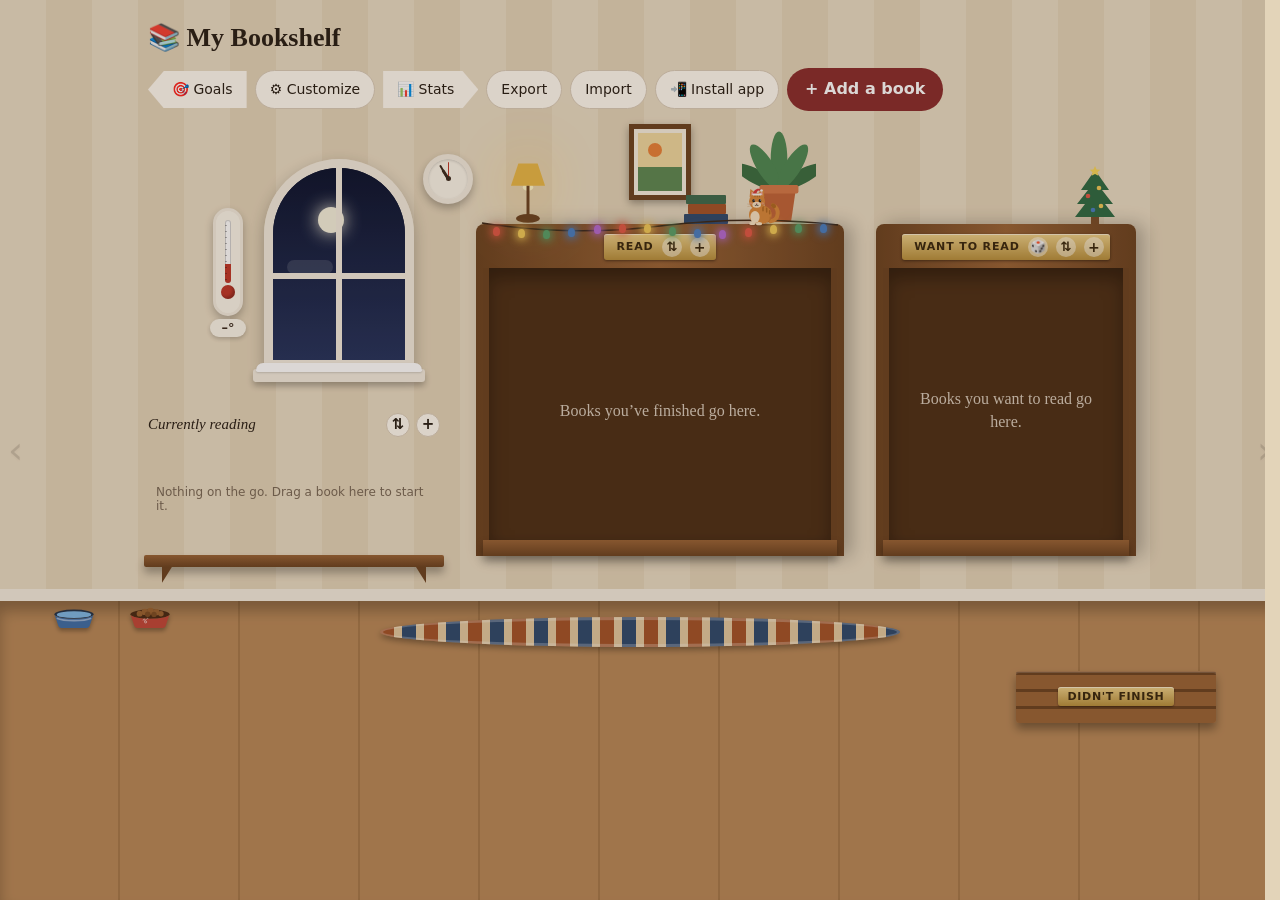
==== index.html @ 7f1359b2 "Pair: recommend a book to your partner, see when you both read the same book, their animal greets yo" ====
<!DOCTYPE html>
<html lang="en"><head><meta charset="utf-8">
<!-- only code from this site and the two pinned library sites can run; books, covers and lookups may still come from anywhere over https -->
<meta http-equiv="Content-Security-Policy" content="default-src 'self'; script-src 'self' https://cdn.jsdelivr.net https://unpkg.com https://accounts.google.com 'unsafe-eval' 'wasm-unsafe-eval'; worker-src 'self' blob: https://cdn.jsdelivr.net; style-src 'self' 'unsafe-inline' https://accounts.google.com; font-src 'self' data: https://cdn.jsdelivr.net; img-src 'self' data: blob: https:; media-src 'self' data: blob: https:; connect-src 'self' data: blob: https:; frame-src 'self' blob: data: https:; object-src 'none'; base-uri 'self'; form-action 'self'; manifest-src 'self'">
<meta name="viewport" content="width=device-width, initial-scale=1, viewport-fit=cover">
<meta name="theme-color" content="#6d4523">
<meta name="apple-mobile-web-app-capable" content="yes"><meta name="mobile-web-app-capable" content="yes">
<meta name="apple-mobile-web-app-title" content="Bookshelf"><meta name="apple-mobile-web-app-status-bar-style" content="default">
<link rel="manifest" href="manifest.webmanifest"><link rel="icon" href="icon-192.png"><link rel="apple-touch-icon" href="icon-180.png">
<title>My Bookshelf</title>
<link rel="stylesheet" href="css/style.css"></head>
<body>
<div id="roomv">
<header><div><h1>📚 <span data-i18n>My Bookshelf</span></h1><div class="sub" id="count"></div></div>
<div class="tools"><button id="goalsbtn" class="arrbtn" data-i18n>🎯 Goals</button><button id="set" data-i18n>⚙ Customize</button><button id="statsbtn" class="arrbtn" data-i18n>📊 Stats</button><button id="exp" data-i18n>Export</button><button id="imp" data-i18n>Import</button><input type="file" id="impf" accept=".json,.csv,.zip,text/csv,application/json,application/zip" hidden><button id="installbtn" hidden data-i18n>📲 Install app</button><button class="add" id="addBtn" data-i18n>+ Add a book</button></div></header>
<div class="banner" id="iosbanner" hidden><span data-i18n>On iPhone, Safari erases saved books after 7 days without a visit. Install the app on your home screen to keep them.</span><button type="button" class="fbtn pri2" id="iosinst" data-i18n>📲 Install</button><button type="button" class="fbtn" id="ioslater" data-i18n>Later</button></div>
<div class="banner" id="bkbanner" hidden><span id="bkmsg"></span><button type="button" class="fbtn pri2" id="bknow" data-i18n>Back up now</button><button type="button" class="fbtn" id="bklater" data-i18n>Later</button></div>
<div class="banner" id="wrbanner" hidden><span id="wrmsg"></span><button type="button" class="fbtn pri2" id="wropen" data-i18n>Open it</button><button type="button" class="fbtn" id="wrlater" data-i18n>Later</button></div>
<div class="finder" id="finder"><input id="q" type="search" placeholder="Search title, author or tag" aria-label="Search your books" data-i18n-ph data-i18n-aria autocomplete="off"><button type="button" class="fbtn tagf" id="tagfbtn">🏷 Tags</button><div class="tagbar" id="tagbar"></div><span id="matchinfo" aria-live="polite"></span></div>
<div class="scene">
 <div class="leftcol">
 <div class="window" id="win"><div class="sky"><i class="stars"></i><i class="orb"></i><i class="cloud"></i><i class="cloud c2"></i><i class="wx"></i></div><i class="sill"></i><div class="wclock" id="wclock" role="img" aria-label="Clock"><i class="hh"></i><i class="mh"></i><i class="sh"></i></div><div class="therm" id="therm" role="button" tabindex="0" aria-label="Temperature"><i class="tube"></i><i class="bulb"></i><b id="thermv">–°</b></div><div class="catw" id="catw" data-spot="sill"><svg class="cat" viewBox="0 0 60 56" role="img" aria-label="Cat (click me)"><path class="tail ct" d="M44 50c14-2 14-20 4-24" fill="none" stroke-width="6" stroke-linecap="round"/><g class="body"><ellipse class="c" cx="28" cy="40" rx="18" ry="15"/><path class="st" d="M22 28v8M29 28v8M36 30v7" fill="none" stroke-width="2.5" stroke-linecap="round"/></g><circle class="c" cx="24" cy="20" r="12"/><path class="c" d="M13 14l2-12 9 7z"/><path class="c ear2" d="M35 14l-2-12-9 7z"/><circle class="eye" cx="20" cy="19" r="1.8"/><circle class="eye" cx="28" cy="19" r="1.8"/><path class="nose" d="M22 24l2 2 2-2" fill="none" stroke-width="1.2"/></svg></div></div>
  <section class="wallshelf" aria-label="Currently reading" data-i18n-aria><div class="wlabel"><span data-i18n>Currently reading</span><span class="wbtns"><button type="button" class="plus arr" data-arr="reading" aria-label="Arrange this shelf" data-i18n-aria>⇅</button><button type="button" class="plus" data-add="reading" aria-label="Add a book you're reading" data-i18n-aria>+</button></span></div><div id="reading"></div></section>
 </div>
 <div class="case">
  <div class="frame"><i></i></div>
  <div class="lights" id="lights" aria-hidden="true" hidden></div>
  <svg class="stack" viewBox="0 0 50 36" aria-hidden="true"><rect x="2" y="24" width="44" height="10" rx="1" fill="#2f4b6e"/><rect x="6" y="14" width="38" height="10" rx="1" fill="#a4552b"/><rect x="4" y="5" width="40" height="9" rx="1" fill="#3f6b4f"/></svg>
  <svg class="lamp" id="lamp" viewBox="0 0 70 90" role="button" tabindex="0" aria-pressed="true" aria-label="Lamp"><ellipse class="bulb" cx="35" cy="38" rx="7" ry="5" fill="#fff6c8"/><path class="shade" d="M22 6h26l10 30H12z" fill="#e9b949"/><rect x="33" y="36" width="4" height="40" fill="#6d4523"/><ellipse cx="35" cy="80" rx="16" ry="6" fill="#6d4523"/></svg>
  <svg class="plant" id="plant" viewBox="0 0 80 110" aria-hidden="true"><g fill="#3b6f43"><ellipse cx="40" cy="42" rx="8" ry="26" transform="rotate(-62 40 70)"/><ellipse cx="40" cy="42" rx="8" ry="26" transform="rotate(62 40 70)"/></g><g fill="#4f8a55"><ellipse cx="40" cy="38" rx="9" ry="30"/><ellipse cx="40" cy="42" rx="9" ry="28" transform="rotate(-32 40 70)"/><ellipse cx="40" cy="42" rx="9" ry="28" transform="rotate(32 40 70)"/></g><path d="M22 72h36l-5 34H27z" fill="#c1663a"/><rect x="19" y="66" width="42" height="9" rx="2" fill="#d47a4a"/></svg>
  <div class="plq" data-i18n="Read (shelf)">Read<button type="button" class="plus arr" data-arr="read" aria-label="Arrange this shelf" data-i18n-aria>⇅</button><button type="button" class="plus" data-add="read" aria-label="Add a book you've read" data-i18n-aria>+</button></div>
  <main id="shelf"></main>
 </div>
 <div class="case small" id="wantcase"><div class="seasonal" id="seasonal" aria-hidden="true"></div>
  <div class="plq" data-i18n="Want to read (shelf)">Want to read<button type="button" class="plus arr" id="pickbtn" aria-label="Pick my next book" data-i18n-aria title="">🎲</button><button type="button" class="plus arr" data-arr="want" aria-label="Arrange this shelf" data-i18n-aria>⇅</button><button type="button" class="plus" data-add="want" aria-label="Add a book you want to read" data-i18n-aria>+</button></div>
  <div id="want"></div>
 </div>
</div>
<div class="floor"><div class="bowls" id="bowls"><button type="button" class="bowl" id="waterbowl" aria-label="Food and water bowls" data-i18n-aria><svg viewBox="0 0 40 20"><ellipse cx="20" cy="8" rx="17" ry="4" fill="#23344a"/><ellipse class="wat" cx="20" cy="8.4" rx="15" ry="3" fill="#7fb8e6"/><path d="M3 8a17 4 0 0 0 34 0l-3.4 10.2a3 3 0 0 1-2.8 1.8H9.2a3 3 0 0 1-2.8-1.8z" fill="#3f6fa8"/><path d="M5 11.5a17 4 0 0 0 30 0" stroke="#fff" stroke-opacity=".45" stroke-width="1.4" fill="none"/></svg></button><button type="button" class="bowl" id="foodbowl" aria-label="Food bowl" data-i18n-aria><svg viewBox="0 0 40 20"><ellipse cx="20" cy="8" rx="17" ry="4" fill="#4a2c16"/><g class="fill" fill="#9a6433"><circle cx="11" cy="7.5" r="2.6"/><circle cx="15.5" cy="6" r="2.8"/><circle cx="20.5" cy="5.4" r="3"/><circle cx="25.5" cy="6.2" r="2.8"/><circle cx="29.5" cy="7.6" r="2.4"/><circle cx="18" cy="8" r="2.4" fill="#7d4f26"/><circle cx="23.5" cy="8.2" r="2.3" fill="#7d4f26"/></g><path d="M3 8a17 4 0 0 0 34 0l-3.4 10.2a3 3 0 0 1-2.8 1.8H9.2a3 3 0 0 1-2.8-1.8z" fill="#c2493a"/><path d="M14 13.5c0-1 .8-1.6 1.4-1.2s.4 1.6-.3 1.8M17 12.7c.2-1 1-1.3 1.5-.8M16.2 15.6c-1.3 0-1.4-1.6 0-1.8 1.3.2 1.3 1.8 0 1.8z" stroke="#fff" stroke-opacity=".6" stroke-width=".8" fill="none"/></svg></button></div><div class="crate" id="dnfcase"><div id="dnfbox"></div><div class="crfront"><span class="crlab" id="crlab"></span></div></div><div class="rug"></div><button type="button" class="gift" id="gift" hidden><svg viewBox="0 0 64 64" aria-hidden="true"><rect x="9" y="28" width="46" height="32" rx="2" fill="#b3322f"/><rect x="28" y="28" width="8" height="32" fill="#f0c95a"/><g class="lid"><rect x="5" y="19" width="54" height="12" rx="2" fill="#8f2522"/><rect x="28" y="19" width="8" height="12" fill="#f0c95a"/><ellipse cx="25" cy="15" rx="8" ry="5" fill="#f0c95a" transform="rotate(-20 25 15)"/><ellipse cx="39" cy="15" rx="8" ry="5" fill="#f0c95a" transform="rotate(20 39 15)"/><circle cx="32" cy="17" r="3.5" fill="#e0b240"/></g><path class="spark" d="M54 6l1.6 3.6L59 11l-3.4 1.4L54 16l-1.6-3.6L49 11l3.4-1.4z" fill="#fff6c8"/><path class="spark" d="M8 10l1.2 2.6L12 14l-2.8 1.2L8 18l-1.2-2.8L4 14l2.8-1.4z" fill="#fff6c8" style="animation-delay:.8s"/></svg></button></div>
<div class="leaves" id="leaves" aria-hidden="true"></div>
</div>
<div class="hexback" aria-hidden="true"></div><div class="hexwall" id="hexw1" aria-hidden="true"><i class="molding"></i></div><div class="hexwall" id="hexw2" aria-hidden="true"><i class="molding"></i></div>
<section id="statsv" class="statsv" hidden tabindex="-1" aria-labelledby="sttitle"><div class="leaves" aria-hidden="true"></div>
 <div class="stwrap">
  <header class="sthead"><button type="button" class="fbtn backbtn" id="backroom">‹ 🏠 <span data-i18n>Back to the room</span></button><h1 id="sttitle" data-i18n>Reading stats</h1><button type="button" class="fbtn pri2" id="yrbtn"></button><select id="styear" aria-label="Year" data-i18n-aria></select></header>
  <div id="stbody" class="stwrap" style="padding:0;width:100%"></div>
 </div>
 <div class="wallfloor" aria-hidden="true"></div>
</section>
<section id="pgoalsv" class="statsv pwall" hidden tabindex="-1" aria-label="Partner goals"></section><section id="proomv" class="statsv pwall" hidden tabindex="-1" aria-label="Partner shelves"></section><section id="pstatsv" class="statsv pwall" hidden tabindex="-1" aria-label="Partner stats"></section>
<section id="goalsv" class="statsv" hidden tabindex="-1" aria-labelledby="gltitle"><div class="leaves" aria-hidden="true"></div>
 <div class="stwrap">
  <header class="sthead"><h1 id="gltitle" data-i18n>Goals &amp; quotes</h1><button type="button" class="fbtn backbtn" id="backroom2"><span data-i18n>Back to the room</span> 🏠 ›</button></header>
  <div id="glbody" class="stwrap" style="padding:0;width:100%"></div>
 </div>
 <div class="wallfloor" aria-hidden="true"><div class="rug"></div></div>
</section>
<button type="button" class="edgetab left" id="edgetabL" aria-label="Goals &amp; quotes" data-i18n-aria><span>‹</span></button>
<button type="button" class="edgetab" id="edgetab" aria-label="Reading stats" data-i18n-aria><span>›</span></button>
<div class="ov" id="ov"><div class="sheet" role="dialog" aria-modal="true" aria-labelledby="fT">
 <div><div class="stage" id="stage"><div class="book" id="book">
  <div class="f front" id="front"><b id="fT"></b><div><i id="fA"></i><small id="fS" class="fs"></small><small id="fG" class="fg"></small><div id="fR"></div></div></div>
  <div class="f back" id="bk"></div><div class="sp" id="sp"></div><div class="pg"></div></div></div>
 <div class="hint" data-i18n>Click the book to flip it</div><div class="genreline" id="genreline"></div></div>
 <div class="bview" id="bview" hidden></div>
 <form id="form" autocomplete="off">
  <button type="button" class="serbtn" id="seradd" data-i18n>📚 Add a whole series at once</button>
  <div class="seg" id="seg" role="radiogroup" aria-label="Status" data-i18n-aria><button type="button" data-s="want" role="radio" data-i18n>Want to read</button><button type="button" data-s="reading" role="radio" data-i18n>Reading</button><button type="button" data-s="read" role="radio" data-i18n>Read</button><button type="button" data-s="dnf" role="radio" data-i18n>Didn't finish</button></div>
  <label for="isbn" data-i18n>ISBN (scan the barcode on the back, or type it)</label>
  <div class="isbnrow"><input id="isbn" inputmode="numeric" maxlength="17" placeholder="e.g. 9780140328721" data-i18n-ph><button type="button" id="isbngo" data-i18n>Look up</button><button type="button" class="scanb" id="scanbtn" data-i18n>📷 Scan</button></div>
  <div class="isbnrow" style="margin:8px 0 10px"><button type="button" class="scanb" id="coverbtn" style="flex:1;padding:11px 12px" data-i18n>📖 Scan the cover instead</button><input type="file" id="coverin" accept="image/*" capture="environment" hidden></div>
  <label data-i18n>Title (start typing to search the internet)<input id="title" required maxlength="100"></label>
  <div id="res"></div><div id="st"></div><div class="rbrow"><button type="button" class="rbgo" id="rbgo" data-i18n>Find on Renaud-Bray ↗</button><button type="button" class="rbgo" id="llgo" data-i18n>Find on Les libraires ↗</button></div><p class="credit" data-i18n>Book details: Open Library, Google Books, BnF, DNB, Wikidata and Internet Archive</p>
  <label data-i18n>Author<input id="author" maxlength="80"></label>
  <div class="three" id="seriesL"><label data-i18n>Series<input id="series" maxlength="60" placeholder="e.g. Harry Potter" data-i18n-ph list="serieslist" autocomplete="off"></label><label data-i18n>Number in series<input id="seriesNo" type="number" min="0" step="0.5" inputmode="decimal"></label><label data-i18n>Books in series<input id="seriesOf" type="number" min="1" inputmode="numeric"></label></div>
  <datalist id="serieslist"></datalist><div class="snote" id="snote"></div>
  <label data-i18n>Website<input id="site" type="url" inputmode="url" maxlength="300" placeholder="https://" autocomplete="off"></label><div class="snote" id="sitego"></div>
  <label data-i18n>Format<select id="format"><option value="" data-i18n>Not specified</option><option value="hardcover" data-i18n>Hardcover</option><option value="paperback" data-i18n>Paperback</option><option value="pocket" data-i18n>Pocket edition</option><option value="ebook" data-i18n>Ebook</option><option value="audio" data-i18n>Audiobook</option><option value="other" data-i18n>Other</option></select></label>
  <div class="lb" id="ratingL"><span data-i18n>Rating <span id="rv"></span></span><div class="stars" id="stars" tabindex="0" role="slider" aria-label="Rating out of 5 stars" data-i18n-aria aria-valuemin="0" aria-valuemax="5"><span class="s0">★★★★★</span><span class="s1" id="starfill">★★★★★</span></div></div>
  <div class="two" id="progL"><label data-i18n>Page I'm on<input id="page" type="number" min="0" inputmode="numeric"></label><label data-i18n>Total pages<input id="pages" type="number" min="1" inputmode="numeric"></label></div>
  <label class="chk" id="pastL"><input type="checkbox" id="pastread"><span data-i18n>I read it a while ago (no dates)</span></label>
  <div class="two" id="datesL"><label id="startL" data-i18n>Date started<input id="started" type="date"></label><label id="finL" data-i18n>Date finished<input id="finished" type="date"></label></div>
  <div class="reread" id="rereadL" hidden><div id="pastreads"></div><div class="rowbtns"><button type="button" class="qbtn" id="rereadbtn"></button></div></div>
  <div class="two" id="wishL" hidden><label data-i18n>Recommended by<input id="recBy" maxlength="40"></label><label data-i18n>Price<input id="price" maxlength="20"></label></div>
  <p id="recline" class="recline" hidden></p>
  <div class="two" id="lendL"><label data-i18n>Lent to<input id="lentTo" maxlength="40" placeholder="Name" data-i18n-ph></label><label data-i18n>Lent on<input id="lentOn" type="date"></label></div>
  <div class="two" id="borL"><label data-i18n>Borrowed from<input id="borFrom" maxlength="40" placeholder="Library or person" data-i18n-ph></label><label data-i18n>Due back<input id="borDue" type="date"></label></div>
  <div class="rowbtns"><button type="button" class="qbtn" id="returnedbtn" hidden></button><button type="button" class="qbtn" id="startread" hidden></button></div>
  <div class="lb" id="ebookL" hidden><span data-i18n>E-book</span><div class="rowbtns" id="ebrow"></div><div id="ebres" aria-live="polite"></div><p class="wxlab" id="ebnote"></p><div class="rowbtns" id="abrow"></div><p class="wxlab" id="abnote"></p><input type="file" id="abin" accept="audio/*,.mp3,.m4a,.m4b,.aac,.ogg,.opus,.wav,.flac" multiple hidden><input type="file" id="ebin" accept=".epub,.pdf,application/epub+zip,application/pdf" hidden></div>
  <div class="lb" id="shL"><span data-i18n>My shelves</span><div class="shchips" id="shchips"></div></div>
  <div class="lb" id="tagsL"><span data-i18n>Tags</span><button type="button" class="tagpick" id="tagbtn"></button><div class="gsugg" id="gsugg"></div></div>
  <label data-i18n>My thoughts<textarea id="note" maxlength="2000"></textarea></label>
  <div class="lb" id="jrL"><span data-i18n>Reading journal</span><div id="jrlist"></div><div class="rowbtns"><button type="button" class="qbtn" id="jradd" data-i18n>＋ Add an entry</button></div></div>
  <div class="rowbtns"><button type="button" class="qbtn" id="qadd" hidden></button><button type="button" class="qbtn" id="sharebk" hidden data-i18n>🖼 Share this book</button></div>
  <label data-i18n>Book blurb (shown on the back if there's no back image)<textarea id="blurb" maxlength="2500"></textarea></label>
  <div class="slots" id="slots"></div>
  <label data-i18n>Spine colour (used if no spine image)<input id="color" type="color" value="#8b2e2e"></label>
  <div class="btns"><button class="pri" type="button" id="savebtn" data-i18n>Save</button><button type="button" id="close" data-i18n>Close</button><button type="button" class="del" id="del" data-i18n>Delete</button></div>
 </form></div></div>
<div class="ov" id="lov"><div class="pnl" role="dialog" aria-modal="true" aria-labelledby="czh"><h2 id="czh" data-i18n>Customize your room</h2><div class="pgrid" id="pgrid"></div>
<p id="safe" style="font-size:12px;color:var(--muted);margin:14px 0 0"></p>
<div class="btns"><button type="button" id="aboutbtn" data-i18n>ℹ About & privacy</button><button type="button" id="shelfpic" data-i18n>🖼 Picture of my shelf</button><button type="button" id="mvcat">🐱 Move the cat</button><button type="button" id="rst" data-i18n>Reset</button><button type="button" class="pri" id="lclose" data-i18n>Done</button></div></div></div>
<div class="ov" id="scan"><div class="scanbox" role="dialog" aria-modal="true" aria-label="Scan a barcode" data-i18n-aria>
 <div class="cam" id="cam"><video id="vid" playsinline muted></video><div class="guide"></div></div>
 <div id="scanmsg" data-i18n>Point the camera at the barcode on the back of the book.</div>
 <label class="multi"><input type="checkbox" id="multiscan"><span data-i18n>Add several books in a row</span></label><select id="multishelf" hidden aria-label="Status" data-i18n-aria></select>
 <div class="scanbtns"><button type="button" id="photobtn" data-i18n>Take a photo instead</button><button type="button" id="scanx" data-i18n>Cancel</button></div>
 <input type="file" id="photoin" accept="image/*" capture="environment" hidden>
</div></div>
<div class="ov" id="serov"><div class="pnl serpnl" role="dialog" aria-modal="true" aria-labelledby="sertitle"><h2 id="sertitle" data-i18n>Add a whole series</h2>
 <div class="seg" id="serseg" role="radiogroup" aria-label="Shelf" data-i18n-aria><button type="button" data-s="want" role="radio" data-i18n>Want to read</button><button type="button" data-s="read" role="radio" data-i18n>Read</button><button type="button" data-s="dnf" role="radio" data-i18n>Didn't finish</button></div>
 <label data-i18n>Series<input id="sername" maxlength="60" placeholder="e.g. Harry Potter" data-i18n-ph list="serieslist" autocomplete="off" enterkeyhint="search"></label>
 <label data-i18n>Author (optional)<input id="serauthor" maxlength="80" autocomplete="off"></label>
 <button type="button" class="fbtn pri2" id="sergo" data-i18n>🔍 Find the books</button>
 <p class="sermsg" id="sermsg"></p>
 <div class="serres" id="serres"></div>
 <label data-i18n>Or type the titles, one per line, in order<textarea id="sertitles" rows="4"></textarea></label>
 <div class="btns"><button type="button" class="pri" id="serok" data-i18n>Add the books</button><button type="button" id="serx" data-i18n>Cancel</button></div>
</div></div>
<div class="ov" id="cropov"><div class="pnl croppnl" role="dialog" aria-modal="true" aria-labelledby="croptitle"><h2 id="croptitle"></h2>
 <p class="crophint" id="crophint"></p>
 <div class="cropwrap"><div class="cropstage" id="cropstage"><canvas id="cropcv"></canvas><div class="cropbox" id="cropbox"><i data-h="n"></i><i data-h="s"></i><i data-h="w"></i><i data-h="e"></i><i data-h="nw"></i><i data-h="ne"></i><i data-h="sw"></i><i data-h="se"></i></div></div></div>
 <div class="croptools"><button type="button" id="croprot" data-i18n>↺ Rotate</button><button type="button" id="cropauto" data-i18n>✨ Find the book</button><button type="button" id="cropfull" data-i18n>Whole photo</button></div>
 <div class="btns"><button type="button" class="pri" id="cropok" data-i18n>Use this</button><button type="button" id="cropx" data-i18n>Cancel</button></div>
</div></div>
<div class="ov" id="tagov"><div class="pnl tagpnl" role="dialog" aria-modal="true" aria-labelledby="tagtitle"><h2 id="tagtitle"></h2>
 <input id="tagq" type="search" autocomplete="off" maxlength="24" enterkeyhint="done">
 <p class="taghint" id="taghint"></p>
 <div class="taglist" id="taglist"></div>
 <div class="btns"><button type="button" id="tpedit"></button><button type="button" class="pri" id="tagdone" data-i18n>Done</button></div>
</div></div>
<div class="ov" id="qov"><div class="pnl" role="dialog" aria-modal="true" aria-labelledby="qtitle"><h2 id="qtitle"></h2>
 <label data-i18n>Book<select id="qbook"></select></label>
 <label data-i18n>Quote<textarea id="qtext" maxlength="1500"></textarea></label>
 <label data-i18n>Page<input id="qpage" type="number" min="1" inputmode="numeric"></label>
 <div class="btns"><button type="button" class="pri" id="qsave" data-i18n>Save</button><button type="button" id="qcancel" data-i18n>Cancel</button><button type="button" class="del" id="qdel" data-i18n>Delete</button></div>
</div></div>
<div class="ov" id="arrov"><div class="pnl" role="dialog" aria-modal="true" aria-labelledby="arrtitle"><h2 id="arrtitle" data-i18n>Arrange this shelf</h2><div class="arrlist" id="arrlist"></div><div class="btns"><button type="button" id="arrx" data-i18n>Cancel</button></div></div></div>
<div class="ov" id="askov"><div class="pnl" role="alertdialog" aria-modal="true" aria-describedby="askmsg"><p id="askmsg"></p><input id="askin" type="number" min="0" inputmode="numeric" hidden><div class="btns"><button type="button" class="pri" id="askok"></button><button type="button" id="askno"></button></div></div></div>
<div id="nightshade" aria-hidden="true"></div>
<div class="ov" id="tourov"><div class="pnl tour" role="dialog" aria-modal="true" aria-labelledby="tourh"><div class="tico" id="tourico" aria-hidden="true"></div><h2 id="tourh"></h2><p id="tourp"></p><div class="tdots" id="tourdots" aria-hidden="true"></div><div class="btns"><button type="button" id="tourskip"></button><button type="button" class="pri" id="tournext"></button></div></div></div>
<div class="ov" id="newsov"><div class="pnl" role="dialog" aria-modal="true" aria-labelledby="newsh"><h2 id="newsh"></h2><ul id="newslist" class="newslist"></ul><div class="btns"><button type="button" id="newsx" data-i18n>Got it</button></div></div></div>
<div class="ov" id="frov"><div class="pnl" role="dialog" aria-modal="true" aria-labelledby="frh"><h2 id="frh"></h2><div id="frlist"></div><div class="btns"><button type="button" id="frx" data-i18n>Close</button></div></div></div>
<div class="ov" id="safeov"><div class="pnl" role="dialog" aria-modal="true" aria-labelledby="safeh"><h2 id="safeh" data-i18n>Daily safety copies</h2><p class="wxlab" data-i18n>The app keeps a copy of your library for each of the last 7 days you opened it. They stay on this phone, so still save a backup file now and then.</p><div id="safelist"></div><div class="btns"><button type="button" id="safex" data-i18n>Close</button></div></div></div>
<div class="ov" id="ebov"><div class="pnl" role="dialog" aria-modal="true" aria-labelledby="ebovh"><h2 id="ebovh" data-i18n>E-book files</h2><p class="wxlab" id="ebovsum"></p><div id="eblist"></div><div class="btns"><button type="button" id="ebbk" data-i18n>💾 Backup with e-books</button><button type="button" id="ebovx" data-i18n>Close</button></div></div></div>
<div class="ov" id="shov"><div class="pnl" role="dialog" aria-modal="true" aria-labelledby="shovh"><h2 id="shovh" data-i18n>My shelves</h2><ul id="shlist"></ul><div class="btns"><button type="button" id="shnew" data-i18n>＋ New shelf</button><button type="button" class="pri" id="shovx" data-i18n>Done</button></div></div></div>
<input type="file" id="kcin" accept=".txt,text/plain" hidden>
<div class="ov" id="aboutov"><div class="pnl" role="dialog" aria-modal="true" aria-labelledby="abouttitle"><h2 id="abouttitle" data-i18n>About My Bookshelf</h2>
<p class="lede" data-i18n>Your books stay on this device. No accounts, no ads, no tracking.</p>
<div class="links"><a href="privacy.html" id="privlink" data-i18n>Privacy policy</a><a href="terms.html" id="termslink" data-i18n>Terms of use</a></div>
<h3 data-i18n>Credits</h3><ul><li data-i18n>Book details: Open Library and Google Books</li><li><a href="https://open-meteo.com/" target="_blank" rel="noopener" data-i18n>Weather data by Open-Meteo.com (CC BY 4.0)</a></li><li data-i18n>Barcode reading: ZXing (Apache 2.0)</li><li data-i18n>Cover text reading: Tesseract.js (Apache 2.0)</li><li data-i18n>Not affiliated with Google, Open Library, Goodreads or The StoryGraph.</li></ul>
<div class="ver" id="aboutver"></div><div class="btns"><button type="button" id="tourbtn" data-i18n>Show the welcome tour</button><button type="button" id="aboutx" data-i18n>Close</button></div></div></div>
<div class="ov" id="fbov"><div class="pnl" role="dialog" aria-modal="true" aria-labelledby="fbtitle"><h2 id="fbtitle" data-i18n>Feedback & support</h2>
<p class="lede" data-i18n>Found a bug or have an idea? Tell me — I read everything.</p>
<div class="fbkind" id="fbkind" role="radiogroup"><button type="button" data-k="Bug" aria-pressed="true" data-i18n>🐞 Bug</button><button type="button" data-k="Idea" aria-pressed="false" data-i18n>💡 Idea</button><button type="button" data-k="Other" aria-pressed="false" data-i18n>💬 Other</button></div>
<textarea id="fbtext" rows="5" maxlength="1500"></textarea>
<p class="fbnote" data-i18n>This opens your email app with the message ready. Nothing is sent until you press send there.</p>
<div class="btns"><button type="button" class="pri" id="fbsend" data-i18n>Send by email</button><button type="button" id="fbcopy" data-i18n>Copy the address</button></div>
<div id="fbsup" hidden><h3 data-i18n>Support the app</h3><p class="fbnote" data-i18n>My Bookshelf is free and has no ads. If you enjoy it, you can support its development.</p><a id="fbpat" class="fbpat" target="_blank" rel="noopener" data-i18n>❤ Support on Patreon</a></div>
<div class="btns"><button type="button" id="fbx" data-i18n>Close</button></div></div></div>
<div class="ov" id="recov"><div class="pnl" role="dialog" aria-modal="true" aria-labelledby="rectitle"><h2 id="rectitle"></h2>
<p id="recbook" class="recbook"></p><p id="recauthor" class="recauthor"></p><p id="recstars" class="recstars"></p><p id="recnote" class="recnote"></p><p id="recquote" class="recquote"></p>
<p id="rechave" class="fbnote" hidden data-i18n>This book is already on your shelves.</p>
<p id="recios" class="fbnote" hidden data-i18n>Have the app on your home screen? Copy this, then open it there in Customize → More.</p>
<div class="btns"><button type="button" class="pri" id="reccopy" hidden data-i18n>📋 Copy for my app</button><button type="button" class="pri" id="recadd"></button><button type="button" id="recx" data-i18n>Close</button></div></div></div>
<div class="ov" id="instov"><div class="pnl" role="dialog" aria-modal="true" aria-labelledby="insttitle"><h2 id="insttitle" data-i18n>Install My Bookshelf</h2>
<p id="instfor" class="fbnote"></p><ol id="inststeps" class="inststeps"></ol><p id="instnote" class="fbnote"></p>
<div class="btns"><button type="button" class="pri" id="instx" data-i18n>Got it</button></div></div></div>
<div class="ov" id="yrov"><div class="yrbox" role="dialog" aria-modal="true" aria-label="Your year in books" data-i18n-aria><img id="yrimg" alt=""><div class="yrbtns"><button type="button" class="pri2" id="yrshare" data-i18n>Share</button><button type="button" id="yrsave" data-i18n>Save image</button><button type="button" id="yrlink" hidden data-i18n>🔗 Share a link</button><button type="button" id="yrclose" data-i18n>Close</button></div></div></div>
<div class="ov" id="genov"><div class="pnl" role="dialog" aria-modal="true" aria-labelledby="gentitle"><h2 id="gentitle" data-i18n>Choose genres</h2><div class="taglist" id="genlist"></div><div class="btns"><button type="button" class="pri" id="gendone" data-i18n>Done</button></div></div></div>
<div class="rpill" id="rpill" hidden role="status"><span id="rptitle"></span><b id="rptime">0:00</b><button type="button" id="rpamb"></button><button type="button" id="rpstop" data-i18n>Stop</button></div>
<div id="toast"></div>
<script src="i18n.js"></script>
<!-- the app, in the order it runs (each file uses what the files before it set up) -->
<script src="js/01-core.js"></script>
<script src="js/02-cover-scan-and-pet-placement.js"></script>
<script src="js/03-animal.js"></script>
<script src="js/04-book-lookup-and-details.js"></script>
<script src="js/05-walls-stats-goals-hexagon.js"></script>
<script src="js/06-backup-sharing-pairing.js"></script>
<script src="js/07-import-and-room.js"></script>
<script src="js/08-reading-timer-and-series.js"></script>
<script src="js/09-small-features.js"></script>
<script src="js/10-ebook-reader.js"></script>
<script src="js/11-shelves-journal-rewards.js"></script>
<script src="js/12-secrets-and-news.js"></script>
<script src="js/13-customize.js"></script>
<script src="js/14-install.js"></script>
<script src="js/15-book-view.js"></script>
<script src="js/16-animal-life.js"></script>
<script src="js/17-calm.js"></script>
<script src="js/18-animal-moves.js"></script>
<script src="js/19-speed-quotes-tricks.js"></script>
<script src="js/20-edition-covers.js"></script>
<script src="js/21-book-extras.js"></script>
<script src="js/22-live-cover-scan.js"></script>
<script src="js/23-safety.js"></script>
<script src="js/24-partner-extras.js"></script>
</body></html>
---- css/style.css ----
:root {
  --wall: #e9dcc4;
  --wall2: #e3d4b9;
  --fl1: #b98a5a;
  --fl2: #a67a4c;
  --base: #f3ecdf;
  --sky1: #8fc7ee;
  --sky2: #e8f5ff;
  --orb: #fff3b0;
  --cloud: rgba(255, 255, 255, 0.8);
  --bg: #f1e8da;
  --ink: #2a2118;
  --muted: #7a6a58;
  --wood: #9a6538;
  --wood2: #6d4523;
  --card: #fffaf1;
  --line: #d9ccb8;
  --acc: #8b2e2e;
}
@media (prefers-color-scheme: dark) {
  :root {
    --wall: #2b231c;
    --wall2: #271f19;
    --fl1: #4a3421;
    --fl2: #3f2c1b;
    --base: #5a4a3a;
    --sky1: #111a33;
    --sky2: #2d3c6b;
    --orb: #f4f1de;
    --cloud: rgba(255, 255, 255, 0.12);
    --bg: #1a1511;
    --ink: #f0e6d6;
    --muted: #a8977f;
    --wood: #7a4f2b;
    --wood2: #4e3019;
    --card: #261f18;
    --line: #3d3226;
    --acc: #d9746b;
  }
}
* {
  box-sizing: border-box;
}
/* phones: no scroll bar sliding up and down the side, and no white strip when you pull past the top or bottom */
html {
  background: var(--wall);
}
@media (pointer: coarse) {
  html {
    scrollbar-gutter: auto !important;
    overscroll-behavior-y: none;
  }
  html,
  body,
  #roomv,
  .statsv,
  .sheet,
  .pnl,
  .taglist {
    scrollbar-width: none;
  }
  html::-webkit-scrollbar,
  body::-webkit-scrollbar,
  #roomv::-webkit-scrollbar,
  .statsv::-webkit-scrollbar,
  .sheet::-webkit-scrollbar,
  .pnl::-webkit-scrollbar,
  .taglist::-webkit-scrollbar {
    display: none;
    width: 0;
    height: 0;
  }
}
body {
  margin: 0;
  background: var(--wallbg, repeating-linear-gradient(90deg, var(--wall) 0 46px, var(--wall2) 46px 92px));
  color: var(--ink);
  font:
    16px/1.4 Georgia,
    serif;
  min-height: 100vh;
  display: flex;
  flex-direction: column;
}
header {
  display: flex;
  align-items: center;
  justify-content: space-between;
  gap: 12px;
  padding: calc(20px + env(safe-area-inset-top, 0px)) 18px 8px;
  max-width: 860px;
  width: 100%;
  max-width: 1020px;
  margin: 0 auto;
  flex-wrap: wrap;
  color: var(--hd, var(--ink));
}
h1 {
  margin: 0;
  font-size: 26px;
}
.sub {
  color: var(--hdm, var(--muted));
  font-size: 14px;
}
button {
  font: inherit;
  cursor: pointer;
}
.tools {
  display: flex;
  gap: 8px;
  align-items: center;
  flex-wrap: wrap;
  font-family: system-ui, sans-serif;
}
.tools button {
  border-radius: 999px;
  padding: 9px 14px;
  border: 1px solid var(--line);
  background: var(--card);
  color: var(--ink);
  font-size: 14px;
}
/* Goals and Stats point to the wall on their side of Customize */
.tools .arrbtn {
  border: 0;
  border-radius: 0;
  background: var(--card);
  padding: 9px 14px 9px 24px;
  clip-path: polygon(0 50%, 16px 0, 100% 0, 100% 100%, 16px 100%);
}
.tools #statsbtn {
  padding: 9px 24px 9px 14px;
  clip-path: polygon(0 0, calc(100% - 16px) 0, 100% 50%, calc(100% - 16px) 100%, 0 100%);
}
.tools .add {
  background: var(--acc);
  color: #fff;
  border: 0;
  font-weight: 600;
  font-size: 16px;
  padding: 10px 18px;
}
#shelf {
  width: 100%;
  display: block;
}
.scene {
  display: flex;
  flex-wrap: wrap;
  align-items: flex-start;
  justify-content: center;
  gap: 32px;
  width: 100%;
  max-width: 1020px;
  margin: 0 auto;
  padding: 0 14px;
}
.window {
  position: relative;
  flex: none;
  width: 150px;
  height: 210px;
  margin-top: 0;
  border: 9px solid var(--base);
  display: var(--wind, block);
  border-radius: var(--wr, 75px 75px 3px 3px);
  background: linear-gradient(var(--sky1), var(--sky2));
  box-shadow: 0 6px 16px rgba(0, 0, 0, 0.25);
}
.window:before {
  content: '';
  position: absolute;
  left: 50%;
  top: 0;
  bottom: 0;
  width: 6px;
  margin-left: -3px;
  background: var(--base);
}
.window:after {
  content: '';
  position: absolute;
  left: 0;
  right: 0;
  top: 55%;
  height: 6px;
  background: var(--base);
}
.window .orb {
  position: absolute;
  right: 22px;
  top: 36px;
  width: 26px;
  height: 26px;
  border-radius: 50%;
  background: var(--orb);
  box-shadow: 0 0 18px var(--orb);
}
.window .cloud {
  position: absolute;
  left: 14px;
  top: 92px;
  width: 46px;
  height: 14px;
  border-radius: 14px;
  background: var(--cloud);
}
.window .sill {
  position: absolute;
  left: -20px;
  right: -20px;
  bottom: -22px;
  height: 13px;
  background: var(--base);
  border-radius: 3px;
  box-shadow: 0 4px 6px rgba(0, 0, 0, 0.25);
  z-index: 1;
}
.case {
  position: relative;
  flex: 1 1 auto;
  min-width: 0;
  max-width: 430px;
  margin-top: 105px;
  padding: 10px 7px 0;
  background: linear-gradient(90deg, var(--wood2), var(--wood) 50%, var(--wood2));
  border-radius: 8px 8px 0 0;
  box-shadow: 8px 0 18px rgba(0, 0, 0, 0.25);
}
.plant {
  position: absolute;
  right: 28px;
  bottom: 100%;
  margin-bottom: -2px;
  width: 74px;
}
.lamp {
  position: absolute;
  left: 26px;
  bottom: 100%;
  margin-bottom: -2px;
  width: 52px;
  filter: drop-shadow(0 0 14px rgba(255, 215, 106, 0.55));
}
.floor {
  flex: 1;
  min-height: 70px;
  padding-bottom: env(safe-area-inset-bottom, 0px);
  border-top: 12px solid var(--base);
  position: relative;
  background: var(--floorbg, repeating-linear-gradient(90deg, var(--fl1) 0 118px, var(--fl2) 118px 120px));
  box-shadow: inset 0 10px 14px rgba(0, 0, 0, 0.25);
}
.frame {
  position: absolute;
  left: 50%;
  transform: translateX(-50%);
  bottom: calc(100% + 24px);
  width: 62px;
  height: 76px;
  border: 5px solid var(--wood2);
  background: linear-gradient(#f0d9a0 58%, #5e8a55 58%);
  box-shadow:
    0 3px 8px rgba(0, 0, 0, 0.35),
    inset 0 0 0 4px #f6efe0;
}
.frame i {
  position: absolute;
  left: 14px;
  top: 14px;
  width: 14px;
  height: 14px;
  border-radius: 50%;
  background: #e8833a;
}
.stack {
  position: absolute;
  right: 112px;
  bottom: 100%;
  margin-bottom: -2px;
  width: 50px;
}
.catw {
  position: absolute;
  width: 52px;
  z-index: 2;
  display: var(--catd, block);
}
.cat {
  display: block;
  width: 100%;
  overflow: visible;
}
.rug {
  width: min(70%, 520px);
  height: 30px;
  margin: 16px auto 0;
  border-radius: 50%;
  position: relative;
  display: var(--rugd, block);
  background: var(
    --rugbg,
    repeating-linear-gradient(90deg, #a4552b 0 14px, #e2c9a0 14px 22px, #2f4b6e 22px 36px, #e2c9a0 36px 44px)
  );
  box-shadow:
    0 3px 6px rgba(0, 0, 0, 0.35),
    inset 0 0 0 3px rgba(255, 255, 255, 0.25);
}
.cat {
  cursor: pointer;
  -webkit-tap-highlight-color: transparent;
}
/* the animal's small movements go through these two values instead of animating the shapes directly: the phone then draws the animal as one piece with the room, so parts of it can't go missing */
@property --pr {
  syntax: '<angle>';
  inherits: false;
  initial-value: 0deg;
}
@property --ps {
  syntax: '<number>';
  inherits: false;
  initial-value: 1;
}
.cat * {
  transform-box: fill-box;
}
.cat .tail,
.cat .btail,
.cat .ear2,
.cat .bob {
  transform: rotate(var(--pr, 0deg));
}
.cat .body,
.cat .eye {
  transform: scaleY(var(--ps, 1));
}
.cat .tail {
  transform-origin: 0 100%;
  animation: tail 2.6s ease-in-out infinite;
}
/* a bird's tail tilts a little instead of wagging */
.cat .btail {
  transform-origin: 37px 42px;
  animation: btail 3.2s ease-in-out infinite;
}
@keyframes btail {
  50% {
    --pr: -7deg;
  }
}
.catw.sleeping .cat .btail {
  animation: none;
}
.cat .body {
  transform-origin: 50% 100%;
  animation: breathe 3.4s ease-in-out infinite;
}
.cat .eye {
  transform-origin: 50% 50%;
  animation: blink 5s infinite;
}
.cat .ear2 {
  transform-origin: 50% 100%;
  animation: twitch 7s infinite;
}
.catw {
  translate: var(--px, 0px) 0;
  scale: var(--dir, 1) 1;
  transition: translate var(--walk, 0s) linear;
}
.catw.walking .cat > .pose {
  animation: walkbob 0.32s ease-in-out infinite;
}
.drw {
  transform-box: view-box;
  transform-origin: 0 0;
}
body.paired .hexwall {
  display: none;
}
.pwall {
  padding: calc(env(safe-area-inset-top, 0px) + 18px) 0 40px;
}
.ptitle {
  font:
    700 26px Georgia,
    serif;
  margin: 6px 18px 2px;
  color: var(--ink);
}
.psub {
  margin: 0 18px 10px;
  color: var(--muted);
  font:
    14px system-ui,
    sans-serif;
}
.pshh {
  margin: 16px 18px 6px;
  font:
    600 14px system-ui,
    sans-serif;
  color: var(--muted);
}
.pshelf {
  display: flex;
  flex-wrap: wrap;
  align-items: flex-end;
  gap: 3px;
  margin: 0 12px;
  padding: 8px 10px 0;
  border-bottom: 12px solid var(--wood, #9a6538);
  border-radius: 2px;
  box-shadow: 0 8px 10px -6px rgba(0, 0, 0, 0.35);
  min-height: 40px;
}
.pshelf {
  zoom: 0.62;
}
.pshelf .spine {
  cursor: pointer;
}
.pinner {
  position: relative;
  padding-bottom: 16px;
}
.pwallarea {
  position: relative;
  height: 210px;
  margin-top: 24px;
}
.pwin {
  position: absolute;
  right: 30px;
  bottom: 22px;
  width: 118px;
  height: 150px;
  border: 7px solid #f3ecdf;
  border-radius: var(--pwr);
  background: linear-gradient(var(--sky1, #8fc7ee), var(--sky2, #e8f5ff));
  box-shadow:
    inset 0 0 0 1px rgba(0, 0, 0, 0.08),
    0 2px 6px rgba(0, 0, 0, 0.15);
  overflow: hidden;
}
.pwin::before {
  content: '';
  position: absolute;
  left: 50%;
  top: 0;
  bottom: 0;
  width: 6px;
  margin-left: -3px;
  background: #f3ecdf;
}
.pwin::after {
  content: '';
  position: absolute;
  top: 55%;
  left: 0;
  right: 0;
  height: 6px;
  background: #f3ecdf;
}
.psill {
  position: absolute;
  right: 16px;
  bottom: 12px;
  width: 146px;
  height: 11px;
  border-radius: 3px;
  background: var(--wood, #9a6538);
  box-shadow: 0 5px 7px -3px rgba(0, 0, 0, 0.35);
}
.pplant {
  position: absolute;
  left: 22px;
  bottom: -4px;
  width: 74px;
}
.pplant svg {
  display: block;
  width: 100%;
  height: auto;
}
.pfloor {
  position: relative;
}
.prug {
  position: absolute;
  left: 50%;
  top: 36px;
  width: 62%;
  height: 36px;
  translate: -50% 0;
  border-radius: 50%;
  background: var(
    --rugbg,
    repeating-linear-gradient(90deg, #a4552b 0 7px, #e2c9a0 7px 11px, #2f4b6e 11px 18px, #e2c9a0 18px 22px)
  );
  opacity: 0.95;
}
.updbar {
  position: fixed;
  left: 12px;
  right: 12px;
  bottom: calc(14px + env(safe-area-inset-bottom, 0px));
  z-index: 90;
  display: flex;
  align-items: center;
  gap: 10px;
  padding: 10px 10px 10px 14px;
  border-radius: 14px;
  background: var(--card, #f6efe2);
  color: var(--ink);
  border: 1px solid var(--line, rgba(0, 0, 0, 0.12));
  box-shadow: 0 8px 24px rgba(0, 0, 0, 0.25);
  font:
    14px system-ui,
    sans-serif;
}
.updbar span {
  flex: 1;
}
.updbar button {
  border: 0;
  border-radius: 10px;
  padding: 8px 12px;
  font:
    600 14px system-ui,
    sans-serif;
  background: var(--accent, #8a2c2c);
  color: #fff;
  cursor: pointer;
}
.updbar .updx {
  background: none;
  color: var(--muted);
  padding: 8px;
}
.newslist {
  margin: 6px 0 4px;
  padding: 0;
  list-style: none;
  display: flex;
  flex-direction: column;
  gap: 12px;
}
.newslist li {
  font:
    15px/1.45 system-ui,
    sans-serif;
  color: var(--ink);
}
.ptherm {
  position: absolute;
  left: 22px;
  top: 6px;
  display: flex;
  flex-direction: column;
  align-items: center;
  padding: 6px 10px;
  border-radius: 12px;
  background: var(--card, #f6efe2);
  border: 1px solid var(--line, rgba(0, 0, 0, 0.12));
  box-shadow: 0 2px 6px rgba(0, 0, 0, 0.12);
  color: var(--ink);
}
.ptherm b {
  font:
    700 18px system-ui,
    sans-serif;
}
.ptherm small {
  font:
    12px system-ui,
    sans-serif;
  color: var(--muted);
}
.pbowls {
  position: absolute;
  left: 18px;
  top: 12px;
  display: flex;
  gap: 16px;
  z-index: 2;
}
.pbowl {
  width: 46px;
  height: 23px;
  cursor: pointer;
  filter: drop-shadow(0 3px 2px rgba(0, 0, 0, 0.3));
}
.pbowl svg {
  display: block;
  width: 100%;
  height: 100%;
  overflow: visible;
}
.pfloor {
  height: 90px;
  margin: 28px 0 12px;
  background: var(
    --floorbg,
    repeating-linear-gradient(90deg, var(--fl1, #b98a5a) 0 18px, var(--fl2, #a67a4c) 18px 20px)
  );
  box-shadow: inset 0 10px 14px -8px rgba(0, 0, 0, 0.35);
}
.ppetw {
  display: block !important;
  position: absolute;
  left: 0;
  top: 0;
  width: 52px;
  z-index: 3;
  translate: none;
  scale: var(--dir, 1) 1;
  cursor: pointer;
}
.ppetw .cat {
  width: 100%;
}
.ppet {
  position: relative;
  width: 72px;
}
.ppet .nm {
  position: absolute;
  left: 50%;
  bottom: calc(100% + 4px);
  translate: -50% 0;
  white-space: nowrap;
  padding: 2px 8px;
  border-radius: 9px;
  background: var(--card);
  color: var(--ink);
  border: 1px solid var(--line);
  font:
    600 12px system-ui,
    sans-serif;
}
.pinner > .fbtn {
  display: block;
  margin: 10px auto;
}
.spirit .cat {
  filter: grayscale(1) brightness(1.45) sepia(0.35) hue-rotate(165deg) saturate(1.8)
    drop-shadow(0 0 3px rgba(190, 235, 255, 0.95)) drop-shadow(0 0 9px rgba(120, 200, 255, 0.7));
  opacity: 0.88;
}
.spirit .cat .acc {
  opacity: 0.9;
}
.catw.spirit::after {
  content: '';
  position: absolute;
  left: -8px;
  right: -8px;
  top: -14px;
  bottom: 0;
  pointer-events: none;
  background:
    radial-gradient(circle, #eaf8ff 0 1.1px, transparent 1.7px) 0 0/19px 23px,
    radial-gradient(circle, #bfe6ff 0 0.9px, transparent 1.4px) 9px 11px/27px 31px;
  -webkit-mask-image: radial-gradient(closest-side, #000 35%, transparent);
  mask-image: radial-gradient(closest-side, #000 35%, transparent);
  animation: sparkle 3s linear infinite;
}
@keyframes sparkle {
  to {
    background-position:
      0 -34px,
      6px -34px;
  }
}
@media (prefers-reduced-motion: reduce) {
  .catw.spirit::after {
    animation: none;
  }
}
/* the wings beat all the time with a strength of 0 at rest: starting or stopping a transform animation on part of
   the drawing (walk start, take-off, landing) is what made phones drop the dragon for a frame */
@property --fl {
  syntax: '<number>';
  inherits: false;
  initial-value: 0;
}
.drw {
  --fw: 0;
  transform: rotate(calc(var(--fl) * var(--fw) * -26deg)) scaleY(calc(1 - var(--fl) * var(--fw) * 0.25));
  animation: drflap 0.3s ease-in-out infinite alternate;
}
.catw.walking .drw,
.catw.travel .drw {
  --fw: 1;
}
.catw.flying .drw {
  animation-duration: 0.18s;
}
@keyframes drflap {
  to {
    --fl: 1;
  }
}
.catw.walking .cat .tail {
  animation-duration: 0.8s;
}

.catw.sleeping .cat {
  --csx: 1.08;
  --csy: 0.74;
  transform-origin: 50% 100%;
}
.catw .cat > .pose {
  transition:
    --csx 0.8s ease,
    --csy 0.8s ease;
}
.catw.sleeping .cat .eye {
  animation: none;
  transform: scaleY(0.12);
}
.catw.sleeping .cat .tail,
.catw.sleeping .cat .bob,
.catw.sleeping .cat .ear2 {
  animation: none;
}
.catw.sleeping .cat .body {
  animation-duration: 5.5s;
}
.zz {
  position: absolute;
  right: -4px;
  bottom: 70%;
  font:
    italic 700 13px Georgia,
    serif;
  color: var(--hd, var(--ink));
  pointer-events: none;
  opacity: 0;
  transform: scaleX(var(--dir, 1));
}
.catw.sleeping .zz {
  animation: zz 2.8s ease-out infinite;
}
.catw.sleeping .zz + .zz {
  animation-delay: 1.4s;
}

@media (prefers-reduced-motion: reduce) {
  .catw {
    transition: none;
  }
  .zz {
    display: none;
  }
}
.cat.hop > .pose {
  animation: hop 0.5s ease-out;
}
.dz,
.pz {
  position: relative;
}
.catw {
  touch-action: none;
  -webkit-touch-callout: none;
  user-select: none;
  -webkit-user-select: none;
  cursor: grab;
}
.catw[data-spot='row'] {
  bottom: 0;
  z-index: 3;
}
.catw.ghost {
  position: fixed;
  z-index: 60;
  pointer-events: none;
  translate: none;
  scale: 1 1;
  transition: none;
  cursor: grabbing;
  filter: drop-shadow(0 8px 6px rgba(0, 0, 0, 0.3));
}
.catw.ghost .cat {
  animation: none;
  transform-origin: 50% 6%;
  transition: none;
}
.catw.ghost .cat .eye {
  animation: none;
  transform: scale(1.45);
}
.catw.ghost .cat .tail {
  animation: tail 0.45s ease-in-out infinite;
}
.catw.ghost .cat .body {
  animation: kick 0.28s ease-in-out infinite alternate;
}
.catw.ghost .cat .ear2,
.catw.ghost .cat .bob {
  animation-duration: 0.6s;
}

.alert {
  position: absolute;
  left: 50%;
  top: -20px;
  margin-left: -5px;
  font:
    900 17px Georgia,
    serif;
  color: var(--acc);
  pointer-events: none;
  animation: alertpop 0.5s cubic-bezier(0.3, 1.8, 0.5, 1) both;
}
@keyframes alertpop {
  0% {
    transform: scale(0) translateY(6px);
    opacity: 0;
  }
  60% {
    opacity: 1;
  }
  100% {
    transform: scale(1);
  }
}
.cat.landed > .pose {
  animation: landed 0.42s cubic-bezier(0.3, 0.7, 0.3, 1);
  transform-origin: 50% 100%;
}

.catw.ghost .zz,
.catw.ghost .heart {
  display: none;
}
@keyframes dangle {
  from {
    transform: rotate(-9deg);
  }
  to {
    transform: rotate(9deg);
  }
}
.land {
  position: fixed;
  z-index: 59;
  width: 46px;
  height: 9px;
  margin-left: -23px;
  margin-top: -5px;
  border-radius: 50%;
  background: rgba(0, 0, 0, 0.28);
  pointer-events: none;
  display: none;
}
.heart {
  position: absolute;
  left: 50%;
  bottom: 100%;
  margin-left: -8px;
  color: #e0566b;
  font-size: 18px;
  z-index: 3;
  pointer-events: none;
  animation: up 1.1s ease-out forwards;
}
@keyframes tail {
  0%,
  100% {
    --pr: -8deg;
  }
  50% {
    --pr: 14deg;
  }
}
@keyframes breathe {
  50% {
    --ps: 1.04;
  }
}
@keyframes blink {
  0%,
  94%,
  100% {
    --ps: 1;
  }
  97% {
    --ps: 0.1;
  }
}
@keyframes twitch {
  0%,
  90%,
  100% {
    --pr: 0deg;
  }
  93% {
    --pr: 14deg;
  }
  96% {
    --pr: -4deg;
  }
}

@media (prefers-reduced-motion: reduce) {
  .cat,
  .cat * {
    animation: none !important;
  }
}
.lamp {
  display: var(--lampd, block);
}
.stack {
  display: var(--stackd, block);
}
.plant {
  display: var(--plantd, block);
}
.frame {
  display: var(--framed, block);
}
.plant .pot {
  fill: var(--pot, #c1663a);
}
.plant .pot2 {
  fill: var(--pot2, #d47a4a);
}
.cat .c {
  fill: var(--cat, var(--a));
}
.cat .ct {
  stroke: var(--cat, var(--a));
}
.cat .st {
  stroke: var(--cat-st, var(--a2));
}
.cat .c2 {
  fill: var(--a3);
}
.cat .d {
  fill: var(--cat-st, var(--a2));
}
.cat .eye {
  fill: var(--cat-eye, #222);
}
.cat .nose {
  stroke: var(--cat-nose, #222);
}
.cat .bob {
  transform-origin: 50% 100%;
  animation: bob 2.4s ease-in-out infinite;
}
@keyframes bob {
  0%,
  100% {
    --pr: 0deg;
  }
  50% {
    --pr: -5deg;
  }
}
.catw[data-spot='sill'] {
  left: 16px;
  bottom: -9px;
}
.catw[data-spot='top'] {
  left: 108px;
  bottom: 100%;
  margin-bottom: -2px;
}
.catw[data-spot='floor'] {
  left: max(10px, calc(50% - 400px));
  top: -24px;
}
.catw.travel:not(.inplace) {
  position: absolute !important;
  bottom: auto !important;
  right: auto !important;
  margin: 0 !important;
}
.catw.travel {
  z-index: 4 !important;
  translate: none !important;
  transition: none !important;
  pointer-events: none;
}
.catw.flying .cat > .pose {
  animation: flap 0.22s ease-in-out infinite alternate;
}

/* the animal stands in front of its bowls */
.catw[data-spot='floor'] {
  z-index: 4;
}
.catw[data-spot='rug'] {
  left: 44%;
  bottom: 6px;
}
.cat.arrive > .pose {
  animation: arrive 0.6s ease-out;
}

.pnl {
  background: var(--card);
  border-radius: 14px;
  max-width: 480px;
  width: 100%;
  max-height: 100%;
  overflow: auto;
  padding: 18px;
  font-family: system-ui, sans-serif;
}
.pnl h2 {
  margin: 0 0 6px;
  font:
    600 20px Georgia,
    serif;
}
.pgrid {
  display: grid;
  grid-template-columns: 1fr 1fr;
  gap: 10px;
}
.pgrid h3 {
  grid-column: 1/-1;
  margin: 10px 0 0;
  font:
    600 12px system-ui,
    sans-serif;
  text-transform: uppercase;
  letter-spacing: 0.06em;
  color: var(--muted);
}
@media (max-width: 420px) {
  .pgrid {
    grid-template-columns: 1fr;
  }
}
.pnl select {
  font:
    15px system-ui,
    sans-serif;
  background: var(--bg);
  color: var(--ink);
  border: 1px solid var(--line);
  border-radius: 8px;
  padding: 8px;
  width: 100%;
}
.pnl .btns {
  margin-top: 16px;
}
.spine.dragging {
  z-index: 50;
  transition: none;
  pointer-events: none;
  box-shadow: 0 10px 18px rgba(0, 0, 0, 0.55);
  opacity: 0.95;
}
body.dragmode {
  user-select: none;
  -webkit-user-select: none;
  cursor: grabbing;
}
.ins {
  position: fixed;
  width: 4px;
  background: var(--acc);
  border-radius: 2px;
  z-index: 40;
  display: none;
  box-shadow: 0 0 8px var(--acc);
  pointer-events: none;
}
.fly {
  position: fixed;
  z-index: 30;
  pointer-events: none;
  transform-origin: center;
}
.fly .fl {
  position: absolute !important;
  inset: 0;
  width: 100% !important;
  height: 100% !important;
  min-width: 0 !important;
  min-height: 0 !important;
  margin: 0 !important;
  transform: none !important;
}
.fcv {
  background-size: cover;
  background-position: center;
  border-radius: 2px 6px 6px 2px;
  color: #fff;
  display: flex;
  flex-direction: column;
  justify-content: center;
  gap: 10px;
  padding: 14px;
  text-align: center;
  box-shadow:
    inset 0 0 0 5px rgba(255, 255, 255, 0.12),
    0 8px 20px rgba(0, 0, 0, 0.4);
}
.fcv b {
  font-size: 19px;
  line-height: 1.15;
  word-break: break-word;
}
.fcv i {
  font-size: 12px;
  opacity: 0.85;
}
[hidden] {
  display: none !important;
}
.leftcol {
  flex: none;
  width: 210px;
  display: flex;
  flex-direction: column;
  align-items: center;
  gap: 44px;
  margin-top: 40px;
}
.wallshelf {
  width: 100%;
}
.wlabel {
  display: flex;
  align-items: center;
  justify-content: space-between;
  gap: 8px;
  font:
    italic 15px Georgia,
    serif;
  color: var(--hd, var(--ink));
  margin: 0 4px 6px;
}
.plus {
  width: 24px;
  height: 24px;
  border-radius: 50%;
  border: 1px solid var(--line);
  background: var(--card);
  color: var(--ink);
  font:
    600 15px/1 system-ui,
    sans-serif;
  padding: 0;
  cursor: pointer;
  flex: none;
}
.rrow {
  display: flex;
  align-items: flex-end;
  gap: 12px;
  padding: 0 12px;
  min-height: 112px;
}
.rempty {
  align-self: center;
  font:
    12px system-ui,
    sans-serif;
  color: var(--hdm, var(--muted));
  padding: 8px 0;
}
.wboard {
  position: relative;
  height: 12px;
  border-radius: 2px;
  background: linear-gradient(var(--wood), var(--wood2));
  box-shadow: 0 6px 8px rgba(0, 0, 0, 0.3);
  margin-bottom: 22px;
}
.wboard:before,
.wboard:after {
  content: '';
  position: absolute;
  top: 12px;
  width: 10px;
  height: 16px;
  background: var(--wood2);
  clip-path: polygon(0 0, 100% 0, 0 100%);
}
.wboard:before {
  left: 18px;
}
.wboard:after {
  right: 18px;
  transform: scaleX(-1);
}
.cov {
  position: relative;
  flex: none;
  width: 70px;
  height: 104px;
  border: 0;
  border-radius: 2px 4px 4px 2px;
  padding: 8px 5px;
  background-size: cover;
  background-position: center;
  color: #fff;
  display: flex;
  align-items: center;
  justify-content: center;
  text-align: center;
  font:
    700 10px/1.2 Georgia,
    serif;
  box-shadow:
    inset 3px 0 0 rgba(0, 0, 0, 0.25),
    0 4px 8px rgba(0, 0, 0, 0.35);
  cursor: grab;
  transition: transform 0.18s;
  -webkit-touch-callout: none;
  user-select: none;
  -webkit-user-select: none;
  overflow: visible;
  word-break: break-word;
}
.cov.img > b {
  display: none;
}
.cov:hover,
.cov:focus-visible {
  transform: translateY(-6px);
  outline: none;
}
.cov .rb {
  position: absolute;
  top: -3px;
  right: 9px;
  width: 9px;
  height: 26px;
  background: #c0392b;
  clip-path: polygon(0 0, 100% 0, 100% 100%, 50% 78%, 0 100%);
}
.cov .pb {
  position: absolute;
  left: 5px;
  right: 5px;
  bottom: 5px;
  height: 4px;
  border-radius: 2px;
  background: rgba(0, 0, 0, 0.35);
  overflow: hidden;
}
.cov .pb i {
  display: block;
  height: 100%;
  background: #7fd48a;
}
.cov.dragging {
  z-index: 50;
  transition: none;
  pointer-events: none;
  opacity: 0.95;
}
.plq {
  display: flex;
  align-items: center;
  justify-content: center;
  gap: 8px;
  width: fit-content;
  margin: 0 auto 8px;
  padding: 3px 6px 3px 12px;
  border-radius: 3px;
  background: linear-gradient(#ecd08a, #b8913f);
  color: #3a2a10;
  font:
    700 11px system-ui,
    sans-serif;
  letter-spacing: 0.08em;
  text-transform: uppercase;
  box-shadow:
    inset 0 1px rgba(255, 255, 255, 0.55),
    0 1px 3px rgba(0, 0, 0, 0.45);
}
.plq .plus {
  width: 20px;
  height: 20px;
  font-size: 14px;
  border: 0;
  background: rgba(255, 255, 255, 0.45);
  color: #3a2a10;
}
.case.small {
  flex: 0 1 260px;
  max-width: 260px;
}
.catw[data-spot='want'] {
  left: 18px;
  bottom: 100%;
  margin-bottom: -2px;
}
.seg {
  display: flex;
  border: 1px solid var(--line);
  border-radius: 10px;
  overflow: hidden;
}
.seg button {
  flex: 1;
  padding: 9px 4px;
  border: 0;
  background: var(--bg);
  color: var(--ink);
  font:
    600 13px system-ui,
    sans-serif;
  cursor: pointer;
}
.seg button + button {
  border-left: 1px solid var(--line);
}
.seg button.on {
  background: var(--acc);
  color: #fff;
}
.two {
  display: grid;
  grid-template-columns: 1fr 1fr;
  gap: 8px;
}
@media (max-width: 720px), (max-height: 520px) and (orientation: landscape) {
  .leftcol {
    width: 100%;
    margin-top: 6px;
    gap: 34px;
  }
  .wallshelf {
    max-width: 380px;
  }
  .case.small {
    order: 1;
    flex: none;
    width: 100%;
    max-width: none;
    margin-top: 0;
  }
  .case:not(.small) {
    order: 2;
  }
}
@media (max-width: 720px), (max-height: 520px) and (orientation: landscape) {
  .frame {
    display: none;
  }
  .catw[data-spot='sill'] {
    width: 34px;
    left: 8px;
  }
}
@media (max-width: 720px), (max-height: 520px) and (orientation: landscape) {
  .scene {
    flex-direction: column;
    align-items: center;
    gap: 30px;
  }
  .window {
    width: 100px;
    height: 140px;
    margin-top: 6px;
    border-radius: var(--wrm, 50px 50px 3px 3px);
  }
  .window .orb {
    width: 18px;
    height: 18px;
    right: 14px;
    top: 24px;
  }
  .window .cloud {
    top: 60px;
    width: 30px;
    left: 8px;
  }
  .case {
    flex: none;
    width: 100%;
    margin-top: 100px;
  }
}
.unit {
  background: var(--wood2);
  padding: 0 6px;
}
.row {
  display: flex;
  align-items: flex-end;
  gap: 2px;
  padding: 14px 10px 0;
  min-height: 272px;
  background: rgba(0, 0, 0, 0.28);
  box-shadow: inset 0 10px 18px rgba(0, 0, 0, 0.35);
}
.board {
  height: 16px;
  background: linear-gradient(var(--wood), var(--wood2));
  box-shadow: 0 5px 8px rgba(0, 0, 0, 0.35);
  margin: 0 -6px;
}
.spine {
  position: relative;
  display: flex;
  flex-direction: column;
  align-items: center;
  justify-content: space-between;
  padding: 10px 2px 8px;
  cursor: grab;
  -webkit-touch-callout: none;
  user-select: none;
  -webkit-user-select: none;
  border: 0;
  border-radius: 2px 2px 0 0;
  background-size: 100% 100%;
  background-image: linear-gradient(
    90deg,
    rgba(0, 0, 0, 0.35),
    rgba(255, 255, 255, 0.08) 25%,
    rgba(0, 0, 0, 0) 60%,
    rgba(0, 0, 0, 0.3)
  );
  transition: transform 0.18s;
  flex: none;
  overflow: hidden;
}
.spine.img {
  background-image: none;
}
.spine.img .sn,
.spine.img .r {
  background: rgba(0, 0, 0, 0.55);
  color: #fff;
  border-radius: 7px;
  padding: 3px 3px 2px;
  box-shadow: 0 0 0 1px rgba(255, 255, 255, 0.25);
}
.spine.img .sn {
  padding: 2px 4px;
  margin: 0 0 3px;
}
.spine .ib {
  display: flex;
  flex-direction: column;
  align-items: center;
  flex: none;
}
.spine:hover,
.spine:focus-visible {
  transform: translateY(-10px);
  outline: none;
}
.spine .t {
  writing-mode: vertical-rl;
  font-weight: 700;
  font-size: 13px;
  line-height: 1.2;
  flex: none;
  text-align: left;
  overflow-wrap: anywhere;
  padding: 0 5px;
  overflow: hidden;
}
.spine .r {
  display: flex;
  flex-direction: column;
  align-items: center;
  font:
    700 11px/1 system-ui,
    sans-serif;
  margin-top: 6px;
  background: rgba(255, 255, 255, 0.25);
  border-radius: 7px;
  padding: 3px 3px 2px;
  color: inherit;
}
.spine .r i {
  font-style: normal;
  font-size: 9px;
  color: #ffd257;
  margin-bottom: 1px;
  text-shadow: 0 0 2px rgba(0, 0, 0, 0.5);
}
.spine .tg,
.cov .tg {
  display: flex;
  gap: 2px;
  pointer-events: none;
}
.spine .tg {
  flex-direction: column;
  margin-top: 4px;
}
.cov .tg {
  position: absolute;
  left: 5px;
  top: 5px;
}
.tg i {
  display: block;
  width: 7px;
  height: 7px;
  border-radius: 50%;
  background: hsl(var(--h) 70% 55%);
  box-shadow: 0 0 0 1.5px rgba(255, 255, 255, 0.85);
}
.stars {
  position: relative;
  display: inline-block;
  width: max-content;
  font-size: 32px;
  line-height: 1;
  letter-spacing: 3px;
  color: var(--line);
  cursor: pointer;
  user-select: none;
  -webkit-user-select: none;
  touch-action: none;
  outline-offset: 3px;
}
.stars .s1 {
  position: absolute;
  left: 0;
  top: 0;
  overflow: hidden;
  white-space: nowrap;
  color: #e0a526;
  width: 0;
}
#rv {
  font-size: 13px;
  color: var(--ink);
  font-weight: 600;
}
#fR {
  white-space: pre-line;
}
.chip {
  display: inline-flex;
  align-items: center;
  gap: 5px;
  border-radius: 999px;
  padding: 4px 10px;
  font:
    600 13px system-ui,
    sans-serif;
  color: var(--hd, var(--ink));
  background: hsl(var(--h) 65% 55% / 0.2);
  border: 1px solid hsl(var(--h) 55% 45% / 0.5);
  cursor: pointer;
  white-space: nowrap;
}
.chip small {
  font-weight: 500;
  opacity: 0.7;
}
.chip.on {
  background: hsl(var(--h) 55% 42%);
  color: #fff;
  border-color: transparent;
}
.chip .x {
  border: 0;
  background: none;
  color: inherit;
  font:
    700 14px/1 system-ui,
    sans-serif;
  padding: 0 0 0 2px;
  cursor: pointer;
  opacity: 0.75;
}
.chip.ask {
  background: var(--acc);
  color: #fff;
  border-color: transparent;
}
.chip input {
  width: 110px;
  border: 0;
  padding: 0;
  background: transparent;
  font:
    600 13px system-ui,
    sans-serif;
  color: inherit;
}
.chip.new {
  background: transparent;
  border-style: dashed;
  --h: 30;
}
.finder {
  display: flex;
  flex-wrap: wrap;
  align-items: center;
  gap: 8px;
  max-width: 1020px;
  width: 100%;
  margin: 0 auto;
  padding: 0 18px 8px;
  font-family: system-ui, sans-serif;
}
#q {
  width: 260px;
  max-width: 100%;
  padding: 8px 14px;
  border-radius: 999px;
  font-size: 15px;
  background: var(--card);
}
.tagbar {
  display: flex;
  flex-wrap: wrap;
  gap: 6px;
  align-items: center;
}
.fbtn {
  border: 1px solid var(--line);
  background: var(--card);
  color: var(--ink);
  border-radius: 999px;
  padding: 4px 10px;
  font:
    13px system-ui,
    sans-serif;
  cursor: pointer;
}
#matchinfo {
  font-size: 13px;
  color: var(--hd, var(--ink));
  font-weight: 600;
}
.bk {
  transition:
    transform 0.18s,
    opacity 0.25s,
    filter 0.25s,
    box-shadow 0.25s;
}
.bk.dim {
  opacity: 0.2;
  filter: grayscale(0.85);
}
.bk.hit {
  box-shadow:
    0 0 0 2px #ffd257,
    0 0 16px rgba(255, 210, 87, 0.75);
}
.tagpick {
  display: flex;
  flex-wrap: wrap;
  gap: 6px;
  align-items: center;
  width: 100%;
  min-height: 42px;
  padding: 6px 8px;
  border: 1px dashed var(--line);
  border-radius: 8px;
  background: var(--bg);
  color: var(--ink);
  font:
    14px system-ui,
    sans-serif;
  cursor: pointer;
  text-align: left;
}
.tagpick.empty {
  color: var(--muted);
}
.tagpick .chip {
  font-size: 12px;
  padding: 3px 9px;
}
.tagplus {
  margin-left: auto;
  width: 26px;
  height: 26px;
  border-radius: 50%;
  background: var(--acc);
  color: #fff;
  display: inline-flex;
  align-items: center;
  justify-content: center;
  font:
    700 16px/1 system-ui,
    sans-serif;
  flex: none;
}
#tagov {
  z-index: 12;
}
.tagpnl {
  max-width: 440px;
  display: flex;
  flex-direction: column;
  gap: 10px;
}
.tagpnl h2 {
  margin: 0;
}
#tagq {
  width: 100%;
}
.taglist {
  display: flex;
  flex-wrap: wrap;
  gap: 8px;
  max-height: 46vh;
  overflow: auto;
  padding: 2px;
}
.taghint {
  margin: 0;
  font-size: 13px;
  color: var(--muted);
}
.taghint:empty {
  display: none;
}
.fbtn.on {
  background: var(--acc);
  color: #fff;
  border-color: transparent;
}
.tagedit {
  display: flex;
  flex-wrap: wrap;
  gap: 6px;
  align-items: center;
  padding: 6px;
  border: 1px solid var(--line);
  border-radius: 8px;
  background: var(--bg);
}
.tagedit > input {
  flex: 1;
  min-width: 120px;
  border: 0;
  padding: 4px;
  background: transparent;
}
.tagsugg {
  display: flex;
  flex-wrap: wrap;
  gap: 6px;
}
.tagsugg:empty {
  display: none;
}
.empty {
  color: #f1e8da;
  align-self: center;
  margin: auto;
  padding: 0 20px;
  text-align: center;
  opacity: 0.85;
}
.ov {
  position: fixed;
  inset: 0;
  background: rgba(0, 0, 0, 0.6);
  display: flex;
  align-items: center;
  justify-content: center;
  padding: 14px;
  z-index: 5;
  opacity: 0;
  visibility: hidden;
  transition:
    opacity 0.4s,
    visibility 0s 0.4s;
}
.ov.on {
  opacity: 1;
  visibility: visible;
  transition: opacity 0.4s;
}
.sheet {
  background: var(--card);
  border-radius: 14px;
  max-width: 800px;
  width: 100%;
  max-height: 100%;
  overflow: auto;
  display: grid;
  grid-template-columns: 230px 1fr;
  gap: 6px 18px;
  padding: 18px;
}
@media (max-width: 640px) {
  .sheet {
    grid-template-columns: 1fr;
  }
}
.stage {
  perspective: 900px;
  height: 270px;
  display: flex;
  align-items: center;
  justify-content: center;
  cursor: pointer;
}
.book {
  width: var(--bw, 150px);
  height: 220px;
  position: relative;
  transform-style: preserve-3d;
  transform: rotateY(-28deg);
  transition: transform 0.7s cubic-bezier(0.3, 0.7, 0.2, 1);
}
.book.flip {
  transform: rotateY(152deg);
}
.f {
  position: absolute;
  inset: 0;
  backface-visibility: hidden;
  border-radius: 2px 6px 6px 2px;
  background-size: cover;
  background-position: center;
}
.front {
  transform: translateZ(14px);
  background-color: var(--c);
  color: #fff;
  padding: 22px 14px;
  display: flex;
  flex-direction: column;
  justify-content: space-between;
  text-align: center;
  box-shadow: inset 0 0 0 5px rgba(255, 255, 255, 0.12);
}
.front {
  overflow: hidden;
}
.front.img {
  box-shadow: none;
}
.front.img * {
  display: none;
}
.front b {
  font-size: 19px;
  line-height: 1.15;
  word-break: break-word;
}
.front i {
  font-size: 12px;
  opacity: 0.85;
}
.back {
  transform: rotateY(180deg) translateZ(14px);
  background-color: #f6eedd;
  color: #2a2118;
  padding: 14px;
  font-size: 11.5px;
  overflow: auto;
  white-space: pre-wrap;
  box-shadow: inset 0 0 0 4px var(--c);
}
.back.img {
  padding: 0;
  box-shadow: none;
}
.sp {
  position: absolute;
  width: 28px;
  height: 100%;
  left: calc(var(--bw, 150px) / 2 - 14px);
  transform: rotateY(-90deg) translateZ(calc(var(--bw, 150px) / 2));
  background-color: var(--c);
  background-size: 100% 100%;
  filter: brightness(0.8);
}
.pg {
  position: absolute;
  width: 28px;
  height: 96%;
  top: 2%;
  left: calc(var(--bw, 150px) / 2 - 14px);
  transform: rotateY(90deg) translateZ(calc(var(--bw, 150px) / 2));
  background: repeating-linear-gradient(0deg, #f4ecdc, #f4ecdc 2px, #d8ccb2 3px);
}
.hint {
  text-align: center;
  font:
    12px system-ui,
    sans-serif;
  color: var(--muted);
}
form {
  display: flex;
  flex-direction: column;
  gap: 10px;
  font-family: system-ui, sans-serif;
  grid-row: 1/3;
  grid-column: 2;
}
@media (max-width: 640px) {
  form {
    grid-row: auto;
    grid-column: 1;
  }
}
label,
.lb {
  font-size: 12px;
  color: var(--muted);
  display: flex;
  flex-direction: column;
  gap: 4px;
}
input,
textarea {
  font:
    16px system-ui,
    sans-serif;
  background: var(--bg);
  color: var(--ink);
  border: 1px solid var(--line);
  border-radius: 8px;
  padding: 9px;
  width: 100%;
}
textarea {
  min-height: 90px;
  resize: vertical;
}
input[type='range'] {
  padding: 0;
  accent-color: var(--acc);
}
label.chk {
  flex-direction: row;
  align-items: center;
  gap: 8px;
  font:
    14px system-ui,
    sans-serif;
  color: var(--ink);
  cursor: pointer;
  margin: 2px 0;
}
label.chk input {
  width: 20px;
  height: 20px;
  flex: none;
  accent-color: var(--acc);
  padding: 0;
}
label.chk[hidden],
#datesL[hidden] {
  display: none;
}
#format {
  font:
    16px system-ui,
    sans-serif;
  background: var(--bg);
  color: var(--ink);
  border: 1px solid var(--line);
  border-radius: 8px;
  padding: 9px;
  width: 100%;
}
input[type='color'] {
  padding: 2px;
  height: 36px;
  width: 70px;
}
#res {
  display: flex;
  flex-direction: column;
  border: 1px solid var(--line);
  border-radius: 8px;
  overflow: hidden;
}
#res:empty {
  display: none;
}
#res button {
  display: flex;
  gap: 10px;
  align-items: center;
  text-align: left;
  padding: 6px 8px;
  border: 0;
  border-bottom: 1px solid var(--line);
  background: var(--bg);
  color: var(--ink);
  font-size: 14px;
}
#res img {
  width: 28px;
  height: 42px;
  object-fit: cover;
  background: var(--line);
  flex: none;
}
#res small {
  color: var(--muted);
}
#st {
  font-size: 12px;
  color: var(--muted);
  min-height: 16px;
}
.isbnrow {
  display: flex;
  gap: 6px;
  align-items: stretch;
}
.isbnrow input {
  flex: 1;
  min-width: 0;
}
.isbnrow button {
  border-radius: 8px;
  padding: 0 12px;
  border: 1px solid var(--line);
  background: var(--bg);
  color: var(--ink);
  font:
    14px system-ui,
    sans-serif;
  white-space: nowrap;
}
.isbnrow .scanb {
  background: var(--acc);
  color: #fff;
  border: 0;
  font-weight: 600;
}
#scan {
  z-index: 20;
  background: rgba(0, 0, 0, 0.85);
}
#cropov {
  z-index: 21;
}
#serov {
  z-index: 8;
}
.serpnl {
  max-width: 520px;
  display: flex;
  flex-direction: column;
  gap: 10px;
}
.serpnl .seg {
  margin: 0;
}
.serpnl > * {
  flex-shrink: 0;
}
.sermsg {
  margin: 0;
  font-size: 13px;
  color: var(--muted);
}
.sermsg:empty {
  display: none;
}
.serres {
  display: flex;
  flex-direction: column;
  gap: 4px;
  max-height: 42vh;
  overflow: auto;
}
.serres:empty {
  display: none;
}
.serrow {
  display: flex !important;
  flex-direction: row !important;
  text-align: left;
  align-items: center;
  gap: 8px;
  padding: 5px 6px;
  border: 1px solid var(--line);
  border-radius: 8px;
  background: var(--bg);
  font:
    14px system-ui,
    sans-serif;
  color: var(--ink);
  cursor: pointer;
}
.serrow input {
  width: 20px;
  height: 20px;
  flex: none;
  accent-color: var(--acc);
}
.serrow .no {
  width: 26px;
  flex: none;
  font:
    700 12px system-ui,
    sans-serif;
  color: var(--acc);
}
.serrow img {
  width: 26px;
  height: 38px;
  object-fit: cover;
  flex: none;
  border-radius: 2px;
  background: var(--line);
}
.serrow .st {
  display: flex;
  flex-direction: column;
  min-width: 0;
}
.serrow small {
  color: var(--muted);
  font-size: 12px;
}
.serbtn {
  width: 100%;
  margin: 0 0 10px;
  padding: 9px;
  border-radius: 10px;
  border: 1px dashed var(--line);
  background: var(--bg);
  color: var(--ink);
  font:
    15px system-ui,
    sans-serif;
  cursor: pointer;
}
.snote {
  font:
    13px system-ui,
    sans-serif;
  color: var(--acc);
  margin: -4px 0 6px;
}
.snote:empty {
  display: none;
}
.croppnl {
  max-width: 600px;
  display: flex;
  flex-direction: column;
  gap: 10px;
}
.crophint {
  margin: 0;
  font-size: 13px;
  color: var(--muted);
}
.cropwrap {
  display: flex;
  justify-content: center;
}
.cropstage {
  position: relative;
  overflow: hidden;
  border-radius: 6px;
  touch-action: none;
  background: #000;
}
.cropstage canvas {
  display: block;
}
.cropbox {
  position: absolute;
  border: 2px solid #fff;
  box-shadow: 0 0 0 9999px rgba(0, 0, 0, 0.55);
  cursor: move;
  touch-action: none;
}

.croptools {
  display: flex;
  flex-wrap: wrap;
  gap: 6px;
  justify-content: center;
}
.croptools button {
  font:
    13px system-ui,
    sans-serif;
  padding: 6px 10px;
  border-radius: 8px;
  border: 1px solid var(--line);
  background: var(--bg);
  color: var(--ink);
}
.slot .cam {
  font-size: 12px;
}
.scanbox {
  width: 100%;
  max-width: 440px;
  display: flex;
  flex-direction: column;
  gap: 12px;
  font-family: system-ui, sans-serif;
  color: #fff;
  text-align: center;
}
.cam {
  position: relative;
  width: 100%;
  aspect-ratio: 3/4;
  max-height: 62vh;
  background: #111;
  border-radius: 14px;
  overflow: hidden;
}
.cam video {
  width: 100%;
  height: 100%;
  object-fit: cover;
  display: block;
}
.cam .guide {
  position: absolute;
  left: 10%;
  right: 10%;
  top: 38%;
  height: 24%;
  border: 3px solid rgba(255, 255, 255, 0.9);
  border-radius: 10px;
  box-shadow: 0 0 0 9999px rgba(0, 0, 0, 0.35);
}
.cam .guide:after {
  content: '';
  position: absolute;
  left: 4%;
  right: 4%;
  top: 50%;
  height: 2px;
  background: #ff5a5a;
  box-shadow: 0 0 8px #ff5a5a;
  animation: scanline 1.6s ease-in-out infinite;
}
@keyframes scanline {
  0%,
  100% {
    transform: translateY(-26px);
  }
  50% {
    transform: translateY(26px);
  }
}
.cam.found .guide {
  border-color: #5ad17a;
}
#scanmsg {
  font-size: 14px;
  min-height: 20px;
}
.scanbtns {
  display: flex;
  gap: 8px;
  justify-content: center;
  flex-wrap: wrap;
}
.scanbtns button {
  border-radius: 999px;
  padding: 10px 16px;
  border: 1px solid rgba(255, 255, 255, 0.4);
  background: rgba(255, 255, 255, 0.1);
  color: #fff;
  font:
    15px system-ui,
    sans-serif;
}

.slots {
  display: grid;
  grid-template-columns: repeat(3, 1fr);
  gap: 8px;
}
.slot {
  border: 1px dashed var(--line);
  border-radius: 8px;
  padding: 6px;
  text-align: center;
  font-size: 12px;
  color: var(--muted);
}
.slot .th {
  height: 54px;
  background: var(--bg) center/contain no-repeat;
  border-radius: 4px;
  margin-bottom: 4px;
}
.slot button {
  font-size: 12px;
  padding: 3px 6px;
  border-radius: 6px;
  border: 1px solid var(--line);
  background: var(--card);
  color: var(--ink);
  margin: 1px;
}
.btns {
  display: flex;
  gap: 8px;
  flex-wrap: wrap;
}
.btns button {
  border-radius: 8px;
  padding: 10px 16px;
  border: 1px solid var(--line);
  background: var(--bg);
  color: var(--ink);
}
.btns .pri {
  background: var(--acc);
  color: #fff;
  border: 0;
  font-weight: 600;
}
.btns .del {
  color: var(--acc);
  margin-left: auto;
}
#toast {
  position: fixed;
  left: 50%;
  bottom: 20px;
  transform: translateX(-50%);
  background: #000c;
  color: #fff;
  padding: 8px 14px;
  border-radius: 8px;
  font:
    14px system-ui,
    sans-serif;
  display: none;
  z-index: 9;
}

#roomv {
  display: flex;
  flex-direction: column;
  flex: 1;
  touch-action: pan-y;
  background: var(--wallbg, repeating-linear-gradient(90deg, var(--wall) 0 46px, var(--wall2) 46px 92px));
  background-color: var(--wall);
}
html {
  scrollbar-gutter: stable;
}
#roomv.frozen {
  position: fixed;
  top: 0;
  left: 0;
  width: 100%;
  height: 100%;
  overflow: hidden;
  z-index: 1;
}
#roomv.frozen > * {
  flex-shrink: 0;
}
#roomv.turning {
  will-change: transform;
  backface-visibility: hidden;
}
#roomv.away {
  pointer-events: none;
}
/* the room always scrolls inside itself, like the other walls: switching scroll modes when turning made phones blink */
html,
body {
  height: 100%;
  overflow: hidden;
}
#roomv {
  position: fixed;
  inset: 0;
  overflow-y: auto;
  overflow-x: hidden;
  overscroll-behavior: contain;
  z-index: 1;
}
#roomv > * {
  flex-shrink: 0;
}
/* tell the phone these layers are about to move, so it draws them once and keeps that drawing instead of redrawing every frame */
/* the walls stay on their own layers all the time: adding and removing that at the start and end of a turn made the phone redraw them, which showed as a one-frame blink */
#roomv,
.statsv,
.wallext,
.hexwall {
  will-change: transform;
}
.wallext:after {
  content: '';
  position: absolute;
  inset: 0;
  background: #000;
  opacity: var(--shade, 0);
  pointer-events: none;
}

.hexwall {
  position: fixed;
  inset: 0;
  z-index: 3;
  display: none;
  pointer-events: none;
  backface-visibility: hidden;
  background: var(--wallbg, repeating-linear-gradient(90deg, var(--wall) 0 46px, var(--wall2) 46px 92px));
  background-color: var(--wall);
}
.hexwall:after {
  content: '';
  position: absolute;
  left: 0;
  right: 0;
  bottom: 0;
  height: var(--flh, 22%);
  box-sizing: border-box;
  border-top: 12px solid var(--base);
  background: var(--floorbg, repeating-linear-gradient(90deg, var(--fl1) 0 118px, var(--fl2) 118px 120px));
}
.hexwall .molding {
  position: absolute;
  left: 0;
  right: 0;
  top: 0;
  height: 10px;
  background: var(--base);
  opacity: 0.8;
}
body.turningview .hexwall {
  display: block;
}
.hexback {
  position: fixed;
  inset: 0;
  z-index: -1;
  display: none;
  pointer-events: none;
  background: #0c0907;
}
body.turningview .hexback {
  display: block;
}
/* one continuous room while turning: behind every wall sits a taller copy of it (same stripes above, floor below), turned exactly like the wall */
.wallext {
  position: fixed;
  left: 0;
  right: 0;
  top: -100vh;
  height: 300vh;
  z-index: 0;
  display: none;
  pointer-events: none;
  transform-origin: 50% 50%;
  backface-visibility: hidden;
}
/* walls turn alone again: dark above and below while turning */
body.turningview .wallext {
  display: none;
}
/* behind the turning walls: the wall colour, so the hairline where two walls meet (and anything a phone fails to cover) reads as wall, not as a dark crack */

.wallext .wt {
  position: absolute;
  left: 0;
  right: 0;
  top: 0;
  height: 66.67%;
  background: var(--wallbg, repeating-linear-gradient(90deg, var(--wall) 0 46px, var(--wall2) 46px 92px));
  background-color: var(--wall);
}
.wallext .wf {
  position: absolute;
  left: 0;
  right: 0;
  bottom: 0;
  height: 33.33%;
  border-top: 12px solid var(--base);
  background: var(--floorbg, repeating-linear-gradient(90deg, var(--fl1) 0 118px, var(--fl2) 118px 120px));
}
.hexback {
  background: linear-gradient(to bottom, var(--wall) 0 50%, var(--fl2) 50% 100%) !important;
}
.statsv {
  position: fixed;
  inset: 0;
  z-index: 4;
  overflow-y: auto;
  overscroll-behavior: contain;
  touch-action: pan-y;
  background: var(--wallbg, repeating-linear-gradient(90deg, var(--wall) 0 46px, var(--wall2) 46px 92px));
  background-color: var(--wall);
  color: var(--ink);
  backface-visibility: hidden;
  padding: env(safe-area-inset-top, 0px) 0 env(safe-area-inset-bottom, 0px);
  outline: none;
}
.stwrap {
  max-width: 1020px;
  margin: 0 auto;
  padding: 20px 16px 48px;
  display: flex;
  flex-direction: column;
  gap: 18px;
}
.sthead {
  display: flex;
  align-items: center;
  gap: 12px;
  flex-wrap: wrap;
  color: var(--hd, var(--ink));
}
.sthead h1 {
  margin: 0;
  font-size: 26px;
  flex: 1;
  min-width: 180px;
}
#styear {
  font:
    15px system-ui,
    sans-serif;
  padding: 7px 12px;
  border-radius: 999px;
  border: 1px solid var(--line);
  background: var(--card);
  color: var(--ink);
}
.backbtn {
  font-size: 14px !important;
  padding: 7px 14px !important;
}
.sttiles {
  display: grid;
  grid-template-columns: repeat(4, minmax(0, 1fr));
  gap: 14px;
}
@media (max-width: 720px), (max-height: 520px) and (orientation: landscape) {
  .sttiles {
    grid-template-columns: repeat(2, minmax(0, 1fr));
  }
}
.card {
  background: var(--card);
  border: 7px solid var(--wood);
  border-radius: 4px;
  box-shadow:
    inset 0 0 0 1px rgba(0, 0, 0, 0.08),
    0 8px 16px rgba(0, 0, 0, 0.25);
  padding: 14px 16px;
  min-width: 0;
  font-family: system-ui, sans-serif;
}
.tile .v {
  font:
    700 30px/1.1 Georgia,
    serif;
  font-variant-numeric: tabular-nums;
  color: var(--ink);
}
.tile .k {
  font-size: 12px;
  letter-spacing: 0.06em;
  text-transform: uppercase;
  color: var(--muted);
  margin-top: 4px;
}
.stsub {
  font:
    14px system-ui,
    sans-serif;
  color: var(--hdm, var(--muted));
  margin-top: -6px;
}
.stgrid {
  display: grid;
  grid-template-columns: repeat(2, minmax(0, 1fr));
  gap: 18px;
}
@media (max-width: 720px), (max-height: 520px) and (orientation: landscape) {
  .stgrid {
    grid-template-columns: 1fr;
  }
}
.card h2 {
  margin: 0 0 12px;
  font:
    600 17px Georgia,
    serif;
  color: var(--ink);
  text-wrap: balance;
}
.card.wide {
  grid-column: 1/-1;
}
.cols {
  display: flex;
  align-items: flex-end;
  gap: 4px;
  height: 150px;
  border-bottom: 1px solid var(--line);
}
.col {
  flex: 1;
  display: flex;
  flex-direction: column;
  align-items: center;
  justify-content: flex-end;
  height: 100%;
  min-width: 0;
  cursor: default;
}
.col i {
  display: block;
  width: 70%;
  max-width: 34px;
  background: var(--acc);
  border-radius: 4px 4px 0 0;
}
.col b {
  font:
    600 11px system-ui,
    sans-serif;
  color: var(--ink);
  margin-bottom: 3px;
  font-variant-numeric: tabular-nums;
}
.col:hover i {
  filter: brightness(1.15);
}
.collab {
  display: flex;
  gap: 4px;
}
.collab span {
  flex: 1;
  text-align: center;
  font-size: 11px;
  color: var(--muted);
  padding-top: 4px;
  min-width: 0;
  overflow: hidden;
  white-space: nowrap;
}
.hb {
  display: grid;
  grid-template-columns: minmax(0, 40%) minmax(0, 1fr);
  align-items: center;
  gap: 8px 10px;
}
.hb .n {
  font-size: 14px;
  color: var(--ink);
  overflow: hidden;
  text-overflow: ellipsis;
  white-space: nowrap;
}
.hb .bar {
  display: flex;
  align-items: center;
  gap: 8px;
  min-width: 0;
}
.hb .bar i {
  display: block;
  height: 14px;
  background: var(--acc);
  border-radius: 0 4px 4px 0;
  flex: none;
}
.hb .bar span {
  font-size: 12px;
  color: var(--muted);
  white-space: nowrap;
  font-variant-numeric: tabular-nums;
}
.insights {
  margin: 0;
  padding: 0;
  list-style: none;
  display: flex;
  flex-direction: column;
  gap: 10px;
}
.insights li {
  font:
    16px/1.45 Georgia,
    serif;
  color: var(--ink);
  padding-left: 28px;
  position: relative;
}
.insights li:before {
  content: attr(data-i);
  position: absolute;
  left: 0;
  top: 0;
}
.stempty {
  margin: 0;
  font-size: 14px;
  color: var(--muted);
}
.prog {
  display: flex;
  flex-direction: column;
  gap: 12px;
}
.prog .row2 {
  display: grid;
  grid-template-columns: minmax(0, 1fr) auto;
  gap: 4px 10px;
  font-size: 14px;
  color: var(--ink);
}
.prog .track {
  grid-column: 1/-1;
  height: 6px;
  border-radius: 3px;
  background: var(--line);
  overflow: hidden;
}
.prog .track i {
  display: block;
  height: 100%;
  background: #5aa06a;
  border-radius: 3px;
}
.edgetab {
  position: fixed;
  right: 0;
  top: 50%;
  transform: translateY(-50%);
  z-index: 3;
  border: 0;
  background: none;
  box-shadow: none;
  color: var(--hd, var(--ink));
  padding: 18px 8px;
  font:
    300 38px/1 system-ui,
    sans-serif;
  cursor: pointer;
  display: flex;
  align-items: center;
  -webkit-tap-highlight-color: transparent;
  text-shadow: 0 1px 3px rgba(0, 0, 0, 0.25);
  animation: edgeR 3.4s ease-in-out infinite;
}
.edgetab span {
  font-size: 38px;
  line-height: 1;
  color: inherit;
}

@media (prefers-reduced-motion: reduce) {
  .edgetab {
    animation: none;
    opacity: 0.35;
  }
}
body.onstats .edgetab,
body.turningview .edgetab {
  clip-path: inset(50%);
  pointer-events: none;
}
.gsugg {
  display: flex;
  flex-wrap: wrap;
  gap: 6px;
  align-items: center;
  font-size: 12px;
  color: var(--muted);
}
.gsugg:empty {
  display: none;
}
.chip.sug {
  background: transparent;
  border-style: dashed;
}
.tplabel {
  width: 100%;
  font:
    600 11px system-ui,
    sans-serif;
  color: var(--muted);
  text-transform: uppercase;
  letter-spacing: 0.06em;
}

.edgetab.left {
  left: 0;
  right: auto;
  animation-name: edgeL;
}
.banner {
  display: flex;
  flex-wrap: wrap;
  align-items: center;
  gap: 8px;
  max-width: 1020px;
  width: calc(100% - 36px);
  margin: 0 auto 8px;
  padding: 8px 12px;
  border-radius: 12px;
  background: var(--card);
  border: 1px solid var(--line);
  color: var(--ink);
  font:
    14px system-ui,
    sans-serif;
  box-shadow: 0 2px 8px rgba(0, 0, 0, 0.08);
}
.banner span {
  flex: 1;
  min-width: 180px;
}
.pri2 {
  background: var(--acc) !important;
  color: #fff !important;
  border-color: transparent !important;
  font-weight: 600;
}
.goalcard .grow {
  display: flex;
  align-items: center;
  gap: 22px;
  flex-wrap: wrap;
}
.ring {
  width: 130px;
  height: 130px;
  flex: none;
}
.ring .rt {
  fill: none;
  stroke: var(--line);
  stroke-width: 12;
}
.ring .rf {
  fill: none;
  stroke: var(--acc);
  stroke-width: 12;
  stroke-linecap: round;
  transition: stroke-dashoffset 0.8s ease;
}
.ring .rn {
  font:
    700 34px Georgia,
    serif;
  fill: var(--ink);
  text-anchor: middle;
}
.ring .rg {
  font:
    14px system-ui,
    sans-serif;
  fill: var(--muted);
  text-anchor: middle;
}
.ginfo {
  display: flex;
  flex-direction: column;
  align-items: flex-start;
  gap: 6px;
  min-width: 0;
}
.gbig {
  font:
    600 20px Georgia,
    serif;
  color: var(--ink);
}
.gstat {
  font:
    600 15px system-ui,
    sans-serif;
  padding: 3px 10px;
  border-radius: 999px;
}
.gstat.ok {
  background: rgba(90, 160, 106, 0.18);
  color: var(--ink);
}
.gstat.late {
  background: rgba(192, 57, 43, 0.14);
  color: var(--ink);
}
.gsub {
  font-size: 14px;
  color: var(--muted);
}
.gset {
  display: flex;
  flex-wrap: wrap;
  align-items: center;
  gap: 10px;
}
.gset p {
  margin: 0;
  width: 100%;
  font:
    16px Georgia,
    serif;
  color: var(--ink);
}
.gset input {
  width: 110px;
}
.qbar {
  display: flex;
  flex-wrap: wrap;
  gap: 10px;
  align-items: center;
  margin-bottom: 16px;
}
.qbar select {
  font:
    14px system-ui,
    sans-serif;
  padding: 7px 10px;
  border-radius: 999px;
  border: 1px solid var(--line);
  background: var(--bg);
  color: var(--ink);
  max-width: 100%;
}
.qboard {
  display: grid;
  grid-template-columns: repeat(auto-fill, minmax(220px, 1fr));
  gap: 22px 18px;
  padding: 8px 4px;
}
.qnote {
  position: relative;
  border: 0;
  text-align: left;
  cursor: pointer;
  padding: 22px 16px 14px;
  border-radius: 2px;
  color: #2a2118;
  transform: rotate(var(--r, 0deg));
  box-shadow: 0 6px 14px rgba(0, 0, 0, 0.18);
  transition: transform 0.2s;
}
.qnote:hover,
.qnote:focus-visible {
  transform: rotate(0) scale(1.02);
  outline: none;
}
.qnote:before {
  content: '';
  position: absolute;
  top: -7px;
  left: 50%;
  margin-left: -7px;
  width: 14px;
  height: 14px;
  border-radius: 50%;
  background: radial-gradient(circle at 35% 35%, #ff8a80, #b53a2d);
  box-shadow: 0 2px 3px rgba(0, 0, 0, 0.3);
}
.qnote .qt {
  display: block;
  font:
    italic 16px/1.45 Georgia,
    serif;
  overflow-wrap: anywhere;
}
.qnote small {
  display: block;
  margin-top: 10px;
  font:
    600 12px system-ui,
    sans-serif;
  color: #6b5a45;
}
.qbtn {
  align-self: flex-start;
  border: 1px dashed var(--line);
  background: var(--bg);
  color: var(--ink);
  border-radius: 8px;
  padding: 8px 12px;
  font:
    14px system-ui,
    sans-serif;
  cursor: pointer;
}
#qov,
#arrov,
#askov,
#yrov {
  z-index: 14;
}
#qov .pnl,
#arrov .pnl,
#askov .pnl {
  max-width: 460px;
  display: flex;
  flex-direction: column;
  gap: 10px;
}
#qov h2,
#arrov h2 {
  margin: 0;
}
#qtext {
  min-height: 120px;
}
#askmsg {
  margin: 0;
  font:
    16px/1.45 Georgia,
    serif;
  color: var(--ink);
}
.arrlist {
  display: grid;
  grid-template-columns: 1fr 1fr;
  gap: 8px;
}
.arrb {
  padding: 10px !important;
  font-size: 15px !important;
  border-radius: 10px !important;
}
.plq .arr {
  font-size: 13px;
}
.wbtns {
  display: flex;
  gap: 6px;
}
.yrbox {
  display: flex;
  flex-direction: column;
  align-items: center;
  gap: 12px;
  max-width: min(92vw, 460px);
  max-height: 100%;
}
#yrimg {
  width: 100%;
  height: auto;
  max-height: calc(100vh - 110px);
  object-fit: contain;
  border-radius: 10px;
  box-shadow: 0 10px 30px rgba(0, 0, 0, 0.4);
}
.yrbtns {
  display: flex;
  gap: 8px;
  flex-wrap: wrap;
  justify-content: center;
}
.yrbtns button {
  border-radius: 999px;
  padding: 10px 16px;
  border: 1px solid rgba(255, 255, 255, 0.4);
  background: rgba(255, 255, 255, 0.12);
  color: #fff;
  font:
    15px system-ui,
    sans-serif;
}
.yrbtns .pri2 {
  border: 0;
}

.statsv:not([hidden]) {
  display: flex;
  flex-direction: column;
}
.statsv {
  padding-bottom: 0;
}
.statsv > .stwrap {
  flex: 1 0 auto;
  width: 100%;
}
.wallfloor {
  flex: none;
  height: 120px;
  margin-top: 10px;
  position: relative;
  border-top: 12px solid var(--base);
  background: var(--floorbg, repeating-linear-gradient(90deg, var(--fl1) 0 118px, var(--fl2) 118px 120px));
  box-shadow: inset 0 10px 14px rgba(0, 0, 0, 0.25);
  padding-bottom: env(safe-area-inset-bottom, 0px);
}
.wallfloor .rug {
  position: absolute;
  left: 50%;
  top: 26px;
  transform: translateX(-50%);
  margin: 0;
}
.statsv .card {
  position: relative;
}
.statsv .card:before,
.statsv .card:after {
  content: '';
  position: absolute;
  top: -5px;
  width: 9px;
  height: 9px;
  border-radius: 50%;
  background: radial-gradient(circle at 35% 35%, #e6dccb, #6b5a45 70%);
  box-shadow: 0 2px 2px rgba(0, 0, 0, 0.35);
  z-index: 1;
}
.statsv .card:before {
  left: 16px;
}
.statsv .card:after {
  right: 16px;
}

.catw[data-spot='card'] {
  bottom: 100%;
  margin-bottom: -6px;
}
.catw[data-spot='wfloor'] {
  top: -24px;
}
.catw[data-spot='wrug'] {
  bottom: 6px;
}
.window {
  cursor: default;
}
.window .sky {
  position: absolute;
  inset: 0;
  border-radius: inherit;
  overflow: hidden;
  background: linear-gradient(var(--sky1), var(--sky2));
}
.window:before,
.window:after {
  z-index: 1;
}
.window .stars {
  position: absolute;
  inset: 0;
  opacity: 0;
  transition: opacity 2s;
  background: radial-gradient(1.3px 1.3px at 20% 22%, #fff 60%, transparent),
    radial-gradient(1px 1px at 72% 16%, #fff 60%, transparent),
    radial-gradient(1.5px 1.5px at 44% 48%, #fff 60%, transparent),
    radial-gradient(1px 1px at 82% 58%, #fff 60%, transparent),
    radial-gradient(1.1px 1.1px at 28% 70%, #fff 60%, transparent),
    radial-gradient(1.3px 1.3px at 62% 36%, #fff 60%, transparent),
    radial-gradient(1px 1px at 12% 44%, #fff 60%, transparent);
  animation: twinkle 4s ease-in-out infinite alternate;
}

.window .orb {
  transition:
    left 3s,
    top 3s,
    background 3s,
    box-shadow 3s,
    opacity 2s;
}
.window .cloud.c2 {
  left: auto;
  right: 12px;
  top: 34%;
  width: 40px;
  opacity: 0;
  transition: opacity 2s;
}
.window .wx {
  position: absolute;
  inset: 0;
  opacity: 0;
  pointer-events: none;
  transition: opacity 2s;
}
.window[data-wx='rain'] .wx,
.window[data-wx='storm'] .wx {
  opacity: 1;
  background: repeating-linear-gradient(
    105deg,
    rgba(255, 255, 255, 0) 0 7px,
    rgba(215, 230, 255, 0.6) 7px 8px
  );
  background-size: 30px 30px;
  animation: rain 0.45s linear infinite;
}
@keyframes rain {
  to {
    background-position: -8px 30px;
  }
}
.window[data-wx='snow'] .wx {
  opacity: 1;
  background-image: radial-gradient(circle at 10px 10px, #fff 0 1.8px, transparent 2.4px),
    radial-gradient(circle at 30px 24px, #fff 0 1.4px, transparent 2px),
    radial-gradient(circle at 20px 38px, #fff 0 2px, transparent 2.6px);
  background-size: 40px 44px;
  animation: snow 3.6s linear infinite;
}
@keyframes snow {
  to {
    background-position:
      8px 44px,
      -6px 44px,
      4px 44px;
  }
}
.window[data-wx='fog'] .wx {
  opacity: 1;
  background: linear-gradient(rgba(236, 239, 243, 0.5), rgba(236, 239, 243, 0.88));
}
.window[data-wx='storm'] .sky {
  animation: flash 7s infinite;
}

.window:is([data-wx='clouds'], [data-wx='overcast'], [data-wx='rain'], [data-wx='storm'], [data-wx='snow'])
  .cloud.c2 {
  opacity: 1;
}
.window:is([data-wx='overcast'], [data-wx='rain'], [data-wx='storm'], [data-wx='snow'], [data-wx='fog'])
  .orb {
  opacity: 0.2;
}
body.night-live .lamp {
  filter: drop-shadow(0 0 30px rgba(255, 208, 96, 1));
}
/* tap the lamp to switch it on or off */
.lamp {
  cursor: pointer;
  pointer-events: auto;
  -webkit-tap-highlight-color: transparent;
  transition: filter 0.25s;
}
.lamp:focus {
  outline: none;
}
.lamp:focus-visible {
  outline: 2px solid var(--acc);
  outline-offset: 3px;
  border-radius: 6px;
}
.lamp .shade,
.lamp .bulb {
  transition:
    fill 0.25s,
    opacity 0.25s;
}
.lamp.off,
body.night-live .lamp.off {
  filter: none;
}
.lamp.off .shade {
  fill: #a88b52;
}
.lamp.off .bulb {
  opacity: 0;
}
.wxrow {
  display: flex;
  flex-wrap: wrap;
  gap: 8px;
  align-items: center;
  padding: 10px;
  border: 1px dashed var(--line);
  border-radius: 10px;
}
.wxrow .wxlab {
  width: 100%;
  font-size: 12px;
  color: var(--muted);
}
.wxrow input {
  flex: 1;
  min-width: 140px;
  font:
    15px system-ui,
    sans-serif;
  padding: 7px 10px;
}
@media (prefers-reduced-motion: reduce) {
  .window .wx,
  .window .stars,
  .window[data-wx='storm'] .sky {
    animation: none;
  }
}
.front .fg {
  display: block;
  font:
    italic 10px/1.3 Georgia,
    serif;
  opacity: 0.85;
  margin: 4px 0 2px;
}
.front .fg:empty {
  display: none;
}
.genreline {
  display: flex;
  flex-wrap: wrap;
  gap: 6px;
  justify-content: center;
  align-items: center;
  margin-top: 12px;
  font:
    12px system-ui,
    sans-serif;
}
.genreline .lbl {
  width: 100%;
  text-align: center;
  color: var(--muted);
  font-size: 12px;
  letter-spacing: 0.06em;
  text-transform: uppercase;
}
.genreline .gedit {
  width: 30px;
  height: 30px;
  padding: 0 !important;
  border-radius: 50% !important;
  font-size: 14px !important;
}
#genov {
  z-index: 14;
}
#genov .pnl {
  max-width: 480px;
  display: flex;
  flex-direction: column;
  gap: 12px;
}
#genov h2 {
  margin: 0;
}
.gift {
  position: absolute;
  right: 14%;
  top: -52px;
  width: 62px;
  height: 62px;
  border: 0;
  background: none;
  padding: 0;
  cursor: pointer;
  z-index: 2;
  animation: giftbob 2.4s ease-in-out infinite;
  filter: drop-shadow(0 6px 5px rgba(0, 0, 0, 0.3));
}
@keyframes giftbob {
  50% {
    transform: translateY(-4px) rotate(-3deg);
  }
}
.gift .lid {
  transition:
    transform 0.5s cubic-bezier(0.3, 1.6, 0.5, 1),
    opacity 0.5s;
  transform-box: fill-box;
  transform-origin: 50% 100%;
}
.gift.open .lid {
  transform: translate(10px, -26px) rotate(26deg);
  opacity: 0;
}
.gift .spark {
  animation: spark 1.6s ease-in-out infinite;
  transform-box: fill-box;
  transform-origin: center;
}
@keyframes spark {
  50% {
    transform: scale(0.4);
    opacity: 0.3;
  }
}
@media (max-width: 720px), (max-height: 520px) and (orientation: landscape) {
  .gift {
    right: 6%;
  }
}
.confetti {
  position: fixed;
  width: 8px;
  height: 12px;
  z-index: 60;
  pointer-events: none;
  border-radius: 2px;
}
@media (prefers-reduced-motion: reduce) {
  .gift,
  .gift .spark {
    animation: none;
  }
}

/* did-not-finish crate */
.crate {
  position: absolute;
  right: 5%;
  top: 26px;
  width: 200px;
  height: 96px;
  z-index: 1;
}
.crate #dnfbox {
  position: absolute;
  left: 10px;
  right: 10px;
  bottom: 22px;
  height: 92px;
}
.crate .dnfrow {
  display: flex;
  align-items: flex-end;
  gap: 2px;
  height: 100%;
  padding: 0 6px;
  overflow: hidden;
  min-height: 0;
  background: none;
  box-shadow: none;
}
.crate .crfront {
  position: absolute;
  left: 0;
  right: 0;
  bottom: 0;
  height: 52px;
  border-radius: 3px;
  background: repeating-linear-gradient(0deg, var(--wood) 0 14px, var(--wood2) 14px 17px);
  box-shadow:
    0 6px 10px rgba(0, 0, 0, 0.35),
    inset 0 2px 0 rgba(255, 255, 255, 0.15);
  display: flex;
  align-items: center;
  justify-content: center;
  pointer-events: none;
}
.crate .crlab {
  font:
    700 11px system-ui,
    sans-serif;
  letter-spacing: 0.06em;
  text-transform: uppercase;
  color: #3a2a10;
  background: linear-gradient(#ecd08a, #b8913f);
  padding: 3px 10px;
  border-radius: 3px;
  box-shadow:
    inset 0 1px rgba(255, 255, 255, 0.55),
    0 1px 2px rgba(0, 0, 0, 0.4);
}
.spine.mini {
  min-width: 0 !important;
  min-height: 0 !important;
  padding: 0;
  justify-content: flex-start;
}
.spine.mini > * {
  display: none !important;
}
.dnfrow .dnfhint {
  display: none;
  align-self: center;
  font:
    11px system-ui,
    sans-serif;
  color: var(--hdm, var(--muted));
  text-align: center;
  width: 100%;
  padding-bottom: 40px;
}
@media (max-width: 720px), (max-height: 520px) and (orientation: landscape) {
  .crate {
    right: 3%;
    width: 150px;
    top: 40px;
  }
}
.floor:has(.crate) {
  min-height: 150px;
}
@media (max-width: 720px), (max-height: 520px) and (orientation: landscape) {
  .floor:has(.crate) .rug {
    width: 40%;
  }
}
/* series number and lending on spines */
.spine .sn {
  font:
    700 10px system-ui,
    sans-serif;
  opacity: 0.9;
  margin-bottom: 4px;
  flex: none;
}
.bk.lent {
  rotate: -6deg;
  transform-origin: 100% 100%;
  margin-left: 20px;
  z-index: 3;
  overflow: visible;
}
/* lent books: a cord loops out of the top of the book, and its name tag hangs on the book itself */
.bk .lnote {
  position: absolute;
  left: 0;
  right: 0;
  top: -12px;
  height: 22px;
  display: block;
  z-index: 3;
  pointer-events: none;
  overflow: visible;
}
.bk .lnote svg {
  position: absolute;
  left: 50%;
  top: 0;
  width: 26px;
  height: 22px;
  margin-left: -13px;
  overflow: visible;
}
.bk .lnote path {
  fill: none;
  stroke: #b8433a;
  stroke-width: 1.6;
  stroke-linecap: round;
  filter: drop-shadow(0 1px 1px rgba(0, 0, 0, 0.35));
}
.bk .lnote .ltag {
  position: absolute;
  left: 50%;
  top: 21px;
  transform-origin: 50% 0;
  translate: -50% 0;
  rotate: 3deg;
  display: block;
  background: #f4e4bd;
  color: #3a2a10;
  font:
    600 9px/1.15 system-ui,
    sans-serif;
  border: 1px solid #c9a86a;
  box-shadow: 0 2px 3px rgba(0, 0, 0, 0.35);
  white-space: nowrap;
  overflow: hidden;
  text-overflow: ellipsis;
  animation: lsway 4s ease-in-out infinite;
}
/* on a spine the tag is narrow and reads downwards, like the title */
.spine .lnote .ltag {
  writing-mode: vertical-rl;
  padding: 9px 2px 5px;
  border-radius: 6px 6px 2px 2px;
  max-height: 58px;
  max-width: none;
}
.spine .lnote .ltag:before {
  content: '';
  position: absolute;
  left: 50%;
  top: 3px;
  width: 4px;
  height: 4px;
  margin-left: -2px;
  border-radius: 50%;
  background: #b8433a;
}
/* on a cover there is room for it to read across */
.cov .lnote .ltag {
  padding: 7px 4px 3px;
  border-radius: 6px 6px 2px 2px;
  max-width: 66px;
  max-height: none;
  font-size: 8px;
}
.cov .lnote .ltag:before {
  content: '';
  position: absolute;
  left: 50%;
  top: 2px;
  width: 4px;
  height: 4px;
  margin-left: -2px;
  border-radius: 50%;
  background: #b8433a;
}
@keyframes lsway {
  50% {
    rotate: -2deg;
  }
}
@media (prefers-reduced-motion: reduce) {
  .bk .lnote .ltag {
    animation: none;
  }
}
@media (prefers-reduced-motion: reduce) {
  .bk .lnote .ltag {
    animation: none;
  }
}
.three {
  display: grid;
  grid-template-columns: 2fr 1fr 1fr;
  gap: 8px;
}
@media (max-width: 520px) {
  .three {
    grid-template-columns: 1fr 1fr;
  }
  .three > label:first-child {
    grid-column: 1/-1;
  }
}
.front .fs {
  display: block;
  font:
    italic 10px Georgia,
    serif;
  opacity: 0.85;
  margin-top: 3px;
}
.front .fs:empty {
  display: none;
}
.reread {
  display: flex;
  flex-direction: column;
  gap: 6px;
  font:
    13px system-ui,
    sans-serif;
  color: var(--muted);
}
.reread ul {
  margin: 0;
  padding-left: 18px;
}
.rowbtns {
  display: flex;
  flex-wrap: wrap;
  gap: 8px;
}
/* pick my next book */
@keyframes wobble {
  0%,
  100% {
    rotate: 0deg;
  }
  25% {
    rotate: -4deg;
  }
  75% {
    rotate: 4deg;
  }
}
.bk.wobble {
  animation: wobble 0.28s ease-in-out infinite;
  transform-origin: 50% 100%;
}
/* reading timer */
.rpill {
  position: fixed;
  left: 50%;
  bottom: calc(16px + env(safe-area-inset-bottom, 0px));
  transform: translateX(-50%);
  z-index: 8;
  display: flex;
  align-items: center;
  gap: 10px;
  padding: 8px 8px 8px 14px;
  border-radius: 999px;
  background: var(--card);
  color: var(--ink);
  border: 1px solid var(--line);
  box-shadow: 0 6px 18px rgba(0, 0, 0, 0.25);
  font:
    14px system-ui,
    sans-serif;
  max-width: calc(100% - 32px);
}
.rpill span {
  overflow: hidden;
  text-overflow: ellipsis;
  white-space: nowrap;
  min-width: 0;
}
.rpill b {
  font-variant-numeric: tabular-nums;
}
.rpill button {
  border: 0;
  border-radius: 999px;
  padding: 7px 12px;
  background: var(--acc);
  color: #fff;
  font:
    600 13px system-ui,
    sans-serif;
  cursor: pointer;
}
.streak {
  display: flex;
  flex-wrap: wrap;
  align-items: center;
  gap: 18px;
}
.streak .fl {
  font:
    700 26px Georgia,
    serif;
  color: var(--ink);
}
.streak .sub {
  font-size: 14px;
  color: var(--muted);
  display: flex;
  flex-direction: column;
  gap: 3px;
}
.week {
  display: flex;
  align-items: flex-end;
  gap: 6px;
  height: 64px;
  margin-top: 10px;
}
.week div {
  flex: 1;
  display: flex;
  flex-direction: column;
  align-items: center;
  justify-content: flex-end;
  height: 100%;
  gap: 3px;
  font-size: 10px;
  color: var(--muted);
}
.week i {
  display: block;
  width: 70%;
  max-width: 22px;
  min-height: 2px;
  background: var(--acc);
  border-radius: 3px 3px 0 0;
}
.week .today i {
  background: #e08a2e;
}
.nextlist {
  margin: 0;
  padding: 0;
  list-style: none;
  display: flex;
  flex-direction: column;
  gap: 8px;
}
.nextlist li {
  display: flex;
  flex-wrap: wrap;
  align-items: center;
  gap: 8px;
  font:
    15px Georgia,
    serif;
  color: var(--ink);
}
.nextlist small {
  font:
    12px system-ui,
    sans-serif;
  color: var(--muted);
}
#askin {
  font:
    16px system-ui,
    sans-serif;
  width: 140px;
}
/* seasons */
.seasonal {
  position: absolute;
  right: 14px;
  bottom: 100%;
  margin-bottom: -2px;
  width: 54px;
  height: 60px;
  pointer-events: none;
}
.seasonal svg {
  width: 100%;
  height: 100%;
  display: block;
}
.lights {
  position: absolute;
  left: 6px;
  right: 6px;
  top: -7px;
  height: 22px;
  pointer-events: none;
  z-index: 2;
}
.lights svg {
  width: 100%;
  height: 100%;
  display: block;
  overflow: visible;
}
.lights .bulb {
  position: absolute;
  width: 7px;
  height: 9px;
  margin-left: -3.5px;
  border-radius: 50% 50% 45% 45%;
  box-shadow: 0 0 8px 2px currentColor;
  animation: twk 1.8s ease-in-out infinite;
}
.lights svg {
  position: absolute;
  inset: 0;
}
@keyframes twk {
  50% {
    opacity: 0.35;
  }
}
.leaves {
  position: absolute;
  inset: 0;
  pointer-events: none;
  overflow: hidden;
  z-index: 1;
}
.leaf {
  position: absolute;
  top: -40px;
  width: 16px;
  height: 16px;
  animation: fall linear infinite;
}
.leaf i {
  display: block;
  width: 100%;
  height: 100%;
  border-radius: 0 80% 0 80%;
  animation: sway ease-in-out infinite alternate;
}

/* the season falls on every wall: on stats and goals it stays in view while you scroll */
.statsv > .leaves {
  position: sticky;
  top: 0;
  left: auto;
  right: auto;
  bottom: auto;
  width: 100%;
  height: 100vh;
  margin-bottom: -100vh;
  flex: none;
  z-index: 2;
}
.leaf.snow {
  width: 9px;
  height: 9px;
}
.leaf.snow i {
  border-radius: 50%;
  background: #fff !important;
  box-shadow:
    0 0 2px rgba(80, 90, 110, 0.45),
    0 0 4px rgba(255, 255, 255, 0.9);
  animation-name: drift;
}
.leaf.petal {
  width: 12px;
  height: 12px;
}
.leaf.petal i {
  border-radius: 60% 0 60% 0;
}
@keyframes drift {
  from {
    transform: translateX(-14px);
  }
  to {
    transform: translateX(14px);
  }
}
@keyframes sway {
  from {
    transform: translateX(-26px) rotate(-40deg);
  }
  to {
    transform: translateX(26px) rotate(60deg);
  }
}
body.season-winter .window .sill:before {
  content: '';
  position: absolute;
  left: 3px;
  right: 3px;
  top: -6px;
  height: 9px;
  border-radius: 8px 8px 2px 2px;
  background: #fff;
  box-shadow: 0 1px 2px rgba(0, 0, 0, 0.15);
}
@media (prefers-reduced-motion: reduce) {
  .leaves,
  .bk.wobble {
    display: none;
  }
  .lights .bulb {
    animation: none;
  }
}
.bowls {
  position: absolute;
  left: max(14px, 4%);
  top: 4px;
  display: var(--bowld, var(--catd, flex));
  gap: 30px;
  z-index: 3;
  align-items: flex-end;
}
.bowl {
  width: 46px;
  height: 23px;
  padding: 0;
  border: 0;
  background: none;
  cursor: pointer;
  filter: drop-shadow(0 3px 2px rgba(0, 0, 0, 0.3));
  -webkit-tap-highlight-color: transparent;
}
.bowl svg {
  display: block;
  width: 100%;
  height: 100%;
  overflow: visible;
}
.bowl .fill {
  transform-box: fill-box;
  transform-origin: 50% 100%;
  transform: scaleY(var(--lv, 1));
  transition: transform 0.6s;
}
.bowl .wat {
  opacity: var(--lv, 1);
  transition: opacity 0.6s;
}
.bowl.nom .fill {
  animation: jig 0.3s ease-in-out infinite alternate;
}
.bowl.nom .wat {
  animation: rip 0.5s ease-in-out infinite alternate;
}

@keyframes rip {
  to {
    fill: #a9d3f2;
  }
}

.catw.eating .cat > .pose {
  animation: nom 0.45s ease-in-out infinite;
  transform-origin: 78% 100%;
}
@media (max-width: 720px), (max-height: 520px) and (orientation: landscape) {
  .bowls {
    gap: 18px;
  }
  .bowl {
    width: 38px;
    height: 19px;
  }
}
.credit {
  font:
    12px system-ui,
    sans-serif;
  color: var(--muted);
  margin: 6px 0 0;
}
#res:empty + #st:empty + .credit {
  display: none;
}
#aboutov .pnl {
  max-width: 460px;
  display: flex;
  flex-direction: column;
  gap: 10px;
}
#aboutov h2 {
  margin: 0;
  font:
    700 22px Georgia,
    serif;
}
#aboutov .lede {
  font-size: 15px;
  margin: 0;
}
#aboutov .links {
  display: flex;
  flex-wrap: wrap;
  gap: 8px;
}
#aboutov .links a {
  display: inline-block;
  padding: 8px 14px;
  border-radius: 999px;
  border: 1px solid var(--line);
  color: var(--ink);
  text-decoration: none;
  font:
    600 14px system-ui,
    sans-serif;
}
#aboutov h3 {
  margin: 6px 0 0;
  font:
    700 15px Georgia,
    serif;
}
#aboutov ul {
  margin: 0;
  padding-left: 18px;
  font-size: 13px;
  color: var(--muted);
}
#aboutov .ver {
  font-size: 12px;
  color: var(--muted);
}
#aboutov ul a {
  color: inherit;
}

/* ---------- a real clock and an outdoor thermometer hanging beside the window ---------- */
.wclock {
  position: absolute;
  left: -74px;
  top: 18px;
  width: 50px;
  height: 50px;
  border-radius: 50%;
  background: radial-gradient(circle, #fbf6ea 0 62%, #efe6d2 100%);
  border: 5px solid var(--base);
  box-shadow:
    0 4px 8px rgba(0, 0, 0, 0.28),
    inset 0 1px 3px rgba(0, 0, 0, 0.18);
  cursor: pointer;
  z-index: 2;
}
.wclock:before {
  content: '';
  position: absolute;
  inset: 3px;
  border-radius: 50%;
  background: conic-gradient(
    from -1deg,
    #5a4634 0 2deg,
    transparent 2deg 30deg,
    #5a4634 30deg 32deg,
    transparent 32deg 60deg,
    #5a4634 60deg 62deg,
    transparent 62deg 90deg,
    #5a4634 90deg 92deg,
    transparent 92deg 120deg,
    #5a4634 120deg 122deg,
    transparent 122deg 150deg,
    #5a4634 150deg 152deg,
    transparent 152deg 180deg,
    #5a4634 180deg 182deg,
    transparent 182deg 210deg,
    #5a4634 210deg 212deg,
    transparent 212deg 240deg,
    #5a4634 240deg 242deg,
    transparent 242deg 270deg,
    #5a4634 270deg 272deg,
    transparent 272deg 300deg,
    #5a4634 300deg 302deg,
    transparent 302deg 330deg,
    #5a4634 330deg 332deg,
    transparent 332deg
  );
  -webkit-mask: radial-gradient(circle, transparent 0 72%, #000 73%);
  mask: radial-gradient(circle, transparent 0 72%, #000 73%);
}
.wclock i {
  position: absolute;
  left: 50%;
  bottom: 50%;
  transform-origin: 50% 100%;
  border-radius: 2px;
  background: #3b2c20;
}
.wclock .hh {
  width: 3px;
  height: 11px;
  margin-left: -1.5px;
}
.wclock .mh {
  width: 2px;
  height: 16px;
  margin-left: -1px;
}
.wclock .sh {
  width: 1px;
  height: 17px;
  margin-left: -0.5px;
  background: #c0392b;
  animation: clocksec 60s linear infinite;
}
.wclock:after {
  content: '';
  position: absolute;
  left: 50%;
  top: 50%;
  width: 5px;
  height: 5px;
  margin: -2.5px;
  border-radius: 50%;
  background: #3b2c20;
}

.therm {
  position: absolute;
  right: -60px;
  top: 34px;
  width: 30px;
  height: 108px;
  border-radius: 15px;
  background: linear-gradient(#f7f1e3, #e9dfc8);
  border: 3px solid var(--base);
  box-shadow: 0 4px 8px rgba(0, 0, 0, 0.25);
  cursor: pointer;
  z-index: 2;
}
.therm .tube {
  position: absolute;
  left: 50%;
  top: 9px;
  bottom: 30px;
  width: 6px;
  margin-left: -3px;
  border-radius: 3px;
  background: #fff;
  box-shadow: inset 0 0 0 1px rgba(0, 0, 0, 0.18);
  overflow: hidden;
}
.therm .tube:before {
  content: '';
  position: absolute;
  left: 0;
  right: 0;
  bottom: 0;
  height: var(--lvl, 35%);
  background: #d23b2e;
  transition: height 1.5s;
}
.therm .tube:after {
  content: '';
  position: absolute;
  inset: 0;
  background: repeating-linear-gradient(transparent 0 5px, rgba(0, 0, 0, 0.28) 5px 6px);
  -webkit-mask: linear-gradient(90deg, #000 0 40%, transparent 40%);
  mask: linear-gradient(90deg, #000 0 40%, transparent 40%);
}
.therm .bulb {
  position: absolute;
  left: 50%;
  bottom: 14px;
  width: 14px;
  height: 14px;
  margin-left: -7px;
  border-radius: 50%;
  background: #d23b2e;
  box-shadow: inset -2px -2px 3px rgba(0, 0, 0, 0.25);
}
.therm b {
  position: absolute;
  left: -6px;
  right: -6px;
  bottom: -24px;
  text-align: center;
  font:
    700 13px/18px system-ui,
    sans-serif;
  color: var(--ink);
  background: var(--paper, #f6efe0);
  border-radius: 9px;
  box-shadow: 0 2px 4px rgba(0, 0, 0, 0.2);
  color: #3b2c20;
}
@media (max-width: 720px), (max-height: 520px) and (orientation: landscape) {
  .wclock {
    left: -66px;
    top: 10px;
    width: 44px;
    height: 44px;
    border-width: 4px;
  }
  .wclock .hh {
    height: 9px;
  }
  .wclock .mh {
    height: 14px;
  }
  .wclock .sh {
    height: 15px;
  }
  .therm {
    right: -56px;
    top: 16px;
    width: 26px;
    height: 92px;
  }
  .therm .tube {
    bottom: 27px;
  }
  .therm .bulb {
    width: 12px;
    height: 12px;
    margin-left: -6px;
    bottom: 13px;
  }
}
@media (prefers-reduced-motion: reduce) {
  .wclock .sh {
    display: none;
  }
}
/* wide screens: the window sits near the left edge, so the clock hangs on the right, above the thermometer */
@media (min-width: 721px) and (min-height: 521px), (min-width: 721px) and (orientation: portrait) {
  .wclock {
    left: auto;
    right: -68px;
    top: -14px;
  }
  .therm {
    right: -58px;
    top: 58px;
  }
}

/* ---------- clock & temperature styles (Customize) ---------- */
.wclock {
  --c1: var(--ck1, #fbf6ea);
  --c2: var(--ck2, var(--base));
  --c3: var(--ck3, #3b2c20);
  --c4: var(--ck4, #c0392b);
}
.therm {
  --c1: var(--th1, #fbf6ea);
  --c2: var(--th2, var(--base));
  --c3: var(--th3, #3b2c20);
  --c4: var(--th4, #d23b2e);
}
.wclock[data-s='none'],
.therm[data-s='none'] {
  display: none;
}
.wclock {
  background: var(--c1);
  border-color: var(--c2);
}
.wclock:before {
  background: conic-gradient(
    from -1deg,
    var(--c3) 0 2deg,
    transparent 2deg 30deg,
    var(--c3) 30deg 32deg,
    transparent 32deg 60deg,
    var(--c3) 60deg 62deg,
    transparent 62deg 90deg,
    var(--c3) 90deg 92deg,
    transparent 92deg 120deg,
    var(--c3) 120deg 122deg,
    transparent 122deg 150deg,
    var(--c3) 150deg 152deg,
    transparent 152deg 180deg,
    var(--c3) 180deg 182deg,
    transparent 182deg 210deg,
    var(--c3) 210deg 212deg,
    transparent 212deg 240deg,
    var(--c3) 240deg 242deg,
    transparent 242deg 270deg,
    var(--c3) 270deg 272deg,
    transparent 272deg 300deg,
    var(--c3) 300deg 302deg,
    transparent 302deg 330deg,
    var(--c3) 330deg 332deg,
    transparent 332deg
  );
}
.wclock i,
.wclock:after {
  background: var(--c3);
}
.wclock .sh {
  background: var(--c4);
}
/* minimal: just hands and four dots, no rim */
.wclock[data-s='minimal'] {
  background: transparent;
  border-color: transparent;
  box-shadow: none;
}
.wclock[data-s='minimal']:before {
  inset: 0;
  background: radial-gradient(circle at 50% 4px, var(--c3) 2.5px, transparent 3px),
    radial-gradient(circle at 50% calc(100% - 4px), var(--c3) 2.5px, transparent 3px),
    radial-gradient(circle at 4px 50%, var(--c3) 2.5px, transparent 3px),
    radial-gradient(circle at calc(100% - 4px) 50%, var(--c3) 2.5px, transparent 3px);
  -webkit-mask: none;
  mask: none;
}
/* roman numerals around the face */
.wclock[data-s='roman']:before {
  display: none;
}
.wclock .rn {
  position: absolute;
  inset: 0;
  font:
    700 8px/1 Georgia,
    serif;
  color: var(--c3);
  pointer-events: none;
}
.wclock .rn span {
  position: absolute;
  left: 50%;
  top: 50%;
  width: 18px;
  margin: -4px 0 0 -9px;
  text-align: center;
}
/* digital & flip: a little box with numbers */
.wclock[data-s='digital'],
.wclock[data-s='flip'] {
  width: auto;
  height: auto;
  border-radius: 9px;
  padding: 5px 8px;
  border-width: 4px;
  display: flex;
  gap: 3px;
  align-items: center;
}
.wclock[data-s='digital']:before,
.wclock[data-s='digital']:after,
.wclock[data-s='flip']:before,
.wclock[data-s='flip']:after {
  display: none;
}
.wclock .dg {
  font:
    700 17px/1 ui-monospace,
    'Courier New',
    monospace;
  letter-spacing: 1px;
  color: var(--c4);
  text-shadow: 0 0 6px var(--c4);
}
/* its own name: "blink" is the animal's eye blink */
.wclock .dg u {
  text-decoration: none;
  animation: colon 1s steps(1) infinite;
}
@keyframes colon {
  50% {
    opacity: 0.15;
  }
}
.wclock[data-s='flip'] {
  background: var(--c2);
  padding: 4px;
}
.wclock .fc {
  position: relative;
  display: block;
  min-width: 24px;
  padding: 4px 3px;
  border-radius: 4px;
  background: var(--c1);
  color: var(--c3);
  font:
    700 16px/1 system-ui,
    sans-serif;
  text-align: center;
  box-shadow: inset 0 -2px 0 rgba(0, 0, 0, 0.12);
}
.wclock .fc:after {
  content: '';
  position: absolute;
  left: 0;
  right: 0;
  top: 50%;
  height: 1px;
  background: rgba(0, 0, 0, 0.35);
}
/* temperature styles */
.therm {
  background: var(--c1);
  border-color: var(--c2);
}
.therm .tube:before,
.therm .bulb {
  background: var(--c4);
}
.therm b {
  background: var(--c1);
  color: var(--c3);
}
.therm[data-s='dial'] {
  width: 58px;
  height: 58px;
  border-radius: 50%;
  top: 40px;
}
.therm .arc {
  position: absolute;
  inset: 5px;
  border-radius: 50%;
  background: conic-gradient(from 225deg, #4a90d9, #7bc4a4 30%, #f0c040 55%, #e0603a 75%, transparent 75%);
  -webkit-mask: radial-gradient(circle, transparent 0 60%, #000 62%);
  mask: radial-gradient(circle, transparent 0 60%, #000 62%);
}
.therm .nd {
  position: absolute;
  left: 50%;
  top: 50%;
  width: 2px;
  height: 19px;
  margin: -19px 0 0 -1px;
  background: var(--c4);
  border-radius: 2px;
  transform-origin: 50% 100%;
  transform: rotate(var(--ang, -135deg));
  transition: transform 1.5s;
}
.therm .nd:after {
  content: '';
  position: absolute;
  left: -2px;
  bottom: -3px;
  width: 6px;
  height: 6px;
  border-radius: 50%;
  background: var(--c3);
}
.therm[data-s='dial'] b {
  bottom: -24px;
}
.therm[data-s='digital'] {
  width: auto;
  height: auto;
  border-radius: 8px;
  padding: 5px 8px;
  top: 44px;
  display: flex;
  align-items: center;
  gap: 4px;
}
.therm[data-s='digital'] b {
  position: static;
  background: none;
  box-shadow: none;
  font:
    700 16px/1 ui-monospace,
    'Courier New',
    monospace;
  color: var(--c4);
  text-shadow: 0 0 6px var(--c4);
}
.therm .ico {
  font-size: 15px;
  line-height: 1;
}
.therm[data-s='sign'] {
  background: none;
  border: none;
  box-shadow: none;
  width: 54px;
  height: auto;
  top: 0;
}
.therm .cord {
  position: absolute;
  left: 50%;
  top: 0;
  width: 36px;
  height: 26px;
  margin-left: -18px;
  background:
    linear-gradient(to top right, transparent calc(50% - 1px), #6b5a48 50%, transparent calc(50% + 1px))
      left/50% 100% no-repeat,
    linear-gradient(to top left, transparent calc(50% - 1px), #6b5a48 50%, transparent calc(50% + 1px))
      right/50% 100% no-repeat;
}
.therm .cord:before {
  content: '';
  position: absolute;
  left: 50%;
  top: -3px;
  width: 6px;
  height: 6px;
  margin-left: -3px;
  border-radius: 50%;
  background: #8a7a68;
}
.therm .tboard {
  position: relative;
  margin-top: 25px;
  height: auto;
  padding: 5px 2px 6px;
  border-radius: 6px;
  background: var(--c2);
  box-shadow: 0 4px 8px rgba(0, 0, 0, 0.25);
  text-align: center;
}
.therm[data-s='sign'] .ico {
  display: block;
  font-size: 16px;
}
.therm[data-s='sign'] b {
  position: static;
  display: block;
  background: none;
  box-shadow: none;
  color: var(--c1);
  font:
    700 14px/1.25 Georgia,
    serif;
}
/* boxes that grow with their text: keep their edge next to the window */
.wclock[data-s='digital'],
.wclock[data-s='flip'] {
  left: auto;
  right: calc(100% + 16px);
}
.therm[data-s='digital'] {
  right: auto;
  left: calc(100% + 14px);
}
@media (min-width: 721px) and (min-height: 521px), (min-width: 721px) and (orientation: portrait) {
  .wclock[data-s='digital'],
  .wclock[data-s='flip'] {
    right: auto;
    left: calc(100% + 14px);
    top: -30px;
  }
  .therm[data-s='sign'] {
    top: 44px;
  }
  .therm[data-s='dial'],
  .therm[data-s='digital'] {
    top: 62px;
  }
}

/* a bit of wall between the window and the clock / temperature */
@media (max-width: 720px), (max-height: 520px) and (orientation: landscape) {
  .wclock[data-s] {
    left: auto;
    right: calc(100% + 34px);
  }
  .therm[data-s] {
    right: auto;
    left: calc(100% + 42px);
  }
  .therm[data-s='sign'] {
    top: -4px;
  }
}
@media (min-width: 721px) and (min-height: 521px), (min-width: 721px) and (orientation: portrait) {
  .leftcol {
    width: 300px;
  }
  .leftcol > .window {
    margin-left: 90px;
  }
  .therm[data-s] {
    left: auto;
    right: calc(100% + 30px);
    top: 40px;
  }
  .therm[data-s='sign'] {
    top: 20px;
  }
}

/* ---------- ten additions: multi-scan, tour, badges, daily goal, pet name, night room, ambience ---------- */
.multi {
  display: flex;
  align-items: center;
  gap: 8px;
  margin: 8px 0 2px;
  font:
    14px system-ui,
    sans-serif;
  color: #fff;
  cursor: pointer;
}
.scanbox .multi {
  display: flex;
  flex-direction: row;
  justify-content: center;
}
.scanbox .multi input {
  display: inline-block;
  width: 18px;
  height: 18px;
  margin: 0;
  flex: none;
}
#multishelf {
  width: 100%;
  margin: 6px 0;
  padding: 8px;
  border-radius: 8px;
  font:
    15px system-ui,
    sans-serif;
}
.tour {
  text-align: center;
  max-width: 380px;
}
.tour .tico {
  font-size: 54px;
  line-height: 1.2;
  margin-top: 4px;
}
.tour p {
  font-size: 15px;
  line-height: 1.5;
  color: var(--ink);
  margin: 8px 4px 14px;
  min-height: 92px;
}
.tdots {
  display: flex;
  gap: 6px;
  justify-content: center;
  margin-bottom: 14px;
}
.tdots i {
  width: 8px;
  height: 8px;
  border-radius: 50%;
  background: var(--line);
}
.tdots i.on {
  background: var(--acc);
}
.tour .btns {
  display: flex;
  gap: 10px;
  justify-content: space-between;
}
.tour .btns button {
  flex: 1;
  padding: 11px;
  border-radius: 10px;
  border: 1px solid var(--line);
  background: var(--bg);
  color: var(--ink);
  font:
    600 15px system-ui,
    sans-serif;
  cursor: pointer;
}
.tour .btns .pri {
  background: var(--acc);
  color: #fff;
  border-color: var(--acc);
}
.badges {
  display: grid;
  grid-template-columns: repeat(auto-fill, minmax(92px, 1fr));
  gap: 8px;
}
.badge {
  display: flex;
  flex-direction: column;
  align-items: center;
  gap: 3px;
  padding: 9px 4px;
  border-radius: 10px;
  border: 1px solid var(--line);
  background: var(--bg);
  color: var(--ink);
  font:
    600 11.5px/1.25 system-ui,
    sans-serif;
  text-align: center;
  cursor: pointer;
}
.badge span {
  font-size: 24px;
  line-height: 1;
}
.badge.locked {
  opacity: 0.42;
  filter: grayscale(1);
}
.daily {
  margin-top: 10px;
  font:
    14px system-ui,
    sans-serif;
}
.daily .dtrack {
  height: 9px;
  border-radius: 5px;
  background: var(--line);
  overflow: hidden;
  margin: 5px 0 8px;
}
.daily .dtrack i {
  display: block;
  height: 100%;
  background: var(--acc);
  border-radius: 5px;
  transition: width 0.6s;
}
/* the animal is mirrored when it faces right, so the name is mirrored back to stay readable */
.pname {
  position: absolute;
  left: 50%;
  bottom: calc(100% + 16px);
  translate: -50% 0;
  scale: var(--dir, 1) 1;
  white-space: nowrap;
  padding: 2px 8px;
  border-radius: 9px;
  background: var(--card);
  color: var(--ink);
  border: 1px solid var(--line);
  font:
    600 12px system-ui,
    sans-serif;
  z-index: 3;
  pointer-events: none;
  animation: pname 1.8s ease-out forwards;
}
@keyframes pname {
  0% {
    opacity: 0;
    margin-bottom: -6px;
  }
  15%,
  75% {
    opacity: 1;
    margin-bottom: 0;
  }
  100% {
    opacity: 0;
    margin-bottom: 6px;
  }
}
#nightshade {
  position: fixed;
  inset: 0;
  z-index: 4;
  pointer-events: none;
  background: #070a1e;
  opacity: 0;
  transition:
    opacity 3s,
    background 1.5s;
}
body.night-live.nightroom #nightshade {
  opacity: 0.36;
}
body.night-live.nightroom.lampon:not(.nolamp) #nightshade {
  opacity: 0.17;
  background: #2a1606;
}
.rpill #rpamb {
  background: var(--bg);
  color: var(--ink);
  border: 1px solid var(--line);
  padding: 6px 9px;
}
.pnl input.petname {
  font:
    15px system-ui,
    sans-serif;
  background: var(--bg);
  color: var(--ink);
  border: 1px solid var(--line);
  border-radius: 8px;
  padding: 8px;
  width: 100%;
  box-sizing: border-box;
}

/* ---------- review fixes: lighter idle work, bigger touch targets, clearer text, keyboard focus ---------- */
/* leaves now fall by being moved, not by changing their position, so the page is no longer re-measured on every frame */
.leaves {
  container-type: size;
}
@keyframes fall {
  to {
    translate: 0 calc(100cqh + 80px);
  }
}
/* animations on the walls you aren't looking at are no longer paused and resumed around a turn: starting and stopping them at the moment of landing is the kind of change that made things blink */
/* the scanner's red line only moves while the scanner is open */
.cam .guide:after {
  animation-play-state: paused;
}
#scan.on .cam .guide:after {
  animation-play-state: running;
}
/* comfortable touch targets: pill buttons are taller; tiny round buttons, upload buttons and bowls get an invisible larger tap area */
.fbtn {
  min-height: 38px;
  padding: 7px 12px;
  display: inline-flex;
  align-items: center;
  justify-content: center;
  gap: 4px;
}
.plus,
.bowl {
  position: relative;
}
.plus:after,
.bowl:after {
  content: '';
  position: absolute;
  inset: -11px;
}
/* small grey lines were too faint on the wall */
.sub,
.stsub {
  color: color-mix(in srgb, var(--hdm, var(--muted)) 55%, var(--hd, var(--ink)));
}
/* a visible ring for keyboard users everywhere, including the books that lift when focused */
:focus-visible {
  outline: 2px solid var(--acc);
  outline-offset: 2px;
}
.cov:focus-visible,
.spine:focus-visible,
.qnote:focus-visible {
  outline: 2px solid var(--acc);
  outline-offset: 2px;
}
.stage:focus-visible {
  outline: 2px solid var(--acc);
  outline-offset: 6px;
  border-radius: 8px;
}
/* tell the phone when the room is dark, so its own scrollbars and pickers match */
@media (prefers-color-scheme: dark) {
  :root {
    color-scheme: dark;
  }
}
button,
a,
select,
input,
label {
  touch-action: manipulation;
}

/* ---------- polish pass on the screens around the room ---------- */
/* two-field rows could push the book form wider than its panel (date fields refuse to shrink) */
.two {
  grid-template-columns: minmax(0, 1fr) minmax(0, 1fr);
}
.two > * {
  min-width: 0;
}
input[type='date'] {
  min-width: 0;
}
/* the "Photo" buttons under cover / back / spine shared a name with the scanner's camera box and were drawn as tall boxes */
.slot .cam {
  position: static;
  width: auto;
  aspect-ratio: auto;
  max-height: none;
  overflow: visible;
  background: var(--card);
  border-radius: 6px;
}
.slot button {
  min-height: 34px;
  padding: 6px 8px;
}
/* Save stays within reach at the bottom of the book form instead of at the end of a long scroll */
.sheet form > .btns:last-child {
  position: sticky;
  bottom: -18px;
  z-index: 3;
  margin: 6px -18px -18px;
  padding: 10px 18px 14px;
  background: var(--card);
  border-top: 1px solid var(--line);
  border-radius: 0 0 14px 14px;
}
/* Customize: two columns on phones too (half the scrolling), and a tidy button row with Done on its own line */
@media (max-width: 420px) {
  .pgrid {
    grid-template-columns: minmax(0, 1fr) minmax(0, 1fr);
  }
}
.pgrid > label {
  min-width: 0;
}
.pgrid > .fbtn {
  grid-column: 1/-1;
}
#lov .btns button {
  flex: 1 1 40%;
  min-height: 42px;
}
#lov .btns .pri {
  flex-basis: 100%;
  order: 9;
}
/* one rule for corners: inputs and form buttons 10px, small secondary actions are pills, cards 14px */
input,
textarea,
.pnl select,
.btns button,
.isbnrow button,
.scanb {
  border-radius: 10px;
}
/* buttons give a little under the finger */
/* the press is shown by darkening, not shrinking: shrinking made the phone build a drawing layer on every tap, which blanked the screen for a frame */
button:not(.bk):not(.spine):not(.cov):active {
  box-shadow: inset 0 0 0 99px rgba(0, 0, 0, 0.14);
}
@media (prefers-reduced-motion: reduce) {
  button:active {
    scale: 1;
  }
}

/* the spare walls and the backing always exist (parked off screen) instead of being switched on and off around a turn */
.hexwall {
  display: block;
  transform: translateX(-300vw);
}
.hexback {
  display: block;
  background: var(--wall2) !important;
}
/* a wall is given keyboard focus when you land on it; it must not draw a focus ring (that ring showed as a coloured line at the corner while turning) */
#roomv:focus,
#roomv:focus-visible,
.statsv:focus,
.statsv:focus-visible {
  outline: none;
}
.rbrow {
  display: flex;
  flex-wrap: wrap;
  gap: 0 18px;
}
.rbgo {
  display: block;
  background: none;
  border: 0;
  padding: 8px 2px;
  margin: 2px 0 4px;
  font:
    13px system-ui,
    sans-serif;
  color: var(--muted);
  text-decoration: underline;
  cursor: pointer;
  min-height: 0;
}

/* ---------- the e-book reader ---------- */
#rdr {
  position: fixed;
  inset: 0;
  z-index: 8;
  display: flex;
  flex-direction: column;
  background: var(--rbg);
  color: var(--rfg);
  --rbg: #fbf6ea;
  --rfg: #2a2118;
  --rmu: #8a7a66;
  --rln: #e4d9c4;
  color-scheme: light;
}
#rdr [hidden] {
  display: none !important;
}
#rdr[data-th='sepia'] {
  --rbg: #f1e3c6;
  --rfg: #3b2f20;
  --rmu: #86704e;
  --rln: #dccba6;
}
#rdr[data-th='dark'] {
  --rbg: #14110e;
  --rfg: #d6ccbc;
  --rmu: #8d8170;
  --rln: #2c261f;
  color-scheme: dark;
}
.rdtop,
.rdbot,
.rdset {
  display: flex;
  align-items: center;
  gap: 4px;
  padding: 4px 8px;
  flex: none;
  border-bottom: 1px solid var(--rln);
}
.rdtop {
  padding-top: max(4px, env(safe-area-inset-top));
}
.rdbot {
  border-bottom: 0;
  border-top: 1px solid var(--rln);
  padding-bottom: max(4px, env(safe-area-inset-bottom));
}
.rdtop b {
  flex: 1;
  min-width: 0;
  overflow: hidden;
  text-overflow: ellipsis;
  white-space: nowrap;
  font:
    600 14px system-ui,
    sans-serif;
  text-align: center;
}
#rdr .rb {
  min-width: 44px;
  min-height: 44px;
  padding: 0 8px;
  border: 0;
  background: none;
  color: inherit;
  font:
    600 18px system-ui,
    sans-serif;
  border-radius: 10px;
  cursor: pointer;
}
#rdr .rb:disabled {
  opacity: 0.3;
}
#rdr .rb[aria-pressed='true'] {
  background: var(--rln);
}
.rdset {
  justify-content: center;
  flex-wrap: wrap;
  gap: 6px;
}
#rdr .rdset .sw {
  width: 34px;
  height: 34px;
  min-width: 0;
  min-height: 0;
  border-radius: 50%;
  border: 2px solid #9a8f80;
  padding: 0;
  margin: 0 3px;
}
#rdr .rdset .sw[aria-pressed='true'] {
  outline: 2px solid var(--rfg);
  outline-offset: 2px;
}
.rdset .sep {
  width: 1px;
  height: 26px;
  background: var(--rln);
  margin: 0 4px;
}
.rdmid {
  flex: 1;
  position: relative;
  min-height: 0;
}
.rdbody,
.rdtoc {
  position: absolute;
  inset: 0;
  overflow-y: auto;
  -webkit-overflow-scrolling: touch;
  overscroll-behavior: contain;
}
.rdtoc {
  background: var(--rbg);
  z-index: 1;
  padding: 8px 14px 30px;
}
.rdtoc h3 {
  font:
    600 15px system-ui,
    sans-serif;
  margin: 8px 4px;
}
.rdtoc button {
  display: block;
  width: 100%;
  text-align: left;
  border: 0;
  border-bottom: 1px solid var(--rln);
  background: none;
  color: inherit;
  font:
    15px system-ui,
    sans-serif;
  padding: 12px 4px;
  cursor: pointer;
}
.rdtoc button.on {
  font-weight: 700;
}
#rdtext {
  max-width: 38em;
  margin: 0 auto;
  padding: 18px 22px 50px;
  font-family: var(--rff, Georgia, 'Times New Roman', serif);
  font-size: var(--rfs, 18px);
  line-height: 1.65;
  overflow-wrap: break-word;
  user-select: text;
  -webkit-user-select: text;
  -webkit-touch-callout: default;
}
#rdtext p {
  margin: 0 0 0.9em;
}
#rdtext h1,
#rdtext h2,
#rdtext h3,
#rdtext h4,
#rdtext h5,
#rdtext h6 {
  line-height: 1.25;
  margin: 1.3em 0 0.6em;
  font-family: inherit;
}
#rdtext h1 {
  font-size: 1.5em;
  text-align: center;
}
#rdtext h2 {
  font-size: 1.3em;
  text-align: center;
}
#rdtext h3 {
  font-size: 1.12em;
}
#rdtext h4,
#rdtext h5,
#rdtext h6 {
  font-size: 1em;
}
#rdtext img {
  max-width: 100%;
  height: auto;
  display: block;
  margin: 1em auto;
}
#rdtext a {
  color: inherit;
  text-decoration: underline;
}
#rdtext table {
  display: block;
  overflow-x: auto;
  border-collapse: collapse;
  margin: 1em 0;
}
#rdtext td,
#rdtext th {
  padding: 4px 8px;
  border: 1px solid var(--rln);
}
#rdtext blockquote {
  margin: 1em 1.2em;
}
#rdtext hr {
  border: 0;
  border-top: 1px solid var(--rln);
  margin: 1.6em 20%;
}
#rdtext pre {
  white-space: pre-wrap;
  font-size: 0.85em;
}
#rdtext ul,
#rdtext ol {
  padding-left: 1.4em;
}
.rd-i {
  font-style: italic;
}
.rd-b {
  font-weight: 700;
}
.rd-c {
  text-align: center;
}
.rd-r {
  text-align: right;
}
.rd-sc {
  font-variant: small-caps;
}
.rd-u {
  text-decoration: underline;
}
.rd-sup {
  vertical-align: super;
  font-size: 0.75em;
  line-height: 0;
}
.rd-sub {
  vertical-align: sub;
  font-size: 0.75em;
  line-height: 0;
}
#rdr .rdnext {
  display: block;
  margin: 2.2em auto 0;
  min-height: 46px;
  padding: 0 20px;
  border: 1px solid var(--rmu);
  border-radius: 12px;
  background: none;
  color: inherit;
  font:
    600 15px system-ui,
    sans-serif;
  cursor: pointer;
}
.rdprog {
  flex: 1;
  text-align: center;
  font:
    12px system-ui,
    sans-serif;
  color: var(--rmu);
}
.rdbar {
  height: 3px;
  background: var(--rln);
  flex: none;
}
.rdbar i {
  display: block;
  height: 100%;
  background: var(--rmu);
  width: 0;
}
#ebres button {
  display: block;
  width: 100%;
  text-align: left;
  border: 1px solid var(--line);
  background: var(--bg);
  color: var(--ink);
  border-radius: 8px;
  padding: 9px 12px;
  margin-top: 6px;
  font:
    14px system-ui,
    sans-serif;
  cursor: pointer;
}
#ebres small {
  display: block;
  color: var(--muted);
}
#ebrow .qbtn.go {
  border-style: solid;
  font-weight: 700;
}

/* reader: page-by-page mode, search, quote */
#rdr[data-mode='page'] .rdbody {
  overflow: hidden;
}
#rdr[data-mode='page'] #rdtext {
  height: 100%;
  max-width: none;
  margin: 0;
  padding: 18px 22px;
  box-sizing: border-box;
  column-width: calc(var(--rpw, 100vw) - 44px);
  column-gap: 44px;
  column-fill: auto;
  transition: transform 0.22s ease;
  will-change: transform;
}
#rdr[data-mode='page'] #rdtext img {
  max-height: calc(var(--rph, 80vh) - 70px);
  width: auto;
  max-width: 100%;
}
#rdr[data-mode='page'] #rdtext h1,
#rdr[data-mode='page'] #rdtext h2,
#rdr[data-mode='page'] #rdtext h3 {
  break-after: avoid;
}
@media (prefers-reduced-motion: reduce) {
  #rdr[data-mode='page'] #rdtext {
    transition: none;
  }
}
#rdq {
  width: 100%;
  box-sizing: border-box;
  font:
    16px system-ui,
    sans-serif;
  padding: 10px 12px;
  border: 1px solid var(--rmu);
  border-radius: 10px;
  background: none;
  color: inherit;
  margin-bottom: 6px;
}
#rdhits small,
.rdtoc button small {
  display: block;
  color: var(--rmu);
  font-size: 12px;
  margin-top: 2px;
}
#rdr .rb.q {
  flex: 1;
  font-size: 15px;
}
::highlight(rdhit) {
  background-color: #f5c84b;
  color: #1a1408;
}
/* walls you are not looking at rest: their falling leaves stop until you turn */
body.restwalls .statsv[inert] .leaf,
body.restwalls .statsv[inert] .leaf i,
body.restwalls #roomv.away .leaf,
body.restwalls #roomv.away .leaf i {
  animation-play-state: paused;
}
/* on the stats and goals walls the leaves now belong to the wall, like in the room: they scroll with it instead of staying stuck to the screen */
.statsv > .leaves {
  position: absolute;
  top: 0;
  left: 0;
  width: 100%;
  height: 100vh;
  margin: 0;
}
/* the leaves fall in front of everything in the room, and the clock's second hand ticks once a second: this way the clock, the thermometer and the bowls are drawn together with the wall instead of as separate pieces the phone could drop while scrolling */
@property --sa {
  syntax: '<angle>';
  inherits: false;
  initial-value: 0deg;
}
.wclock .sh {
  transform: rotate(var(--sa, 0deg));
  animation: clocksec 60s steps(60) infinite;
}
@keyframes clocksec {
  to {
    --sa: 360deg;
  }
}
#leaves {
  z-index: 5;
}

/* ---------- reader comforts: spacing, margins, easy-reading font, highlights, read aloud ---------- */
#rdtext {
  line-height: var(--rlh, 1.65);
  padding-left: var(--rmg, 22px);
  padding-right: var(--rmg, 22px);
}
#rdr[data-mode='page'] #rdtext {
  padding-left: var(--rmg, 22px);
  padding-right: var(--rmg, 22px);
  column-width: calc(var(--rpw, 100vw) - 2 * var(--rmg, 22px));
  column-gap: calc(2 * var(--rmg, 22px));
}
#rdr[data-ff='dys'] #rdtext {
  letter-spacing: 0.04em;
  word-spacing: 0.14em;
}
::highlight(rdhl1) {
  background-color: #ffe27a;
  color: #1a1408;
}
::highlight(rdhl2) {
  background-color: #b9ebb0;
  color: #10230d;
}
::highlight(rdhl3) {
  background-color: #ffc2d6;
  color: #2a0f18;
}
#rdtext .rd-say {
  background: color-mix(in srgb, var(--rmu) 22%, transparent);
  border-radius: 4px;
  box-shadow: 0 0 0 4px color-mix(in srgb, var(--rmu) 22%, transparent);
}
#rdr .rb.hl {
  width: 30px;
  height: 30px;
  min-width: 0;
  min-height: 0;
  border-radius: 50%;
  border: 2px solid #9a8f80;
  padding: 0;
  margin: 0 3px;
}
#rdr .rb.sm {
  font-size: 16px;
  min-width: 40px;
  padding: 0 4px;
}
.rdtoc .rdrow {
  display: flex;
  align-items: stretch;
  border-bottom: 1px solid var(--rln);
}
.rdtoc .rdrow button {
  border-bottom: 0;
}
.rdtoc .rdrow button.x {
  width: 44px;
  flex: none;
  text-align: center;
  font-size: 18px;
  color: var(--rmu);
}
.rdtoc .rdrow i {
  flex: none;
  width: 8px;
  margin: 10px 8px 10px 0;
  border-radius: 4px;
}
/* ---------- audiobook player ---------- */
#apl {
  position: fixed;
  inset: 0;
  z-index: 8;
  display: flex;
  flex-direction: column;
  align-items: center;
  background: var(--bg);
  color: var(--ink);
  padding: max(8px, env(safe-area-inset-top)) 18px max(14px, env(safe-area-inset-bottom));
  overflow-y: auto;
}
#apl .aptop {
  display: flex;
  align-items: center;
  width: 100%;
  gap: 6px;
}
#apl .aptop b {
  flex: 1;
  text-align: center;
  font:
    600 15px system-ui,
    sans-serif;
  overflow: hidden;
  text-overflow: ellipsis;
  white-space: nowrap;
}
#apl button {
  border: 0;
  background: none;
  color: inherit;
  font:
    600 16px system-ui,
    sans-serif;
  min-width: 44px;
  min-height: 44px;
  border-radius: 12px;
  cursor: pointer;
}
#apl .apcov {
  width: min(56vw, 240px);
  aspect-ratio: 2/3;
  margin: 18px 0 12px;
  border-radius: 6px;
  background-size: cover;
  background-position: center;
  box-shadow: 0 10px 26px rgba(0, 0, 0, 0.35);
  display: flex;
  align-items: center;
  justify-content: center;
  text-align: center;
  color: #fff;
  font:
    700 18px Georgia,
    serif;
  padding: 12px;
  box-sizing: border-box;
}
#apl .aptrk {
  font:
    14px system-ui,
    sans-serif;
  color: var(--muted);
  text-align: center;
  min-height: 1.3em;
  max-width: 100%;
  overflow: hidden;
  text-overflow: ellipsis;
  white-space: nowrap;
}
#apl input[type='range'] {
  width: 100%;
  margin: 14px 0 2px;
  accent-color: var(--acc);
}
#apl .aptime {
  display: flex;
  justify-content: space-between;
  width: 100%;
  font:
    12px system-ui,
    sans-serif;
  color: var(--muted);
}
#apl .apmain {
  display: flex;
  align-items: center;
  justify-content: center;
  gap: 18px;
  margin: 10px 0;
}
#apl .apmain .pp {
  width: 72px;
  height: 72px;
  border-radius: 50%;
  background: var(--acc);
  color: #fff;
  font-size: 28px;
}
#apl .apmain .sk {
  font-size: 15px;
  border: 1px solid var(--line);
  padding: 0 10px;
}
#apl .apopt {
  display: flex;
  flex-wrap: wrap;
  justify-content: center;
  gap: 8px;
}
#apl .apopt button {
  border: 1px solid var(--line);
  padding: 0 12px;
  font-weight: 500;
  font-size: 14px;
}
#apl .aplist {
  width: 100%;
  margin-top: 14px;
}
#apl .aplist button {
  display: block;
  width: 100%;
  text-align: left;
  font-weight: 400;
  font-size: 14px;
  border-bottom: 1px solid var(--line);
  border-radius: 0;
  padding: 10px 4px;
}
#apl .aplist button.on {
  font-weight: 700;
}
/* ---------- your own shelves ---------- */
.case.cs {
  margin-top: 26px;
  order: 3;
}
.case.cs .plq .n {
  opacity: 0.7;
  font-weight: 500;
  letter-spacing: 0;
  margin-left: -2px;
}
.case.cs .cshint {
  font:
    italic 13px Georgia,
    serif;
  color: #f4e6cf;
  opacity: 0.7;
  padding: 26px 14px 30px;
  text-align: center;
}
.shchips {
  display: flex;
  flex-wrap: wrap;
  gap: 6px;
}
.shchips button {
  border: 1px solid var(--line);
  background: var(--bg);
  color: var(--ink);
  border-radius: 999px;
  padding: 7px 12px;
  font:
    14px system-ui,
    sans-serif;
  cursor: pointer;
  min-height: 36px;
}
.shchips button[aria-pressed='true'] {
  background: var(--acc);
  border-color: var(--acc);
  color: #fff;
}
#shlist li {
  display: flex;
  gap: 8px;
  align-items: center;
  margin: 6px 0;
}
#shlist input {
  flex: 1;
  min-width: 0;
  font:
    15px system-ui,
    sans-serif;
  padding: 8px 10px;
  border: 1px solid var(--line);
  border-radius: 8px;
  background: var(--bg);
  color: var(--ink);
}
#shlist {
  list-style: none;
  padding: 0;
  margin: 8px 0;
}
/* ---------- reading journal ---------- */
#jrlist {
  display: flex;
  flex-direction: column;
  gap: 6px;
}
#jrlist .je {
  display: flex;
  gap: 8px;
  align-items: flex-start;
  border: 1px solid var(--line);
  border-radius: 8px;
  padding: 8px 10px;
  background: var(--bg);
  color: var(--ink);
  font:
    14px system-ui,
    sans-serif;
  white-space: pre-wrap;
}
#jrlist .je small {
  display: block;
  color: var(--muted);
  font-size: 12px;
  margin-bottom: 2px;
}
#jrlist .je div {
  flex: 1;
  min-width: 0;
}
#jrlist .je button {
  border: 0;
  background: none;
  color: var(--muted);
  font-size: 18px;
  min-width: 32px;
  min-height: 32px;
  cursor: pointer;
}
#jrlist textarea {
  width: 100%;
  box-sizing: border-box;
  min-height: 70px;
}

/* rewards in the room: a decoration on the bookcase and a second animal */
.deco {
  position: absolute;
  left: 100px;
  bottom: 100%;
  margin-bottom: -2px;
  width: 46px;
  pointer-events: none;
}
.friend {
  position: absolute;
  left: 16px;
  bottom: 100%;
  margin-bottom: -4px;
  width: 40px;
  cursor: pointer;
  -webkit-tap-highlight-color: transparent;
  scale: -1 1;
}
.friend svg {
  display: block;
  width: 100%;
  height: auto;
  overflow: visible;
}
.case.cs .csb {
  touch-action: pan-y;
  -webkit-touch-callout: none;
  user-select: none;
  -webkit-user-select: none;
}

/* the second animal walks along the top of its bookcase, sits and naps */
.friend {
  translate: var(--fx, 0px) 0;
  scale: var(--fd, -1) 1;
  transition:
    translate var(--fw, 0s) linear,
    scale 0.2s ease;
}
.friend.walking .cat > .pose {
  animation: walkbob 0.32s ease-in-out infinite;
}
.friend.walking .cat .tail {
  animation-duration: 0.8s;
}
.friend .cat > .pose {
  transition:
    --csx 0.8s ease,
    --csy 0.8s ease;
}
.friend.sleeping .cat {
  --csx: 1.08;
  --csy: 0.74;
  transform-origin: 50% 100%;
}
.friend.sleeping .cat .eye {
  animation: none;
  transform: scaleY(0.12);
}
.friend.sleeping .cat .tail,
.friend.sleeping .cat .btail,
.friend.sleeping .cat .bob,
.friend.sleeping .cat .ear2 {
  animation: none;
}
.friend.sleeping .cat .body {
  animation-duration: 5.5s;
}
@media (prefers-reduced-motion: reduce) {
  .friend {
    transition: none;
  }
}

/* a phone turned sideways keeps the phone layout (one column), instead of the computer layout squeezed into a short screen */
/* ---------- Customize is a drawer: the room stays in view above it and changes as you tap, so the room itself is the preview ---------- */
#lov {
  align-items: flex-end;
  background: none;
  padding: 0;
  pointer-events: none;
}
#lov .pnl {
  pointer-events: auto;
  max-width: 560px;
  width: 100%;
  height: min(58vh, 540px);
  max-height: none;
  border-radius: 18px 18px 0 0;
  padding: 0;
  display: flex;
  flex-direction: column;
  gap: 0;
  overflow: hidden;
  box-shadow: 0 -12px 34px rgba(0, 0, 0, 0.4);
  border-top: 1px solid var(--line);
}
#lov .pnl > h2,
#lov .pnl > #safe,
#lov .pnl > .btns {
  display: none;
}
#lov #pgrid {
  display: flex;
  flex-direction: column;
  gap: 0;
  flex: 1;
  min-height: 0;
}
body.dressing #roomv {
  padding-bottom: 58vh;
}
.czhead {
  display: flex;
  align-items: center;
  gap: 6px;
  padding: 8px 8px 8px 12px;
  border-bottom: 1px solid var(--line);
  flex: none;
}
.cztabs {
  display: flex;
  gap: 2px;
  overflow-x: auto;
  flex: 1;
  min-width: 0;
  scrollbar-width: none;
}
.cztabs::-webkit-scrollbar {
  display: none;
}
.cztabs button {
  flex: none;
  border: 0;
  background: none;
  padding: 9px 12px;
  border-radius: 999px;
  font:
    600 14px system-ui,
    sans-serif;
  color: var(--muted);
  cursor: pointer;
  min-height: 40px;
  white-space: nowrap;
}
.cztabs button[aria-selected='true'] {
  background: var(--acc);
  color: #fff;
}
.czhead .czdone {
  flex: none;
  border: 1px solid var(--line);
  background: var(--bg);
  color: var(--ink);
  border-radius: 999px;
  padding: 0 16px;
  min-height: 40px;
  font:
    600 14px system-ui,
    sans-serif;
  cursor: pointer;
}
.czbody {
  overflow-y: auto;
  overscroll-behavior: contain;
  padding: 2px 12px 18px;
  flex: 1;
  min-height: 0;
}
.czg {
  margin-top: 12px;
}
.czg > b {
  display: block;
  font:
    600 13px system-ui,
    sans-serif;
  color: var(--muted);
  margin: 0 2px 6px;
}
/* the tiles wrap onto several lines: rows that scrolled sideways were redrawn as new pieces on every tap, which showed as a blank flash on some phones */
.czrow {
  display: flex;
  flex-wrap: wrap;
  gap: 8px 3px;
  padding: 3px;
}
.czt {
  flex: none;
  width: 72px;
  border: 0;
  background: none;
  padding: 0;
  color: var(--ink);
  font:
    12px/1.2 system-ui,
    sans-serif;
  text-align: center;
  cursor: pointer;
  -webkit-tap-highlight-color: transparent;
}
.czt i {
  display: flex;
  align-items: center;
  justify-content: center;
  width: 62px;
  height: 62px;
  margin: 0 auto 4px;
  border-radius: 14px;
  border: 2px solid var(--line);
  background: var(--bg);
  overflow: hidden;
  font:
    600 15px system-ui,
    sans-serif;
  font-style: normal;
  box-sizing: border-box;
  color: var(--ink);
}
.czt i.em {
  font-size: 26px;
}
.czt[aria-pressed='true'] i {
  border-color: var(--acc);
  box-shadow: 0 0 0 3px color-mix(in srgb, var(--acc) 28%, transparent);
}
.czt[aria-pressed='true'] {
  font-weight: 700;
}
.czt[disabled] {
  opacity: 0.5;
  cursor: default;
}
.czt i svg {
  width: 50px;
  height: 47px;
  display: block;
  overflow: visible;
}
.czt i u {
  display: block;
  text-decoration: none;
}
.czstage {
  display: flex;
  align-items: flex-end;
  justify-content: center;
  height: 128px;
  border-radius: 14px;
  margin-top: 10px;
  position: relative;
  overflow: hidden;
  background: linear-gradient(var(--wall) 0 76%, var(--base) 76% 80%, var(--fl1) 80%);
}
.czstage svg.cat {
  width: 108px;
  height: 101px;
  margin-bottom: 12px;
  overflow: visible;
}
.czstage .nm {
  position: absolute;
  left: 0;
  right: 0;
  bottom: 4px;
  text-align: center;
  font:
    italic 12px Georgia,
    serif;
  color: #fff;
  text-shadow: 0 1px 2px rgba(0, 0, 0, 0.6);
}
.czbody label {
  display: block;
  font:
    600 13px system-ui,
    sans-serif;
  color: var(--muted);
  margin-top: 12px;
}
.czbody label select,
.czbody label input {
  display: block;
  width: 100%;
  box-sizing: border-box;
  margin-top: 6px;
  font:
    15px system-ui,
    sans-serif;
  background: var(--bg);
  color: var(--ink);
  border: 1px solid var(--line);
  border-radius: 10px;
  padding: 9px;
}
.czbtns {
  display: grid;
  grid-template-columns: 1fr 1fr;
  gap: 8px;
  margin-top: 14px;
}
.czbtns button {
  min-height: 44px;
  border: 1px solid var(--line);
  background: var(--bg);
  color: var(--ink);
  border-radius: 10px;
  font:
    14px system-ui,
    sans-serif;
  padding: 6px 8px;
  cursor: pointer;
}
.czbody .wxrow {
  margin-top: 12px;
}
.czbody #safe2 {
  font-size: 12px;
  color: var(--muted);
  margin: 14px 2px 0;
}
/* the highlight is a plain outline: a filter made the phone build and drop a drawing layer, which blanked the drawer for a frame */
@keyframes czpulse {
  0%,
  100% {
    outline-color: transparent;
  }
  40% {
    outline-color: #fff;
  }
}
.czpulse {
  outline: 3px solid transparent;
  outline-offset: 3px;
  animation: czpulse 0.7s ease-in-out;
}
#lov .pnl {
  transform: translateZ(0);
  contain: paint;
}
body.dressing #leaves,
body.dressing .leaves {
  display: none;
}
@media (prefers-reduced-motion: reduce) {
  .czpulse {
    animation: none;
  }
}

/* pop-up windows keep their own drawing layer: it used to be thrown away the moment the fade-in ended, and the phone showed one frame without the window */
.ov {
  will-change: opacity;
}
/* the grips are see-through: only thin corner marks and small bars on the sides are drawn, so the picture under them stays visible; the area that answers the finger is larger than the mark */
.cropbox {
  border-width: 1px;
}
.cropbox i {
  position: absolute;
  width: 38px;
  height: 38px;
}
.cropbox i:before {
  content: '';
  position: absolute;
  width: 16px;
  height: 16px;
  border: 0 solid #fff;
  filter: drop-shadow(0 0 1.5px rgba(0, 0, 0, 0.8));
}
.cropbox i[data-h='nw'] {
  left: -19px;
  top: -19px;
  cursor: nwse-resize;
}
.cropbox i[data-h='nw']:before {
  left: 17px;
  top: 17px;
  border-width: 4px 0 0 4px;
}
.cropbox i[data-h='ne'] {
  right: -19px;
  top: -19px;
  cursor: nesw-resize;
}
.cropbox i[data-h='ne']:before {
  right: 17px;
  top: 17px;
  border-width: 4px 4px 0 0;
}
.cropbox i[data-h='sw'] {
  left: -19px;
  bottom: -19px;
  cursor: nesw-resize;
}
.cropbox i[data-h='sw']:before {
  left: 17px;
  bottom: 17px;
  border-width: 0 0 4px 4px;
}
.cropbox i[data-h='se'] {
  right: -19px;
  bottom: -19px;
  cursor: nwse-resize;
}
.cropbox i[data-h='se']:before {
  right: 17px;
  bottom: 17px;
  border-width: 0 4px 4px 0;
}
.cropbox i[data-h='n'],
.cropbox i[data-h='s'] {
  left: 19px;
  right: 19px;
  width: auto;
  height: 28px;
  cursor: ns-resize;
}
.cropbox i[data-h='w'],
.cropbox i[data-h='e'] {
  top: 19px;
  bottom: 19px;
  height: auto;
  width: 28px;
  cursor: ew-resize;
}
.cropbox i[data-h='n'] {
  top: -14px;
}
.cropbox i[data-h='s'] {
  bottom: -14px;
}
.cropbox i[data-h='w'] {
  left: -14px;
}
.cropbox i[data-h='e'] {
  right: -14px;
}
.cropbox i[data-h='n']:before,
.cropbox i[data-h='s']:before {
  width: 22px;
  height: 4px;
  background: #fff;
  left: 50%;
  margin-left: -11px;
}
.cropbox i[data-h='w']:before,
.cropbox i[data-h='e']:before {
  width: 4px;
  height: 22px;
  background: #fff;
  top: 50%;
  margin-top: -11px;
}
.cropbox i[data-h='n']:before {
  top: 12px;
}
.cropbox i[data-h='s']:before {
  bottom: 12px;
}
.cropbox i[data-h='w']:before {
  left: 12px;
}
.cropbox i[data-h='e']:before {
  right: 12px;
}

/* feedback & support */
.fbkind {
  display: flex;
  gap: 6px;
  flex-wrap: wrap;
}
.fbkind button {
  flex: 1;
  padding: 8px 6px;
  border-radius: 999px;
  border: 1px solid var(--line);
  background: var(--bg);
  color: var(--ink);
  font:
    14px system-ui,
    sans-serif;
}
.fbkind button[aria-pressed='true'] {
  background: var(--acc);
  color: #fff;
  border-color: var(--acc);
}
.fbnote {
  margin: 0;
  font-size: 12.5px;
  color: var(--muted);
}
#fbtext {
  resize: vertical;
  min-height: 110px;
}
.fbpat {
  display: block;
  text-align: center;
  margin-top: 8px;
  padding: 11px;
  border-radius: 10px;
  background: #f96854;
  color: #fff;
  font:
    600 15px system-ui,
    sans-serif;
  text-decoration: none;
}
#fbsup h3 {
  margin: 6px 0 4px;
}

@property --tx {
  syntax: '<length>';
  inherits: false;
  initial-value: 0px;
}
@property --ty {
  syntax: '<length>';
  inherits: false;
  initial-value: 0px;
}
@property --tsc {
  syntax: '<number>';
  inherits: false;
  initial-value: 1;
}

/* Fewer drawing layers at rest. Anything that animates its position or opacity gets its own layer, and everything drawn after it in the room is then cut into extra full-size layers too; each time a layer comes or goes the phone redraws those, which showed as a one-frame blink. These small animations now run on plain numbers instead, which needs no layer. */
@property --zo {
  syntax: '<number>';
  inherits: false;
  initial-value: 0;
}
@property --zx {
  syntax: '<length>';
  inherits: false;
  initial-value: 0px;
}
@property --zy {
  syntax: '<length>';
  inherits: false;
  initial-value: 0px;
}
@property --eo {
  syntax: '<number>';
  inherits: false;
  initial-value: 0.35;
}
@property --ex {
  syntax: '<length>';
  inherits: false;
  initial-value: 0px;
}
@keyframes zz {
  0% {
    --zo: 0;
    --zx: 0px;
    --zy: 0px;
  }
  25% {
    --zo: 0.9;
  }
  100% {
    --zo: 0;
    --zx: 10px;
    --zy: -22px;
  }
}
.zz {
  opacity: var(--zo);
  translate: var(--zx) var(--zy);
}
@keyframes edgeR {
  0%,
  100% {
    --eo: 0.15;
    --ex: 0px;
  }
  50% {
    --eo: 0.55;
    --ex: 3px;
  }
}
@keyframes edgeL {
  0%,
  100% {
    --eo: 0.15;
    --ex: 0px;
  }
  50% {
    --eo: 0.55;
    --ex: -3px;
  }
}
.edgetab {
  opacity: var(--eo);
  translate: var(--ex) 0;
}
.bk .lnote .ltag,
.csb .lnote .ltag,
.lnote .ltag {
  animation: none !important;
}
/* the twinkling stars and the storm flash were the worst case: they sit in the window, near the top of the room, so the whole rest of the room (bookcases, shelves, clock) was pushed onto one huge extra layer that blinked whenever a book flew in or out */
@property --tw {
  syntax: '<number>';
  inherits: false;
  initial-value: 1;
}
@keyframes twinkle {
  to {
    --tw: 0.6;
  }
}
.window .stars {
  filter: brightness(var(--tw));
}
@property --fl {
  syntax: '<number>';
  inherits: false;
  initial-value: 1;
}
@keyframes flash {
  0%,
  91%,
  95%,
  100% {
    --fl: 1;
  }
  92%,
  94% {
    --fl: 2.3;
  }
}
.window[data-wx='storm'] .sky {
  filter: brightness(var(--fl));
}

/* a recommendation received through a link */
.recbook {
  margin: 0;
  font:
    700 20px Georgia,
    serif;
  color: var(--ink);
}
.recauthor {
  margin: 0;
  font:
    italic 15px Georgia,
    serif;
  color: var(--muted);
}
.recstars {
  margin: 0;
  font-size: 22px;
  color: #e0a526;
  letter-spacing: 2px;
}
.recnote {
  margin: 0;
  font:
    italic 15px/1.45 Georgia,
    serif;
  color: var(--ink);
  white-space: pre-wrap;
}
.recquote {
  margin: 0;
  font:
    14px/1.4 Georgia,
    serif;
  color: var(--muted);
  border-left: 3px solid var(--line);
  padding-left: 10px;
}
.recline {
  margin: 0;
  font:
    italic 13px/1.4 Georgia,
    serif;
  color: var(--muted);
  background: var(--bg);
  border: 1px solid var(--line);
  border-radius: 8px;
  padding: 8px 10px;
}
#recov {
  z-index: 22;
}
#recov .pnl {
  display: flex;
  flex-direction: column;
  gap: 9px;
}

/* the book window only scrolls up and down: a long word without spaces (an e-book file name, a link) made it wider than the screen, so it could be pushed sideways */
.sheet {
  overflow-x: hidden;
  overscroll-behavior: contain;
}
.sheet > * {
  min-width: 0;
}
#ebnote,
.sheet p,
.sheet small,
.sheet label,
.sheet .recline,
.ebrow a {
  overflow-wrap: anywhere;
}
.pnl {
  overflow-x: hidden;
}
.pnl p,
.pnl li,
.pnl small {
  overflow-wrap: anywhere;
}

/* install button and its help */
#installbtn[hidden] {
  display: none;
}
.inststeps {
  margin: 4px 0 0;
  padding-left: 22px;
  display: flex;
  flex-direction: column;
  gap: 9px;
  font:
    15px/1.4 system-ui,
    sans-serif;
  color: var(--ink);
}
.inststeps b {
  font-weight: 650;
}
.inststeps .ico {
  display: inline-block;
  min-width: 1.2em;
  text-align: center;
}
#instov .pnl {
  display: flex;
  flex-direction: column;
  gap: 10px;
}

/* pictures in a book blend into the page: a white background (often around a small ornament between scenes) no longer shows as a white square */
#rdr:not([data-th='dark']) #rdtext img {
  mix-blend-mode: multiply;
}

/* the flying book carries a plain shadow instead of an animated shadow filter: the filter needed an extra drawing surface every frame, and on the phone that pushed the room's own drawing out of memory, so the whole room blinked once the book landed */
.fly .fl {
  box-shadow: 0 10px 14px rgba(0, 0, 0, calc(0.4 * var(--fsh, 1)));
}

/* The animal, its bowls and the little message at the bottom no longer get drawing layers of their own while they move: each time one appeared or went away the phone redrew the room and blanked it for a frame (seen when the animal goes to eat). Their movements now run on plain numbers, which needs no extra layer. */
@property --cy {
  syntax: '<length>';
  inherits: false;
  initial-value: 0px;
}
@property --cr {
  syntax: '<angle>';
  inherits: false;
  initial-value: 0deg;
}
@property --csx {
  syntax: '<number>';
  inherits: false;
  initial-value: 1;
}
@property --csy {
  syntax: '<number>';
  inherits: false;
  initial-value: 1;
}
@property --co {
  syntax: '<number>';
  inherits: false;
  initial-value: 1;
}
@property --px {
  syntax: '<length>';
  inherits: false;
  initial-value: 0px;
}
@property --dir {
  syntax: '<number>';
  inherits: true;
  initial-value: 1;
}
@property --fx {
  syntax: '<length>';
  inherits: false;
  initial-value: 0px;
}
@property --fd {
  syntax: '<number>';
  inherits: false;
  initial-value: -1;
}
@property --bty {
  syntax: '<length>';
  inherits: false;
  initial-value: 0px;
}
@property --brt {
  syntax: '<angle>';
  inherits: false;
  initial-value: 0deg;
}
@property --lv {
  syntax: '<number>';
  inherits: true;
  initial-value: 1;
}
@property --jy {
  syntax: '<length>';
  inherits: false;
  initial-value: 0px;
}
.cat {
  translate: 0 var(--cy);
  rotate: var(--cr);
  scale: var(--csx) var(--csy);
  opacity: var(--co);
}
@keyframes nom {
  0%,
  100% {
    --cr: -15deg;
    --cy: 0px;
  }
  50% {
    --cr: -9deg;
    --cy: 1px;
  }
}
@keyframes hop {
  40% {
    --cy: -16px;
  }
}
@keyframes landed {
  0% {
    --csx: 1.18;
    --csy: 0.78;
    --cy: 0px;
  }
  45% {
    --csx: 0.94;
    --csy: 1.08;
    --cy: -3px;
  }
  75% {
    --csx: 1.03;
    --csy: 0.97;
    --cy: 0px;
  }
  100% {
    --csx: 1;
    --csy: 1;
    --cy: 0px;
  }
}
@keyframes arrive {
  0% {
    --cy: -44px;
    --co: 0;
  }
  60% {
    --cy: 4px;
    --co: 1;
  }
  100% {
    --cy: 0px;
    --co: 1;
  }
}
@keyframes walkbob {
  50% {
    --cy: -2.5px;
  }
}
@keyframes flap {
  to {
    --cy: -3px;
    --csy: 0.93;
  }
}
@keyframes kick {
  from {
    --ps: 1.07;
  }
  to {
    --ps: 0.98;
  }
}
.heart {
  translate: 0 var(--cy);
  opacity: var(--co);
}
@keyframes up {
  to {
    --cy: -34px;
    --co: 0;
  }
}
.bowl {
  translate: 0 var(--bty);
  rotate: var(--brt);
  transition: --lv 0.6s;
}
.bowl .fill {
  transition: none;
  translate: 0 var(--jy);
}
.bowl .wat {
  transition: none;
}
@keyframes jig {
  to {
    --jy: 0.6px;
  }
}
@media (prefers-reduced-motion: no-preference) {
  .catw {
    transition: --px var(--walk, 0s) linear;
  }
  .friend {
    transition: --fx var(--fw, 0s) linear;
  }
}
/* the message at the bottom always exists and is only shown or hidden */
#toast {
  display: block !important;
  will-change: opacity;
  opacity: 0;
  pointer-events: none;
}
#toast.on {
  opacity: 1;
}
#toast:empty {
  padding: 0;
}

/* fewer full-screen drawing layers while you are in the room, so the phone has memory to spare and does not have to drop the room's drawing (that is what showed as the room going blank for a moment):
   the plain colour behind the walls is painted by the page itself instead of an extra full-screen layer, and the two side arrows get small layers of their own instead of being merged into a full-screen one */
html {
  background: var(--wall2);
}
.hexback {
  display: none !important;
}
.edgetab {
  will-change: transform;
}

/* ---------- the book card (js/15-book-view.js) ---------- */
.sheet.viewing #form > :not(.btns),
.sheet.viewing #savebtn,
.sheet.viewing #del {
  display: none;
}
.sheet:not(.viewing) #editbtn {
  display: none;
}
.bview {
  display: flex;
  flex-direction: column;
  gap: 10px;
  padding: 4px 2px 16px;
  text-align: center;
}
.bview[hidden] {
  display: none;
}
.bvtitle {
  margin: 0;
  font: 700 24px/1.2 Georgia, serif;
  color: var(--ink);
}
.bvauthor {
  margin: -4px 0 0;
  font: italic 17px Georgia, serif;
  color: var(--muted);
}
.bvseries,
.bvsmall {
  margin: 0;
  font: 13px system-ui, sans-serif;
  color: var(--muted);
}
.bvmeta {
  display: flex;
  justify-content: center;
  align-items: center;
  gap: 12px;
  flex-wrap: wrap;
  margin-top: 4px;
}
.bvpill {
  padding: 4px 12px;
  border-radius: 999px;
  background: var(--bg);
  border: 1px solid var(--line);
  font: 600 13px system-ui, sans-serif;
  color: var(--ink);
}
.bvpill.bv-reading {
  background: var(--acc);
  border-color: var(--acc);
  color: #fff;
}
.bvstars {
  color: #d9a300;
  font-size: 20px;
  letter-spacing: 2px;
}
.bvbar {
  height: 8px;
  border-radius: 999px;
  background: var(--bg);
  border: 1px solid var(--line);
  overflow: hidden;
  margin: 4px 10% 0;
}
.bvbar i {
  display: block;
  height: 100%;
  background: var(--acc);
  border-radius: inherit;
}
.bvtags {
  display: flex;
  justify-content: center;
  flex-wrap: wrap;
  gap: 6px;
}
.bvtags span {
  padding: 3px 10px;
  border-radius: 999px;
  background: var(--bg);
  font: 12px system-ui, sans-serif;
  color: var(--muted);
}
.bvnote {
  margin: 4px 0 0;
  padding: 12px 16px;
  border-left: 3px solid var(--acc);
  border-radius: 0 10px 10px 0;
  background: var(--bg);
  text-align: left;
  font: italic 15px/1.5 Georgia, serif;
  color: var(--ink);
  white-space: pre-wrap;
}
.bvblurb {
  margin: 0;
  text-align: left;
  font: 14px/1.5 system-ui, sans-serif;
  color: var(--muted);
  display: -webkit-box;
  -webkit-line-clamp: 4;
  -webkit-box-orient: vertical;
  overflow: hidden;
  cursor: pointer;
}
.bvblurb.open {
  -webkit-line-clamp: unset;
}
.bvacts {
  justify-content: center;
  flex-wrap: wrap;
}
.bvacts .qbtn {
  align-self: auto;
}

/* ---------- the animal's life (js/16-animal-life.js) ---------- */
.catw.young {
  width: 40px;
}
@property --yx {
  syntax: '<length>';
  inherits: false;
  initial-value: 0px;
}
@property --yr {
  syntax: '<angle>';
  inherits: false;
  initial-value: 0deg;
}
@property --by {
  syntax: '<length>';
  inherits: false;
  initial-value: 0px;
}
@keyframes cheer {
  0%,
  100% {
    --cy: 0px;
    --csx: 1;
    --csy: 1;
  }
  15% {
    --cy: 0px;
    --csx: 1.12;
    --csy: 0.86;
  }
  40% {
    --cy: -26px;
    --csx: 0.92;
    --csy: 1.1;
  }
  62% {
    --cy: 0px;
    --csx: 1.1;
    --csy: 0.9;
  }
  80% {
    --cy: -12px;
    --csx: 1;
    --csy: 1;
  }
}
@keyframes cheer2 {
  0% {
    --cy: 0px;
    --cr: 0deg;
    --csx: 1;
    --csy: 1;
  }
  15% {
    --cy: 0px;
    --cr: 0deg;
    --csx: 1.14;
    --csy: 0.84;
  }
  45% {
    --cy: -38px;
    --cr: 180deg;
    --csx: 1;
    --csy: 1;
  }
  70% {
    --cy: 0px;
    --cr: 360deg;
    --csx: 1.12;
    --csy: 0.88;
  }
  85% {
    --cy: -10px;
    --cr: 360deg;
    --csx: 1;
    --csy: 1;
  }
  100% {
    --cy: 0px;
    --cr: 360deg;
  }
}
@keyframes twirl {
  0% {
    --cr: 0deg;
    --cy: 0px;
  }
  50% {
    --cy: -18px;
  }
  100% {
    --cr: 360deg;
    --cy: 0px;
  }
}
@keyframes bat {
  0%,
  100% {
    --cr: 0deg;
    --cy: 0px;
  }
  35% {
    --cr: -10deg;
    --cy: -3px;
  }
  65% {
    --cr: 7deg;
    --cy: 0px;
  }
}
@keyframes purr {
  50% {
    --csx: 1.03;
    --csy: 0.95;
  }
}
@keyframes bubbob {
  50% {
    --by: -4px;
  }
}
.catw .cat.cheer > .pose {
  animation: cheer 0.9s ease-in-out;
}
.catw .cat.cheer2 > .pose {
  animation: cheer2 1.1s ease-in-out;
}
.catw .cat.twirl > .pose {
  animation: twirl 0.8s ease-in-out;
}
.catw .cat.bat > .pose {
  animation: bat 0.45s ease-in-out;
}
.catw.purr .cat > .pose {
  animation: purr 0.6s ease-in-out infinite;
  transform-origin: 50% 100%;
}
.catw.purr .cat .eye {
  animation: none;
  transform: scaleY(0.12);
}
.catw.purr .cat .tail {
  animation-duration: 2.4s;
}
.rbook {
  position: absolute;
  left: -22px;
  bottom: 0;
  width: 28px;
  opacity: 0;
  transition: opacity 0.5s;
  pointer-events: none;
}
.rbook svg {
  display: block;
  width: 100%;
  height: auto;
}
.catw.reading .rbook {
  opacity: 1;
}
.bub {
  position: absolute;
  right: -10px;
  bottom: 80%;
  font-size: 15px;
  font-style: normal;
  scale: var(--dir, 1) 1;
  translate: 0 var(--by);
  opacity: 0;
  transition: opacity 0.4s;
  pointer-events: none;
}
.catw.waiting .bub {
  opacity: 1;
  animation: bubbob 2s ease-in-out infinite;
}
.yarn {
  position: absolute;
  width: 16px;
  height: 16px;
  border-radius: 50%;
  background:
    repeating-linear-gradient(40deg, rgba(255, 255, 255, 0.35) 0 2px, transparent 2px 5px),
    radial-gradient(circle at 35% 35%, #f3a6b6, #c9466a);
  box-shadow: 0 2px 2px rgba(0, 0, 0, 0.25);
  translate: var(--yx) 0;
  rotate: var(--yr);
  opacity: 0;
  transition: opacity 0.35s;
  pointer-events: none;
  z-index: 3;
}
.yarn.on {
  opacity: 1;
}
.catw.ghost .rbook,
.catw.ghost .bub {
  display: none;
}

/* falling leaves, snow and petals move through plain numbers too: an animated translate/transform puts each one on
   its own drawing layer, and then the animal flying above them had to get a layer of its own at take-off — on some
   phones that new layer was blank for one frame, so the animal blinked just before a trip */
@property --lf {
  syntax: '<length>';
  inherits: false;
  initial-value: 0px;
}
@property --lsx {
  syntax: '<length>';
  inherits: false;
  initial-value: 0px;
}
@property --lsr {
  syntax: '<angle>';
  inherits: false;
  initial-value: 0deg;
}
@keyframes fall {
  to {
    --lf: calc(100cqh + 80px);
  }
}
@keyframes sway {
  from {
    --lsx: -26px;
    --lsr: -40deg;
  }
  to {
    --lsx: 26px;
    --lsr: 60deg;
  }
}
@keyframes drift {
  from {
    --lsx: -14px;
  }
  to {
    --lsx: 14px;
  }
}
.leaf {
  translate: 0 var(--lf);
}
.leaf i {
  translate: var(--lsx) 0;
  rotate: var(--lsr);
}

/* ---------- calm room when idle (js/17-calm.js) ---------- */
.leaves {
  transition: opacity 0.8s;
}
body.calm .leaves {
  opacity: 0;
}
body.calm2 .leaf,
body.calm2 .leaf i,
body.calm2 .edgetab,
body.calm2 .window .stars {
  animation-play-state: paused;
}

/* ---------- how the animal moves (js/18-animal-moves.js): a head of its own, eating, sleeping, waking, habits ---------- */
@property --hr {
  syntax: '<angle>';
  inherits: false;
  initial-value: 0deg;
}
@property --hx {
  syntax: '<length>';
  inherits: false;
  initial-value: 0px;
}
@property --hy {
  syntax: '<length>';
  inherits: false;
  initial-value: 0px;
}
@property --kx {
  syntax: '<length>';
  inherits: false;
  initial-value: 0px;
}
@property --ky {
  syntax: '<length>';
  inherits: false;
  initial-value: 0px;
}
@property --ko {
  syntax: '<number>';
  inherits: false;
  initial-value: 1;
}
@property --rs {
  syntax: '<number>';
  inherits: false;
  initial-value: 1;
}
.cat .head {
  transform: translate(var(--hx), var(--hy)) rotate(var(--hr));
  transition:
    --hr 0.45s ease,
    --hx 0.45s ease,
    --hy 0.45s ease;
}
/* eating: the body leans a little, the head dips into the bowl and chews */
@keyframes lean {
  0%,
  100% {
    --cr: -4deg;
  }
  50% {
    --cr: -6deg;
  }
}
@keyframes chew {
  0%,
  100% {
    --hr: -26deg;
    --hy: 2px;
  }
  50% {
    --hr: -18deg;
    --hy: 3px;
  }
}
@keyframes lick {
  30%,
  70% {
    --hr: 9deg;
  }
  50% {
    --hr: 3deg;
  }
}
.catw.eating .cat > .pose {
  animation: lean 1.8s ease-in-out infinite;
  transform-origin: 50% 100%;
}
.catw.eating .cat .head {
  animation: chew 0.45s ease-in-out infinite;
}
.catw.eating .cat .tail {
  animation-duration: 0.9s;
}
.catw.licking .cat .head {
  animation: lick 0.9s ease-in-out;
}
.bowl {
  position: relative;
}
.bowl .crumb {
  position: absolute;
  top: 2px;
  width: 3px;
  height: 3px;
  border-radius: 50%;
  background: #8a5a2b;
  translate: var(--kx) var(--ky);
  opacity: var(--ko);
  pointer-events: none;
}
.bowl .ripple {
  position: absolute;
  top: 3px;
  width: 16px;
  height: 5px;
  margin-left: -8px;
  border: 1px solid rgba(255, 255, 255, 0.85);
  border-radius: 50%;
  scale: var(--rs);
  opacity: var(--ko);
  pointer-events: none;
}
/* going to sleep: it turns around once before curling up, and its head droops */
.catw.sleeping.settling .cat {
  --csx: 1;
  --csy: 1;
}
.catw.sleeping.settling .cat .eye {
  transform: scaleY(var(--ps, 1));
  animation: blink 5s infinite;
}
.catw.settling .zz {
  animation: none;
}
.catw.sleeping .cat .head {
  --hr: -8deg;
  --hy: 2px;
}
/* dreaming: an ear, the head or the tail twitches now and then */
@keyframes twitch2 {
  50% {
    --pr: 14deg;
  }
}
@keyframes dhead {
  30% {
    --hr: -3deg;
  }
  60% {
    --hr: -11deg;
  }
}
.catw.sleeping.dream .cat .ear2 {
  animation: twitch2 0.4s 2;
}
.catw.sleeping.dream .cat .head {
  animation: dhead 0.8s ease-in-out;
}
.catw.sleeping.dream .cat .tail {
  animation: tail 0.8s ease-in-out 1;
}
/* waking: a big stretch (front down, back up) and a yawn */
@keyframes stretch {
  25% {
    --csx: 1.16;
    --csy: 0.84;
    --cr: -3deg;
  }
  55% {
    --csx: 0.98;
    --csy: 1.05;
    --cr: 2deg;
  }
}
@keyframes yawn {
  35%,
  65% {
    --hr: 16deg;
    --hy: -1px;
  }
}
@keyframes shut {
  0%,
  80%,
  100% {
    --ps: 1;
  }
  20%,
  65% {
    --ps: 0.12;
  }
}
.catw.waking .cat:not(.cheer):not(.cheer2):not(.twirl):not(.hop):not(.landed):not(.bat) > .pose {
  animation: stretch 1.4s ease-in-out;
  transform-origin: 50% 100%;
}
.catw.waking .cat .head,
.catw.yawning .cat .head {
  animation: yawn 1.4s ease-in-out;
}
.catw.waking .cat .eye,
.catw.yawning .cat .eye {
  animation: shut 1.4s ease-in-out;
}
.catw.slowblink .cat .eye {
  animation: shut 0.7s ease-in-out 2;
}
/* looking around */
@keyframes look {
  20%,
  45% {
    --hr: 9deg;
  }
  60%,
  85% {
    --hr: -5deg;
    --hx: -1px;
  }
}
.catw.looking .cat .head {
  animation: look 2.6s ease-in-out;
}
/* sitting down for a while */
.catw.sitting .cat,
.catw.unsit .cat {
  transform-origin: 50% 100%;
}
.catw.sitting .cat {
  --csx: 1.04;
  --csy: 0.92;
}
.catw.sitting .cat .head {
  --hr: 5deg;
  --hy: 1px;
}
/* washing (cats and most others) or scratching an ear (dogs and foxes) */
@keyframes groom {
  50% {
    --hr: -28deg;
    --hx: 4px;
    --hy: 3px;
  }
}
@keyframes scr {
  50% {
    --hr: 7deg;
    --hy: -1px;
  }
}
@keyframes scrb {
  50% {
    --cy: -1px;
  }
}
.catw.grooming .cat .head {
  animation: groom 0.65s ease-in-out 4;
}
.catw.grooming .cat .eye {
  animation: none;
  transform: scaleY(0.3);
}
.catw.scratching .cat .head {
  animation: scr 0.14s linear 10;
}
.catw.scratching .cat:not(.hop) > .pose {
  animation: scrb 0.14s linear 10;
}
/* a crouch before jumping, stretched out in the air (the landing squash was already there) */
@keyframes crouch {
  to {
    --csx: 1.12;
    --csy: 0.84;
  }
}
.catw.crouch .cat > .pose {
  animation: crouch 0.24s ease-out forwards;
  transform-origin: 50% 100%;
}
.catw.travel:not(.walking):not(.flying) .cat {
  --csx: 1.07;
  --csy: 0.95;
}
/* walking speeds up and slows down instead of gliding at one speed */
@media (prefers-reduced-motion: no-preference) {
  .catw {
    transition: --px var(--walk, 0s) cubic-bezier(0.45, 0.05, 0.55, 0.95);
  }
}

/* sleeping: long tails swap to a curled-up shape round the front paws, birds tuck their heads in.
   The swap is instant on purpose: fading parts of the animal in and out made the whole drawing blink on some phones. */
.cat .stail {
  visibility: hidden;
}
.catw.sleeping:not(.settling) .cat .stail {
  visibility: visible;
}
.catw.sleeping:not(.settling) .cat:has(.stail) .tail {
  visibility: hidden;
}
.catw.sleeping:not(.settling) .cat .head {
  --hr: -12deg;
  --hy: 3px;
}
.catw.sleeping:not(.settling) .cat:has(.btail) .head {
  --hr: -28deg;
  --hx: 5px;
  --hy: 5px;
}
.catw.sleeping .cat .head.face,
.catw.sleeping:not(.settling) .cat .head.face {
  --hr: 0deg;
  --hy: 2px;
}

/* no drawing layer of their own for the animals: moving the animal from one spot to another (landing on the rug,
   a shelf) then had to build that layer again, and that is when it was missing for a frame */

/* ---------- the body moves inside the drawing ("pose" group), never the drawing's box on the page ----------
   Every whole-body movement (hop, lean, squash, stretch, cheer…) still sets the same values on the drawing, but
   they now reach the inner group by inheritance. The drawing's own box stays still, so the phone has no reason to
   redraw the animal in a new way, which is what showed as a one-frame flash when it changed what it was doing. */
@property --cy {
  syntax: '<length>';
  inherits: true;
  initial-value: 0px;
}
@property --cr {
  syntax: '<angle>';
  inherits: true;
  initial-value: 0deg;
}
@property --csx {
  syntax: '<number>';
  inherits: true;
  initial-value: 1;
}
@property --csy {
  syntax: '<number>';
  inherits: true;
  initial-value: 1;
}
@property --co {
  syntax: '<number>';
  inherits: true;
  initial-value: 1;
}
.cat {
  translate: none;
  rotate: none;
  scale: none;
  opacity: 1;
}
.cat .pose {
  transform-box: fill-box;
  transform-origin: inherit;
  transform: translate(0px, var(--cy)) rotate(var(--cr)) scale(var(--csx), var(--csy));
  opacity: var(--co);
}
.spirit .cat {
  opacity: 0.88;
}
.heart {
  translate: 0 var(--cy);
  opacity: var(--co);
}

/* ---------- turning round also happens inside the drawing ----------
   The animal used to face the other way by mirroring its whole box on the page. On some phones that mirror flip,
   at the start of a walk or a landing, came with a frame where the animal was missing. Now only the drawing's
   inner group is mirrored, so the box on the page never flips. Things beside the animal (the "z"s, its name, the
   hunger bubble) no longer need to un-mirror themselves. */
.catw {
  scale: none;
}
.cat .pose {
  transform: scale(var(--dir), 1) translate(0px, var(--cy)) rotate(var(--cr)) scale(var(--csx), var(--csy));
}
.zz {
  transform: none;
}
.pname,
.bub {
  scale: none;
}

/* iPhones (Safari) measure "fill-box" wrongly for shapes inside a moving group, which put the eyes in the wrong place.
   The two moving groups now turn around points given in the drawing's own units instead. */
.cat .pose {
  transform-box: view-box;
}

/* Customize › Little movements › Still: the tail, ears, eyes, breathing and head stop their small loops, so the
   animal is redrawn only when it actually does something (saves battery, and helps phones that skip frames) */
.cat * {
  animation-play-state: var(--petanim, running) !important;
}

/* every whole-body animation runs on the drawing's inner group (".pose"), not on the drawing itself: starting an
   animation on the drawing's own box (walking, landing squash, eating…) is the moment some phones dropped the animal */
.catw.ghost .cat > .pose {
  animation: none;
}

/* ---------- js/19: quote note, trick menu, genre reactions ---------- */
.wnote {
  position: absolute;
  left: -104px;
  top: 92px;
  width: 84px;
  padding: 7px 6px 6px;
  border: 0;
  background: #fbf6e8;
  color: #3b2c20;
  box-shadow: 0 3px 6px rgba(0, 0, 0, 0.22);
  rotate: -3deg;
  font: italic 10px/1.3 Georgia, serif;
  text-align: left;
  cursor: pointer;
  display: flex;
  flex-direction: column;
  gap: 3px;
}
.wnote[hidden] {
  display: none;
}
.wnote::before {
  content: '';
  position: absolute;
  top: -4px;
  left: 50%;
  width: 8px;
  height: 8px;
  margin-left: -4px;
  border-radius: 50%;
  background: #c0392b;
  box-shadow: 0 1px 2px rgba(0, 0, 0, 0.3);
}
.wnote .qt {
  display: -webkit-box;
  -webkit-line-clamp: 5;
  -webkit-box-orient: vertical;
  overflow: hidden;
}
.wnote .qb {
  font: 600 8.5px/1.2 system-ui, sans-serif;
  color: #6b5a48;
  white-space: nowrap;
  overflow: hidden;
  text-overflow: ellipsis;
}
.tricks {
  position: fixed;
  z-index: 60;
  display: flex;
  gap: 4px;
  padding: 4px;
  border-radius: 24px;
  background: rgba(255, 252, 245, 0.96);
  box-shadow: 0 4px 14px rgba(0, 0, 0, 0.25);
  opacity: 0;
  pointer-events: none;
  transition: opacity 0.15s;
}
.tricks.on {
  opacity: 1;
  pointer-events: auto;
}
.tricks button {
  width: 36px;
  height: 36px;
  border: 0;
  border-radius: 50%;
  background: none;
  font-size: 19px;
  cursor: pointer;
  /* Android drew a blue square over the tapped trick while the menu faded: that was the flash */
  -webkit-tap-highlight-color: transparent;
  outline: none;
}
.tricks button:active {
  background: rgba(0, 0, 0, 0.08);
  scale: 0.9;
}
@keyframes shiver {
  0%,
  100% {
    --cr: 0deg;
  }
  20%,
  60% {
    --cr: -3deg;
  }
  40%,
  80% {
    --cr: 3deg;
  }
}
@keyframes wave {
  0%,
  100% {
    --cr: 0deg;
  }
  25%,
  75% {
    --cr: -9deg;
  }
  50% {
    --cr: 7deg;
  }
}
.catw.shiver .cat > .pose {
  animation: shiver 0.4s linear 2;
}
.catw.wave .cat > .pose {
  animation: wave 1.2s ease-in-out;
}
/* the side arrows pulse a few times to be noticed, then rest (a never-ending pulse kept the phone redrawing) */
.edgetab {
  animation-iteration-count: 4;
  animation-fill-mode: forwards;
}
/* the search result that looks most like your cover photo */
#res button.likely {
  outline: 2px solid var(--acc);
  outline-offset: -2px;
}
/* choosing another cover from the ones found online */
.cvpick {
  margin: 8px 0 12px;
}
.cvmsg {
  font-size: 13px;
  color: var(--muted);
  margin: 0 0 6px;
}
.cvgrid {
  display: flex;
  gap: 8px;
  overflow-x: auto;
  padding: 2px 2px 8px;
}
.cvt {
  flex: none;
  width: 64px;
  height: 96px;
  padding: 0;
  border: 2px solid transparent;
  border-radius: 4px;
  background: rgba(0, 0, 0, 0.06);
  cursor: pointer;
  overflow: hidden;
}
.cvt.mine {
  border-color: var(--acc);
}
.cvt.busy {
  opacity: 0.5;
}
.cvt {
  display: flex;
  align-items: center;
  justify-content: center;
}
/* the whole cover, centred: covers come in different shapes, and cropping them cut titles off */
.cvt img {
  max-width: 100%;
  max-height: 100%;
  width: auto;
  height: auto;
  object-fit: contain;
  object-position: center;
  display: block;
}

/* ---------- js/21: book card extras ---------- */
.bxau {
  display: block;
  border: 0;
  background: none;
  padding: 0;
  font: inherit;
  color: inherit;
  cursor: pointer;
  text-align: inherit;
  margin-left: auto;
  margin-right: auto;
}
.bxau:hover,
.bxau[aria-expanded='true'] {
  text-decoration: underline;
}
.bvcomm {
  font-size: 13px;
  color: var(--muted);
  white-space: nowrap;
}
.bxsec {
  margin: 14px 0 4px;
  text-align: left;
}
.bxsec h3 {
  font:
    700 14px Georgia,
    serif;
  margin: 0 0 2px;
  color: var(--ink);
}
.bxrow {
  display: flex;
  gap: 10px;
  overflow-x: auto;
  padding: 6px 2px 8px;
  scroll-snap-type: x proximity;
}
.bxt {
  position: relative;
  flex: none;
  width: 70px;
  border: 0;
  background: none;
  padding: 0;
  cursor: pointer;
  scroll-snap-align: start;
  text-align: center;
  color: var(--ink);
}
.bxc {
  display: flex;
  align-items: center;
  justify-content: center;
  width: 70px;
  height: 104px;
  border-radius: 3px;
  overflow: hidden;
  background: rgba(0, 0, 0, 0.07);
  font-size: 10px;
  line-height: 1.2;
  padding: 0;
  box-shadow: 0 2px 4px rgba(0, 0, 0, 0.18);
}
.bxc img {
  max-width: 100%;
  max-height: 100%;
  object-fit: contain;
}
.bxt small {
  display: -webkit-box;
  -webkit-line-clamp: 2;
  -webkit-box-orient: vertical;
  overflow: hidden;
  font-size: 10.5px;
  line-height: 1.25;
  margin-top: 4px;
}
.bxt.mine .bxc {
  outline: 2px solid var(--acc);
  outline-offset: 1px;
}
.bxok {
  position: absolute;
  top: -5px;
  right: -5px;
  width: 20px;
  height: 20px;
  border-radius: 50%;
  background: var(--acc);
  color: #fff;
  font-size: 12px;
  line-height: 20px;
}
.bxlog {
  list-style: none;
  margin: 6px 0 0;
  padding: 0 0 0 12px;
  border-left: 2px solid rgba(0, 0, 0, 0.12);
}
.bxlog li {
  margin: 0 0 8px;
  font-size: 14px;
}
.bxlog small {
  display: block;
  color: var(--muted);
  font-size: 12px;
}
.spoiler {
  border: 0;
  padding: 0 3px;
  border-radius: 3px;
  font: inherit;
  color: transparent;
  background: rgba(60, 45, 30, 0.75);
  cursor: pointer;
}
.spoiler.shown {
  color: inherit;
  background: rgba(0, 0, 0, 0.06);
  cursor: auto;
}
.spbtn {
  margin: -4px 0 10px;
}
/* the page you're on, changed right on the book card */
.bxpage {
  display: flex;
  align-items: center;
  justify-content: center;
  flex-wrap: wrap;
  gap: 6px;
  margin: 8px 0 4px;
}
.bxpl {
  width: 100%;
  text-align: center;
  font-size: 13px;
  color: var(--muted);
}
.bxpage input {
  width: 72px;
  text-align: center;
  font-size: 17px;
  padding: 6px;
}
.bxpage .qbtn {
  min-width: 40px;
}
.bxpage .qbtn[hidden] {
  display: none;
}
/* preview of a book you don't have yet (author's books, readers also enjoyed) */
.bxprev {
  position: fixed;
  inset: 0;
  z-index: 80;
  display: flex;
  align-items: flex-end;
  justify-content: center;
  background: rgba(20, 14, 8, 0);
  transition: background 0.25s;
}
.bxprev.on {
  background: rgba(20, 14, 8, 0.55);
}
.bxpc {
  width: min(460px, 100%);
  max-height: 88vh;
  overflow-y: auto;
  background: var(--card);
  color: var(--ink);
  border-radius: 20px 20px 0 0;
  padding: 0 20px 20px;
  box-shadow: 0 -8px 30px rgba(0, 0, 0, 0.35);
  transform: translateY(100%);
  transition: transform 0.3s cubic-bezier(0.2, 0.8, 0.2, 1);
  text-align: center;
}
.bxprev.on .bxpc {
  transform: none;
}
.bxpcv {
  display: flex;
  justify-content: center;
  margin: -1px 0 12px;
  padding-top: 22px;
}
.bxpcv img,
.bxpcv span {
  max-width: 150px;
  max-height: 225px;
  border-radius: 3px 6px 6px 3px;
  box-shadow:
    0 10px 24px rgba(0, 0, 0, 0.35),
    inset 4px 0 6px rgba(0, 0, 0, 0.2);
}
.bxpcv span {
  display: flex;
  align-items: center;
  width: 130px;
  height: 195px;
  padding: 10px;
  background: var(--acc);
  color: #fff;
  font:
    700 16px Georgia,
    serif;
}
.bxpi h3 {
  font:
    700 21px/1.2 Georgia,
    serif;
  margin: 0;
}
.bxpa {
  font: italic 16px Georgia, serif;
  margin: 4px 0 2px;
}
.bxpm {
  font-size: 13px;
  color: var(--muted);
  margin: 4px 0 10px;
  min-height: 1em;
}
.bxpd {
  text-align: left;
  font-size: 14.5px;
  line-height: 1.5;
  margin: 0 0 14px;
  display: -webkit-box;
  -webkit-line-clamp: 6;
  -webkit-box-orient: vertical;
  overflow: hidden;
  cursor: pointer;
}
.bxpd.open {
  display: block;
}
.bxpd:empty {
  display: none;
}
.bxpb {
  display: flex;
  gap: 10px;
  justify-content: center;
}
.bxpb .qbtn {
  flex: 1;
  max-width: 200px;
  padding: 12px;
  font-size: 15px;
}
@media (prefers-reduced-motion: reduce) {
  .bxprev,
  .bxpc {
    transition: none;
  }
}
/* the cover arrives with a little tilt, like a book handed to you */
@media (prefers-reduced-motion: no-preference) {
  .bxprev.on .bxpcv > * {
    animation: bxhand 0.55s cubic-bezier(0.2, 0.9, 0.3, 1.2) both;
  }
}
@keyframes bxhand {
  from {
    transform: translateY(40px) rotate(-8deg) scale(0.85);
    opacity: 0;
  }
}
/* the cover choices right after a scan */
.cvpick.scan {
  margin-top: 4px;
}
.cvt {
  position: relative;
}
.cvt.on {
  border-color: var(--acc);
  box-shadow: 0 0 0 2px var(--acc);
}
.cvt small {
  position: absolute;
  left: 0;
  right: 0;
  bottom: 0;
  padding: 2px 0;
  font-size: 10px;
  background: rgba(0, 0, 0, 0.6);
  color: #fff;
}
.cvt.bad {
  opacity: 0.35;
}
/* the running count of hearts, shown for a moment above the animal */
.hcount {
  position: absolute;
  left: 50%;
  bottom: calc(100% + 16px);
  translate: -50% 0;
  scale: none;
  padding: 2px 8px;
  border-radius: 10px;
  background: rgba(255, 250, 240, 0.92);
  color: #d6455d;
  font:
    700 12px system-ui,
    sans-serif;
  white-space: nowrap;
  pointer-events: none;
  opacity: 0;
  transition: opacity 0.3s;
  z-index: 3;
}
.hcount.on {
  opacity: 1;
}
/* scanning a front cover: a tall frame the shape of a book */
#scan.cover .cam .guide {
  left: 12%;
  right: 12%;
  top: 8%;
  height: 84%;
}
#scan.cover .cam .guide:after {
  animation-duration: 3s;
}
#scan.cover .multi,
#scan.cover #multishelf {
  display: none;
}
/* when the name shows too, the heart count sits just above it instead of on top of it */
.catw:has(.pname) .hcount {
  bottom: calc(100% + 46px);
}
/* their weather sits where your thermometer is, beside the window (not on it) */
/* small and well clear of the window, mirroring the clock on the other side */
.proomc .ptherm {
  left: auto;
  right: -76px;
  top: 30px;
  width: 58px;
  padding: 5px 4px;
  z-index: 2;
}
.proomc .ptherm b {
  font-size: 15px;
  white-space: nowrap;
}
.proomc .ptherm small {
  font-size: 10px;
  max-width: 54px;
  overflow: hidden;
  text-overflow: ellipsis;
  white-space: nowrap;
}
/* their floor goes to the bottom of the screen, like yours, with the way back on it */
#proomv {
  padding-bottom: 0;
  display: flex;
  flex-direction: column;
}
#proomv .pinner {
  flex: 1 0 auto;
  display: flex;
  flex-direction: column;
  padding-bottom: 0;
}
.proomc {
  flex: 1 0 auto;
  display: flex;
  flex-direction: column;
}
.proomc .floor {
  flex: 1 0 auto;
  min-height: 190px;
  margin-top: 24px;
}
.proomc .pback {
  position: absolute;
  left: 14px;
  bottom: calc(18px + env(safe-area-inset-bottom, 0px));
  z-index: 2;
}
/* their walls' titles sit at the same height as yours */
#proomv .ptitle {
  margin-top: 20px;
}
#pgoalsv .ptitle,
#pstatsv .ptitle {
  margin-top: 40px;
}
/* their floor is as tall as yours, so the crate is never cut off at the bottom */
.proomc .floor.pfloor {
  height: auto;
  min-height: 230px;
  margin-bottom: 0;
  padding-bottom: calc(70px + env(safe-area-inset-bottom, 0px));
}
/* the second animal's name, shown for a moment when it's tapped */
.friend .fname {
  position: absolute;
  left: 50%;
  bottom: calc(100% + 10px);
  translate: -50% 0;
  /* the animal's box is mirrored when it turns: the same mirror again keeps the name readable
     (--fd can't be used here: it isn't passed down to the label) */
  scale: inherit;
  padding: 2px 8px;
  border-radius: 9px;
  background: var(--card);
  color: var(--ink);
  border: 1px solid var(--line);
  font:
    600 12px system-ui,
    sans-serif;
  white-space: nowrap;
  pointer-events: none;
  z-index: 3;
  opacity: 0;
  transition: opacity 0.3s;
}
.friend .fname.on {
  opacity: 1;
}

/* ---------- bookcase styles and the "didn't finish" box (Customize → Furniture); all through variables, so a
   partner's room shows their choice too ---------- */
.case {
  background: var(--case-bg, linear-gradient(90deg, var(--wood2), var(--wood) 50%, var(--wood2)));
  border-radius: var(--case-r, 8px 8px 0 0);
  box-shadow: var(--case-sh, 8px 0 18px rgba(0, 0, 0, 0.25));
}
.unit {
  background: var(--unit-bg, var(--wood2));
}
.case .row {
  background: var(--row-bg, rgba(0, 0, 0, 0.28));
  box-shadow: var(--row-sh, inset 0 10px 18px rgba(0, 0, 0, 0.35));
  border-radius: var(--row-r, 0);
}
.board {
  height: var(--board-h, 16px);
  background: var(--board-bg, linear-gradient(var(--wood), var(--wood2)));
}
.crate {
  width: var(--cr-w, 200px);
}
.crate .crfront {
  height: var(--cr-h, 52px);
  background: var(--cr-bg, repeating-linear-gradient(0deg, var(--wood) 0 14px, var(--wood2) 14px 17px));
  border-radius: var(--cr-r, 3px);
  clip-path: var(--cr-clip, none);
}
/* the two quick ways to add a book, at the top of the form */
.quickscan {
  display: grid;
  grid-template-columns: 1fr 1fr;
  gap: 10px;
  margin: 0 0 14px;
}
.quickscan[hidden] {
  display: none;
}
.quickscan .qsh,
.quickscan .qsor {
  grid-column: 1 / -1;
  margin: 0;
  text-align: center;
  font-size: 14px;
  color: var(--muted);
}
.quickscan .qsh {
  font:
    700 16px Georgia,
    serif;
  color: var(--ink);
}
.qsb {
  display: flex;
  flex-direction: column;
  align-items: center;
  gap: 4px;
  padding: 16px 8px;
  border: 0;
  border-radius: 14px;
  background: var(--acc);
  color: #fff;
  cursor: pointer;
  box-shadow: 0 3px 8px rgba(0, 0, 0, 0.25);
}
.qsb b {
  font-size: 16px;
}
.qsb small {
  font-size: 12px;
  opacity: 0.9;
}
/* open shelves: a top board for the lamp, plant and decorations to stand on */
.case::before {
  content: '';
  display: var(--case-topd, none);
  position: absolute;
  left: 0;
  right: 0;
  top: 0;
  height: 14px;
  border-radius: 3px;
  background: linear-gradient(var(--wood), var(--wood2));
  box-shadow: 0 5px 8px rgba(0, 0, 0, 0.3);
}
/* room under the top board for the gold plaque (open shelves) */
.case {
  padding-top: var(--case-pt, 10px);
}
/* the second animal on the sill sits in front of the window's cross bars, like your main animal */
.window > .friend {
  z-index: 4;
}

/* a partner's book: their photos of the spine, front and back */
.ppics {
  display: flex;
  gap: 8px;
  justify-content: center;
  align-items: flex-end;
  margin-top: 12px;
}
.ppics img {
  height: 150px;
  max-width: 40%;
  object-fit: contain;
  border-radius: 3px;
  box-shadow: 0 3px 10px #0006;
  cursor: zoom-in;
}
.ppics img.big {
  position: fixed;
  inset: 0;
  margin: auto;
  height: auto;
  max-height: 85vh;
  max-width: 92vw;
  z-index: 10;
  cursor: zoom-out;
}

/* a partner's book: what they put on it */
.pinfo .pmeta {
  margin: 8px 0 0;
  font: 14px/1.4 system-ui, sans-serif;
  opacity: 0.8;
}
.pchips {
  display: flex;
  flex-wrap: wrap;
  gap: 6px;
  margin-top: 8px;
}
.pchips span {
  font: 13px system-ui, sans-serif;
  padding: 3px 9px;
  border-radius: 999px;
  border: 1px solid var(--line);
}
.pblurb {
  margin: 10px 0 0;
  max-height: 30vh;
  overflow: auto;
  font-size: 14px;
  white-space: pre-line;
}

/* the animal speaks: a little bubble above it */
.psay {
  position: absolute;
  left: 50%;
  bottom: calc(100% + 14px);
  translate: -50% 0;
  scale: none;
  width: max-content;
  max-width: 190px;
  padding: 6px 10px;
  border-radius: 12px;
  background: var(--card);
  color: var(--ink);
  border: 1px solid var(--line);
  box-shadow: 0 3px 10px #0004;
  font: 600 13px/1.3 system-ui, sans-serif;
  text-align: center;
  z-index: 6;
  pointer-events: none;
  animation: psay 4.5s both;
}
@keyframes psay {
  0% { opacity: 0; translate: -50% 6px; }
  8%, 88% { opacity: 1; translate: -50% 0; }
  100% { opacity: 0; translate: -50% -4px; }
}
.tricks button.locked {
  opacity: 0.45;
  font-size: 15px;
}

/* a few switches under a question */
.optbox {
  margin-top: 12px;
  text-align: left;
  font: 14px/1.35 system-ui, sans-serif;
}
.optbox .opth {
  margin: 0 0 4px;
  font-weight: 600;
}
.optrow {
  display: flex;
  gap: 8px;
  align-items: center;
  padding: 5px 0;
  cursor: pointer;
}
.optrow input {
  width: 18px;
  height: 18px;
  accent-color: var(--acc);
  flex: none;
}
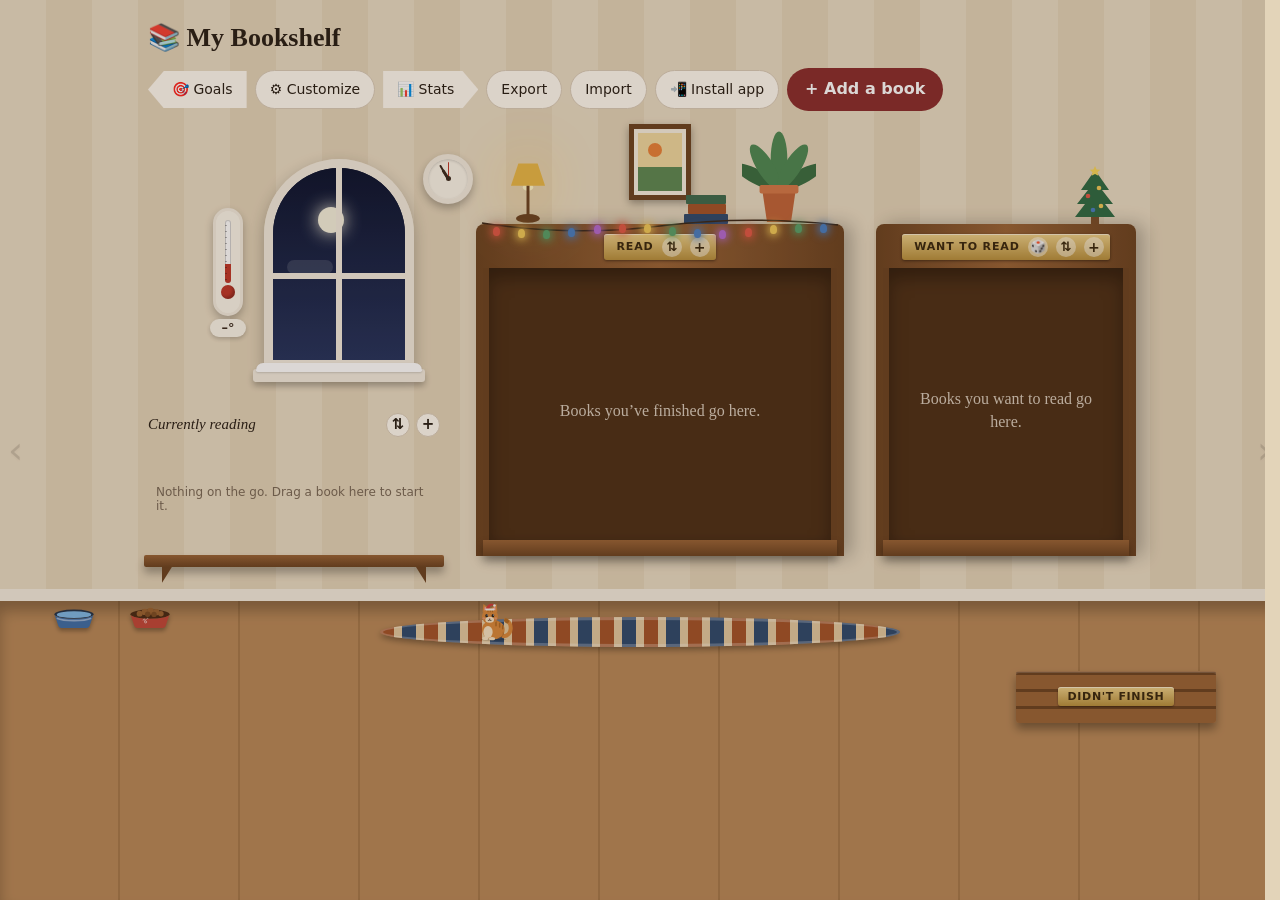
==== commit f430c239: "Monthly challenge on the goals wall, books without a colour no longer break the shelf, more smoke te" ====
--- a/index.html
+++ b/index.html
@@ -196,4 +196,5 @@
 <script src="js/22-live-cover-scan.js"></script>
 <script src="js/23-safety.js"></script>
 <script src="js/24-partner-extras.js"></script>
+<script src="js/25-challenge.js"></script>
 </body></html>
--- a/css/style.css
+++ b/css/style.css
@@ -8280,3 +8280,24 @@
   accent-color: var(--acc);
   flex: none;
 }
+
+/* the month's challenge, on the goals wall */
+.chal .chtext {
+  margin: 0 0 10px;
+  font: 600 17px/1.3 Georgia, serif;
+}
+.chbar {
+  height: 10px;
+  border-radius: 999px;
+  background: color-mix(in srgb, var(--ink) 14%, transparent);
+  overflow: hidden;
+}
+.chbar i {
+  display: block;
+  height: 100%;
+  border-radius: 999px;
+  background: var(--acc);
+}
+.chal .sub {
+  margin: 8px 0 0;
+}
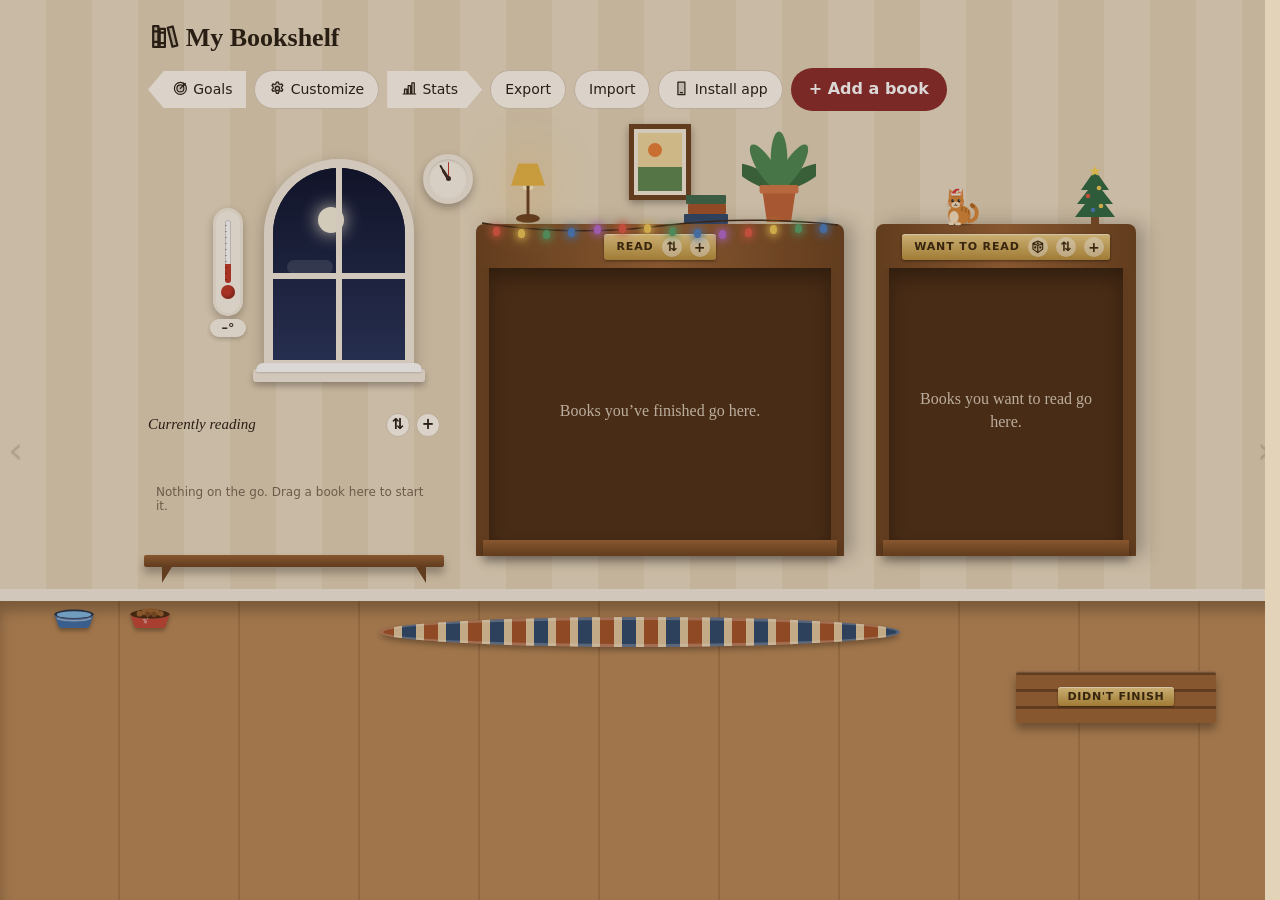
==== commit 721fe4f7: "The app's own hand-drawn line icons replace the phone's emoji across the page (v195) Co-Authored-By:" ====
--- a/index.html
+++ b/index.html
@@ -197,4 +197,5 @@
 <script src="js/23-safety.js"></script>
 <script src="js/24-partner-extras.js"></script>
 <script src="js/25-challenge.js"></script>
+<script src="js/26-icons.js"></script>
 </body></html>
--- a/css/style.css
+++ b/css/style.css
@@ -8301,3 +8301,103 @@
 .chal .sub {
   margin: 8px 0 0;
 }
+
+/* neck outfits follow the same rules as hats when the animal is a spirit */
+.spirit .cat .wear {
+  opacity: 0.75;
+}
+/* the partner's animal, visiting: walks in from the right along the floor */
+.ppet.visitor {
+  position: absolute;
+  top: 12px;
+  right: -90px;
+  width: 52px;
+  translate: 0 -100%;
+  z-index: 3;
+  cursor: pointer;
+  transition: right 2.4s linear;
+  -webkit-tap-highlight-color: transparent;
+}
+.ppet.visitor.in {
+  right: 12%;
+}
+.ppet.visitor.out svg {
+  scale: -1 1;
+}
+.ppet.visitor svg {
+  display: block;
+  width: 100%;
+  height: auto;
+}
+.ppet.visitor.vhop svg {
+  animation: vhop 0.5s ease-out;
+}
+@keyframes vhop {
+  40% {
+    translate: 0 -14px;
+  }
+}
+.ppet.visitor .psay {
+  bottom: calc(100% + 30px);
+  /* it stands near the right edge: the bubble grows to the left so it stays on screen */
+  left: auto;
+  right: -10px;
+  translate: none;
+  animation-name: vsay;
+}
+@keyframes vsay {
+  0%,
+  100% {
+    opacity: 0;
+  }
+  8%,
+  88% {
+    opacity: 1;
+  }
+}
+.vheart {
+  position: absolute;
+  left: 50%;
+  top: -6px;
+  color: #e0536c;
+  font-size: 16px;
+  pointer-events: none;
+  animation: vheart 1.2s ease-out both;
+}
+@keyframes vheart {
+  from {
+    translate: -50% 0;
+    opacity: 1;
+  }
+  to {
+    translate: -50% -34px;
+    opacity: 0;
+  }
+}
+@media (prefers-reduced-motion: reduce) {
+  .ppet.visitor {
+    transition: none;
+  }
+}
+
+/* the app's own icons (js/26-icons.js): line drawings in the text colour */
+svg.ic {
+  width: 1.2em;
+  height: 1.2em;
+  vertical-align: -0.24em;
+  fill: none;
+  stroke: currentColor;
+  stroke-width: 1.7;
+  stroke-linecap: round;
+  stroke-linejoin: round;
+  flex: none;
+  overflow: visible;
+}
+svg.ic .f {
+  fill: currentColor;
+  fill-opacity: 0.16;
+  stroke: none;
+}
+svg.ic circle:not(.f) {
+  fill: none;
+}
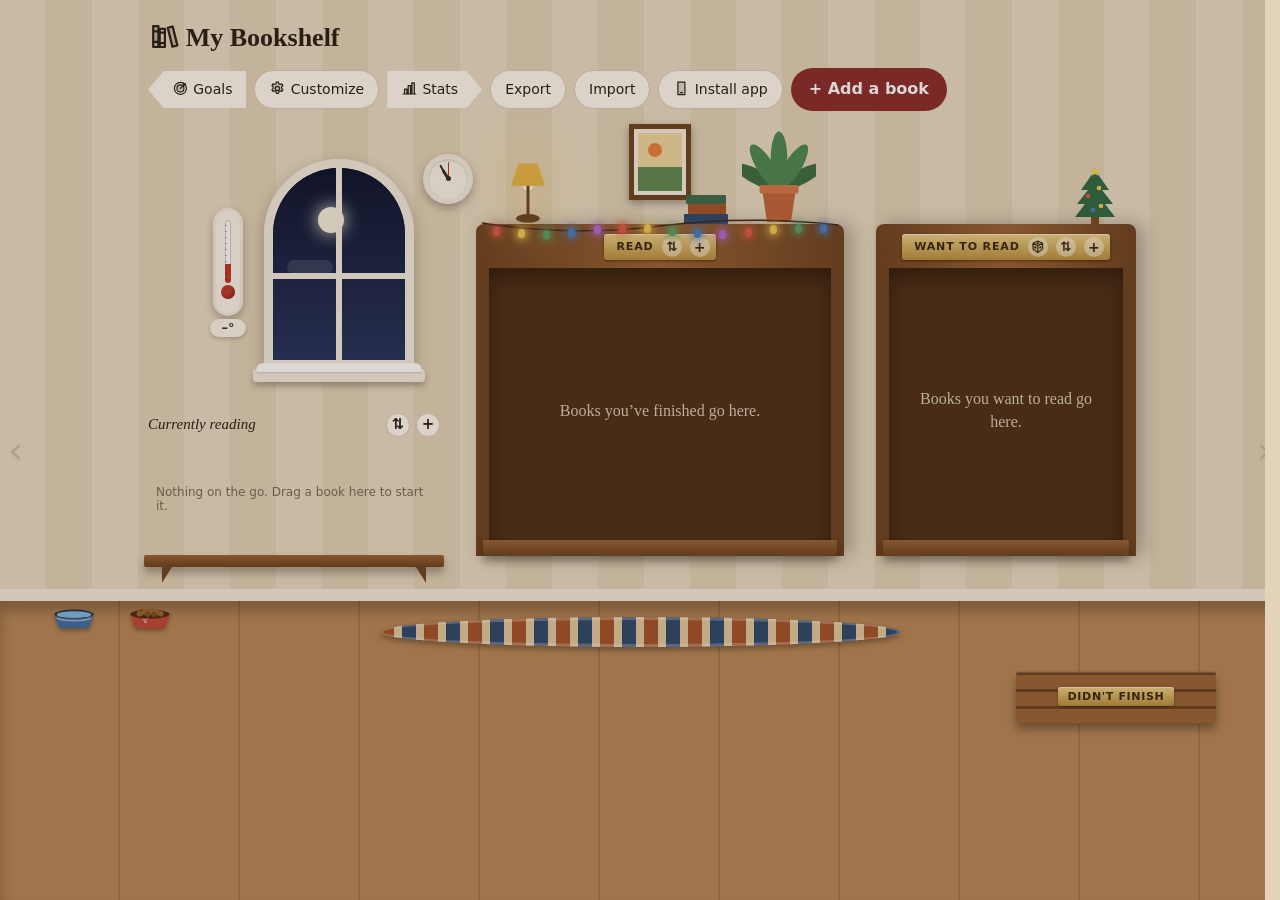
==== commit 5f28e058: "Styles split into nine ordered parts; small fading things keep their layer (no one-frame drop) (v201" ====
--- a/index.html
+++ b/index.html
@@ -8,7 +8,7 @@
 <meta name="apple-mobile-web-app-title" content="Bookshelf"><meta name="apple-mobile-web-app-status-bar-style" content="default">
 <link rel="manifest" href="manifest.webmanifest"><link rel="icon" href="icon-192.png"><link rel="apple-touch-icon" href="icon-180.png">
 <title>My Bookshelf</title>
-<link rel="stylesheet" href="css/style.css"></head>
+<link rel="stylesheet" href="css/01-room-and-animal.css"><link rel="stylesheet" href="css/02-shelves-forms-walls.css"><link rel="stylesheet" href="css/03-lamp-spines-seasons-clock.css"><link rel="stylesheet" href="css/04-additions-and-fixes.css"><link rel="stylesheet" href="css/05-reader-audio-shelves-journal.css"><link rel="stylesheet" href="css/06-customize-and-layers.css"><link rel="stylesheet" href="css/07-book-card-and-animal-life.css"><link rel="stylesheet" href="css/08-tricks-covers-book-extras.css"><link rel="stylesheet" href="css/09-furniture-partner-icons.css"></head>
 <body>
 <div id="roomv">
 <header><div><h1>📚 <span data-i18n>My Bookshelf</span></h1><div class="sub" id="count"></div></div>
--- a/css/01-room-and-animal.css
+++ b/css/01-room-and-animal.css
@@ -0,0 +1,998 @@
+/* My Bookshelf styles, part 01 of 09: the page, the header, the room and the animal's drawing.
+   The parts are read in order and later parts adjust earlier ones, so keep the order. */
+:root {
+  --wall: #e9dcc4;
+  --wall2: #e3d4b9;
+  --fl1: #b98a5a;
+  --fl2: #a67a4c;
+  --base: #f3ecdf;
+  --sky1: #8fc7ee;
+  --sky2: #e8f5ff;
+  --orb: #fff3b0;
+  --cloud: rgba(255, 255, 255, 0.8);
+  --bg: #f1e8da;
+  --ink: #2a2118;
+  --muted: #7a6a58;
+  --wood: #9a6538;
+  --wood2: #6d4523;
+  --card: #fffaf1;
+  --line: #d9ccb8;
+  --acc: #8b2e2e;
+}
+@media (prefers-color-scheme: dark) {
+  :root {
+    --wall: #2b231c;
+    --wall2: #271f19;
+    --fl1: #4a3421;
+    --fl2: #3f2c1b;
+    --base: #5a4a3a;
+    --sky1: #111a33;
+    --sky2: #2d3c6b;
+    --orb: #f4f1de;
+    --cloud: rgba(255, 255, 255, 0.12);
+    --bg: #1a1511;
+    --ink: #f0e6d6;
+    --muted: #a8977f;
+    --wood: #7a4f2b;
+    --wood2: #4e3019;
+    --card: #261f18;
+    --line: #3d3226;
+    --acc: #d9746b;
+  }
+}
+* {
+  box-sizing: border-box;
+}
+/* phones: no scroll bar sliding up and down the side, and no white strip when you pull past the top or bottom */
+html {
+  background: var(--wall);
+}
+@media (pointer: coarse) {
+  html {
+    scrollbar-gutter: auto !important;
+    overscroll-behavior-y: none;
+  }
+  html,
+  body,
+  #roomv,
+  .statsv,
+  .sheet,
+  .pnl,
+  .taglist {
+    scrollbar-width: none;
+  }
+  html::-webkit-scrollbar,
+  body::-webkit-scrollbar,
+  #roomv::-webkit-scrollbar,
+  .statsv::-webkit-scrollbar,
+  .sheet::-webkit-scrollbar,
+  .pnl::-webkit-scrollbar,
+  .taglist::-webkit-scrollbar {
+    display: none;
+    width: 0;
+    height: 0;
+  }
+}
+body {
+  margin: 0;
+  background: var(--wallbg, repeating-linear-gradient(90deg, var(--wall) 0 46px, var(--wall2) 46px 92px));
+  color: var(--ink);
+  font:
+    16px/1.4 Georgia,
+    serif;
+  min-height: 100vh;
+  display: flex;
+  flex-direction: column;
+}
+header {
+  display: flex;
+  align-items: center;
+  justify-content: space-between;
+  gap: 12px;
+  padding: calc(20px + env(safe-area-inset-top, 0px)) 18px 8px;
+  max-width: 860px;
+  width: 100%;
+  max-width: 1020px;
+  margin: 0 auto;
+  flex-wrap: wrap;
+  color: var(--hd, var(--ink));
+}
+h1 {
+  margin: 0;
+  font-size: 26px;
+}
+.sub {
+  color: var(--hdm, var(--muted));
+  font-size: 14px;
+}
+button {
+  font: inherit;
+  cursor: pointer;
+}
+.tools {
+  display: flex;
+  gap: 8px;
+  align-items: center;
+  flex-wrap: wrap;
+  font-family: system-ui, sans-serif;
+}
+.tools button {
+  border-radius: 999px;
+  padding: 9px 14px;
+  border: 1px solid var(--line);
+  background: var(--card);
+  color: var(--ink);
+  font-size: 14px;
+}
+/* Goals and Stats point to the wall on their side of Customize */
+.tools .arrbtn {
+  border: 0;
+  border-radius: 0;
+  background: var(--card);
+  padding: 9px 14px 9px 24px;
+  clip-path: polygon(0 50%, 16px 0, 100% 0, 100% 100%, 16px 100%);
+}
+.tools #statsbtn {
+  padding: 9px 24px 9px 14px;
+  clip-path: polygon(0 0, calc(100% - 16px) 0, 100% 50%, calc(100% - 16px) 100%, 0 100%);
+}
+.tools .add {
+  background: var(--acc);
+  color: #fff;
+  border: 0;
+  font-weight: 600;
+  font-size: 16px;
+  padding: 10px 18px;
+}
+#shelf {
+  width: 100%;
+  display: block;
+}
+.scene {
+  display: flex;
+  flex-wrap: wrap;
+  align-items: flex-start;
+  justify-content: center;
+  gap: 32px;
+  width: 100%;
+  max-width: 1020px;
+  margin: 0 auto;
+  padding: 0 14px;
+}
+.window {
+  position: relative;
+  flex: none;
+  width: 150px;
+  height: 210px;
+  margin-top: 0;
+  border: 9px solid var(--base);
+  display: var(--wind, block);
+  border-radius: var(--wr, 75px 75px 3px 3px);
+  background: linear-gradient(var(--sky1), var(--sky2));
+  box-shadow: 0 6px 16px rgba(0, 0, 0, 0.25);
+}
+.window:before {
+  content: '';
+  position: absolute;
+  left: 50%;
+  top: 0;
+  bottom: 0;
+  width: 6px;
+  margin-left: -3px;
+  background: var(--base);
+}
+.window:after {
+  content: '';
+  position: absolute;
+  left: 0;
+  right: 0;
+  top: 55%;
+  height: 6px;
+  background: var(--base);
+}
+.window .orb {
+  position: absolute;
+  right: 22px;
+  top: 36px;
+  width: 26px;
+  height: 26px;
+  border-radius: 50%;
+  background: var(--orb);
+  box-shadow: 0 0 18px var(--orb);
+}
+.window .cloud {
+  position: absolute;
+  left: 14px;
+  top: 92px;
+  width: 46px;
+  height: 14px;
+  border-radius: 14px;
+  background: var(--cloud);
+}
+.window .sill {
+  position: absolute;
+  left: -20px;
+  right: -20px;
+  bottom: -22px;
+  height: 13px;
+  background: var(--base);
+  border-radius: 3px;
+  box-shadow: 0 4px 6px rgba(0, 0, 0, 0.25);
+  z-index: 1;
+}
+.case {
+  position: relative;
+  flex: 1 1 auto;
+  min-width: 0;
+  max-width: 430px;
+  margin-top: 105px;
+  padding: 10px 7px 0;
+  background: linear-gradient(90deg, var(--wood2), var(--wood) 50%, var(--wood2));
+  border-radius: 8px 8px 0 0;
+  box-shadow: 8px 0 18px rgba(0, 0, 0, 0.25);
+}
+.plant {
+  position: absolute;
+  right: 28px;
+  bottom: 100%;
+  margin-bottom: -2px;
+  width: 74px;
+}
+.lamp {
+  position: absolute;
+  left: 26px;
+  bottom: 100%;
+  margin-bottom: -2px;
+  width: 52px;
+  filter: drop-shadow(0 0 14px rgba(255, 215, 106, 0.55));
+}
+.floor {
+  flex: 1;
+  min-height: 70px;
+  padding-bottom: env(safe-area-inset-bottom, 0px);
+  border-top: 12px solid var(--base);
+  position: relative;
+  background: var(--floorbg, repeating-linear-gradient(90deg, var(--fl1) 0 118px, var(--fl2) 118px 120px));
+  box-shadow: inset 0 10px 14px rgba(0, 0, 0, 0.25);
+}
+.frame {
+  position: absolute;
+  left: 50%;
+  transform: translateX(-50%);
+  bottom: calc(100% + 24px);
+  width: 62px;
+  height: 76px;
+  border: 5px solid var(--wood2);
+  background: linear-gradient(#f0d9a0 58%, #5e8a55 58%);
+  box-shadow:
+    0 3px 8px rgba(0, 0, 0, 0.35),
+    inset 0 0 0 4px #f6efe0;
+}
+.frame i {
+  position: absolute;
+  left: 14px;
+  top: 14px;
+  width: 14px;
+  height: 14px;
+  border-radius: 50%;
+  background: #e8833a;
+}
+.stack {
+  position: absolute;
+  right: 112px;
+  bottom: 100%;
+  margin-bottom: -2px;
+  width: 50px;
+}
+.catw {
+  position: absolute;
+  width: 52px;
+  z-index: 2;
+  display: var(--catd, block);
+}
+.cat {
+  display: block;
+  width: 100%;
+  overflow: visible;
+}
+.rug {
+  width: min(70%, 520px);
+  height: 30px;
+  margin: 16px auto 0;
+  border-radius: 50%;
+  position: relative;
+  display: var(--rugd, block);
+  background: var(
+    --rugbg,
+    repeating-linear-gradient(90deg, #a4552b 0 14px, #e2c9a0 14px 22px, #2f4b6e 22px 36px, #e2c9a0 36px 44px)
+  );
+  box-shadow:
+    0 3px 6px rgba(0, 0, 0, 0.35),
+    inset 0 0 0 3px rgba(255, 255, 255, 0.25);
+}
+.cat {
+  cursor: pointer;
+  -webkit-tap-highlight-color: transparent;
+}
+/* the animal's small movements go through these two values instead of animating the shapes directly: the phone then draws the animal as one piece with the room, so parts of it can't go missing */
+@property --pr {
+  syntax: '<angle>';
+  inherits: false;
+  initial-value: 0deg;
+}
+@property --ps {
+  syntax: '<number>';
+  inherits: false;
+  initial-value: 1;
+}
+.cat * {
+  transform-box: fill-box;
+}
+.cat .tail,
+.cat .btail,
+.cat .ear2,
+.cat .bob {
+  transform: rotate(var(--pr, 0deg));
+}
+.cat .body,
+.cat .eye {
+  transform: scaleY(var(--ps, 1));
+}
+.cat .tail {
+  transform-origin: 0 100%;
+  animation: tail 2.6s ease-in-out infinite;
+}
+/* a bird's tail tilts a little instead of wagging */
+.cat .btail {
+  transform-origin: 37px 42px;
+  animation: btail 3.2s ease-in-out infinite;
+}
+@keyframes btail {
+  50% {
+    --pr: -7deg;
+  }
+}
+.catw.sleeping .cat .btail {
+  animation: none;
+}
+.cat .body {
+  transform-origin: 50% 100%;
+  animation: breathe 3.4s ease-in-out infinite;
+}
+.cat .eye {
+  transform-origin: 50% 50%;
+  animation: blink 5s infinite;
+}
+.cat .ear2 {
+  transform-origin: 50% 100%;
+  animation: twitch 7s infinite;
+}
+.catw {
+  translate: var(--px, 0px) 0;
+  scale: var(--dir, 1) 1;
+  transition: translate var(--walk, 0s) linear;
+}
+.catw.walking .cat > .pose {
+  animation: walkbob 0.32s ease-in-out infinite;
+}
+.drw {
+  transform-box: view-box;
+  transform-origin: 0 0;
+}
+body.paired .hexwall {
+  display: none;
+}
+.pwall {
+  padding: calc(env(safe-area-inset-top, 0px) + 18px) 0 40px;
+}
+.ptitle {
+  font:
+    700 26px Georgia,
+    serif;
+  margin: 6px 18px 2px;
+  color: var(--ink);
+}
+.psub {
+  margin: 0 18px 10px;
+  color: var(--muted);
+  font:
+    14px system-ui,
+    sans-serif;
+}
+.pshh {
+  margin: 16px 18px 6px;
+  font:
+    600 14px system-ui,
+    sans-serif;
+  color: var(--muted);
+}
+.pshelf {
+  display: flex;
+  flex-wrap: wrap;
+  align-items: flex-end;
+  gap: 3px;
+  margin: 0 12px;
+  padding: 8px 10px 0;
+  border-bottom: 12px solid var(--wood, #9a6538);
+  border-radius: 2px;
+  box-shadow: 0 8px 10px -6px rgba(0, 0, 0, 0.35);
+  min-height: 40px;
+}
+.pshelf {
+  zoom: 0.62;
+}
+.pshelf .spine {
+  cursor: pointer;
+}
+.pinner {
+  position: relative;
+  padding-bottom: 16px;
+}
+.pwallarea {
+  position: relative;
+  height: 210px;
+  margin-top: 24px;
+}
+.pwin {
+  position: absolute;
+  right: 30px;
+  bottom: 22px;
+  width: 118px;
+  height: 150px;
+  border: 7px solid #f3ecdf;
+  border-radius: var(--pwr);
+  background: linear-gradient(var(--sky1, #8fc7ee), var(--sky2, #e8f5ff));
+  box-shadow:
+    inset 0 0 0 1px rgba(0, 0, 0, 0.08),
+    0 2px 6px rgba(0, 0, 0, 0.15);
+  overflow: hidden;
+}
+.pwin::before {
+  content: '';
+  position: absolute;
+  left: 50%;
+  top: 0;
+  bottom: 0;
+  width: 6px;
+  margin-left: -3px;
+  background: #f3ecdf;
+}
+.pwin::after {
+  content: '';
+  position: absolute;
+  top: 55%;
+  left: 0;
+  right: 0;
+  height: 6px;
+  background: #f3ecdf;
+}
+.psill {
+  position: absolute;
+  right: 16px;
+  bottom: 12px;
+  width: 146px;
+  height: 11px;
+  border-radius: 3px;
+  background: var(--wood, #9a6538);
+  box-shadow: 0 5px 7px -3px rgba(0, 0, 0, 0.35);
+}
+.pplant {
+  position: absolute;
+  left: 22px;
+  bottom: -4px;
+  width: 74px;
+}
+.pplant svg {
+  display: block;
+  width: 100%;
+  height: auto;
+}
+.pfloor {
+  position: relative;
+}
+.prug {
+  position: absolute;
+  left: 50%;
+  top: 36px;
+  width: 62%;
+  height: 36px;
+  translate: -50% 0;
+  border-radius: 50%;
+  background: var(
+    --rugbg,
+    repeating-linear-gradient(90deg, #a4552b 0 7px, #e2c9a0 7px 11px, #2f4b6e 11px 18px, #e2c9a0 18px 22px)
+  );
+  opacity: 0.95;
+}
+.updbar {
+  position: fixed;
+  left: 12px;
+  right: 12px;
+  bottom: calc(14px + env(safe-area-inset-bottom, 0px));
+  z-index: 90;
+  display: flex;
+  align-items: center;
+  gap: 10px;
+  padding: 10px 10px 10px 14px;
+  border-radius: 14px;
+  background: var(--card, #f6efe2);
+  color: var(--ink);
+  border: 1px solid var(--line, rgba(0, 0, 0, 0.12));
+  box-shadow: 0 8px 24px rgba(0, 0, 0, 0.25);
+  font:
+    14px system-ui,
+    sans-serif;
+}
+.updbar span {
+  flex: 1;
+}
+.updbar button {
+  border: 0;
+  border-radius: 10px;
+  padding: 8px 12px;
+  font:
+    600 14px system-ui,
+    sans-serif;
+  background: var(--accent, #8a2c2c);
+  color: #fff;
+  cursor: pointer;
+}
+.updbar .updx {
+  background: none;
+  color: var(--muted);
+  padding: 8px;
+}
+.newslist {
+  margin: 6px 0 4px;
+  padding: 0;
+  list-style: none;
+  display: flex;
+  flex-direction: column;
+  gap: 12px;
+}
+.newslist li {
+  font:
+    15px/1.45 system-ui,
+    sans-serif;
+  color: var(--ink);
+}
+.ptherm {
+  position: absolute;
+  left: 22px;
+  top: 6px;
+  display: flex;
+  flex-direction: column;
+  align-items: center;
+  padding: 6px 10px;
+  border-radius: 12px;
+  background: var(--card, #f6efe2);
+  border: 1px solid var(--line, rgba(0, 0, 0, 0.12));
+  box-shadow: 0 2px 6px rgba(0, 0, 0, 0.12);
+  color: var(--ink);
+}
+.ptherm b {
+  font:
+    700 18px system-ui,
+    sans-serif;
+}
+.ptherm small {
+  font:
+    12px system-ui,
+    sans-serif;
+  color: var(--muted);
+}
+.pbowls {
+  position: absolute;
+  left: 18px;
+  top: 12px;
+  display: flex;
+  gap: 16px;
+  z-index: 2;
+}
+.pbowl {
+  width: 46px;
+  height: 23px;
+  cursor: pointer;
+  filter: drop-shadow(0 3px 2px rgba(0, 0, 0, 0.3));
+}
+.pbowl svg {
+  display: block;
+  width: 100%;
+  height: 100%;
+  overflow: visible;
+}
+.pfloor {
+  height: 90px;
+  margin: 28px 0 12px;
+  background: var(
+    --floorbg,
+    repeating-linear-gradient(90deg, var(--fl1, #b98a5a) 0 18px, var(--fl2, #a67a4c) 18px 20px)
+  );
+  box-shadow: inset 0 10px 14px -8px rgba(0, 0, 0, 0.35);
+}
+.ppetw {
+  display: block !important;
+  position: absolute;
+  left: 0;
+  top: 0;
+  width: 52px;
+  z-index: 3;
+  translate: none;
+  scale: var(--dir, 1) 1;
+  cursor: pointer;
+}
+.ppetw .cat {
+  width: 100%;
+}
+.ppet {
+  position: relative;
+  width: 72px;
+}
+.ppet .nm {
+  position: absolute;
+  left: 50%;
+  bottom: calc(100% + 4px);
+  translate: -50% 0;
+  white-space: nowrap;
+  padding: 2px 8px;
+  border-radius: 9px;
+  background: var(--card);
+  color: var(--ink);
+  border: 1px solid var(--line);
+  font:
+    600 12px system-ui,
+    sans-serif;
+}
+.pinner > .fbtn {
+  display: block;
+  margin: 10px auto;
+}
+.spirit .cat {
+  filter: grayscale(1) brightness(1.45) sepia(0.35) hue-rotate(165deg) saturate(1.8)
+    drop-shadow(0 0 3px rgba(190, 235, 255, 0.95)) drop-shadow(0 0 9px rgba(120, 200, 255, 0.7));
+  opacity: 0.88;
+}
+.spirit .cat .acc {
+  opacity: 0.9;
+}
+.catw.spirit::after {
+  content: '';
+  position: absolute;
+  left: -8px;
+  right: -8px;
+  top: -14px;
+  bottom: 0;
+  pointer-events: none;
+  background:
+    radial-gradient(circle, #eaf8ff 0 1.1px, transparent 1.7px) 0 0/19px 23px,
+    radial-gradient(circle, #bfe6ff 0 0.9px, transparent 1.4px) 9px 11px/27px 31px;
+  -webkit-mask-image: radial-gradient(closest-side, #000 35%, transparent);
+  mask-image: radial-gradient(closest-side, #000 35%, transparent);
+  animation: sparkle 3s linear infinite;
+}
+@keyframes sparkle {
+  to {
+    background-position:
+      0 -34px,
+      6px -34px;
+  }
+}
+@media (prefers-reduced-motion: reduce) {
+  .catw.spirit::after {
+    animation: none;
+  }
+}
+/* the wings beat all the time with a strength of 0 at rest: starting or stopping a transform animation on part of
+   the drawing (walk start, take-off, landing) is what made phones drop the dragon for a frame */
+@property --fl {
+  syntax: '<number>';
+  inherits: false;
+  initial-value: 0;
+}
+.drw {
+  --fw: 0;
+  transform: rotate(calc(var(--fl) * var(--fw) * -26deg)) scaleY(calc(1 - var(--fl) * var(--fw) * 0.25));
+  animation: drflap 0.3s ease-in-out infinite alternate;
+}
+.catw.walking .drw,
+.catw.travel .drw {
+  --fw: 1;
+}
+.catw.flying .drw {
+  animation-duration: 0.18s;
+}
+@keyframes drflap {
+  to {
+    --fl: 1;
+  }
+}
+.catw.walking .cat .tail {
+  animation-duration: 0.8s;
+}
+
+.catw.sleeping .cat {
+  --csx: 1.08;
+  --csy: 0.74;
+  transform-origin: 50% 100%;
+}
+.catw .cat > .pose {
+  transition:
+    --csx 0.8s ease,
+    --csy 0.8s ease;
+}
+.catw.sleeping .cat .eye {
+  animation: none;
+  transform: scaleY(0.12);
+}
+.catw.sleeping .cat .tail,
+.catw.sleeping .cat .bob,
+.catw.sleeping .cat .ear2 {
+  animation: none;
+}
+.catw.sleeping .cat .body {
+  animation-duration: 5.5s;
+}
+.zz {
+  position: absolute;
+  right: -4px;
+  bottom: 70%;
+  font:
+    italic 700 13px Georgia,
+    serif;
+  color: var(--hd, var(--ink));
+  pointer-events: none;
+  opacity: 0;
+  transform: scaleX(var(--dir, 1));
+}
+.catw.sleeping .zz {
+  animation: zz 2.8s ease-out infinite;
+}
+.catw.sleeping .zz + .zz {
+  animation-delay: 1.4s;
+}
+
+@media (prefers-reduced-motion: reduce) {
+  .catw {
+    transition: none;
+  }
+  .zz {
+    display: none;
+  }
+}
+.cat.hop > .pose {
+  animation: hop 0.5s ease-out;
+}
+.dz,
+.pz {
+  position: relative;
+}
+.catw {
+  touch-action: none;
+  -webkit-touch-callout: none;
+  user-select: none;
+  -webkit-user-select: none;
+  cursor: grab;
+}
+.catw[data-spot='row'] {
+  bottom: 0;
+  z-index: 3;
+}
+.catw.ghost {
+  position: fixed;
+  z-index: 60;
+  pointer-events: none;
+  translate: none;
+  scale: 1 1;
+  transition: none;
+  cursor: grabbing;
+  filter: drop-shadow(0 8px 6px rgba(0, 0, 0, 0.3));
+}
+.catw.ghost .cat {
+  animation: none;
+  transform-origin: 50% 6%;
+  transition: none;
+}
+.catw.ghost .cat .eye {
+  animation: none;
+  transform: scale(1.45);
+}
+.catw.ghost .cat .tail {
+  animation: tail 0.45s ease-in-out infinite;
+}
+.catw.ghost .cat .body {
+  animation: kick 0.28s ease-in-out infinite alternate;
+}
+.catw.ghost .cat .ear2,
+.catw.ghost .cat .bob {
+  animation-duration: 0.6s;
+}
+
+.alert {
+  position: absolute;
+  left: 50%;
+  top: -20px;
+  margin-left: -5px;
+  font:
+    900 17px Georgia,
+    serif;
+  color: var(--acc);
+  pointer-events: none;
+  animation: alertpop 0.5s cubic-bezier(0.3, 1.8, 0.5, 1) both;
+}
+@keyframes alertpop {
+  0% {
+    transform: scale(0) translateY(6px);
+    opacity: 0;
+  }
+  60% {
+    opacity: 1;
+  }
+  100% {
+    transform: scale(1);
+  }
+}
+.cat.landed > .pose {
+  animation: landed 0.42s cubic-bezier(0.3, 0.7, 0.3, 1);
+  transform-origin: 50% 100%;
+}
+
+.catw.ghost .zz,
+.catw.ghost .heart {
+  display: none;
+}
+@keyframes dangle {
+  from {
+    transform: rotate(-9deg);
+  }
+  to {
+    transform: rotate(9deg);
+  }
+}
+.land {
+  position: fixed;
+  z-index: 59;
+  width: 46px;
+  height: 9px;
+  margin-left: -23px;
+  margin-top: -5px;
+  border-radius: 50%;
+  background: rgba(0, 0, 0, 0.28);
+  pointer-events: none;
+  display: none;
+}
+.heart {
+  position: absolute;
+  left: 50%;
+  bottom: 100%;
+  margin-left: -8px;
+  color: #e0566b;
+  font-size: 18px;
+  z-index: 3;
+  pointer-events: none;
+  animation: up 1.1s ease-out forwards;
+}
+@keyframes tail {
+  0%,
+  100% {
+    --pr: -8deg;
+  }
+  50% {
+    --pr: 14deg;
+  }
+}
+@keyframes breathe {
+  50% {
+    --ps: 1.04;
+  }
+}
+@keyframes blink {
+  0%,
+  94%,
+  100% {
+    --ps: 1;
+  }
+  97% {
+    --ps: 0.1;
+  }
+}
+@keyframes twitch {
+  0%,
+  90%,
+  100% {
+    --pr: 0deg;
+  }
+  93% {
+    --pr: 14deg;
+  }
+  96% {
+    --pr: -4deg;
+  }
+}
+
+@media (prefers-reduced-motion: reduce) {
+  .cat,
+  .cat * {
+    animation: none !important;
+  }
+}
+.lamp {
+  display: var(--lampd, block);
+}
+.stack {
+  display: var(--stackd, block);
+}
+.plant {
+  display: var(--plantd, block);
+}
+.frame {
+  display: var(--framed, block);
+}
+.plant .pot {
+  fill: var(--pot, #c1663a);
+}
+.plant .pot2 {
+  fill: var(--pot2, #d47a4a);
+}
+.cat .c {
+  fill: var(--cat, var(--a));
+}
+.cat .ct {
+  stroke: var(--cat, var(--a));
+}
+.cat .st {
+  stroke: var(--cat-st, var(--a2));
+}
+.cat .c2 {
+  fill: var(--a3);
+}
+.cat .d {
+  fill: var(--cat-st, var(--a2));
+}
+.cat .eye {
+  fill: var(--cat-eye, #222);
+}
+.cat .nose {
+  stroke: var(--cat-nose, #222);
+}
+.cat .bob {
+  transform-origin: 50% 100%;
+  animation: bob 2.4s ease-in-out infinite;
+}
+@keyframes bob {
+  0%,
+  100% {
+    --pr: 0deg;
+  }
+  50% {
+    --pr: -5deg;
+  }
+}
+.catw[data-spot='sill'] {
+  left: 16px;
+  bottom: -9px;
+}
+.catw[data-spot='top'] {
+  left: 108px;
+  bottom: 100%;
+  margin-bottom: -2px;
+}
+.catw[data-spot='floor'] {
+  left: max(10px, calc(50% - 400px));
+  top: -24px;
+}
+.catw.travel:not(.inplace) {
+  position: absolute !important;
+  bottom: auto !important;
+  right: auto !important;
+  margin: 0 !important;
+}
+.catw.travel {
+  z-index: 4 !important;
+  translate: none !important;
+  transition: none !important;
+  pointer-events: none;
+}
+.catw.flying .cat > .pose {
+  animation: flap 0.22s ease-in-out infinite alternate;
+}
+
--- a/css/02-shelves-forms-walls.css
+++ b/css/02-shelves-forms-walls.css
@@ -0,0 +1,2255 @@
+/* My Bookshelf styles, part 02 of 09: bowls, shelves and books, the book form, pop-up windows, the stats and goals walls.
+   The parts are read in order and later parts adjust earlier ones, so keep the order. */
+/* the animal stands in front of its bowls */
+.catw[data-spot='floor'] {
+  z-index: 4;
+}
+.catw[data-spot='rug'] {
+  left: 44%;
+  bottom: 6px;
+}
+.cat.arrive > .pose {
+  animation: arrive 0.6s ease-out;
+}
+
+.pnl {
+  background: var(--card);
+  border-radius: 14px;
+  max-width: 480px;
+  width: 100%;
+  max-height: 100%;
+  overflow: auto;
+  padding: 18px;
+  font-family: system-ui, sans-serif;
+}
+.pnl h2 {
+  margin: 0 0 6px;
+  font:
+    600 20px Georgia,
+    serif;
+}
+.pgrid {
+  display: grid;
+  grid-template-columns: 1fr 1fr;
+  gap: 10px;
+}
+.pgrid h3 {
+  grid-column: 1/-1;
+  margin: 10px 0 0;
+  font:
+    600 12px system-ui,
+    sans-serif;
+  text-transform: uppercase;
+  letter-spacing: 0.06em;
+  color: var(--muted);
+}
+@media (max-width: 420px) {
+  .pgrid {
+    grid-template-columns: 1fr;
+  }
+}
+.pnl select {
+  font:
+    15px system-ui,
+    sans-serif;
+  background: var(--bg);
+  color: var(--ink);
+  border: 1px solid var(--line);
+  border-radius: 8px;
+  padding: 8px;
+  width: 100%;
+}
+.pnl .btns {
+  margin-top: 16px;
+}
+.spine.dragging {
+  z-index: 50;
+  transition: none;
+  pointer-events: none;
+  box-shadow: 0 10px 18px rgba(0, 0, 0, 0.55);
+  opacity: 0.95;
+}
+body.dragmode {
+  user-select: none;
+  -webkit-user-select: none;
+  cursor: grabbing;
+}
+.ins {
+  position: fixed;
+  width: 4px;
+  background: var(--acc);
+  border-radius: 2px;
+  z-index: 40;
+  display: none;
+  box-shadow: 0 0 8px var(--acc);
+  pointer-events: none;
+}
+.fly {
+  position: fixed;
+  z-index: 30;
+  pointer-events: none;
+  transform-origin: center;
+}
+.fly .fl {
+  position: absolute !important;
+  inset: 0;
+  width: 100% !important;
+  height: 100% !important;
+  min-width: 0 !important;
+  min-height: 0 !important;
+  margin: 0 !important;
+  transform: none !important;
+}
+.fcv {
+  background-size: cover;
+  background-position: center;
+  border-radius: 2px 6px 6px 2px;
+  color: #fff;
+  display: flex;
+  flex-direction: column;
+  justify-content: center;
+  gap: 10px;
+  padding: 14px;
+  text-align: center;
+  box-shadow:
+    inset 0 0 0 5px rgba(255, 255, 255, 0.12),
+    0 8px 20px rgba(0, 0, 0, 0.4);
+}
+.fcv b {
+  font-size: 19px;
+  line-height: 1.15;
+  word-break: break-word;
+}
+.fcv i {
+  font-size: 12px;
+  opacity: 0.85;
+}
+[hidden] {
+  display: none !important;
+}
+.leftcol {
+  flex: none;
+  width: 210px;
+  display: flex;
+  flex-direction: column;
+  align-items: center;
+  gap: 44px;
+  margin-top: 40px;
+}
+.wallshelf {
+  width: 100%;
+}
+.wlabel {
+  display: flex;
+  align-items: center;
+  justify-content: space-between;
+  gap: 8px;
+  font:
+    italic 15px Georgia,
+    serif;
+  color: var(--hd, var(--ink));
+  margin: 0 4px 6px;
+}
+.plus {
+  width: 24px;
+  height: 24px;
+  border-radius: 50%;
+  border: 1px solid var(--line);
+  background: var(--card);
+  color: var(--ink);
+  font:
+    600 15px/1 system-ui,
+    sans-serif;
+  padding: 0;
+  cursor: pointer;
+  flex: none;
+}
+.rrow {
+  display: flex;
+  align-items: flex-end;
+  gap: 12px;
+  padding: 0 12px;
+  min-height: 112px;
+}
+.rempty {
+  align-self: center;
+  font:
+    12px system-ui,
+    sans-serif;
+  color: var(--hdm, var(--muted));
+  padding: 8px 0;
+}
+.wboard {
+  position: relative;
+  height: 12px;
+  border-radius: 2px;
+  background: linear-gradient(var(--wood), var(--wood2));
+  box-shadow: 0 6px 8px rgba(0, 0, 0, 0.3);
+  margin-bottom: 22px;
+}
+.wboard:before,
+.wboard:after {
+  content: '';
+  position: absolute;
+  top: 12px;
+  width: 10px;
+  height: 16px;
+  background: var(--wood2);
+  clip-path: polygon(0 0, 100% 0, 0 100%);
+}
+.wboard:before {
+  left: 18px;
+}
+.wboard:after {
+  right: 18px;
+  transform: scaleX(-1);
+}
+.cov {
+  position: relative;
+  flex: none;
+  width: 70px;
+  height: 104px;
+  border: 0;
+  border-radius: 2px 4px 4px 2px;
+  padding: 8px 5px;
+  background-size: cover;
+  background-position: center;
+  color: #fff;
+  display: flex;
+  align-items: center;
+  justify-content: center;
+  text-align: center;
+  font:
+    700 10px/1.2 Georgia,
+    serif;
+  box-shadow:
+    inset 3px 0 0 rgba(0, 0, 0, 0.25),
+    0 4px 8px rgba(0, 0, 0, 0.35);
+  cursor: grab;
+  transition: transform 0.18s;
+  -webkit-touch-callout: none;
+  user-select: none;
+  -webkit-user-select: none;
+  overflow: visible;
+  word-break: break-word;
+}
+.cov.img > b {
+  display: none;
+}
+.cov:hover,
+.cov:focus-visible {
+  transform: translateY(-6px);
+  outline: none;
+}
+.cov .rb {
+  position: absolute;
+  top: -3px;
+  right: 9px;
+  width: 9px;
+  height: 26px;
+  background: #c0392b;
+  clip-path: polygon(0 0, 100% 0, 100% 100%, 50% 78%, 0 100%);
+}
+.cov .pb {
+  position: absolute;
+  left: 5px;
+  right: 5px;
+  bottom: 5px;
+  height: 4px;
+  border-radius: 2px;
+  background: rgba(0, 0, 0, 0.35);
+  overflow: hidden;
+}
+.cov .pb i {
+  display: block;
+  height: 100%;
+  background: #7fd48a;
+}
+.cov.dragging {
+  z-index: 50;
+  transition: none;
+  pointer-events: none;
+  opacity: 0.95;
+}
+.plq {
+  display: flex;
+  align-items: center;
+  justify-content: center;
+  gap: 8px;
+  width: fit-content;
+  margin: 0 auto 8px;
+  padding: 3px 6px 3px 12px;
+  border-radius: 3px;
+  background: linear-gradient(#ecd08a, #b8913f);
+  color: #3a2a10;
+  font:
+    700 11px system-ui,
+    sans-serif;
+  letter-spacing: 0.08em;
+  text-transform: uppercase;
+  box-shadow:
+    inset 0 1px rgba(255, 255, 255, 0.55),
+    0 1px 3px rgba(0, 0, 0, 0.45);
+}
+.plq .plus {
+  width: 20px;
+  height: 20px;
+  font-size: 14px;
+  border: 0;
+  background: rgba(255, 255, 255, 0.45);
+  color: #3a2a10;
+}
+.case.small {
+  flex: 0 1 260px;
+  max-width: 260px;
+}
+.catw[data-spot='want'] {
+  left: 18px;
+  bottom: 100%;
+  margin-bottom: -2px;
+}
+.seg {
+  display: flex;
+  border: 1px solid var(--line);
+  border-radius: 10px;
+  overflow: hidden;
+}
+.seg button {
+  flex: 1;
+  padding: 9px 4px;
+  border: 0;
+  background: var(--bg);
+  color: var(--ink);
+  font:
+    600 13px system-ui,
+    sans-serif;
+  cursor: pointer;
+}
+.seg button + button {
+  border-left: 1px solid var(--line);
+}
+.seg button.on {
+  background: var(--acc);
+  color: #fff;
+}
+.two {
+  display: grid;
+  grid-template-columns: 1fr 1fr;
+  gap: 8px;
+}
+@media (max-width: 720px), (max-height: 520px) and (orientation: landscape) {
+  .leftcol {
+    width: 100%;
+    margin-top: 6px;
+    gap: 34px;
+  }
+  .wallshelf {
+    max-width: 380px;
+  }
+  .case.small {
+    order: 1;
+    flex: none;
+    width: 100%;
+    max-width: none;
+    margin-top: 0;
+  }
+  .case:not(.small) {
+    order: 2;
+  }
+}
+@media (max-width: 720px), (max-height: 520px) and (orientation: landscape) {
+  .frame {
+    display: none;
+  }
+  .catw[data-spot='sill'] {
+    width: 34px;
+    left: 8px;
+  }
+}
+@media (max-width: 720px), (max-height: 520px) and (orientation: landscape) {
+  .scene {
+    flex-direction: column;
+    align-items: center;
+    gap: 30px;
+  }
+  .window {
+    width: 100px;
+    height: 140px;
+    margin-top: 6px;
+    border-radius: var(--wrm, 50px 50px 3px 3px);
+  }
+  .window .orb {
+    width: 18px;
+    height: 18px;
+    right: 14px;
+    top: 24px;
+  }
+  .window .cloud {
+    top: 60px;
+    width: 30px;
+    left: 8px;
+  }
+  .case {
+    flex: none;
+    width: 100%;
+    margin-top: 100px;
+  }
+}
+.unit {
+  background: var(--wood2);
+  padding: 0 6px;
+}
+.row {
+  display: flex;
+  align-items: flex-end;
+  gap: 2px;
+  padding: 14px 10px 0;
+  min-height: 272px;
+  background: rgba(0, 0, 0, 0.28);
+  box-shadow: inset 0 10px 18px rgba(0, 0, 0, 0.35);
+}
+.board {
+  height: 16px;
+  background: linear-gradient(var(--wood), var(--wood2));
+  box-shadow: 0 5px 8px rgba(0, 0, 0, 0.35);
+  margin: 0 -6px;
+}
+.spine {
+  position: relative;
+  display: flex;
+  flex-direction: column;
+  align-items: center;
+  justify-content: space-between;
+  padding: 10px 2px 8px;
+  cursor: grab;
+  -webkit-touch-callout: none;
+  user-select: none;
+  -webkit-user-select: none;
+  border: 0;
+  border-radius: 2px 2px 0 0;
+  background-size: 100% 100%;
+  background-image: linear-gradient(
+    90deg,
+    rgba(0, 0, 0, 0.35),
+    rgba(255, 255, 255, 0.08) 25%,
+    rgba(0, 0, 0, 0) 60%,
+    rgba(0, 0, 0, 0.3)
+  );
+  transition: transform 0.18s;
+  flex: none;
+  overflow: hidden;
+}
+.spine.img {
+  background-image: none;
+}
+.spine.img .sn,
+.spine.img .r {
+  background: rgba(0, 0, 0, 0.55);
+  color: #fff;
+  border-radius: 7px;
+  padding: 3px 3px 2px;
+  box-shadow: 0 0 0 1px rgba(255, 255, 255, 0.25);
+}
+.spine.img .sn {
+  padding: 2px 4px;
+  margin: 0 0 3px;
+}
+.spine .ib {
+  display: flex;
+  flex-direction: column;
+  align-items: center;
+  flex: none;
+}
+.spine:hover,
+.spine:focus-visible {
+  transform: translateY(-10px);
+  outline: none;
+}
+.spine .t {
+  writing-mode: vertical-rl;
+  font-weight: 700;
+  font-size: 13px;
+  line-height: 1.2;
+  flex: none;
+  text-align: left;
+  overflow-wrap: anywhere;
+  padding: 0 5px;
+  overflow: hidden;
+}
+.spine .r {
+  display: flex;
+  flex-direction: column;
+  align-items: center;
+  font:
+    700 11px/1 system-ui,
+    sans-serif;
+  margin-top: 6px;
+  background: rgba(255, 255, 255, 0.25);
+  border-radius: 7px;
+  padding: 3px 3px 2px;
+  color: inherit;
+}
+.spine .r i {
+  font-style: normal;
+  font-size: 9px;
+  color: #ffd257;
+  margin-bottom: 1px;
+  text-shadow: 0 0 2px rgba(0, 0, 0, 0.5);
+}
+.spine .tg,
+.cov .tg {
+  display: flex;
+  gap: 2px;
+  pointer-events: none;
+}
+.spine .tg {
+  flex-direction: column;
+  margin-top: 4px;
+}
+.cov .tg {
+  position: absolute;
+  left: 5px;
+  top: 5px;
+}
+.tg i {
+  display: block;
+  width: 7px;
+  height: 7px;
+  border-radius: 50%;
+  background: hsl(var(--h) 70% 55%);
+  box-shadow: 0 0 0 1.5px rgba(255, 255, 255, 0.85);
+}
+.stars {
+  position: relative;
+  display: inline-block;
+  width: max-content;
+  font-size: 32px;
+  line-height: 1;
+  letter-spacing: 3px;
+  color: var(--line);
+  cursor: pointer;
+  user-select: none;
+  -webkit-user-select: none;
+  touch-action: none;
+  outline-offset: 3px;
+}
+.stars .s1 {
+  position: absolute;
+  left: 0;
+  top: 0;
+  overflow: hidden;
+  white-space: nowrap;
+  color: #e0a526;
+  width: 0;
+}
+#rv {
+  font-size: 13px;
+  color: var(--ink);
+  font-weight: 600;
+}
+#fR {
+  white-space: pre-line;
+}
+.chip {
+  display: inline-flex;
+  align-items: center;
+  gap: 5px;
+  border-radius: 999px;
+  padding: 4px 10px;
+  font:
+    600 13px system-ui,
+    sans-serif;
+  color: var(--hd, var(--ink));
+  background: hsl(var(--h) 65% 55% / 0.2);
+  border: 1px solid hsl(var(--h) 55% 45% / 0.5);
+  cursor: pointer;
+  white-space: nowrap;
+}
+.chip small {
+  font-weight: 500;
+  opacity: 0.7;
+}
+.chip.on {
+  background: hsl(var(--h) 55% 42%);
+  color: #fff;
+  border-color: transparent;
+}
+.chip .x {
+  border: 0;
+  background: none;
+  color: inherit;
+  font:
+    700 14px/1 system-ui,
+    sans-serif;
+  padding: 0 0 0 2px;
+  cursor: pointer;
+  opacity: 0.75;
+}
+.chip.ask {
+  background: var(--acc);
+  color: #fff;
+  border-color: transparent;
+}
+.chip input {
+  width: 110px;
+  border: 0;
+  padding: 0;
+  background: transparent;
+  font:
+    600 13px system-ui,
+    sans-serif;
+  color: inherit;
+}
+.chip.new {
+  background: transparent;
+  border-style: dashed;
+  --h: 30;
+}
+.finder {
+  display: flex;
+  flex-wrap: wrap;
+  align-items: center;
+  gap: 8px;
+  max-width: 1020px;
+  width: 100%;
+  margin: 0 auto;
+  padding: 0 18px 8px;
+  font-family: system-ui, sans-serif;
+}
+#q {
+  width: 260px;
+  max-width: 100%;
+  padding: 8px 14px;
+  border-radius: 999px;
+  font-size: 15px;
+  background: var(--card);
+}
+.tagbar {
+  display: flex;
+  flex-wrap: wrap;
+  gap: 6px;
+  align-items: center;
+}
+.fbtn {
+  border: 1px solid var(--line);
+  background: var(--card);
+  color: var(--ink);
+  border-radius: 999px;
+  padding: 4px 10px;
+  font:
+    13px system-ui,
+    sans-serif;
+  cursor: pointer;
+}
+#matchinfo {
+  font-size: 13px;
+  color: var(--hd, var(--ink));
+  font-weight: 600;
+}
+.bk {
+  transition:
+    transform 0.18s,
+    opacity 0.25s,
+    filter 0.25s,
+    box-shadow 0.25s;
+}
+.bk.dim {
+  opacity: 0.2;
+  filter: grayscale(0.85);
+}
+.bk.hit {
+  box-shadow:
+    0 0 0 2px #ffd257,
+    0 0 16px rgba(255, 210, 87, 0.75);
+}
+.tagpick {
+  display: flex;
+  flex-wrap: wrap;
+  gap: 6px;
+  align-items: center;
+  width: 100%;
+  min-height: 42px;
+  padding: 6px 8px;
+  border: 1px dashed var(--line);
+  border-radius: 8px;
+  background: var(--bg);
+  color: var(--ink);
+  font:
+    14px system-ui,
+    sans-serif;
+  cursor: pointer;
+  text-align: left;
+}
+.tagpick.empty {
+  color: var(--muted);
+}
+.tagpick .chip {
+  font-size: 12px;
+  padding: 3px 9px;
+}
+.tagplus {
+  margin-left: auto;
+  width: 26px;
+  height: 26px;
+  border-radius: 50%;
+  background: var(--acc);
+  color: #fff;
+  display: inline-flex;
+  align-items: center;
+  justify-content: center;
+  font:
+    700 16px/1 system-ui,
+    sans-serif;
+  flex: none;
+}
+#tagov {
+  z-index: 12;
+}
+.tagpnl {
+  max-width: 440px;
+  display: flex;
+  flex-direction: column;
+  gap: 10px;
+}
+.tagpnl h2 {
+  margin: 0;
+}
+#tagq {
+  width: 100%;
+}
+.taglist {
+  display: flex;
+  flex-wrap: wrap;
+  gap: 8px;
+  max-height: 46vh;
+  overflow: auto;
+  padding: 2px;
+}
+.taghint {
+  margin: 0;
+  font-size: 13px;
+  color: var(--muted);
+}
+.taghint:empty {
+  display: none;
+}
+.fbtn.on {
+  background: var(--acc);
+  color: #fff;
+  border-color: transparent;
+}
+.tagedit {
+  display: flex;
+  flex-wrap: wrap;
+  gap: 6px;
+  align-items: center;
+  padding: 6px;
+  border: 1px solid var(--line);
+  border-radius: 8px;
+  background: var(--bg);
+}
+.tagedit > input {
+  flex: 1;
+  min-width: 120px;
+  border: 0;
+  padding: 4px;
+  background: transparent;
+}
+.tagsugg {
+  display: flex;
+  flex-wrap: wrap;
+  gap: 6px;
+}
+.tagsugg:empty {
+  display: none;
+}
+.empty {
+  color: #f1e8da;
+  align-self: center;
+  margin: auto;
+  padding: 0 20px;
+  text-align: center;
+  opacity: 0.85;
+}
+.ov {
+  position: fixed;
+  inset: 0;
+  background: rgba(0, 0, 0, 0.6);
+  display: flex;
+  align-items: center;
+  justify-content: center;
+  padding: 14px;
+  z-index: 5;
+  opacity: 0;
+  visibility: hidden;
+  transition:
+    opacity 0.4s,
+    visibility 0s 0.4s;
+}
+.ov.on {
+  opacity: 1;
+  visibility: visible;
+  transition: opacity 0.4s;
+}
+.sheet {
+  background: var(--card);
+  border-radius: 14px;
+  max-width: 800px;
+  width: 100%;
+  max-height: 100%;
+  overflow: auto;
+  display: grid;
+  grid-template-columns: 230px 1fr;
+  gap: 6px 18px;
+  padding: 18px;
+}
+@media (max-width: 640px) {
+  .sheet {
+    grid-template-columns: 1fr;
+  }
+}
+.stage {
+  perspective: 900px;
+  height: 270px;
+  display: flex;
+  align-items: center;
+  justify-content: center;
+  cursor: pointer;
+}
+.book {
+  width: var(--bw, 150px);
+  height: 220px;
+  position: relative;
+  transform-style: preserve-3d;
+  transform: rotateY(-28deg);
+  transition: transform 0.7s cubic-bezier(0.3, 0.7, 0.2, 1);
+}
+.book.flip {
+  transform: rotateY(152deg);
+}
+.f {
+  position: absolute;
+  inset: 0;
+  backface-visibility: hidden;
+  border-radius: 2px 6px 6px 2px;
+  background-size: cover;
+  background-position: center;
+}
+.front {
+  transform: translateZ(14px);
+  background-color: var(--c);
+  color: #fff;
+  padding: 22px 14px;
+  display: flex;
+  flex-direction: column;
+  justify-content: space-between;
+  text-align: center;
+  box-shadow: inset 0 0 0 5px rgba(255, 255, 255, 0.12);
+}
+.front {
+  overflow: hidden;
+}
+.front.img {
+  box-shadow: none;
+}
+.front.img * {
+  display: none;
+}
+.front b {
+  font-size: 19px;
+  line-height: 1.15;
+  word-break: break-word;
+}
+.front i {
+  font-size: 12px;
+  opacity: 0.85;
+}
+.back {
+  transform: rotateY(180deg) translateZ(14px);
+  background-color: #f6eedd;
+  color: #2a2118;
+  padding: 14px;
+  font-size: 11.5px;
+  overflow: auto;
+  white-space: pre-wrap;
+  box-shadow: inset 0 0 0 4px var(--c);
+}
+.back.img {
+  padding: 0;
+  box-shadow: none;
+}
+.sp {
+  position: absolute;
+  width: 28px;
+  height: 100%;
+  left: calc(var(--bw, 150px) / 2 - 14px);
+  transform: rotateY(-90deg) translateZ(calc(var(--bw, 150px) / 2));
+  background-color: var(--c);
+  background-size: 100% 100%;
+  filter: brightness(0.8);
+}
+.pg {
+  position: absolute;
+  width: 28px;
+  height: 96%;
+  top: 2%;
+  left: calc(var(--bw, 150px) / 2 - 14px);
+  transform: rotateY(90deg) translateZ(calc(var(--bw, 150px) / 2));
+  background: repeating-linear-gradient(0deg, #f4ecdc, #f4ecdc 2px, #d8ccb2 3px);
+}
+.hint {
+  text-align: center;
+  font:
+    12px system-ui,
+    sans-serif;
+  color: var(--muted);
+}
+form {
+  display: flex;
+  flex-direction: column;
+  gap: 10px;
+  font-family: system-ui, sans-serif;
+  grid-row: 1/3;
+  grid-column: 2;
+}
+@media (max-width: 640px) {
+  form {
+    grid-row: auto;
+    grid-column: 1;
+  }
+}
+label,
+.lb {
+  font-size: 12px;
+  color: var(--muted);
+  display: flex;
+  flex-direction: column;
+  gap: 4px;
+}
+input,
+textarea {
+  font:
+    16px system-ui,
+    sans-serif;
+  background: var(--bg);
+  color: var(--ink);
+  border: 1px solid var(--line);
+  border-radius: 8px;
+  padding: 9px;
+  width: 100%;
+}
+textarea {
+  min-height: 90px;
+  resize: vertical;
+}
+input[type='range'] {
+  padding: 0;
+  accent-color: var(--acc);
+}
+label.chk {
+  flex-direction: row;
+  align-items: center;
+  gap: 8px;
+  font:
+    14px system-ui,
+    sans-serif;
+  color: var(--ink);
+  cursor: pointer;
+  margin: 2px 0;
+}
+label.chk input {
+  width: 20px;
+  height: 20px;
+  flex: none;
+  accent-color: var(--acc);
+  padding: 0;
+}
+label.chk[hidden],
+#datesL[hidden] {
+  display: none;
+}
+#format {
+  font:
+    16px system-ui,
+    sans-serif;
+  background: var(--bg);
+  color: var(--ink);
+  border: 1px solid var(--line);
+  border-radius: 8px;
+  padding: 9px;
+  width: 100%;
+}
+input[type='color'] {
+  padding: 2px;
+  height: 36px;
+  width: 70px;
+}
+#res {
+  display: flex;
+  flex-direction: column;
+  border: 1px solid var(--line);
+  border-radius: 8px;
+  overflow: hidden;
+}
+#res:empty {
+  display: none;
+}
+#res button {
+  display: flex;
+  gap: 10px;
+  align-items: center;
+  text-align: left;
+  padding: 6px 8px;
+  border: 0;
+  border-bottom: 1px solid var(--line);
+  background: var(--bg);
+  color: var(--ink);
+  font-size: 14px;
+}
+#res img {
+  width: 28px;
+  height: 42px;
+  object-fit: cover;
+  background: var(--line);
+  flex: none;
+}
+#res small {
+  color: var(--muted);
+}
+#st {
+  font-size: 12px;
+  color: var(--muted);
+  min-height: 16px;
+}
+.isbnrow {
+  display: flex;
+  gap: 6px;
+  align-items: stretch;
+}
+.isbnrow input {
+  flex: 1;
+  min-width: 0;
+}
+.isbnrow button {
+  border-radius: 8px;
+  padding: 0 12px;
+  border: 1px solid var(--line);
+  background: var(--bg);
+  color: var(--ink);
+  font:
+    14px system-ui,
+    sans-serif;
+  white-space: nowrap;
+}
+.isbnrow .scanb {
+  background: var(--acc);
+  color: #fff;
+  border: 0;
+  font-weight: 600;
+}
+#scan {
+  z-index: 20;
+  background: rgba(0, 0, 0, 0.85);
+}
+#cropov {
+  z-index: 21;
+}
+#serov {
+  z-index: 8;
+}
+.serpnl {
+  max-width: 520px;
+  display: flex;
+  flex-direction: column;
+  gap: 10px;
+}
+.serpnl .seg {
+  margin: 0;
+}
+.serpnl > * {
+  flex-shrink: 0;
+}
+.sermsg {
+  margin: 0;
+  font-size: 13px;
+  color: var(--muted);
+}
+.sermsg:empty {
+  display: none;
+}
+.serres {
+  display: flex;
+  flex-direction: column;
+  gap: 4px;
+  max-height: 42vh;
+  overflow: auto;
+}
+.serres:empty {
+  display: none;
+}
+.serrow {
+  display: flex !important;
+  flex-direction: row !important;
+  text-align: left;
+  align-items: center;
+  gap: 8px;
+  padding: 5px 6px;
+  border: 1px solid var(--line);
+  border-radius: 8px;
+  background: var(--bg);
+  font:
+    14px system-ui,
+    sans-serif;
+  color: var(--ink);
+  cursor: pointer;
+}
+.serrow input {
+  width: 20px;
+  height: 20px;
+  flex: none;
+  accent-color: var(--acc);
+}
+.serrow .no {
+  width: 26px;
+  flex: none;
+  font:
+    700 12px system-ui,
+    sans-serif;
+  color: var(--acc);
+}
+.serrow img {
+  width: 26px;
+  height: 38px;
+  object-fit: cover;
+  flex: none;
+  border-radius: 2px;
+  background: var(--line);
+}
+.serrow .st {
+  display: flex;
+  flex-direction: column;
+  min-width: 0;
+}
+.serrow small {
+  color: var(--muted);
+  font-size: 12px;
+}
+.serbtn {
+  width: 100%;
+  margin: 0 0 10px;
+  padding: 9px;
+  border-radius: 10px;
+  border: 1px dashed var(--line);
+  background: var(--bg);
+  color: var(--ink);
+  font:
+    15px system-ui,
+    sans-serif;
+  cursor: pointer;
+}
+.snote {
+  font:
+    13px system-ui,
+    sans-serif;
+  color: var(--acc);
+  margin: -4px 0 6px;
+}
+.snote:empty {
+  display: none;
+}
+.croppnl {
+  max-width: 600px;
+  display: flex;
+  flex-direction: column;
+  gap: 10px;
+}
+.crophint {
+  margin: 0;
+  font-size: 13px;
+  color: var(--muted);
+}
+.cropwrap {
+  display: flex;
+  justify-content: center;
+}
+.cropstage {
+  position: relative;
+  overflow: hidden;
+  border-radius: 6px;
+  touch-action: none;
+  background: #000;
+}
+.cropstage canvas {
+  display: block;
+}
+.cropbox {
+  position: absolute;
+  border: 2px solid #fff;
+  box-shadow: 0 0 0 9999px rgba(0, 0, 0, 0.55);
+  cursor: move;
+  touch-action: none;
+}
+
+.croptools {
+  display: flex;
+  flex-wrap: wrap;
+  gap: 6px;
+  justify-content: center;
+}
+.croptools button {
+  font:
+    13px system-ui,
+    sans-serif;
+  padding: 6px 10px;
+  border-radius: 8px;
+  border: 1px solid var(--line);
+  background: var(--bg);
+  color: var(--ink);
+}
+.slot .cam {
+  font-size: 12px;
+}
+.scanbox {
+  width: 100%;
+  max-width: 440px;
+  display: flex;
+  flex-direction: column;
+  gap: 12px;
+  font-family: system-ui, sans-serif;
+  color: #fff;
+  text-align: center;
+}
+.cam {
+  position: relative;
+  width: 100%;
+  aspect-ratio: 3/4;
+  max-height: 62vh;
+  background: #111;
+  border-radius: 14px;
+  overflow: hidden;
+}
+.cam video {
+  width: 100%;
+  height: 100%;
+  object-fit: cover;
+  display: block;
+}
+.cam .guide {
+  position: absolute;
+  left: 10%;
+  right: 10%;
+  top: 38%;
+  height: 24%;
+  border: 3px solid rgba(255, 255, 255, 0.9);
+  border-radius: 10px;
+  box-shadow: 0 0 0 9999px rgba(0, 0, 0, 0.35);
+}
+.cam .guide:after {
+  content: '';
+  position: absolute;
+  left: 4%;
+  right: 4%;
+  top: 50%;
+  height: 2px;
+  background: #ff5a5a;
+  box-shadow: 0 0 8px #ff5a5a;
+  animation: scanline 1.6s ease-in-out infinite;
+}
+@keyframes scanline {
+  0%,
+  100% {
+    transform: translateY(-26px);
+  }
+  50% {
+    transform: translateY(26px);
+  }
+}
+.cam.found .guide {
+  border-color: #5ad17a;
+}
+#scanmsg {
+  font-size: 14px;
+  min-height: 20px;
+}
+.scanbtns {
+  display: flex;
+  gap: 8px;
+  justify-content: center;
+  flex-wrap: wrap;
+}
+.scanbtns button {
+  border-radius: 999px;
+  padding: 10px 16px;
+  border: 1px solid rgba(255, 255, 255, 0.4);
+  background: rgba(255, 255, 255, 0.1);
+  color: #fff;
+  font:
+    15px system-ui,
+    sans-serif;
+}
+
+.slots {
+  display: grid;
+  grid-template-columns: repeat(3, 1fr);
+  gap: 8px;
+}
+.slot {
+  border: 1px dashed var(--line);
+  border-radius: 8px;
+  padding: 6px;
+  text-align: center;
+  font-size: 12px;
+  color: var(--muted);
+}
+.slot .th {
+  height: 54px;
+  background: var(--bg) center/contain no-repeat;
+  border-radius: 4px;
+  margin-bottom: 4px;
+}
+.slot button {
+  font-size: 12px;
+  padding: 3px 6px;
+  border-radius: 6px;
+  border: 1px solid var(--line);
+  background: var(--card);
+  color: var(--ink);
+  margin: 1px;
+}
+.btns {
+  display: flex;
+  gap: 8px;
+  flex-wrap: wrap;
+}
+.btns button {
+  border-radius: 8px;
+  padding: 10px 16px;
+  border: 1px solid var(--line);
+  background: var(--bg);
+  color: var(--ink);
+}
+.btns .pri {
+  background: var(--acc);
+  color: #fff;
+  border: 0;
+  font-weight: 600;
+}
+.btns .del {
+  color: var(--acc);
+  margin-left: auto;
+}
+#toast {
+  position: fixed;
+  left: 50%;
+  bottom: 20px;
+  transform: translateX(-50%);
+  background: #000c;
+  color: #fff;
+  padding: 8px 14px;
+  border-radius: 8px;
+  font:
+    14px system-ui,
+    sans-serif;
+  display: none;
+  z-index: 9;
+}
+
+#roomv {
+  display: flex;
+  flex-direction: column;
+  flex: 1;
+  touch-action: pan-y;
+  background: var(--wallbg, repeating-linear-gradient(90deg, var(--wall) 0 46px, var(--wall2) 46px 92px));
+  background-color: var(--wall);
+}
+html {
+  scrollbar-gutter: stable;
+}
+#roomv.frozen {
+  position: fixed;
+  top: 0;
+  left: 0;
+  width: 100%;
+  height: 100%;
+  overflow: hidden;
+  z-index: 1;
+}
+#roomv.frozen > * {
+  flex-shrink: 0;
+}
+#roomv.turning {
+  will-change: transform;
+  backface-visibility: hidden;
+}
+#roomv.away {
+  pointer-events: none;
+}
+/* the room always scrolls inside itself, like the other walls: switching scroll modes when turning made phones blink */
+html,
+body {
+  height: 100%;
+  overflow: hidden;
+}
+#roomv {
+  position: fixed;
+  inset: 0;
+  overflow-y: auto;
+  overflow-x: hidden;
+  overscroll-behavior: contain;
+  z-index: 1;
+}
+#roomv > * {
+  flex-shrink: 0;
+}
+/* tell the phone these layers are about to move, so it draws them once and keeps that drawing instead of redrawing every frame */
+/* the walls stay on their own layers all the time: adding and removing that at the start and end of a turn made the phone redraw them, which showed as a one-frame blink */
+#roomv,
+.statsv,
+.wallext,
+.hexwall {
+  will-change: transform;
+}
+.wallext:after {
+  content: '';
+  position: absolute;
+  inset: 0;
+  background: #000;
+  opacity: var(--shade, 0);
+  pointer-events: none;
+}
+
+.hexwall {
+  position: fixed;
+  inset: 0;
+  z-index: 3;
+  display: none;
+  pointer-events: none;
+  backface-visibility: hidden;
+  background: var(--wallbg, repeating-linear-gradient(90deg, var(--wall) 0 46px, var(--wall2) 46px 92px));
+  background-color: var(--wall);
+}
+.hexwall:after {
+  content: '';
+  position: absolute;
+  left: 0;
+  right: 0;
+  bottom: 0;
+  height: var(--flh, 22%);
+  box-sizing: border-box;
+  border-top: 12px solid var(--base);
+  background: var(--floorbg, repeating-linear-gradient(90deg, var(--fl1) 0 118px, var(--fl2) 118px 120px));
+}
+.hexwall .molding {
+  position: absolute;
+  left: 0;
+  right: 0;
+  top: 0;
+  height: 10px;
+  background: var(--base);
+  opacity: 0.8;
+}
+body.turningview .hexwall {
+  display: block;
+}
+.hexback {
+  position: fixed;
+  inset: 0;
+  z-index: -1;
+  display: none;
+  pointer-events: none;
+  background: #0c0907;
+}
+body.turningview .hexback {
+  display: block;
+}
+/* one continuous room while turning: behind every wall sits a taller copy of it (same stripes above, floor below), turned exactly like the wall */
+.wallext {
+  position: fixed;
+  left: 0;
+  right: 0;
+  top: -100vh;
+  height: 300vh;
+  z-index: 0;
+  display: none;
+  pointer-events: none;
+  transform-origin: 50% 50%;
+  backface-visibility: hidden;
+}
+/* walls turn alone again: dark above and below while turning */
+body.turningview .wallext {
+  display: none;
+}
+/* behind the turning walls: the wall colour, so the hairline where two walls meet (and anything a phone fails to cover) reads as wall, not as a dark crack */
+
+.wallext .wt {
+  position: absolute;
+  left: 0;
+  right: 0;
+  top: 0;
+  height: 66.67%;
+  background: var(--wallbg, repeating-linear-gradient(90deg, var(--wall) 0 46px, var(--wall2) 46px 92px));
+  background-color: var(--wall);
+}
+.wallext .wf {
+  position: absolute;
+  left: 0;
+  right: 0;
+  bottom: 0;
+  height: 33.33%;
+  border-top: 12px solid var(--base);
+  background: var(--floorbg, repeating-linear-gradient(90deg, var(--fl1) 0 118px, var(--fl2) 118px 120px));
+}
+.hexback {
+  background: linear-gradient(to bottom, var(--wall) 0 50%, var(--fl2) 50% 100%) !important;
+}
+.statsv {
+  position: fixed;
+  inset: 0;
+  z-index: 4;
+  overflow-y: auto;
+  overscroll-behavior: contain;
+  touch-action: pan-y;
+  background: var(--wallbg, repeating-linear-gradient(90deg, var(--wall) 0 46px, var(--wall2) 46px 92px));
+  background-color: var(--wall);
+  color: var(--ink);
+  backface-visibility: hidden;
+  padding: env(safe-area-inset-top, 0px) 0 env(safe-area-inset-bottom, 0px);
+  outline: none;
+}
+.stwrap {
+  max-width: 1020px;
+  margin: 0 auto;
+  padding: 20px 16px 48px;
+  display: flex;
+  flex-direction: column;
+  gap: 18px;
+}
+.sthead {
+  display: flex;
+  align-items: center;
+  gap: 12px;
+  flex-wrap: wrap;
+  color: var(--hd, var(--ink));
+}
+.sthead h1 {
+  margin: 0;
+  font-size: 26px;
+  flex: 1;
+  min-width: 180px;
+}
+#styear {
+  font:
+    15px system-ui,
+    sans-serif;
+  padding: 7px 12px;
+  border-radius: 999px;
+  border: 1px solid var(--line);
+  background: var(--card);
+  color: var(--ink);
+}
+.backbtn {
+  font-size: 14px !important;
+  padding: 7px 14px !important;
+}
+.sttiles {
+  display: grid;
+  grid-template-columns: repeat(4, minmax(0, 1fr));
+  gap: 14px;
+}
+@media (max-width: 720px), (max-height: 520px) and (orientation: landscape) {
+  .sttiles {
+    grid-template-columns: repeat(2, minmax(0, 1fr));
+  }
+}
+.card {
+  background: var(--card);
+  border: 7px solid var(--wood);
+  border-radius: 4px;
+  box-shadow:
+    inset 0 0 0 1px rgba(0, 0, 0, 0.08),
+    0 8px 16px rgba(0, 0, 0, 0.25);
+  padding: 14px 16px;
+  min-width: 0;
+  font-family: system-ui, sans-serif;
+}
+.tile .v {
+  font:
+    700 30px/1.1 Georgia,
+    serif;
+  font-variant-numeric: tabular-nums;
+  color: var(--ink);
+}
+.tile .k {
+  font-size: 12px;
+  letter-spacing: 0.06em;
+  text-transform: uppercase;
+  color: var(--muted);
+  margin-top: 4px;
+}
+.stsub {
+  font:
+    14px system-ui,
+    sans-serif;
+  color: var(--hdm, var(--muted));
+  margin-top: -6px;
+}
+.stgrid {
+  display: grid;
+  grid-template-columns: repeat(2, minmax(0, 1fr));
+  gap: 18px;
+}
+@media (max-width: 720px), (max-height: 520px) and (orientation: landscape) {
+  .stgrid {
+    grid-template-columns: 1fr;
+  }
+}
+.card h2 {
+  margin: 0 0 12px;
+  font:
+    600 17px Georgia,
+    serif;
+  color: var(--ink);
+  text-wrap: balance;
+}
+.card.wide {
+  grid-column: 1/-1;
+}
+.cols {
+  display: flex;
+  align-items: flex-end;
+  gap: 4px;
+  height: 150px;
+  border-bottom: 1px solid var(--line);
+}
+.col {
+  flex: 1;
+  display: flex;
+  flex-direction: column;
+  align-items: center;
+  justify-content: flex-end;
+  height: 100%;
+  min-width: 0;
+  cursor: default;
+}
+.col i {
+  display: block;
+  width: 70%;
+  max-width: 34px;
+  background: var(--acc);
+  border-radius: 4px 4px 0 0;
+}
+.col b {
+  font:
+    600 11px system-ui,
+    sans-serif;
+  color: var(--ink);
+  margin-bottom: 3px;
+  font-variant-numeric: tabular-nums;
+}
+.col:hover i {
+  filter: brightness(1.15);
+}
+.collab {
+  display: flex;
+  gap: 4px;
+}
+.collab span {
+  flex: 1;
+  text-align: center;
+  font-size: 11px;
+  color: var(--muted);
+  padding-top: 4px;
+  min-width: 0;
+  overflow: hidden;
+  white-space: nowrap;
+}
+.hb {
+  display: grid;
+  grid-template-columns: minmax(0, 40%) minmax(0, 1fr);
+  align-items: center;
+  gap: 8px 10px;
+}
+.hb .n {
+  font-size: 14px;
+  color: var(--ink);
+  overflow: hidden;
+  text-overflow: ellipsis;
+  white-space: nowrap;
+}
+.hb .bar {
+  display: flex;
+  align-items: center;
+  gap: 8px;
+  min-width: 0;
+}
+.hb .bar i {
+  display: block;
+  height: 14px;
+  background: var(--acc);
+  border-radius: 0 4px 4px 0;
+  flex: none;
+}
+.hb .bar span {
+  font-size: 12px;
+  color: var(--muted);
+  white-space: nowrap;
+  font-variant-numeric: tabular-nums;
+}
+.insights {
+  margin: 0;
+  padding: 0;
+  list-style: none;
+  display: flex;
+  flex-direction: column;
+  gap: 10px;
+}
+.insights li {
+  font:
+    16px/1.45 Georgia,
+    serif;
+  color: var(--ink);
+  padding-left: 28px;
+  position: relative;
+}
+.insights li:before {
+  content: attr(data-i);
+  position: absolute;
+  left: 0;
+  top: 0;
+}
+.stempty {
+  margin: 0;
+  font-size: 14px;
+  color: var(--muted);
+}
+.prog {
+  display: flex;
+  flex-direction: column;
+  gap: 12px;
+}
+.prog .row2 {
+  display: grid;
+  grid-template-columns: minmax(0, 1fr) auto;
+  gap: 4px 10px;
+  font-size: 14px;
+  color: var(--ink);
+}
+.prog .track {
+  grid-column: 1/-1;
+  height: 6px;
+  border-radius: 3px;
+  background: var(--line);
+  overflow: hidden;
+}
+.prog .track i {
+  display: block;
+  height: 100%;
+  background: #5aa06a;
+  border-radius: 3px;
+}
+.edgetab {
+  position: fixed;
+  right: 0;
+  top: 50%;
+  transform: translateY(-50%);
+  z-index: 3;
+  border: 0;
+  background: none;
+  box-shadow: none;
+  color: var(--hd, var(--ink));
+  padding: 18px 8px;
+  font:
+    300 38px/1 system-ui,
+    sans-serif;
+  cursor: pointer;
+  display: flex;
+  align-items: center;
+  -webkit-tap-highlight-color: transparent;
+  text-shadow: 0 1px 3px rgba(0, 0, 0, 0.25);
+  animation: edgeR 3.4s ease-in-out infinite;
+}
+.edgetab span {
+  font-size: 38px;
+  line-height: 1;
+  color: inherit;
+}
+
+@media (prefers-reduced-motion: reduce) {
+  .edgetab {
+    animation: none;
+    opacity: 0.35;
+  }
+}
+body.onstats .edgetab,
+body.turningview .edgetab {
+  clip-path: inset(50%);
+  pointer-events: none;
+}
+.gsugg {
+  display: flex;
+  flex-wrap: wrap;
+  gap: 6px;
+  align-items: center;
+  font-size: 12px;
+  color: var(--muted);
+}
+.gsugg:empty {
+  display: none;
+}
+.chip.sug {
+  background: transparent;
+  border-style: dashed;
+}
+.tplabel {
+  width: 100%;
+  font:
+    600 11px system-ui,
+    sans-serif;
+  color: var(--muted);
+  text-transform: uppercase;
+  letter-spacing: 0.06em;
+}
+
+.edgetab.left {
+  left: 0;
+  right: auto;
+  animation-name: edgeL;
+}
+.banner {
+  display: flex;
+  flex-wrap: wrap;
+  align-items: center;
+  gap: 8px;
+  max-width: 1020px;
+  width: calc(100% - 36px);
+  margin: 0 auto 8px;
+  padding: 8px 12px;
+  border-radius: 12px;
+  background: var(--card);
+  border: 1px solid var(--line);
+  color: var(--ink);
+  font:
+    14px system-ui,
+    sans-serif;
+  box-shadow: 0 2px 8px rgba(0, 0, 0, 0.08);
+}
+.banner span {
+  flex: 1;
+  min-width: 180px;
+}
+.pri2 {
+  background: var(--acc) !important;
+  color: #fff !important;
+  border-color: transparent !important;
+  font-weight: 600;
+}
+.goalcard .grow {
+  display: flex;
+  align-items: center;
+  gap: 22px;
+  flex-wrap: wrap;
+}
+.ring {
+  width: 130px;
+  height: 130px;
+  flex: none;
+}
+.ring .rt {
+  fill: none;
+  stroke: var(--line);
+  stroke-width: 12;
+}
+.ring .rf {
+  fill: none;
+  stroke: var(--acc);
+  stroke-width: 12;
+  stroke-linecap: round;
+  transition: stroke-dashoffset 0.8s ease;
+}
+.ring .rn {
+  font:
+    700 34px Georgia,
+    serif;
+  fill: var(--ink);
+  text-anchor: middle;
+}
+.ring .rg {
+  font:
+    14px system-ui,
+    sans-serif;
+  fill: var(--muted);
+  text-anchor: middle;
+}
+.ginfo {
+  display: flex;
+  flex-direction: column;
+  align-items: flex-start;
+  gap: 6px;
+  min-width: 0;
+}
+.gbig {
+  font:
+    600 20px Georgia,
+    serif;
+  color: var(--ink);
+}
+.gstat {
+  font:
+    600 15px system-ui,
+    sans-serif;
+  padding: 3px 10px;
+  border-radius: 999px;
+}
+.gstat.ok {
+  background: rgba(90, 160, 106, 0.18);
+  color: var(--ink);
+}
+.gstat.late {
+  background: rgba(192, 57, 43, 0.14);
+  color: var(--ink);
+}
+.gsub {
+  font-size: 14px;
+  color: var(--muted);
+}
+.gset {
+  display: flex;
+  flex-wrap: wrap;
+  align-items: center;
+  gap: 10px;
+}
+.gset p {
+  margin: 0;
+  width: 100%;
+  font:
+    16px Georgia,
+    serif;
+  color: var(--ink);
+}
+.gset input {
+  width: 110px;
+}
+.qbar {
+  display: flex;
+  flex-wrap: wrap;
+  gap: 10px;
+  align-items: center;
+  margin-bottom: 16px;
+}
+.qbar select {
+  font:
+    14px system-ui,
+    sans-serif;
+  padding: 7px 10px;
+  border-radius: 999px;
+  border: 1px solid var(--line);
+  background: var(--bg);
+  color: var(--ink);
+  max-width: 100%;
+}
+.qboard {
+  display: grid;
+  grid-template-columns: repeat(auto-fill, minmax(220px, 1fr));
+  gap: 22px 18px;
+  padding: 8px 4px;
+}
+.qnote {
+  position: relative;
+  border: 0;
+  text-align: left;
+  cursor: pointer;
+  padding: 22px 16px 14px;
+  border-radius: 2px;
+  color: #2a2118;
+  transform: rotate(var(--r, 0deg));
+  box-shadow: 0 6px 14px rgba(0, 0, 0, 0.18);
+  transition: transform 0.2s;
+}
+.qnote:hover,
+.qnote:focus-visible {
+  transform: rotate(0) scale(1.02);
+  outline: none;
+}
+.qnote:before {
+  content: '';
+  position: absolute;
+  top: -7px;
+  left: 50%;
+  margin-left: -7px;
+  width: 14px;
+  height: 14px;
+  border-radius: 50%;
+  background: radial-gradient(circle at 35% 35%, #ff8a80, #b53a2d);
+  box-shadow: 0 2px 3px rgba(0, 0, 0, 0.3);
+}
+.qnote .qt {
+  display: block;
+  font:
+    italic 16px/1.45 Georgia,
+    serif;
+  overflow-wrap: anywhere;
+}
+.qnote small {
+  display: block;
+  margin-top: 10px;
+  font:
+    600 12px system-ui,
+    sans-serif;
+  color: #6b5a45;
+}
+.qbtn {
+  align-self: flex-start;
+  border: 1px dashed var(--line);
+  background: var(--bg);
+  color: var(--ink);
+  border-radius: 8px;
+  padding: 8px 12px;
+  font:
+    14px system-ui,
+    sans-serif;
+  cursor: pointer;
+}
+#qov,
+#arrov,
+#askov,
+#yrov {
+  z-index: 14;
+}
+#qov .pnl,
+#arrov .pnl,
+#askov .pnl {
+  max-width: 460px;
+  display: flex;
+  flex-direction: column;
+  gap: 10px;
+}
+#qov h2,
+#arrov h2 {
+  margin: 0;
+}
+#qtext {
+  min-height: 120px;
+}
+#askmsg {
+  margin: 0;
+  font:
+    16px/1.45 Georgia,
+    serif;
+  color: var(--ink);
+}
+.arrlist {
+  display: grid;
+  grid-template-columns: 1fr 1fr;
+  gap: 8px;
+}
+.arrb {
+  padding: 10px !important;
+  font-size: 15px !important;
+  border-radius: 10px !important;
+}
+.plq .arr {
+  font-size: 13px;
+}
+.wbtns {
+  display: flex;
+  gap: 6px;
+}
+.yrbox {
+  display: flex;
+  flex-direction: column;
+  align-items: center;
+  gap: 12px;
+  max-width: min(92vw, 460px);
+  max-height: 100%;
+}
+#yrimg {
+  width: 100%;
+  height: auto;
+  max-height: calc(100vh - 110px);
+  object-fit: contain;
+  border-radius: 10px;
+  box-shadow: 0 10px 30px rgba(0, 0, 0, 0.4);
+}
+.yrbtns {
+  display: flex;
+  gap: 8px;
+  flex-wrap: wrap;
+  justify-content: center;
+}
+.yrbtns button {
+  border-radius: 999px;
+  padding: 10px 16px;
+  border: 1px solid rgba(255, 255, 255, 0.4);
+  background: rgba(255, 255, 255, 0.12);
+  color: #fff;
+  font:
+    15px system-ui,
+    sans-serif;
+}
+.yrbtns .pri2 {
+  border: 0;
+}
+
+.statsv:not([hidden]) {
+  display: flex;
+  flex-direction: column;
+}
+.statsv {
+  padding-bottom: 0;
+}
+.statsv > .stwrap {
+  flex: 1 0 auto;
+  width: 100%;
+}
+.wallfloor {
+  flex: none;
+  height: 120px;
+  margin-top: 10px;
+  position: relative;
+  border-top: 12px solid var(--base);
+  background: var(--floorbg, repeating-linear-gradient(90deg, var(--fl1) 0 118px, var(--fl2) 118px 120px));
+  box-shadow: inset 0 10px 14px rgba(0, 0, 0, 0.25);
+  padding-bottom: env(safe-area-inset-bottom, 0px);
+}
+.wallfloor .rug {
+  position: absolute;
+  left: 50%;
+  top: 26px;
+  transform: translateX(-50%);
+  margin: 0;
+}
+.statsv .card {
+  position: relative;
+}
+.statsv .card:before,
+.statsv .card:after {
+  content: '';
+  position: absolute;
+  top: -5px;
+  width: 9px;
+  height: 9px;
+  border-radius: 50%;
+  background: radial-gradient(circle at 35% 35%, #e6dccb, #6b5a45 70%);
+  box-shadow: 0 2px 2px rgba(0, 0, 0, 0.35);
+  z-index: 1;
+}
+.statsv .card:before {
+  left: 16px;
+}
+.statsv .card:after {
+  right: 16px;
+}
+
+.catw[data-spot='card'] {
+  bottom: 100%;
+  margin-bottom: -6px;
+}
+.catw[data-spot='wfloor'] {
+  top: -24px;
+}
+.catw[data-spot='wrug'] {
+  bottom: 6px;
+}
+.window {
+  cursor: default;
+}
+.window .sky {
+  position: absolute;
+  inset: 0;
+  border-radius: inherit;
+  overflow: hidden;
+  background: linear-gradient(var(--sky1), var(--sky2));
+}
+.window:before,
+.window:after {
+  z-index: 1;
+}
+.window .stars {
+  position: absolute;
+  inset: 0;
+  opacity: 0;
+  transition: opacity 2s;
+  background: radial-gradient(1.3px 1.3px at 20% 22%, #fff 60%, transparent),
+    radial-gradient(1px 1px at 72% 16%, #fff 60%, transparent),
+    radial-gradient(1.5px 1.5px at 44% 48%, #fff 60%, transparent),
+    radial-gradient(1px 1px at 82% 58%, #fff 60%, transparent),
+    radial-gradient(1.1px 1.1px at 28% 70%, #fff 60%, transparent),
+    radial-gradient(1.3px 1.3px at 62% 36%, #fff 60%, transparent),
+    radial-gradient(1px 1px at 12% 44%, #fff 60%, transparent);
+  animation: twinkle 4s ease-in-out infinite alternate;
+}
+
+.window .orb {
+  transition:
+    left 3s,
+    top 3s,
+    background 3s,
+    box-shadow 3s,
+    opacity 2s;
+}
+.window .cloud.c2 {
+  left: auto;
+  right: 12px;
+  top: 34%;
+  width: 40px;
+  opacity: 0;
+  transition: opacity 2s;
+}
+.window .wx {
+  position: absolute;
+  inset: 0;
+  opacity: 0;
+  pointer-events: none;
+  transition: opacity 2s;
+}
+.window[data-wx='rain'] .wx,
+.window[data-wx='storm'] .wx {
+  opacity: 1;
+  background: repeating-linear-gradient(
+    105deg,
+    rgba(255, 255, 255, 0) 0 7px,
+    rgba(215, 230, 255, 0.6) 7px 8px
+  );
+  background-size: 30px 30px;
+  animation: rain 0.45s linear infinite;
+}
+@keyframes rain {
+  to {
+    background-position: -8px 30px;
+  }
+}
+.window[data-wx='snow'] .wx {
+  opacity: 1;
+  background-image: radial-gradient(circle at 10px 10px, #fff 0 1.8px, transparent 2.4px),
+    radial-gradient(circle at 30px 24px, #fff 0 1.4px, transparent 2px),
+    radial-gradient(circle at 20px 38px, #fff 0 2px, transparent 2.6px);
+  background-size: 40px 44px;
+  animation: snow 3.6s linear infinite;
+}
+@keyframes snow {
+  to {
+    background-position:
+      8px 44px,
+      -6px 44px,
+      4px 44px;
+  }
+}
+.window[data-wx='fog'] .wx {
+  opacity: 1;
+  background: linear-gradient(rgba(236, 239, 243, 0.5), rgba(236, 239, 243, 0.88));
+}
+.window[data-wx='storm'] .sky {
+  animation: flash 7s infinite;
+}
+
+.window:is([data-wx='clouds'], [data-wx='overcast'], [data-wx='rain'], [data-wx='storm'], [data-wx='snow'])
+  .cloud.c2 {
+  opacity: 1;
+}
+.window:is([data-wx='overcast'], [data-wx='rain'], [data-wx='storm'], [data-wx='snow'], [data-wx='fog'])
+  .orb {
+  opacity: 0.2;
+}
+body.night-live .lamp {
+  filter: drop-shadow(0 0 30px rgba(255, 208, 96, 1));
+}
--- a/css/03-lamp-spines-seasons-clock.css
+++ b/css/03-lamp-spines-seasons-clock.css
@@ -0,0 +1,1376 @@
+/* My Bookshelf styles, part 03 of 09: the lamp, tags on spines, the seasons, the clock and thermometer.
+   The parts are read in order and later parts adjust earlier ones, so keep the order. */
+/* tap the lamp to switch it on or off */
+.lamp {
+  cursor: pointer;
+  pointer-events: auto;
+  -webkit-tap-highlight-color: transparent;
+  transition: filter 0.25s;
+}
+.lamp:focus {
+  outline: none;
+}
+.lamp:focus-visible {
+  outline: 2px solid var(--acc);
+  outline-offset: 3px;
+  border-radius: 6px;
+}
+.lamp .shade,
+.lamp .bulb {
+  transition:
+    fill 0.25s,
+    opacity 0.25s;
+}
+.lamp.off,
+body.night-live .lamp.off {
+  filter: none;
+}
+.lamp.off .shade {
+  fill: #a88b52;
+}
+.lamp.off .bulb {
+  opacity: 0;
+}
+.wxrow {
+  display: flex;
+  flex-wrap: wrap;
+  gap: 8px;
+  align-items: center;
+  padding: 10px;
+  border: 1px dashed var(--line);
+  border-radius: 10px;
+}
+.wxrow .wxlab {
+  width: 100%;
+  font-size: 12px;
+  color: var(--muted);
+}
+.wxrow input {
+  flex: 1;
+  min-width: 140px;
+  font:
+    15px system-ui,
+    sans-serif;
+  padding: 7px 10px;
+}
+@media (prefers-reduced-motion: reduce) {
+  .window .wx,
+  .window .stars,
+  .window[data-wx='storm'] .sky {
+    animation: none;
+  }
+}
+.front .fg {
+  display: block;
+  font:
+    italic 10px/1.3 Georgia,
+    serif;
+  opacity: 0.85;
+  margin: 4px 0 2px;
+}
+.front .fg:empty {
+  display: none;
+}
+.genreline {
+  display: flex;
+  flex-wrap: wrap;
+  gap: 6px;
+  justify-content: center;
+  align-items: center;
+  margin-top: 12px;
+  font:
+    12px system-ui,
+    sans-serif;
+}
+.genreline .lbl {
+  width: 100%;
+  text-align: center;
+  color: var(--muted);
+  font-size: 12px;
+  letter-spacing: 0.06em;
+  text-transform: uppercase;
+}
+.genreline .gedit {
+  width: 30px;
+  height: 30px;
+  padding: 0 !important;
+  border-radius: 50% !important;
+  font-size: 14px !important;
+}
+#genov {
+  z-index: 14;
+}
+#genov .pnl {
+  max-width: 480px;
+  display: flex;
+  flex-direction: column;
+  gap: 12px;
+}
+#genov h2 {
+  margin: 0;
+}
+.gift {
+  position: absolute;
+  right: 14%;
+  top: -52px;
+  width: 62px;
+  height: 62px;
+  border: 0;
+  background: none;
+  padding: 0;
+  cursor: pointer;
+  z-index: 2;
+  animation: giftbob 2.4s ease-in-out infinite;
+  filter: drop-shadow(0 6px 5px rgba(0, 0, 0, 0.3));
+}
+@keyframes giftbob {
+  50% {
+    transform: translateY(-4px) rotate(-3deg);
+  }
+}
+.gift .lid {
+  transition:
+    transform 0.5s cubic-bezier(0.3, 1.6, 0.5, 1),
+    opacity 0.5s;
+  transform-box: fill-box;
+  transform-origin: 50% 100%;
+}
+.gift.open .lid {
+  transform: translate(10px, -26px) rotate(26deg);
+  opacity: 0;
+}
+.gift .spark {
+  animation: spark 1.6s ease-in-out infinite;
+  transform-box: fill-box;
+  transform-origin: center;
+}
+@keyframes spark {
+  50% {
+    transform: scale(0.4);
+    opacity: 0.3;
+  }
+}
+@media (max-width: 720px), (max-height: 520px) and (orientation: landscape) {
+  .gift {
+    right: 6%;
+  }
+}
+.confetti {
+  position: fixed;
+  width: 8px;
+  height: 12px;
+  z-index: 60;
+  pointer-events: none;
+  border-radius: 2px;
+}
+@media (prefers-reduced-motion: reduce) {
+  .gift,
+  .gift .spark {
+    animation: none;
+  }
+}
+
+/* did-not-finish crate */
+.crate {
+  position: absolute;
+  right: 5%;
+  top: 26px;
+  width: 200px;
+  height: 96px;
+  z-index: 1;
+}
+.crate #dnfbox {
+  position: absolute;
+  left: 10px;
+  right: 10px;
+  bottom: 22px;
+  height: 92px;
+}
+.crate .dnfrow {
+  display: flex;
+  align-items: flex-end;
+  gap: 2px;
+  height: 100%;
+  padding: 0 6px;
+  overflow: hidden;
+  min-height: 0;
+  background: none;
+  box-shadow: none;
+}
+.crate .crfront {
+  position: absolute;
+  left: 0;
+  right: 0;
+  bottom: 0;
+  height: 52px;
+  border-radius: 3px;
+  background: repeating-linear-gradient(0deg, var(--wood) 0 14px, var(--wood2) 14px 17px);
+  box-shadow:
+    0 6px 10px rgba(0, 0, 0, 0.35),
+    inset 0 2px 0 rgba(255, 255, 255, 0.15);
+  display: flex;
+  align-items: center;
+  justify-content: center;
+  pointer-events: none;
+}
+.crate .crlab {
+  font:
+    700 11px system-ui,
+    sans-serif;
+  letter-spacing: 0.06em;
+  text-transform: uppercase;
+  color: #3a2a10;
+  background: linear-gradient(#ecd08a, #b8913f);
+  padding: 3px 10px;
+  border-radius: 3px;
+  box-shadow:
+    inset 0 1px rgba(255, 255, 255, 0.55),
+    0 1px 2px rgba(0, 0, 0, 0.4);
+}
+.spine.mini {
+  min-width: 0 !important;
+  min-height: 0 !important;
+  padding: 0;
+  justify-content: flex-start;
+}
+.spine.mini > * {
+  display: none !important;
+}
+.dnfrow .dnfhint {
+  display: none;
+  align-self: center;
+  font:
+    11px system-ui,
+    sans-serif;
+  color: var(--hdm, var(--muted));
+  text-align: center;
+  width: 100%;
+  padding-bottom: 40px;
+}
+@media (max-width: 720px), (max-height: 520px) and (orientation: landscape) {
+  .crate {
+    right: 3%;
+    width: 150px;
+    top: 40px;
+  }
+}
+.floor:has(.crate) {
+  min-height: 150px;
+}
+@media (max-width: 720px), (max-height: 520px) and (orientation: landscape) {
+  .floor:has(.crate) .rug {
+    width: 40%;
+  }
+}
+/* series number and lending on spines */
+.spine .sn {
+  font:
+    700 10px system-ui,
+    sans-serif;
+  opacity: 0.9;
+  margin-bottom: 4px;
+  flex: none;
+}
+.bk.lent {
+  rotate: -6deg;
+  transform-origin: 100% 100%;
+  margin-left: 20px;
+  z-index: 3;
+  overflow: visible;
+}
+/* lent books: a cord loops out of the top of the book, and its name tag hangs on the book itself */
+.bk .lnote {
+  position: absolute;
+  left: 0;
+  right: 0;
+  top: -12px;
+  height: 22px;
+  display: block;
+  z-index: 3;
+  pointer-events: none;
+  overflow: visible;
+}
+.bk .lnote svg {
+  position: absolute;
+  left: 50%;
+  top: 0;
+  width: 26px;
+  height: 22px;
+  margin-left: -13px;
+  overflow: visible;
+}
+.bk .lnote path {
+  fill: none;
+  stroke: #b8433a;
+  stroke-width: 1.6;
+  stroke-linecap: round;
+  filter: drop-shadow(0 1px 1px rgba(0, 0, 0, 0.35));
+}
+.bk .lnote .ltag {
+  position: absolute;
+  left: 50%;
+  top: 21px;
+  transform-origin: 50% 0;
+  translate: -50% 0;
+  rotate: 3deg;
+  display: block;
+  background: #f4e4bd;
+  color: #3a2a10;
+  font:
+    600 9px/1.15 system-ui,
+    sans-serif;
+  border: 1px solid #c9a86a;
+  box-shadow: 0 2px 3px rgba(0, 0, 0, 0.35);
+  white-space: nowrap;
+  overflow: hidden;
+  text-overflow: ellipsis;
+  animation: lsway 4s ease-in-out infinite;
+}
+/* on a spine the tag is narrow and reads downwards, like the title */
+.spine .lnote .ltag {
+  writing-mode: vertical-rl;
+  padding: 9px 2px 5px;
+  border-radius: 6px 6px 2px 2px;
+  max-height: 58px;
+  max-width: none;
+}
+.spine .lnote .ltag:before {
+  content: '';
+  position: absolute;
+  left: 50%;
+  top: 3px;
+  width: 4px;
+  height: 4px;
+  margin-left: -2px;
+  border-radius: 50%;
+  background: #b8433a;
+}
+/* on a cover there is room for it to read across */
+.cov .lnote .ltag {
+  padding: 7px 4px 3px;
+  border-radius: 6px 6px 2px 2px;
+  max-width: 66px;
+  max-height: none;
+  font-size: 8px;
+}
+.cov .lnote .ltag:before {
+  content: '';
+  position: absolute;
+  left: 50%;
+  top: 2px;
+  width: 4px;
+  height: 4px;
+  margin-left: -2px;
+  border-radius: 50%;
+  background: #b8433a;
+}
+@keyframes lsway {
+  50% {
+    rotate: -2deg;
+  }
+}
+@media (prefers-reduced-motion: reduce) {
+  .bk .lnote .ltag {
+    animation: none;
+  }
+}
+@media (prefers-reduced-motion: reduce) {
+  .bk .lnote .ltag {
+    animation: none;
+  }
+}
+.three {
+  display: grid;
+  grid-template-columns: 2fr 1fr 1fr;
+  gap: 8px;
+}
+@media (max-width: 520px) {
+  .three {
+    grid-template-columns: 1fr 1fr;
+  }
+  .three > label:first-child {
+    grid-column: 1/-1;
+  }
+}
+.front .fs {
+  display: block;
+  font:
+    italic 10px Georgia,
+    serif;
+  opacity: 0.85;
+  margin-top: 3px;
+}
+.front .fs:empty {
+  display: none;
+}
+.reread {
+  display: flex;
+  flex-direction: column;
+  gap: 6px;
+  font:
+    13px system-ui,
+    sans-serif;
+  color: var(--muted);
+}
+.reread ul {
+  margin: 0;
+  padding-left: 18px;
+}
+.rowbtns {
+  display: flex;
+  flex-wrap: wrap;
+  gap: 8px;
+}
+/* pick my next book */
+@keyframes wobble {
+  0%,
+  100% {
+    rotate: 0deg;
+  }
+  25% {
+    rotate: -4deg;
+  }
+  75% {
+    rotate: 4deg;
+  }
+}
+.bk.wobble {
+  animation: wobble 0.28s ease-in-out infinite;
+  transform-origin: 50% 100%;
+}
+/* reading timer */
+.rpill {
+  position: fixed;
+  left: 50%;
+  bottom: calc(16px + env(safe-area-inset-bottom, 0px));
+  transform: translateX(-50%);
+  z-index: 8;
+  display: flex;
+  align-items: center;
+  gap: 10px;
+  padding: 8px 8px 8px 14px;
+  border-radius: 999px;
+  background: var(--card);
+  color: var(--ink);
+  border: 1px solid var(--line);
+  box-shadow: 0 6px 18px rgba(0, 0, 0, 0.25);
+  font:
+    14px system-ui,
+    sans-serif;
+  max-width: calc(100% - 32px);
+}
+.rpill span {
+  overflow: hidden;
+  text-overflow: ellipsis;
+  white-space: nowrap;
+  min-width: 0;
+}
+.rpill b {
+  font-variant-numeric: tabular-nums;
+}
+.rpill button {
+  border: 0;
+  border-radius: 999px;
+  padding: 7px 12px;
+  background: var(--acc);
+  color: #fff;
+  font:
+    600 13px system-ui,
+    sans-serif;
+  cursor: pointer;
+}
+.streak {
+  display: flex;
+  flex-wrap: wrap;
+  align-items: center;
+  gap: 18px;
+}
+.streak .fl {
+  font:
+    700 26px Georgia,
+    serif;
+  color: var(--ink);
+}
+.streak .sub {
+  font-size: 14px;
+  color: var(--muted);
+  display: flex;
+  flex-direction: column;
+  gap: 3px;
+}
+.week {
+  display: flex;
+  align-items: flex-end;
+  gap: 6px;
+  height: 64px;
+  margin-top: 10px;
+}
+.week div {
+  flex: 1;
+  display: flex;
+  flex-direction: column;
+  align-items: center;
+  justify-content: flex-end;
+  height: 100%;
+  gap: 3px;
+  font-size: 10px;
+  color: var(--muted);
+}
+.week i {
+  display: block;
+  width: 70%;
+  max-width: 22px;
+  min-height: 2px;
+  background: var(--acc);
+  border-radius: 3px 3px 0 0;
+}
+.week .today i {
+  background: #e08a2e;
+}
+.nextlist {
+  margin: 0;
+  padding: 0;
+  list-style: none;
+  display: flex;
+  flex-direction: column;
+  gap: 8px;
+}
+.nextlist li {
+  display: flex;
+  flex-wrap: wrap;
+  align-items: center;
+  gap: 8px;
+  font:
+    15px Georgia,
+    serif;
+  color: var(--ink);
+}
+.nextlist small {
+  font:
+    12px system-ui,
+    sans-serif;
+  color: var(--muted);
+}
+#askin {
+  font:
+    16px system-ui,
+    sans-serif;
+  width: 140px;
+}
+/* seasons */
+.seasonal {
+  position: absolute;
+  right: 14px;
+  bottom: 100%;
+  margin-bottom: -2px;
+  width: 54px;
+  height: 60px;
+  pointer-events: none;
+}
+.seasonal svg {
+  width: 100%;
+  height: 100%;
+  display: block;
+}
+.lights {
+  position: absolute;
+  left: 6px;
+  right: 6px;
+  top: -7px;
+  height: 22px;
+  pointer-events: none;
+  z-index: 2;
+}
+.lights svg {
+  width: 100%;
+  height: 100%;
+  display: block;
+  overflow: visible;
+}
+.lights .bulb {
+  position: absolute;
+  width: 7px;
+  height: 9px;
+  margin-left: -3.5px;
+  border-radius: 50% 50% 45% 45%;
+  box-shadow: 0 0 8px 2px currentColor;
+  animation: twk 1.8s ease-in-out infinite;
+}
+.lights svg {
+  position: absolute;
+  inset: 0;
+}
+@keyframes twk {
+  50% {
+    opacity: 0.35;
+  }
+}
+.leaves {
+  position: absolute;
+  inset: 0;
+  pointer-events: none;
+  overflow: hidden;
+  z-index: 1;
+}
+.leaf {
+  position: absolute;
+  top: -40px;
+  width: 16px;
+  height: 16px;
+  animation: fall linear infinite;
+}
+.leaf i {
+  display: block;
+  width: 100%;
+  height: 100%;
+  border-radius: 0 80% 0 80%;
+  animation: sway ease-in-out infinite alternate;
+}
+
+/* the season falls on every wall: on stats and goals it stays in view while you scroll */
+.statsv > .leaves {
+  position: sticky;
+  top: 0;
+  left: auto;
+  right: auto;
+  bottom: auto;
+  width: 100%;
+  height: 100vh;
+  margin-bottom: -100vh;
+  flex: none;
+  z-index: 2;
+}
+.leaf.snow {
+  width: 9px;
+  height: 9px;
+}
+.leaf.snow i {
+  border-radius: 50%;
+  background: #fff !important;
+  box-shadow:
+    0 0 2px rgba(80, 90, 110, 0.45),
+    0 0 4px rgba(255, 255, 255, 0.9);
+  animation-name: drift;
+}
+.leaf.petal {
+  width: 12px;
+  height: 12px;
+}
+.leaf.petal i {
+  border-radius: 60% 0 60% 0;
+}
+@keyframes drift {
+  from {
+    transform: translateX(-14px);
+  }
+  to {
+    transform: translateX(14px);
+  }
+}
+@keyframes sway {
+  from {
+    transform: translateX(-26px) rotate(-40deg);
+  }
+  to {
+    transform: translateX(26px) rotate(60deg);
+  }
+}
+body.season-winter .window .sill:before {
+  content: '';
+  position: absolute;
+  left: 3px;
+  right: 3px;
+  top: -6px;
+  height: 9px;
+  border-radius: 8px 8px 2px 2px;
+  background: #fff;
+  box-shadow: 0 1px 2px rgba(0, 0, 0, 0.15);
+}
+@media (prefers-reduced-motion: reduce) {
+  .leaves,
+  .bk.wobble {
+    display: none;
+  }
+  .lights .bulb {
+    animation: none;
+  }
+}
+.bowls {
+  position: absolute;
+  left: max(14px, 4%);
+  top: 4px;
+  display: var(--bowld, var(--catd, flex));
+  gap: 30px;
+  z-index: 3;
+  align-items: flex-end;
+}
+.bowl {
+  width: 46px;
+  height: 23px;
+  padding: 0;
+  border: 0;
+  background: none;
+  cursor: pointer;
+  filter: drop-shadow(0 3px 2px rgba(0, 0, 0, 0.3));
+  -webkit-tap-highlight-color: transparent;
+}
+.bowl svg {
+  display: block;
+  width: 100%;
+  height: 100%;
+  overflow: visible;
+}
+.bowl .fill {
+  transform-box: fill-box;
+  transform-origin: 50% 100%;
+  transform: scaleY(var(--lv, 1));
+  transition: transform 0.6s;
+}
+.bowl .wat {
+  opacity: var(--lv, 1);
+  transition: opacity 0.6s;
+}
+.bowl.nom .fill {
+  animation: jig 0.3s ease-in-out infinite alternate;
+}
+.bowl.nom .wat {
+  animation: rip 0.5s ease-in-out infinite alternate;
+}
+
+@keyframes rip {
+  to {
+    fill: #a9d3f2;
+  }
+}
+
+.catw.eating .cat > .pose {
+  animation: nom 0.45s ease-in-out infinite;
+  transform-origin: 78% 100%;
+}
+@media (max-width: 720px), (max-height: 520px) and (orientation: landscape) {
+  .bowls {
+    gap: 18px;
+  }
+  .bowl {
+    width: 38px;
+    height: 19px;
+  }
+}
+.credit {
+  font:
+    12px system-ui,
+    sans-serif;
+  color: var(--muted);
+  margin: 6px 0 0;
+}
+#res:empty + #st:empty + .credit {
+  display: none;
+}
+#aboutov .pnl {
+  max-width: 460px;
+  display: flex;
+  flex-direction: column;
+  gap: 10px;
+}
+#aboutov h2 {
+  margin: 0;
+  font:
+    700 22px Georgia,
+    serif;
+}
+#aboutov .lede {
+  font-size: 15px;
+  margin: 0;
+}
+#aboutov .links {
+  display: flex;
+  flex-wrap: wrap;
+  gap: 8px;
+}
+#aboutov .links a {
+  display: inline-block;
+  padding: 8px 14px;
+  border-radius: 999px;
+  border: 1px solid var(--line);
+  color: var(--ink);
+  text-decoration: none;
+  font:
+    600 14px system-ui,
+    sans-serif;
+}
+#aboutov h3 {
+  margin: 6px 0 0;
+  font:
+    700 15px Georgia,
+    serif;
+}
+#aboutov ul {
+  margin: 0;
+  padding-left: 18px;
+  font-size: 13px;
+  color: var(--muted);
+}
+#aboutov .ver {
+  font-size: 12px;
+  color: var(--muted);
+}
+#aboutov ul a {
+  color: inherit;
+}
+
+/* ---------- a real clock and an outdoor thermometer hanging beside the window ---------- */
+.wclock {
+  position: absolute;
+  left: -74px;
+  top: 18px;
+  width: 50px;
+  height: 50px;
+  border-radius: 50%;
+  background: radial-gradient(circle, #fbf6ea 0 62%, #efe6d2 100%);
+  border: 5px solid var(--base);
+  box-shadow:
+    0 4px 8px rgba(0, 0, 0, 0.28),
+    inset 0 1px 3px rgba(0, 0, 0, 0.18);
+  cursor: pointer;
+  z-index: 2;
+}
+.wclock:before {
+  content: '';
+  position: absolute;
+  inset: 3px;
+  border-radius: 50%;
+  background: conic-gradient(
+    from -1deg,
+    #5a4634 0 2deg,
+    transparent 2deg 30deg,
+    #5a4634 30deg 32deg,
+    transparent 32deg 60deg,
+    #5a4634 60deg 62deg,
+    transparent 62deg 90deg,
+    #5a4634 90deg 92deg,
+    transparent 92deg 120deg,
+    #5a4634 120deg 122deg,
+    transparent 122deg 150deg,
+    #5a4634 150deg 152deg,
+    transparent 152deg 180deg,
+    #5a4634 180deg 182deg,
+    transparent 182deg 210deg,
+    #5a4634 210deg 212deg,
+    transparent 212deg 240deg,
+    #5a4634 240deg 242deg,
+    transparent 242deg 270deg,
+    #5a4634 270deg 272deg,
+    transparent 272deg 300deg,
+    #5a4634 300deg 302deg,
+    transparent 302deg 330deg,
+    #5a4634 330deg 332deg,
+    transparent 332deg
+  );
+  -webkit-mask: radial-gradient(circle, transparent 0 72%, #000 73%);
+  mask: radial-gradient(circle, transparent 0 72%, #000 73%);
+}
+.wclock i {
+  position: absolute;
+  left: 50%;
+  bottom: 50%;
+  transform-origin: 50% 100%;
+  border-radius: 2px;
+  background: #3b2c20;
+}
+.wclock .hh {
+  width: 3px;
+  height: 11px;
+  margin-left: -1.5px;
+}
+.wclock .mh {
+  width: 2px;
+  height: 16px;
+  margin-left: -1px;
+}
+.wclock .sh {
+  width: 1px;
+  height: 17px;
+  margin-left: -0.5px;
+  background: #c0392b;
+  animation: clocksec 60s linear infinite;
+}
+.wclock:after {
+  content: '';
+  position: absolute;
+  left: 50%;
+  top: 50%;
+  width: 5px;
+  height: 5px;
+  margin: -2.5px;
+  border-radius: 50%;
+  background: #3b2c20;
+}
+
+.therm {
+  position: absolute;
+  right: -60px;
+  top: 34px;
+  width: 30px;
+  height: 108px;
+  border-radius: 15px;
+  background: linear-gradient(#f7f1e3, #e9dfc8);
+  border: 3px solid var(--base);
+  box-shadow: 0 4px 8px rgba(0, 0, 0, 0.25);
+  cursor: pointer;
+  z-index: 2;
+}
+.therm .tube {
+  position: absolute;
+  left: 50%;
+  top: 9px;
+  bottom: 30px;
+  width: 6px;
+  margin-left: -3px;
+  border-radius: 3px;
+  background: #fff;
+  box-shadow: inset 0 0 0 1px rgba(0, 0, 0, 0.18);
+  overflow: hidden;
+}
+.therm .tube:before {
+  content: '';
+  position: absolute;
+  left: 0;
+  right: 0;
+  bottom: 0;
+  height: var(--lvl, 35%);
+  background: #d23b2e;
+  transition: height 1.5s;
+}
+.therm .tube:after {
+  content: '';
+  position: absolute;
+  inset: 0;
+  background: repeating-linear-gradient(transparent 0 5px, rgba(0, 0, 0, 0.28) 5px 6px);
+  -webkit-mask: linear-gradient(90deg, #000 0 40%, transparent 40%);
+  mask: linear-gradient(90deg, #000 0 40%, transparent 40%);
+}
+.therm .bulb {
+  position: absolute;
+  left: 50%;
+  bottom: 14px;
+  width: 14px;
+  height: 14px;
+  margin-left: -7px;
+  border-radius: 50%;
+  background: #d23b2e;
+  box-shadow: inset -2px -2px 3px rgba(0, 0, 0, 0.25);
+}
+.therm b {
+  position: absolute;
+  left: -6px;
+  right: -6px;
+  bottom: -24px;
+  text-align: center;
+  font:
+    700 13px/18px system-ui,
+    sans-serif;
+  color: var(--ink);
+  background: var(--paper, #f6efe0);
+  border-radius: 9px;
+  box-shadow: 0 2px 4px rgba(0, 0, 0, 0.2);
+  color: #3b2c20;
+}
+@media (max-width: 720px), (max-height: 520px) and (orientation: landscape) {
+  .wclock {
+    left: -66px;
+    top: 10px;
+    width: 44px;
+    height: 44px;
+    border-width: 4px;
+  }
+  .wclock .hh {
+    height: 9px;
+  }
+  .wclock .mh {
+    height: 14px;
+  }
+  .wclock .sh {
+    height: 15px;
+  }
+  .therm {
+    right: -56px;
+    top: 16px;
+    width: 26px;
+    height: 92px;
+  }
+  .therm .tube {
+    bottom: 27px;
+  }
+  .therm .bulb {
+    width: 12px;
+    height: 12px;
+    margin-left: -6px;
+    bottom: 13px;
+  }
+}
+@media (prefers-reduced-motion: reduce) {
+  .wclock .sh {
+    display: none;
+  }
+}
+/* wide screens: the window sits near the left edge, so the clock hangs on the right, above the thermometer */
+@media (min-width: 721px) and (min-height: 521px), (min-width: 721px) and (orientation: portrait) {
+  .wclock {
+    left: auto;
+    right: -68px;
+    top: -14px;
+  }
+  .therm {
+    right: -58px;
+    top: 58px;
+  }
+}
+
+/* ---------- clock & temperature styles (Customize) ---------- */
+.wclock {
+  --c1: var(--ck1, #fbf6ea);
+  --c2: var(--ck2, var(--base));
+  --c3: var(--ck3, #3b2c20);
+  --c4: var(--ck4, #c0392b);
+}
+.therm {
+  --c1: var(--th1, #fbf6ea);
+  --c2: var(--th2, var(--base));
+  --c3: var(--th3, #3b2c20);
+  --c4: var(--th4, #d23b2e);
+}
+.wclock[data-s='none'],
+.therm[data-s='none'] {
+  display: none;
+}
+.wclock {
+  background: var(--c1);
+  border-color: var(--c2);
+}
+.wclock:before {
+  background: conic-gradient(
+    from -1deg,
+    var(--c3) 0 2deg,
+    transparent 2deg 30deg,
+    var(--c3) 30deg 32deg,
+    transparent 32deg 60deg,
+    var(--c3) 60deg 62deg,
+    transparent 62deg 90deg,
+    var(--c3) 90deg 92deg,
+    transparent 92deg 120deg,
+    var(--c3) 120deg 122deg,
+    transparent 122deg 150deg,
+    var(--c3) 150deg 152deg,
+    transparent 152deg 180deg,
+    var(--c3) 180deg 182deg,
+    transparent 182deg 210deg,
+    var(--c3) 210deg 212deg,
+    transparent 212deg 240deg,
+    var(--c3) 240deg 242deg,
+    transparent 242deg 270deg,
+    var(--c3) 270deg 272deg,
+    transparent 272deg 300deg,
+    var(--c3) 300deg 302deg,
+    transparent 302deg 330deg,
+    var(--c3) 330deg 332deg,
+    transparent 332deg
+  );
+}
+.wclock i,
+.wclock:after {
+  background: var(--c3);
+}
+.wclock .sh {
+  background: var(--c4);
+}
+/* minimal: just hands and four dots, no rim */
+.wclock[data-s='minimal'] {
+  background: transparent;
+  border-color: transparent;
+  box-shadow: none;
+}
+.wclock[data-s='minimal']:before {
+  inset: 0;
+  background: radial-gradient(circle at 50% 4px, var(--c3) 2.5px, transparent 3px),
+    radial-gradient(circle at 50% calc(100% - 4px), var(--c3) 2.5px, transparent 3px),
+    radial-gradient(circle at 4px 50%, var(--c3) 2.5px, transparent 3px),
+    radial-gradient(circle at calc(100% - 4px) 50%, var(--c3) 2.5px, transparent 3px);
+  -webkit-mask: none;
+  mask: none;
+}
+/* roman numerals around the face */
+.wclock[data-s='roman']:before {
+  display: none;
+}
+.wclock .rn {
+  position: absolute;
+  inset: 0;
+  font:
+    700 8px/1 Georgia,
+    serif;
+  color: var(--c3);
+  pointer-events: none;
+}
+.wclock .rn span {
+  position: absolute;
+  left: 50%;
+  top: 50%;
+  width: 18px;
+  margin: -4px 0 0 -9px;
+  text-align: center;
+}
+/* digital & flip: a little box with numbers */
+.wclock[data-s='digital'],
+.wclock[data-s='flip'] {
+  width: auto;
+  height: auto;
+  border-radius: 9px;
+  padding: 5px 8px;
+  border-width: 4px;
+  display: flex;
+  gap: 3px;
+  align-items: center;
+}
+.wclock[data-s='digital']:before,
+.wclock[data-s='digital']:after,
+.wclock[data-s='flip']:before,
+.wclock[data-s='flip']:after {
+  display: none;
+}
+.wclock .dg {
+  font:
+    700 17px/1 ui-monospace,
+    'Courier New',
+    monospace;
+  letter-spacing: 1px;
+  color: var(--c4);
+  text-shadow: 0 0 6px var(--c4);
+}
+/* its own name: "blink" is the animal's eye blink */
+.wclock .dg u {
+  text-decoration: none;
+  animation: colon 1s steps(1) infinite;
+}
+@keyframes colon {
+  50% {
+    opacity: 0.15;
+  }
+}
+.wclock[data-s='flip'] {
+  background: var(--c2);
+  padding: 4px;
+}
+.wclock .fc {
+  position: relative;
+  display: block;
+  min-width: 24px;
+  padding: 4px 3px;
+  border-radius: 4px;
+  background: var(--c1);
+  color: var(--c3);
+  font:
+    700 16px/1 system-ui,
+    sans-serif;
+  text-align: center;
+  box-shadow: inset 0 -2px 0 rgba(0, 0, 0, 0.12);
+}
+.wclock .fc:after {
+  content: '';
+  position: absolute;
+  left: 0;
+  right: 0;
+  top: 50%;
+  height: 1px;
+  background: rgba(0, 0, 0, 0.35);
+}
+/* temperature styles */
+.therm {
+  background: var(--c1);
+  border-color: var(--c2);
+}
+.therm .tube:before,
+.therm .bulb {
+  background: var(--c4);
+}
+.therm b {
+  background: var(--c1);
+  color: var(--c3);
+}
+.therm[data-s='dial'] {
+  width: 58px;
+  height: 58px;
+  border-radius: 50%;
+  top: 40px;
+}
+.therm .arc {
+  position: absolute;
+  inset: 5px;
+  border-radius: 50%;
+  background: conic-gradient(from 225deg, #4a90d9, #7bc4a4 30%, #f0c040 55%, #e0603a 75%, transparent 75%);
+  -webkit-mask: radial-gradient(circle, transparent 0 60%, #000 62%);
+  mask: radial-gradient(circle, transparent 0 60%, #000 62%);
+}
+.therm .nd {
+  position: absolute;
+  left: 50%;
+  top: 50%;
+  width: 2px;
+  height: 19px;
+  margin: -19px 0 0 -1px;
+  background: var(--c4);
+  border-radius: 2px;
+  transform-origin: 50% 100%;
+  transform: rotate(var(--ang, -135deg));
+  transition: transform 1.5s;
+}
+.therm .nd:after {
+  content: '';
+  position: absolute;
+  left: -2px;
+  bottom: -3px;
+  width: 6px;
+  height: 6px;
+  border-radius: 50%;
+  background: var(--c3);
+}
+.therm[data-s='dial'] b {
+  bottom: -24px;
+}
+.therm[data-s='digital'] {
+  width: auto;
+  height: auto;
+  border-radius: 8px;
+  padding: 5px 8px;
+  top: 44px;
+  display: flex;
+  align-items: center;
+  gap: 4px;
+}
+.therm[data-s='digital'] b {
+  position: static;
+  background: none;
+  box-shadow: none;
+  font:
+    700 16px/1 ui-monospace,
+    'Courier New',
+    monospace;
+  color: var(--c4);
+  text-shadow: 0 0 6px var(--c4);
+}
+.therm .ico {
+  font-size: 15px;
+  line-height: 1;
+}
+.therm[data-s='sign'] {
+  background: none;
+  border: none;
+  box-shadow: none;
+  width: 54px;
+  height: auto;
+  top: 0;
+}
+.therm .cord {
+  position: absolute;
+  left: 50%;
+  top: 0;
+  width: 36px;
+  height: 26px;
+  margin-left: -18px;
+  background:
+    linear-gradient(to top right, transparent calc(50% - 1px), #6b5a48 50%, transparent calc(50% + 1px))
+      left/50% 100% no-repeat,
+    linear-gradient(to top left, transparent calc(50% - 1px), #6b5a48 50%, transparent calc(50% + 1px))
+      right/50% 100% no-repeat;
+}
+.therm .cord:before {
+  content: '';
+  position: absolute;
+  left: 50%;
+  top: -3px;
+  width: 6px;
+  height: 6px;
+  margin-left: -3px;
+  border-radius: 50%;
+  background: #8a7a68;
+}
+.therm .tboard {
+  position: relative;
+  margin-top: 25px;
+  height: auto;
+  padding: 5px 2px 6px;
+  border-radius: 6px;
+  background: var(--c2);
+  box-shadow: 0 4px 8px rgba(0, 0, 0, 0.25);
+  text-align: center;
+}
+.therm[data-s='sign'] .ico {
+  display: block;
+  font-size: 16px;
+}
+.therm[data-s='sign'] b {
+  position: static;
+  display: block;
+  background: none;
+  box-shadow: none;
+  color: var(--c1);
+  font:
+    700 14px/1.25 Georgia,
+    serif;
+}
+/* boxes that grow with their text: keep their edge next to the window */
+.wclock[data-s='digital'],
+.wclock[data-s='flip'] {
+  left: auto;
+  right: calc(100% + 16px);
+}
+.therm[data-s='digital'] {
+  right: auto;
+  left: calc(100% + 14px);
+}
+@media (min-width: 721px) and (min-height: 521px), (min-width: 721px) and (orientation: portrait) {
+  .wclock[data-s='digital'],
+  .wclock[data-s='flip'] {
+    right: auto;
+    left: calc(100% + 14px);
+    top: -30px;
+  }
+  .therm[data-s='sign'] {
+    top: 44px;
+  }
+  .therm[data-s='dial'],
+  .therm[data-s='digital'] {
+    top: 62px;
+  }
+}
+
+/* a bit of wall between the window and the clock / temperature */
+@media (max-width: 720px), (max-height: 520px) and (orientation: landscape) {
+  .wclock[data-s] {
+    left: auto;
+    right: calc(100% + 34px);
+  }
+  .therm[data-s] {
+    right: auto;
+    left: calc(100% + 42px);
+  }
+  .therm[data-s='sign'] {
+    top: -4px;
+  }
+}
+@media (min-width: 721px) and (min-height: 521px), (min-width: 721px) and (orientation: portrait) {
+  .leftcol {
+    width: 300px;
+  }
+  .leftcol > .window {
+    margin-left: 90px;
+  }
+  .therm[data-s] {
+    left: auto;
+    right: calc(100% + 30px);
+    top: 40px;
+  }
+  .therm[data-s='sign'] {
+    top: 20px;
+  }
+}
+
--- a/css/04-additions-and-fixes.css
+++ b/css/04-additions-and-fixes.css
@@ -0,0 +1,393 @@
+/* My Bookshelf styles, part 04 of 09: multi-scan, the tour, badges; review fixes and the polish pass.
+   The parts are read in order and later parts adjust earlier ones, so keep the order. */
+/* ---------- ten additions: multi-scan, tour, badges, daily goal, pet name, night room, ambience ---------- */
+.multi {
+  display: flex;
+  align-items: center;
+  gap: 8px;
+  margin: 8px 0 2px;
+  font:
+    14px system-ui,
+    sans-serif;
+  color: #fff;
+  cursor: pointer;
+}
+.scanbox .multi {
+  display: flex;
+  flex-direction: row;
+  justify-content: center;
+}
+.scanbox .multi input {
+  display: inline-block;
+  width: 18px;
+  height: 18px;
+  margin: 0;
+  flex: none;
+}
+#multishelf {
+  width: 100%;
+  margin: 6px 0;
+  padding: 8px;
+  border-radius: 8px;
+  font:
+    15px system-ui,
+    sans-serif;
+}
+.tour {
+  text-align: center;
+  max-width: 380px;
+}
+.tour .tico {
+  font-size: 54px;
+  line-height: 1.2;
+  margin-top: 4px;
+}
+.tour p {
+  font-size: 15px;
+  line-height: 1.5;
+  color: var(--ink);
+  margin: 8px 4px 14px;
+  min-height: 92px;
+}
+.tdots {
+  display: flex;
+  gap: 6px;
+  justify-content: center;
+  margin-bottom: 14px;
+}
+.tdots i {
+  width: 8px;
+  height: 8px;
+  border-radius: 50%;
+  background: var(--line);
+}
+.tdots i.on {
+  background: var(--acc);
+}
+.tour .btns {
+  display: flex;
+  gap: 10px;
+  justify-content: space-between;
+}
+.tour .btns button {
+  flex: 1;
+  padding: 11px;
+  border-radius: 10px;
+  border: 1px solid var(--line);
+  background: var(--bg);
+  color: var(--ink);
+  font:
+    600 15px system-ui,
+    sans-serif;
+  cursor: pointer;
+}
+.tour .btns .pri {
+  background: var(--acc);
+  color: #fff;
+  border-color: var(--acc);
+}
+.badges {
+  display: grid;
+  grid-template-columns: repeat(auto-fill, minmax(92px, 1fr));
+  gap: 8px;
+}
+.badge {
+  display: flex;
+  flex-direction: column;
+  align-items: center;
+  gap: 3px;
+  padding: 9px 4px;
+  border-radius: 10px;
+  border: 1px solid var(--line);
+  background: var(--bg);
+  color: var(--ink);
+  font:
+    600 11.5px/1.25 system-ui,
+    sans-serif;
+  text-align: center;
+  cursor: pointer;
+}
+.badge span {
+  font-size: 24px;
+  line-height: 1;
+}
+.badge.locked {
+  opacity: 0.42;
+  filter: grayscale(1);
+}
+.daily {
+  margin-top: 10px;
+  font:
+    14px system-ui,
+    sans-serif;
+}
+.daily .dtrack {
+  height: 9px;
+  border-radius: 5px;
+  background: var(--line);
+  overflow: hidden;
+  margin: 5px 0 8px;
+}
+.daily .dtrack i {
+  display: block;
+  height: 100%;
+  background: var(--acc);
+  border-radius: 5px;
+  transition: width 0.6s;
+}
+/* the animal is mirrored when it faces right, so the name is mirrored back to stay readable */
+.pname {
+  position: absolute;
+  left: 50%;
+  bottom: calc(100% + 16px);
+  translate: -50% 0;
+  scale: var(--dir, 1) 1;
+  white-space: nowrap;
+  padding: 2px 8px;
+  border-radius: 9px;
+  background: var(--card);
+  color: var(--ink);
+  border: 1px solid var(--line);
+  font:
+    600 12px system-ui,
+    sans-serif;
+  z-index: 3;
+  pointer-events: none;
+  animation: pname 1.8s ease-out forwards;
+}
+@keyframes pname {
+  0% {
+    opacity: 0;
+    margin-bottom: -6px;
+  }
+  15%,
+  75% {
+    opacity: 1;
+    margin-bottom: 0;
+  }
+  100% {
+    opacity: 0;
+    margin-bottom: 6px;
+  }
+}
+#nightshade {
+  position: fixed;
+  inset: 0;
+  z-index: 4;
+  pointer-events: none;
+  background: #070a1e;
+  opacity: 0;
+  transition:
+    opacity 3s,
+    background 1.5s;
+}
+body.night-live.nightroom #nightshade {
+  opacity: 0.36;
+}
+body.night-live.nightroom.lampon:not(.nolamp) #nightshade {
+  opacity: 0.17;
+  background: #2a1606;
+}
+.rpill #rpamb {
+  background: var(--bg);
+  color: var(--ink);
+  border: 1px solid var(--line);
+  padding: 6px 9px;
+}
+.pnl input.petname {
+  font:
+    15px system-ui,
+    sans-serif;
+  background: var(--bg);
+  color: var(--ink);
+  border: 1px solid var(--line);
+  border-radius: 8px;
+  padding: 8px;
+  width: 100%;
+  box-sizing: border-box;
+}
+
+/* ---------- review fixes: lighter idle work, bigger touch targets, clearer text, keyboard focus ---------- */
+/* leaves now fall by being moved, not by changing their position, so the page is no longer re-measured on every frame */
+.leaves {
+  container-type: size;
+}
+@keyframes fall {
+  to {
+    translate: 0 calc(100cqh + 80px);
+  }
+}
+/* animations on the walls you aren't looking at are no longer paused and resumed around a turn: starting and stopping them at the moment of landing is the kind of change that made things blink */
+/* the scanner's red line only moves while the scanner is open */
+.cam .guide:after {
+  animation-play-state: paused;
+}
+#scan.on .cam .guide:after {
+  animation-play-state: running;
+}
+/* comfortable touch targets: pill buttons are taller; tiny round buttons, upload buttons and bowls get an invisible larger tap area */
+.fbtn {
+  min-height: 38px;
+  padding: 7px 12px;
+  display: inline-flex;
+  align-items: center;
+  justify-content: center;
+  gap: 4px;
+}
+.plus,
+.bowl {
+  position: relative;
+}
+.plus:after,
+.bowl:after {
+  content: '';
+  position: absolute;
+  inset: -11px;
+}
+/* small grey lines were too faint on the wall */
+.sub,
+.stsub {
+  color: color-mix(in srgb, var(--hdm, var(--muted)) 55%, var(--hd, var(--ink)));
+}
+/* a visible ring for keyboard users everywhere, including the books that lift when focused */
+:focus-visible {
+  outline: 2px solid var(--acc);
+  outline-offset: 2px;
+}
+.cov:focus-visible,
+.spine:focus-visible,
+.qnote:focus-visible {
+  outline: 2px solid var(--acc);
+  outline-offset: 2px;
+}
+.stage:focus-visible {
+  outline: 2px solid var(--acc);
+  outline-offset: 6px;
+  border-radius: 8px;
+}
+/* tell the phone when the room is dark, so its own scrollbars and pickers match */
+@media (prefers-color-scheme: dark) {
+  :root {
+    color-scheme: dark;
+  }
+}
+button,
+a,
+select,
+input,
+label {
+  touch-action: manipulation;
+}
+
+/* ---------- polish pass on the screens around the room ---------- */
+/* two-field rows could push the book form wider than its panel (date fields refuse to shrink) */
+.two {
+  grid-template-columns: minmax(0, 1fr) minmax(0, 1fr);
+}
+.two > * {
+  min-width: 0;
+}
+input[type='date'] {
+  min-width: 0;
+}
+/* the "Photo" buttons under cover / back / spine shared a name with the scanner's camera box and were drawn as tall boxes */
+.slot .cam {
+  position: static;
+  width: auto;
+  aspect-ratio: auto;
+  max-height: none;
+  overflow: visible;
+  background: var(--card);
+  border-radius: 6px;
+}
+.slot button {
+  min-height: 34px;
+  padding: 6px 8px;
+}
+/* Save stays within reach at the bottom of the book form instead of at the end of a long scroll */
+.sheet form > .btns:last-child {
+  position: sticky;
+  bottom: -18px;
+  z-index: 3;
+  margin: 6px -18px -18px;
+  padding: 10px 18px 14px;
+  background: var(--card);
+  border-top: 1px solid var(--line);
+  border-radius: 0 0 14px 14px;
+}
+/* Customize: two columns on phones too (half the scrolling), and a tidy button row with Done on its own line */
+@media (max-width: 420px) {
+  .pgrid {
+    grid-template-columns: minmax(0, 1fr) minmax(0, 1fr);
+  }
+}
+.pgrid > label {
+  min-width: 0;
+}
+.pgrid > .fbtn {
+  grid-column: 1/-1;
+}
+#lov .btns button {
+  flex: 1 1 40%;
+  min-height: 42px;
+}
+#lov .btns .pri {
+  flex-basis: 100%;
+  order: 9;
+}
+/* one rule for corners: inputs and form buttons 10px, small secondary actions are pills, cards 14px */
+input,
+textarea,
+.pnl select,
+.btns button,
+.isbnrow button,
+.scanb {
+  border-radius: 10px;
+}
+/* buttons give a little under the finger */
+/* the press is shown by darkening, not shrinking: shrinking made the phone build a drawing layer on every tap, which blanked the screen for a frame */
+button:not(.bk):not(.spine):not(.cov):active {
+  box-shadow: inset 0 0 0 99px rgba(0, 0, 0, 0.14);
+}
+@media (prefers-reduced-motion: reduce) {
+  button:active {
+    scale: 1;
+  }
+}
+
+/* the spare walls and the backing always exist (parked off screen) instead of being switched on and off around a turn */
+.hexwall {
+  display: block;
+  transform: translateX(-300vw);
+}
+.hexback {
+  display: block;
+  background: var(--wall2) !important;
+}
+/* a wall is given keyboard focus when you land on it; it must not draw a focus ring (that ring showed as a coloured line at the corner while turning) */
+#roomv:focus,
+#roomv:focus-visible,
+.statsv:focus,
+.statsv:focus-visible {
+  outline: none;
+}
+.rbrow {
+  display: flex;
+  flex-wrap: wrap;
+  gap: 0 18px;
+}
+.rbgo {
+  display: block;
+  background: none;
+  border: 0;
+  padding: 8px 2px;
+  margin: 2px 0 4px;
+  font:
+    13px system-ui,
+    sans-serif;
+  color: var(--muted);
+  text-decoration: underline;
+  cursor: pointer;
+  min-height: 0;
+}
+
--- a/css/05-reader-audio-shelves-journal.css
+++ b/css/05-reader-audio-shelves-journal.css
@@ -0,0 +1,793 @@
+/* My Bookshelf styles, part 05 of 09: the e-book reader, the audiobook player, your own shelves, the reading journal, rewards.
+   The parts are read in order and later parts adjust earlier ones, so keep the order. */
+/* ---------- the e-book reader ---------- */
+#rdr {
+  position: fixed;
+  inset: 0;
+  z-index: 8;
+  display: flex;
+  flex-direction: column;
+  background: var(--rbg);
+  color: var(--rfg);
+  --rbg: #fbf6ea;
+  --rfg: #2a2118;
+  --rmu: #8a7a66;
+  --rln: #e4d9c4;
+  color-scheme: light;
+}
+#rdr [hidden] {
+  display: none !important;
+}
+#rdr[data-th='sepia'] {
+  --rbg: #f1e3c6;
+  --rfg: #3b2f20;
+  --rmu: #86704e;
+  --rln: #dccba6;
+}
+#rdr[data-th='dark'] {
+  --rbg: #14110e;
+  --rfg: #d6ccbc;
+  --rmu: #8d8170;
+  --rln: #2c261f;
+  color-scheme: dark;
+}
+.rdtop,
+.rdbot,
+.rdset {
+  display: flex;
+  align-items: center;
+  gap: 4px;
+  padding: 4px 8px;
+  flex: none;
+  border-bottom: 1px solid var(--rln);
+}
+.rdtop {
+  padding-top: max(4px, env(safe-area-inset-top));
+}
+.rdbot {
+  border-bottom: 0;
+  border-top: 1px solid var(--rln);
+  padding-bottom: max(4px, env(safe-area-inset-bottom));
+}
+.rdtop b {
+  flex: 1;
+  min-width: 0;
+  overflow: hidden;
+  text-overflow: ellipsis;
+  white-space: nowrap;
+  font:
+    600 14px system-ui,
+    sans-serif;
+  text-align: center;
+}
+#rdr .rb {
+  min-width: 44px;
+  min-height: 44px;
+  padding: 0 8px;
+  border: 0;
+  background: none;
+  color: inherit;
+  font:
+    600 18px system-ui,
+    sans-serif;
+  border-radius: 10px;
+  cursor: pointer;
+}
+#rdr .rb:disabled {
+  opacity: 0.3;
+}
+#rdr .rb[aria-pressed='true'] {
+  background: var(--rln);
+}
+.rdset {
+  justify-content: center;
+  flex-wrap: wrap;
+  gap: 6px;
+}
+#rdr .rdset .sw {
+  width: 34px;
+  height: 34px;
+  min-width: 0;
+  min-height: 0;
+  border-radius: 50%;
+  border: 2px solid #9a8f80;
+  padding: 0;
+  margin: 0 3px;
+}
+#rdr .rdset .sw[aria-pressed='true'] {
+  outline: 2px solid var(--rfg);
+  outline-offset: 2px;
+}
+.rdset .sep {
+  width: 1px;
+  height: 26px;
+  background: var(--rln);
+  margin: 0 4px;
+}
+.rdmid {
+  flex: 1;
+  position: relative;
+  min-height: 0;
+}
+.rdbody,
+.rdtoc {
+  position: absolute;
+  inset: 0;
+  overflow-y: auto;
+  -webkit-overflow-scrolling: touch;
+  overscroll-behavior: contain;
+}
+.rdtoc {
+  background: var(--rbg);
+  z-index: 1;
+  padding: 8px 14px 30px;
+}
+.rdtoc h3 {
+  font:
+    600 15px system-ui,
+    sans-serif;
+  margin: 8px 4px;
+}
+.rdtoc button {
+  display: block;
+  width: 100%;
+  text-align: left;
+  border: 0;
+  border-bottom: 1px solid var(--rln);
+  background: none;
+  color: inherit;
+  font:
+    15px system-ui,
+    sans-serif;
+  padding: 12px 4px;
+  cursor: pointer;
+}
+.rdtoc button.on {
+  font-weight: 700;
+}
+#rdtext {
+  max-width: 38em;
+  margin: 0 auto;
+  padding: 18px 22px 50px;
+  font-family: var(--rff, Georgia, 'Times New Roman', serif);
+  font-size: var(--rfs, 18px);
+  line-height: 1.65;
+  overflow-wrap: break-word;
+  user-select: text;
+  -webkit-user-select: text;
+  -webkit-touch-callout: default;
+}
+#rdtext p {
+  margin: 0 0 0.9em;
+}
+#rdtext h1,
+#rdtext h2,
+#rdtext h3,
+#rdtext h4,
+#rdtext h5,
+#rdtext h6 {
+  line-height: 1.25;
+  margin: 1.3em 0 0.6em;
+  font-family: inherit;
+}
+#rdtext h1 {
+  font-size: 1.5em;
+  text-align: center;
+}
+#rdtext h2 {
+  font-size: 1.3em;
+  text-align: center;
+}
+#rdtext h3 {
+  font-size: 1.12em;
+}
+#rdtext h4,
+#rdtext h5,
+#rdtext h6 {
+  font-size: 1em;
+}
+#rdtext img {
+  max-width: 100%;
+  height: auto;
+  display: block;
+  margin: 1em auto;
+}
+#rdtext a {
+  color: inherit;
+  text-decoration: underline;
+}
+#rdtext table {
+  display: block;
+  overflow-x: auto;
+  border-collapse: collapse;
+  margin: 1em 0;
+}
+#rdtext td,
+#rdtext th {
+  padding: 4px 8px;
+  border: 1px solid var(--rln);
+}
+#rdtext blockquote {
+  margin: 1em 1.2em;
+}
+#rdtext hr {
+  border: 0;
+  border-top: 1px solid var(--rln);
+  margin: 1.6em 20%;
+}
+#rdtext pre {
+  white-space: pre-wrap;
+  font-size: 0.85em;
+}
+#rdtext ul,
+#rdtext ol {
+  padding-left: 1.4em;
+}
+.rd-i {
+  font-style: italic;
+}
+.rd-b {
+  font-weight: 700;
+}
+.rd-c {
+  text-align: center;
+}
+.rd-r {
+  text-align: right;
+}
+.rd-sc {
+  font-variant: small-caps;
+}
+.rd-u {
+  text-decoration: underline;
+}
+.rd-sup {
+  vertical-align: super;
+  font-size: 0.75em;
+  line-height: 0;
+}
+.rd-sub {
+  vertical-align: sub;
+  font-size: 0.75em;
+  line-height: 0;
+}
+#rdr .rdnext {
+  display: block;
+  margin: 2.2em auto 0;
+  min-height: 46px;
+  padding: 0 20px;
+  border: 1px solid var(--rmu);
+  border-radius: 12px;
+  background: none;
+  color: inherit;
+  font:
+    600 15px system-ui,
+    sans-serif;
+  cursor: pointer;
+}
+.rdprog {
+  flex: 1;
+  text-align: center;
+  font:
+    12px system-ui,
+    sans-serif;
+  color: var(--rmu);
+}
+.rdbar {
+  height: 3px;
+  background: var(--rln);
+  flex: none;
+}
+.rdbar i {
+  display: block;
+  height: 100%;
+  background: var(--rmu);
+  width: 0;
+}
+#ebres button {
+  display: block;
+  width: 100%;
+  text-align: left;
+  border: 1px solid var(--line);
+  background: var(--bg);
+  color: var(--ink);
+  border-radius: 8px;
+  padding: 9px 12px;
+  margin-top: 6px;
+  font:
+    14px system-ui,
+    sans-serif;
+  cursor: pointer;
+}
+#ebres small {
+  display: block;
+  color: var(--muted);
+}
+#ebrow .qbtn.go {
+  border-style: solid;
+  font-weight: 700;
+}
+
+/* reader: page-by-page mode, search, quote */
+#rdr[data-mode='page'] .rdbody {
+  overflow: hidden;
+}
+#rdr[data-mode='page'] #rdtext {
+  height: 100%;
+  max-width: none;
+  margin: 0;
+  padding: 18px 22px;
+  box-sizing: border-box;
+  column-width: calc(var(--rpw, 100vw) - 44px);
+  column-gap: 44px;
+  column-fill: auto;
+  transition: transform 0.22s ease;
+  will-change: transform;
+}
+#rdr[data-mode='page'] #rdtext img {
+  max-height: calc(var(--rph, 80vh) - 70px);
+  width: auto;
+  max-width: 100%;
+}
+#rdr[data-mode='page'] #rdtext h1,
+#rdr[data-mode='page'] #rdtext h2,
+#rdr[data-mode='page'] #rdtext h3 {
+  break-after: avoid;
+}
+@media (prefers-reduced-motion: reduce) {
+  #rdr[data-mode='page'] #rdtext {
+    transition: none;
+  }
+}
+#rdq {
+  width: 100%;
+  box-sizing: border-box;
+  font:
+    16px system-ui,
+    sans-serif;
+  padding: 10px 12px;
+  border: 1px solid var(--rmu);
+  border-radius: 10px;
+  background: none;
+  color: inherit;
+  margin-bottom: 6px;
+}
+#rdhits small,
+.rdtoc button small {
+  display: block;
+  color: var(--rmu);
+  font-size: 12px;
+  margin-top: 2px;
+}
+#rdr .rb.q {
+  flex: 1;
+  font-size: 15px;
+}
+::highlight(rdhit) {
+  background-color: #f5c84b;
+  color: #1a1408;
+}
+/* walls you are not looking at rest: their falling leaves stop until you turn */
+body.restwalls .statsv[inert] .leaf,
+body.restwalls .statsv[inert] .leaf i,
+body.restwalls #roomv.away .leaf,
+body.restwalls #roomv.away .leaf i {
+  animation-play-state: paused;
+}
+/* on the stats and goals walls the leaves now belong to the wall, like in the room: they scroll with it instead of staying stuck to the screen */
+.statsv > .leaves {
+  position: absolute;
+  top: 0;
+  left: 0;
+  width: 100%;
+  height: 100vh;
+  margin: 0;
+}
+/* the leaves fall in front of everything in the room, and the clock's second hand ticks once a second: this way the clock, the thermometer and the bowls are drawn together with the wall instead of as separate pieces the phone could drop while scrolling */
+@property --sa {
+  syntax: '<angle>';
+  inherits: false;
+  initial-value: 0deg;
+}
+.wclock .sh {
+  transform: rotate(var(--sa, 0deg));
+  animation: clocksec 60s steps(60) infinite;
+}
+@keyframes clocksec {
+  to {
+    --sa: 360deg;
+  }
+}
+#leaves {
+  z-index: 5;
+}
+
+/* ---------- reader comforts: spacing, margins, easy-reading font, highlights, read aloud ---------- */
+#rdtext {
+  line-height: var(--rlh, 1.65);
+  padding-left: var(--rmg, 22px);
+  padding-right: var(--rmg, 22px);
+}
+#rdr[data-mode='page'] #rdtext {
+  padding-left: var(--rmg, 22px);
+  padding-right: var(--rmg, 22px);
+  column-width: calc(var(--rpw, 100vw) - 2 * var(--rmg, 22px));
+  column-gap: calc(2 * var(--rmg, 22px));
+}
+#rdr[data-ff='dys'] #rdtext {
+  letter-spacing: 0.04em;
+  word-spacing: 0.14em;
+}
+::highlight(rdhl1) {
+  background-color: #ffe27a;
+  color: #1a1408;
+}
+::highlight(rdhl2) {
+  background-color: #b9ebb0;
+  color: #10230d;
+}
+::highlight(rdhl3) {
+  background-color: #ffc2d6;
+  color: #2a0f18;
+}
+#rdtext .rd-say {
+  background: color-mix(in srgb, var(--rmu) 22%, transparent);
+  border-radius: 4px;
+  box-shadow: 0 0 0 4px color-mix(in srgb, var(--rmu) 22%, transparent);
+}
+#rdr .rb.hl {
+  width: 30px;
+  height: 30px;
+  min-width: 0;
+  min-height: 0;
+  border-radius: 50%;
+  border: 2px solid #9a8f80;
+  padding: 0;
+  margin: 0 3px;
+}
+#rdr .rb.sm {
+  font-size: 16px;
+  min-width: 40px;
+  padding: 0 4px;
+}
+.rdtoc .rdrow {
+  display: flex;
+  align-items: stretch;
+  border-bottom: 1px solid var(--rln);
+}
+.rdtoc .rdrow button {
+  border-bottom: 0;
+}
+.rdtoc .rdrow button.x {
+  width: 44px;
+  flex: none;
+  text-align: center;
+  font-size: 18px;
+  color: var(--rmu);
+}
+.rdtoc .rdrow i {
+  flex: none;
+  width: 8px;
+  margin: 10px 8px 10px 0;
+  border-radius: 4px;
+}
+/* ---------- audiobook player ---------- */
+#apl {
+  position: fixed;
+  inset: 0;
+  z-index: 8;
+  display: flex;
+  flex-direction: column;
+  align-items: center;
+  background: var(--bg);
+  color: var(--ink);
+  padding: max(8px, env(safe-area-inset-top)) 18px max(14px, env(safe-area-inset-bottom));
+  overflow-y: auto;
+}
+#apl .aptop {
+  display: flex;
+  align-items: center;
+  width: 100%;
+  gap: 6px;
+}
+#apl .aptop b {
+  flex: 1;
+  text-align: center;
+  font:
+    600 15px system-ui,
+    sans-serif;
+  overflow: hidden;
+  text-overflow: ellipsis;
+  white-space: nowrap;
+}
+#apl button {
+  border: 0;
+  background: none;
+  color: inherit;
+  font:
+    600 16px system-ui,
+    sans-serif;
+  min-width: 44px;
+  min-height: 44px;
+  border-radius: 12px;
+  cursor: pointer;
+}
+#apl .apcov {
+  width: min(56vw, 240px);
+  aspect-ratio: 2/3;
+  margin: 18px 0 12px;
+  border-radius: 6px;
+  background-size: cover;
+  background-position: center;
+  box-shadow: 0 10px 26px rgba(0, 0, 0, 0.35);
+  display: flex;
+  align-items: center;
+  justify-content: center;
+  text-align: center;
+  color: #fff;
+  font:
+    700 18px Georgia,
+    serif;
+  padding: 12px;
+  box-sizing: border-box;
+}
+#apl .aptrk {
+  font:
+    14px system-ui,
+    sans-serif;
+  color: var(--muted);
+  text-align: center;
+  min-height: 1.3em;
+  max-width: 100%;
+  overflow: hidden;
+  text-overflow: ellipsis;
+  white-space: nowrap;
+}
+#apl input[type='range'] {
+  width: 100%;
+  margin: 14px 0 2px;
+  accent-color: var(--acc);
+}
+#apl .aptime {
+  display: flex;
+  justify-content: space-between;
+  width: 100%;
+  font:
+    12px system-ui,
+    sans-serif;
+  color: var(--muted);
+}
+#apl .apmain {
+  display: flex;
+  align-items: center;
+  justify-content: center;
+  gap: 18px;
+  margin: 10px 0;
+}
+#apl .apmain .pp {
+  width: 72px;
+  height: 72px;
+  border-radius: 50%;
+  background: var(--acc);
+  color: #fff;
+  font-size: 28px;
+}
+#apl .apmain .sk {
+  font-size: 15px;
+  border: 1px solid var(--line);
+  padding: 0 10px;
+}
+#apl .apopt {
+  display: flex;
+  flex-wrap: wrap;
+  justify-content: center;
+  gap: 8px;
+}
+#apl .apopt button {
+  border: 1px solid var(--line);
+  padding: 0 12px;
+  font-weight: 500;
+  font-size: 14px;
+}
+#apl .aplist {
+  width: 100%;
+  margin-top: 14px;
+}
+#apl .aplist button {
+  display: block;
+  width: 100%;
+  text-align: left;
+  font-weight: 400;
+  font-size: 14px;
+  border-bottom: 1px solid var(--line);
+  border-radius: 0;
+  padding: 10px 4px;
+}
+#apl .aplist button.on {
+  font-weight: 700;
+}
+/* ---------- your own shelves ---------- */
+.case.cs {
+  margin-top: 26px;
+  order: 3;
+}
+.case.cs .plq .n {
+  opacity: 0.7;
+  font-weight: 500;
+  letter-spacing: 0;
+  margin-left: -2px;
+}
+.case.cs .cshint {
+  font:
+    italic 13px Georgia,
+    serif;
+  color: #f4e6cf;
+  opacity: 0.7;
+  padding: 26px 14px 30px;
+  text-align: center;
+}
+.shchips {
+  display: flex;
+  flex-wrap: wrap;
+  gap: 6px;
+}
+.shchips button {
+  border: 1px solid var(--line);
+  background: var(--bg);
+  color: var(--ink);
+  border-radius: 999px;
+  padding: 7px 12px;
+  font:
+    14px system-ui,
+    sans-serif;
+  cursor: pointer;
+  min-height: 36px;
+}
+.shchips button[aria-pressed='true'] {
+  background: var(--acc);
+  border-color: var(--acc);
+  color: #fff;
+}
+#shlist li {
+  display: flex;
+  gap: 8px;
+  align-items: center;
+  margin: 6px 0;
+}
+#shlist input {
+  flex: 1;
+  min-width: 0;
+  font:
+    15px system-ui,
+    sans-serif;
+  padding: 8px 10px;
+  border: 1px solid var(--line);
+  border-radius: 8px;
+  background: var(--bg);
+  color: var(--ink);
+}
+#shlist {
+  list-style: none;
+  padding: 0;
+  margin: 8px 0;
+}
+/* ---------- reading journal ---------- */
+#jrlist {
+  display: flex;
+  flex-direction: column;
+  gap: 6px;
+}
+#jrlist .je {
+  display: flex;
+  gap: 8px;
+  align-items: flex-start;
+  border: 1px solid var(--line);
+  border-radius: 8px;
+  padding: 8px 10px;
+  background: var(--bg);
+  color: var(--ink);
+  font:
+    14px system-ui,
+    sans-serif;
+  white-space: pre-wrap;
+}
+#jrlist .je small {
+  display: block;
+  color: var(--muted);
+  font-size: 12px;
+  margin-bottom: 2px;
+}
+#jrlist .je div {
+  flex: 1;
+  min-width: 0;
+}
+#jrlist .je button {
+  border: 0;
+  background: none;
+  color: var(--muted);
+  font-size: 18px;
+  min-width: 32px;
+  min-height: 32px;
+  cursor: pointer;
+}
+#jrlist textarea {
+  width: 100%;
+  box-sizing: border-box;
+  min-height: 70px;
+}
+
+/* rewards in the room: a decoration on the bookcase and a second animal */
+.deco {
+  position: absolute;
+  left: 100px;
+  bottom: 100%;
+  margin-bottom: -2px;
+  width: 46px;
+  pointer-events: none;
+}
+.friend {
+  position: absolute;
+  left: 16px;
+  bottom: 100%;
+  margin-bottom: -4px;
+  width: 40px;
+  cursor: pointer;
+  -webkit-tap-highlight-color: transparent;
+  scale: -1 1;
+}
+.friend svg {
+  display: block;
+  width: 100%;
+  height: auto;
+  overflow: visible;
+}
+.case.cs .csb {
+  touch-action: pan-y;
+  -webkit-touch-callout: none;
+  user-select: none;
+  -webkit-user-select: none;
+}
+
+/* the second animal walks along the top of its bookcase, sits and naps */
+.friend {
+  translate: var(--fx, 0px) 0;
+  scale: var(--fd, -1) 1;
+  transition:
+    translate var(--fw, 0s) linear,
+    scale 0.2s ease;
+}
+.friend.walking .cat > .pose {
+  animation: walkbob 0.32s ease-in-out infinite;
+}
+.friend.walking .cat .tail {
+  animation-duration: 0.8s;
+}
+.friend .cat > .pose {
+  transition:
+    --csx 0.8s ease,
+    --csy 0.8s ease;
+}
+.friend.sleeping .cat {
+  --csx: 1.08;
+  --csy: 0.74;
+  transform-origin: 50% 100%;
+}
+.friend.sleeping .cat .eye {
+  animation: none;
+  transform: scaleY(0.12);
+}
+.friend.sleeping .cat .tail,
+.friend.sleeping .cat .btail,
+.friend.sleeping .cat .bob,
+.friend.sleeping .cat .ear2 {
+  animation: none;
+}
+.friend.sleeping .cat .body {
+  animation-duration: 5.5s;
+}
+@media (prefers-reduced-motion: reduce) {
+  .friend {
+    transition: none;
+  }
+}
+
--- a/css/06-customize-and-layers.css
+++ b/css/06-customize-and-layers.css
@@ -0,0 +1,897 @@
+/* My Bookshelf styles, part 06 of 09: the Customize drawer, fewer drawing layers, install help.
+   The parts are read in order and later parts adjust earlier ones, so keep the order. */
+/* a phone turned sideways keeps the phone layout (one column), instead of the computer layout squeezed into a short screen */
+/* ---------- Customize is a drawer: the room stays in view above it and changes as you tap, so the room itself is the preview ---------- */
+#lov {
+  align-items: flex-end;
+  background: none;
+  padding: 0;
+  pointer-events: none;
+}
+#lov .pnl {
+  pointer-events: auto;
+  max-width: 560px;
+  width: 100%;
+  height: min(58vh, 540px);
+  max-height: none;
+  border-radius: 18px 18px 0 0;
+  padding: 0;
+  display: flex;
+  flex-direction: column;
+  gap: 0;
+  overflow: hidden;
+  box-shadow: 0 -12px 34px rgba(0, 0, 0, 0.4);
+  border-top: 1px solid var(--line);
+}
+#lov .pnl > h2,
+#lov .pnl > #safe,
+#lov .pnl > .btns {
+  display: none;
+}
+#lov #pgrid {
+  display: flex;
+  flex-direction: column;
+  gap: 0;
+  flex: 1;
+  min-height: 0;
+}
+body.dressing #roomv {
+  padding-bottom: 58vh;
+}
+.czhead {
+  display: flex;
+  align-items: center;
+  gap: 6px;
+  padding: 8px 8px 8px 12px;
+  border-bottom: 1px solid var(--line);
+  flex: none;
+}
+.cztabs {
+  display: flex;
+  gap: 2px;
+  overflow-x: auto;
+  flex: 1;
+  min-width: 0;
+  scrollbar-width: none;
+}
+.cztabs::-webkit-scrollbar {
+  display: none;
+}
+.cztabs button {
+  flex: none;
+  border: 0;
+  background: none;
+  padding: 9px 12px;
+  border-radius: 999px;
+  font:
+    600 14px system-ui,
+    sans-serif;
+  color: var(--muted);
+  cursor: pointer;
+  min-height: 40px;
+  white-space: nowrap;
+}
+.cztabs button[aria-selected='true'] {
+  background: var(--acc);
+  color: #fff;
+}
+.czhead .czdone {
+  flex: none;
+  border: 1px solid var(--line);
+  background: var(--bg);
+  color: var(--ink);
+  border-radius: 999px;
+  padding: 0 16px;
+  min-height: 40px;
+  font:
+    600 14px system-ui,
+    sans-serif;
+  cursor: pointer;
+}
+.czbody {
+  overflow-y: auto;
+  overscroll-behavior: contain;
+  padding: 2px 12px 18px;
+  flex: 1;
+  min-height: 0;
+}
+.czg {
+  margin-top: 12px;
+}
+.czg > b {
+  display: block;
+  font:
+    600 13px system-ui,
+    sans-serif;
+  color: var(--muted);
+  margin: 0 2px 6px;
+}
+/* the tiles wrap onto several lines: rows that scrolled sideways were redrawn as new pieces on every tap, which showed as a blank flash on some phones */
+.czrow {
+  display: flex;
+  flex-wrap: wrap;
+  gap: 8px 3px;
+  padding: 3px;
+}
+.czt {
+  flex: none;
+  width: 72px;
+  border: 0;
+  background: none;
+  padding: 0;
+  color: var(--ink);
+  font:
+    12px/1.2 system-ui,
+    sans-serif;
+  text-align: center;
+  cursor: pointer;
+  -webkit-tap-highlight-color: transparent;
+}
+.czt i {
+  display: flex;
+  align-items: center;
+  justify-content: center;
+  width: 62px;
+  height: 62px;
+  margin: 0 auto 4px;
+  border-radius: 14px;
+  border: 2px solid var(--line);
+  background: var(--bg);
+  overflow: hidden;
+  font:
+    600 15px system-ui,
+    sans-serif;
+  font-style: normal;
+  box-sizing: border-box;
+  color: var(--ink);
+}
+.czt i.em {
+  font-size: 26px;
+}
+.czt[aria-pressed='true'] i {
+  border-color: var(--acc);
+  box-shadow: 0 0 0 3px color-mix(in srgb, var(--acc) 28%, transparent);
+}
+.czt[aria-pressed='true'] {
+  font-weight: 700;
+}
+.czt[disabled] {
+  opacity: 0.5;
+  cursor: default;
+}
+.czt i svg {
+  width: 50px;
+  height: 47px;
+  display: block;
+  overflow: visible;
+}
+.czt i u {
+  display: block;
+  text-decoration: none;
+}
+.czstage {
+  display: flex;
+  align-items: flex-end;
+  justify-content: center;
+  height: 128px;
+  border-radius: 14px;
+  margin-top: 10px;
+  position: relative;
+  overflow: hidden;
+  background: linear-gradient(var(--wall) 0 76%, var(--base) 76% 80%, var(--fl1) 80%);
+}
+.czstage svg.cat {
+  width: 108px;
+  height: 101px;
+  margin-bottom: 12px;
+  overflow: visible;
+}
+.czstage .nm {
+  position: absolute;
+  left: 0;
+  right: 0;
+  bottom: 4px;
+  text-align: center;
+  font:
+    italic 12px Georgia,
+    serif;
+  color: #fff;
+  text-shadow: 0 1px 2px rgba(0, 0, 0, 0.6);
+}
+.czbody label {
+  display: block;
+  font:
+    600 13px system-ui,
+    sans-serif;
+  color: var(--muted);
+  margin-top: 12px;
+}
+.czbody label select,
+.czbody label input {
+  display: block;
+  width: 100%;
+  box-sizing: border-box;
+  margin-top: 6px;
+  font:
+    15px system-ui,
+    sans-serif;
+  background: var(--bg);
+  color: var(--ink);
+  border: 1px solid var(--line);
+  border-radius: 10px;
+  padding: 9px;
+}
+.czbtns {
+  display: grid;
+  grid-template-columns: 1fr 1fr;
+  gap: 8px;
+  margin-top: 14px;
+}
+.czbtns button {
+  min-height: 44px;
+  border: 1px solid var(--line);
+  background: var(--bg);
+  color: var(--ink);
+  border-radius: 10px;
+  font:
+    14px system-ui,
+    sans-serif;
+  padding: 6px 8px;
+  cursor: pointer;
+}
+.czbody .wxrow {
+  margin-top: 12px;
+}
+.czbody #safe2 {
+  font-size: 12px;
+  color: var(--muted);
+  margin: 14px 2px 0;
+}
+/* the highlight is a plain outline: a filter made the phone build and drop a drawing layer, which blanked the drawer for a frame */
+@keyframes czpulse {
+  0%,
+  100% {
+    outline-color: transparent;
+  }
+  40% {
+    outline-color: #fff;
+  }
+}
+.czpulse {
+  outline: 3px solid transparent;
+  outline-offset: 3px;
+  animation: czpulse 0.7s ease-in-out;
+}
+#lov .pnl {
+  transform: translateZ(0);
+  contain: paint;
+}
+body.dressing #leaves,
+body.dressing .leaves {
+  display: none;
+}
+@media (prefers-reduced-motion: reduce) {
+  .czpulse {
+    animation: none;
+  }
+}
+
+/* pop-up windows keep their own drawing layer: it used to be thrown away the moment the fade-in ended, and the phone showed one frame without the window */
+.ov {
+  will-change: opacity;
+}
+/* the grips are see-through: only thin corner marks and small bars on the sides are drawn, so the picture under them stays visible; the area that answers the finger is larger than the mark */
+.cropbox {
+  border-width: 1px;
+}
+.cropbox i {
+  position: absolute;
+  width: 38px;
+  height: 38px;
+}
+.cropbox i:before {
+  content: '';
+  position: absolute;
+  width: 16px;
+  height: 16px;
+  border: 0 solid #fff;
+  filter: drop-shadow(0 0 1.5px rgba(0, 0, 0, 0.8));
+}
+.cropbox i[data-h='nw'] {
+  left: -19px;
+  top: -19px;
+  cursor: nwse-resize;
+}
+.cropbox i[data-h='nw']:before {
+  left: 17px;
+  top: 17px;
+  border-width: 4px 0 0 4px;
+}
+.cropbox i[data-h='ne'] {
+  right: -19px;
+  top: -19px;
+  cursor: nesw-resize;
+}
+.cropbox i[data-h='ne']:before {
+  right: 17px;
+  top: 17px;
+  border-width: 4px 4px 0 0;
+}
+.cropbox i[data-h='sw'] {
+  left: -19px;
+  bottom: -19px;
+  cursor: nesw-resize;
+}
+.cropbox i[data-h='sw']:before {
+  left: 17px;
+  bottom: 17px;
+  border-width: 0 0 4px 4px;
+}
+.cropbox i[data-h='se'] {
+  right: -19px;
+  bottom: -19px;
+  cursor: nwse-resize;
+}
+.cropbox i[data-h='se']:before {
+  right: 17px;
+  bottom: 17px;
+  border-width: 0 4px 4px 0;
+}
+.cropbox i[data-h='n'],
+.cropbox i[data-h='s'] {
+  left: 19px;
+  right: 19px;
+  width: auto;
+  height: 28px;
+  cursor: ns-resize;
+}
+.cropbox i[data-h='w'],
+.cropbox i[data-h='e'] {
+  top: 19px;
+  bottom: 19px;
+  height: auto;
+  width: 28px;
+  cursor: ew-resize;
+}
+.cropbox i[data-h='n'] {
+  top: -14px;
+}
+.cropbox i[data-h='s'] {
+  bottom: -14px;
+}
+.cropbox i[data-h='w'] {
+  left: -14px;
+}
+.cropbox i[data-h='e'] {
+  right: -14px;
+}
+.cropbox i[data-h='n']:before,
+.cropbox i[data-h='s']:before {
+  width: 22px;
+  height: 4px;
+  background: #fff;
+  left: 50%;
+  margin-left: -11px;
+}
+.cropbox i[data-h='w']:before,
+.cropbox i[data-h='e']:before {
+  width: 4px;
+  height: 22px;
+  background: #fff;
+  top: 50%;
+  margin-top: -11px;
+}
+.cropbox i[data-h='n']:before {
+  top: 12px;
+}
+.cropbox i[data-h='s']:before {
+  bottom: 12px;
+}
+.cropbox i[data-h='w']:before {
+  left: 12px;
+}
+.cropbox i[data-h='e']:before {
+  right: 12px;
+}
+
+/* feedback & support */
+.fbkind {
+  display: flex;
+  gap: 6px;
+  flex-wrap: wrap;
+}
+.fbkind button {
+  flex: 1;
+  padding: 8px 6px;
+  border-radius: 999px;
+  border: 1px solid var(--line);
+  background: var(--bg);
+  color: var(--ink);
+  font:
+    14px system-ui,
+    sans-serif;
+}
+.fbkind button[aria-pressed='true'] {
+  background: var(--acc);
+  color: #fff;
+  border-color: var(--acc);
+}
+.fbnote {
+  margin: 0;
+  font-size: 12.5px;
+  color: var(--muted);
+}
+#fbtext {
+  resize: vertical;
+  min-height: 110px;
+}
+.fbpat {
+  display: block;
+  text-align: center;
+  margin-top: 8px;
+  padding: 11px;
+  border-radius: 10px;
+  background: #f96854;
+  color: #fff;
+  font:
+    600 15px system-ui,
+    sans-serif;
+  text-decoration: none;
+}
+#fbsup h3 {
+  margin: 6px 0 4px;
+}
+
+@property --tx {
+  syntax: '<length>';
+  inherits: false;
+  initial-value: 0px;
+}
+@property --ty {
+  syntax: '<length>';
+  inherits: false;
+  initial-value: 0px;
+}
+@property --tsc {
+  syntax: '<number>';
+  inherits: false;
+  initial-value: 1;
+}
+
+/* Fewer drawing layers at rest. Anything that animates its position or opacity gets its own layer, and everything drawn after it in the room is then cut into extra full-size layers too; each time a layer comes or goes the phone redraws those, which showed as a one-frame blink. These small animations now run on plain numbers instead, which needs no layer. */
+@property --zo {
+  syntax: '<number>';
+  inherits: false;
+  initial-value: 0;
+}
+@property --zx {
+  syntax: '<length>';
+  inherits: false;
+  initial-value: 0px;
+}
+@property --zy {
+  syntax: '<length>';
+  inherits: false;
+  initial-value: 0px;
+}
+@property --eo {
+  syntax: '<number>';
+  inherits: false;
+  initial-value: 0.35;
+}
+@property --ex {
+  syntax: '<length>';
+  inherits: false;
+  initial-value: 0px;
+}
+@keyframes zz {
+  0% {
+    --zo: 0;
+    --zx: 0px;
+    --zy: 0px;
+  }
+  25% {
+    --zo: 0.9;
+  }
+  100% {
+    --zo: 0;
+    --zx: 10px;
+    --zy: -22px;
+  }
+}
+.zz {
+  opacity: var(--zo);
+  translate: var(--zx) var(--zy);
+}
+@keyframes edgeR {
+  0%,
+  100% {
+    --eo: 0.15;
+    --ex: 0px;
+  }
+  50% {
+    --eo: 0.55;
+    --ex: 3px;
+  }
+}
+@keyframes edgeL {
+  0%,
+  100% {
+    --eo: 0.15;
+    --ex: 0px;
+  }
+  50% {
+    --eo: 0.55;
+    --ex: -3px;
+  }
+}
+.edgetab {
+  opacity: var(--eo);
+  translate: var(--ex) 0;
+}
+.bk .lnote .ltag,
+.csb .lnote .ltag,
+.lnote .ltag {
+  animation: none !important;
+}
+/* the twinkling stars and the storm flash were the worst case: they sit in the window, near the top of the room, so the whole rest of the room (bookcases, shelves, clock) was pushed onto one huge extra layer that blinked whenever a book flew in or out */
+@property --tw {
+  syntax: '<number>';
+  inherits: false;
+  initial-value: 1;
+}
+@keyframes twinkle {
+  to {
+    --tw: 0.6;
+  }
+}
+.window .stars {
+  filter: brightness(var(--tw));
+}
+@property --fl {
+  syntax: '<number>';
+  inherits: false;
+  initial-value: 1;
+}
+@keyframes flash {
+  0%,
+  91%,
+  95%,
+  100% {
+    --fl: 1;
+  }
+  92%,
+  94% {
+    --fl: 2.3;
+  }
+}
+.window[data-wx='storm'] .sky {
+  filter: brightness(var(--fl));
+}
+
+/* a recommendation received through a link */
+.recbook {
+  margin: 0;
+  font:
+    700 20px Georgia,
+    serif;
+  color: var(--ink);
+}
+.recauthor {
+  margin: 0;
+  font:
+    italic 15px Georgia,
+    serif;
+  color: var(--muted);
+}
+.recstars {
+  margin: 0;
+  font-size: 22px;
+  color: #e0a526;
+  letter-spacing: 2px;
+}
+.recnote {
+  margin: 0;
+  font:
+    italic 15px/1.45 Georgia,
+    serif;
+  color: var(--ink);
+  white-space: pre-wrap;
+}
+.recquote {
+  margin: 0;
+  font:
+    14px/1.4 Georgia,
+    serif;
+  color: var(--muted);
+  border-left: 3px solid var(--line);
+  padding-left: 10px;
+}
+.recline {
+  margin: 0;
+  font:
+    italic 13px/1.4 Georgia,
+    serif;
+  color: var(--muted);
+  background: var(--bg);
+  border: 1px solid var(--line);
+  border-radius: 8px;
+  padding: 8px 10px;
+}
+#recov {
+  z-index: 22;
+}
+#recov .pnl {
+  display: flex;
+  flex-direction: column;
+  gap: 9px;
+}
+
+/* the book window only scrolls up and down: a long word without spaces (an e-book file name, a link) made it wider than the screen, so it could be pushed sideways */
+.sheet {
+  overflow-x: hidden;
+  overscroll-behavior: contain;
+}
+.sheet > * {
+  min-width: 0;
+}
+#ebnote,
+.sheet p,
+.sheet small,
+.sheet label,
+.sheet .recline,
+.ebrow a {
+  overflow-wrap: anywhere;
+}
+.pnl {
+  overflow-x: hidden;
+}
+.pnl p,
+.pnl li,
+.pnl small {
+  overflow-wrap: anywhere;
+}
+
+/* install button and its help */
+#installbtn[hidden] {
+  display: none;
+}
+.inststeps {
+  margin: 4px 0 0;
+  padding-left: 22px;
+  display: flex;
+  flex-direction: column;
+  gap: 9px;
+  font:
+    15px/1.4 system-ui,
+    sans-serif;
+  color: var(--ink);
+}
+.inststeps b {
+  font-weight: 650;
+}
+.inststeps .ico {
+  display: inline-block;
+  min-width: 1.2em;
+  text-align: center;
+}
+#instov .pnl {
+  display: flex;
+  flex-direction: column;
+  gap: 10px;
+}
+
+/* pictures in a book blend into the page: a white background (often around a small ornament between scenes) no longer shows as a white square */
+#rdr:not([data-th='dark']) #rdtext img {
+  mix-blend-mode: multiply;
+}
+
+/* the flying book carries a plain shadow instead of an animated shadow filter: the filter needed an extra drawing surface every frame, and on the phone that pushed the room's own drawing out of memory, so the whole room blinked once the book landed */
+.fly .fl {
+  box-shadow: 0 10px 14px rgba(0, 0, 0, calc(0.4 * var(--fsh, 1)));
+}
+
+/* The animal, its bowls and the little message at the bottom no longer get drawing layers of their own while they move: each time one appeared or went away the phone redrew the room and blanked it for a frame (seen when the animal goes to eat). Their movements now run on plain numbers, which needs no extra layer. */
+@property --cy {
+  syntax: '<length>';
+  inherits: false;
+  initial-value: 0px;
+}
+@property --cr {
+  syntax: '<angle>';
+  inherits: false;
+  initial-value: 0deg;
+}
+@property --csx {
+  syntax: '<number>';
+  inherits: false;
+  initial-value: 1;
+}
+@property --csy {
+  syntax: '<number>';
+  inherits: false;
+  initial-value: 1;
+}
+@property --co {
+  syntax: '<number>';
+  inherits: false;
+  initial-value: 1;
+}
+@property --px {
+  syntax: '<length>';
+  inherits: false;
+  initial-value: 0px;
+}
+@property --dir {
+  syntax: '<number>';
+  inherits: true;
+  initial-value: 1;
+}
+@property --fx {
+  syntax: '<length>';
+  inherits: false;
+  initial-value: 0px;
+}
+@property --fd {
+  syntax: '<number>';
+  inherits: false;
+  initial-value: -1;
+}
+@property --bty {
+  syntax: '<length>';
+  inherits: false;
+  initial-value: 0px;
+}
+@property --brt {
+  syntax: '<angle>';
+  inherits: false;
+  initial-value: 0deg;
+}
+@property --lv {
+  syntax: '<number>';
+  inherits: true;
+  initial-value: 1;
+}
+@property --jy {
+  syntax: '<length>';
+  inherits: false;
+  initial-value: 0px;
+}
+.cat {
+  translate: 0 var(--cy);
+  rotate: var(--cr);
+  scale: var(--csx) var(--csy);
+  opacity: var(--co);
+}
+@keyframes nom {
+  0%,
+  100% {
+    --cr: -15deg;
+    --cy: 0px;
+  }
+  50% {
+    --cr: -9deg;
+    --cy: 1px;
+  }
+}
+@keyframes hop {
+  40% {
+    --cy: -16px;
+  }
+}
+@keyframes landed {
+  0% {
+    --csx: 1.18;
+    --csy: 0.78;
+    --cy: 0px;
+  }
+  45% {
+    --csx: 0.94;
+    --csy: 1.08;
+    --cy: -3px;
+  }
+  75% {
+    --csx: 1.03;
+    --csy: 0.97;
+    --cy: 0px;
+  }
+  100% {
+    --csx: 1;
+    --csy: 1;
+    --cy: 0px;
+  }
+}
+@keyframes arrive {
+  0% {
+    --cy: -44px;
+    --co: 0;
+  }
+  60% {
+    --cy: 4px;
+    --co: 1;
+  }
+  100% {
+    --cy: 0px;
+    --co: 1;
+  }
+}
+@keyframes walkbob {
+  50% {
+    --cy: -2.5px;
+  }
+}
+@keyframes flap {
+  to {
+    --cy: -3px;
+    --csy: 0.93;
+  }
+}
+@keyframes kick {
+  from {
+    --ps: 1.07;
+  }
+  to {
+    --ps: 0.98;
+  }
+}
+.heart {
+  translate: 0 var(--cy);
+  opacity: var(--co);
+}
+@keyframes up {
+  to {
+    --cy: -34px;
+    --co: 0;
+  }
+}
+.bowl {
+  translate: 0 var(--bty);
+  rotate: var(--brt);
+  transition: --lv 0.6s;
+}
+.bowl .fill {
+  transition: none;
+  translate: 0 var(--jy);
+}
+.bowl .wat {
+  transition: none;
+}
+@keyframes jig {
+  to {
+    --jy: 0.6px;
+  }
+}
+@media (prefers-reduced-motion: no-preference) {
+  .catw {
+    transition: --px var(--walk, 0s) linear;
+  }
+  .friend {
+    transition: --fx var(--fw, 0s) linear;
+  }
+}
+/* the message at the bottom always exists and is only shown or hidden */
+#toast {
+  display: block !important;
+  will-change: opacity;
+  opacity: 0;
+  pointer-events: none;
+}
+#toast.on {
+  opacity: 1;
+}
+#toast:empty {
+  padding: 0;
+}
+
+/* fewer full-screen drawing layers while you are in the room, so the phone has memory to spare and does not have to drop the room's drawing (that is what showed as the room going blank for a moment):
+   the plain colour behind the walls is painted by the page itself instead of an extra full-screen layer, and the two side arrows get small layers of their own instead of being merged into a full-screen one */
+html {
+  background: var(--wall2);
+}
+.hexback {
+  display: none !important;
+}
+.edgetab {
+  will-change: transform;
+}
+
--- a/css/07-book-card-and-animal-life.css
+++ b/css/07-book-card-and-animal-life.css
@@ -0,0 +1,782 @@
+/* My Bookshelf styles, part 07 of 09: the book card, the animal's life and how it moves.
+   The parts are read in order and later parts adjust earlier ones, so keep the order. */
+/* ---------- the book card (js/15-book-view.js) ---------- */
+.sheet.viewing #form > :not(.btns),
+.sheet.viewing #savebtn,
+.sheet.viewing #del {
+  display: none;
+}
+.sheet:not(.viewing) #editbtn {
+  display: none;
+}
+.bview {
+  display: flex;
+  flex-direction: column;
+  gap: 10px;
+  padding: 4px 2px 16px;
+  text-align: center;
+}
+.bview[hidden] {
+  display: none;
+}
+.bvtitle {
+  margin: 0;
+  font: 700 24px/1.2 Georgia, serif;
+  color: var(--ink);
+}
+.bvauthor {
+  margin: -4px 0 0;
+  font: italic 17px Georgia, serif;
+  color: var(--muted);
+}
+.bvseries,
+.bvsmall {
+  margin: 0;
+  font: 13px system-ui, sans-serif;
+  color: var(--muted);
+}
+.bvmeta {
+  display: flex;
+  justify-content: center;
+  align-items: center;
+  gap: 12px;
+  flex-wrap: wrap;
+  margin-top: 4px;
+}
+.bvpill {
+  padding: 4px 12px;
+  border-radius: 999px;
+  background: var(--bg);
+  border: 1px solid var(--line);
+  font: 600 13px system-ui, sans-serif;
+  color: var(--ink);
+}
+.bvpill.bv-reading {
+  background: var(--acc);
+  border-color: var(--acc);
+  color: #fff;
+}
+.bvstars {
+  color: #d9a300;
+  font-size: 20px;
+  letter-spacing: 2px;
+}
+.bvbar {
+  height: 8px;
+  border-radius: 999px;
+  background: var(--bg);
+  border: 1px solid var(--line);
+  overflow: hidden;
+  margin: 4px 10% 0;
+}
+.bvbar i {
+  display: block;
+  height: 100%;
+  background: var(--acc);
+  border-radius: inherit;
+}
+.bvtags {
+  display: flex;
+  justify-content: center;
+  flex-wrap: wrap;
+  gap: 6px;
+}
+.bvtags span {
+  padding: 3px 10px;
+  border-radius: 999px;
+  background: var(--bg);
+  font: 12px system-ui, sans-serif;
+  color: var(--muted);
+}
+.bvnote {
+  margin: 4px 0 0;
+  padding: 12px 16px;
+  border-left: 3px solid var(--acc);
+  border-radius: 0 10px 10px 0;
+  background: var(--bg);
+  text-align: left;
+  font: italic 15px/1.5 Georgia, serif;
+  color: var(--ink);
+  white-space: pre-wrap;
+}
+.bvblurb {
+  margin: 0;
+  text-align: left;
+  font: 14px/1.5 system-ui, sans-serif;
+  color: var(--muted);
+  display: -webkit-box;
+  -webkit-line-clamp: 4;
+  -webkit-box-orient: vertical;
+  overflow: hidden;
+  cursor: pointer;
+}
+.bvblurb.open {
+  -webkit-line-clamp: unset;
+}
+.bvacts {
+  justify-content: center;
+  flex-wrap: wrap;
+}
+.bvacts .qbtn {
+  align-self: auto;
+}
+
+/* ---------- the animal's life (js/16-animal-life.js) ---------- */
+.catw.young {
+  width: 40px;
+}
+@property --yx {
+  syntax: '<length>';
+  inherits: false;
+  initial-value: 0px;
+}
+@property --yr {
+  syntax: '<angle>';
+  inherits: false;
+  initial-value: 0deg;
+}
+@property --by {
+  syntax: '<length>';
+  inherits: false;
+  initial-value: 0px;
+}
+@keyframes cheer {
+  0%,
+  100% {
+    --cy: 0px;
+    --csx: 1;
+    --csy: 1;
+  }
+  15% {
+    --cy: 0px;
+    --csx: 1.12;
+    --csy: 0.86;
+  }
+  40% {
+    --cy: -26px;
+    --csx: 0.92;
+    --csy: 1.1;
+  }
+  62% {
+    --cy: 0px;
+    --csx: 1.1;
+    --csy: 0.9;
+  }
+  80% {
+    --cy: -12px;
+    --csx: 1;
+    --csy: 1;
+  }
+}
+@keyframes cheer2 {
+  0% {
+    --cy: 0px;
+    --cr: 0deg;
+    --csx: 1;
+    --csy: 1;
+  }
+  15% {
+    --cy: 0px;
+    --cr: 0deg;
+    --csx: 1.14;
+    --csy: 0.84;
+  }
+  45% {
+    --cy: -38px;
+    --cr: 180deg;
+    --csx: 1;
+    --csy: 1;
+  }
+  70% {
+    --cy: 0px;
+    --cr: 360deg;
+    --csx: 1.12;
+    --csy: 0.88;
+  }
+  85% {
+    --cy: -10px;
+    --cr: 360deg;
+    --csx: 1;
+    --csy: 1;
+  }
+  100% {
+    --cy: 0px;
+    --cr: 360deg;
+  }
+}
+@keyframes twirl {
+  0% {
+    --cr: 0deg;
+    --cy: 0px;
+  }
+  50% {
+    --cy: -18px;
+  }
+  100% {
+    --cr: 360deg;
+    --cy: 0px;
+  }
+}
+@keyframes bat {
+  0%,
+  100% {
+    --cr: 0deg;
+    --cy: 0px;
+  }
+  35% {
+    --cr: -10deg;
+    --cy: -3px;
+  }
+  65% {
+    --cr: 7deg;
+    --cy: 0px;
+  }
+}
+@keyframes purr {
+  50% {
+    --csx: 1.03;
+    --csy: 0.95;
+  }
+}
+@keyframes bubbob {
+  50% {
+    --by: -4px;
+  }
+}
+.catw .cat.cheer > .pose {
+  animation: cheer 0.9s ease-in-out;
+}
+.catw .cat.cheer2 > .pose {
+  animation: cheer2 1.1s ease-in-out;
+}
+.catw .cat.twirl > .pose {
+  animation: twirl 0.8s ease-in-out;
+}
+.catw .cat.bat > .pose {
+  animation: bat 0.45s ease-in-out;
+}
+.catw.purr .cat > .pose {
+  animation: purr 0.6s ease-in-out infinite;
+  transform-origin: 50% 100%;
+}
+.catw.purr .cat .eye {
+  animation: none;
+  transform: scaleY(0.12);
+}
+.catw.purr .cat .tail {
+  animation-duration: 2.4s;
+}
+.rbook {
+  position: absolute;
+  left: -22px;
+  bottom: 0;
+  width: 28px;
+  opacity: 0;
+  transition: opacity 0.5s;
+  pointer-events: none;
+}
+.rbook svg {
+  display: block;
+  width: 100%;
+  height: auto;
+}
+.catw.reading .rbook {
+  opacity: 1;
+}
+.bub {
+  position: absolute;
+  right: -10px;
+  bottom: 80%;
+  font-size: 15px;
+  font-style: normal;
+  scale: var(--dir, 1) 1;
+  translate: 0 var(--by);
+  opacity: 0;
+  transition: opacity 0.4s;
+  pointer-events: none;
+}
+.catw.waiting .bub {
+  opacity: 1;
+  animation: bubbob 2s ease-in-out infinite;
+}
+.yarn {
+  position: absolute;
+  width: 16px;
+  height: 16px;
+  border-radius: 50%;
+  background:
+    repeating-linear-gradient(40deg, rgba(255, 255, 255, 0.35) 0 2px, transparent 2px 5px),
+    radial-gradient(circle at 35% 35%, #f3a6b6, #c9466a);
+  box-shadow: 0 2px 2px rgba(0, 0, 0, 0.25);
+  translate: var(--yx) 0;
+  rotate: var(--yr);
+  opacity: 0;
+  transition: opacity 0.35s;
+  pointer-events: none;
+  z-index: 3;
+}
+.yarn.on {
+  opacity: 1;
+}
+.catw.ghost .rbook,
+.catw.ghost .bub {
+  display: none;
+}
+
+/* falling leaves, snow and petals move through plain numbers too: an animated translate/transform puts each one on
+   its own drawing layer, and then the animal flying above them had to get a layer of its own at take-off — on some
+   phones that new layer was blank for one frame, so the animal blinked just before a trip */
+@property --lf {
+  syntax: '<length>';
+  inherits: false;
+  initial-value: 0px;
+}
+@property --lsx {
+  syntax: '<length>';
+  inherits: false;
+  initial-value: 0px;
+}
+@property --lsr {
+  syntax: '<angle>';
+  inherits: false;
+  initial-value: 0deg;
+}
+@keyframes fall {
+  to {
+    --lf: calc(100cqh + 80px);
+  }
+}
+@keyframes sway {
+  from {
+    --lsx: -26px;
+    --lsr: -40deg;
+  }
+  to {
+    --lsx: 26px;
+    --lsr: 60deg;
+  }
+}
+@keyframes drift {
+  from {
+    --lsx: -14px;
+  }
+  to {
+    --lsx: 14px;
+  }
+}
+.leaf {
+  translate: 0 var(--lf);
+}
+.leaf i {
+  translate: var(--lsx) 0;
+  rotate: var(--lsr);
+}
+
+/* ---------- calm room when idle (js/17-calm.js) ---------- */
+.leaves {
+  transition: opacity 0.8s;
+}
+body.calm .leaves {
+  opacity: 0;
+}
+body.calm2 .leaf,
+body.calm2 .leaf i,
+body.calm2 .edgetab,
+body.calm2 .window .stars {
+  animation-play-state: paused;
+}
+
+/* ---------- how the animal moves (js/18-animal-moves.js): a head of its own, eating, sleeping, waking, habits ---------- */
+@property --hr {
+  syntax: '<angle>';
+  inherits: false;
+  initial-value: 0deg;
+}
+@property --hx {
+  syntax: '<length>';
+  inherits: false;
+  initial-value: 0px;
+}
+@property --hy {
+  syntax: '<length>';
+  inherits: false;
+  initial-value: 0px;
+}
+@property --kx {
+  syntax: '<length>';
+  inherits: false;
+  initial-value: 0px;
+}
+@property --ky {
+  syntax: '<length>';
+  inherits: false;
+  initial-value: 0px;
+}
+@property --ko {
+  syntax: '<number>';
+  inherits: false;
+  initial-value: 1;
+}
+@property --rs {
+  syntax: '<number>';
+  inherits: false;
+  initial-value: 1;
+}
+.cat .head {
+  transform: translate(var(--hx), var(--hy)) rotate(var(--hr));
+  transition:
+    --hr 0.45s ease,
+    --hx 0.45s ease,
+    --hy 0.45s ease;
+}
+/* eating: the body leans a little, the head dips into the bowl and chews */
+@keyframes lean {
+  0%,
+  100% {
+    --cr: -4deg;
+  }
+  50% {
+    --cr: -6deg;
+  }
+}
+@keyframes chew {
+  0%,
+  100% {
+    --hr: -26deg;
+    --hy: 2px;
+  }
+  50% {
+    --hr: -18deg;
+    --hy: 3px;
+  }
+}
+@keyframes lick {
+  30%,
+  70% {
+    --hr: 9deg;
+  }
+  50% {
+    --hr: 3deg;
+  }
+}
+.catw.eating .cat > .pose {
+  animation: lean 1.8s ease-in-out infinite;
+  transform-origin: 50% 100%;
+}
+.catw.eating .cat .head {
+  animation: chew 0.45s ease-in-out infinite;
+}
+.catw.eating .cat .tail {
+  animation-duration: 0.9s;
+}
+.catw.licking .cat .head {
+  animation: lick 0.9s ease-in-out;
+}
+.bowl {
+  position: relative;
+}
+.bowl .crumb {
+  position: absolute;
+  top: 2px;
+  width: 3px;
+  height: 3px;
+  border-radius: 50%;
+  background: #8a5a2b;
+  translate: var(--kx) var(--ky);
+  opacity: var(--ko);
+  pointer-events: none;
+}
+.bowl .ripple {
+  position: absolute;
+  top: 3px;
+  width: 16px;
+  height: 5px;
+  margin-left: -8px;
+  border: 1px solid rgba(255, 255, 255, 0.85);
+  border-radius: 50%;
+  scale: var(--rs);
+  opacity: var(--ko);
+  pointer-events: none;
+}
+/* going to sleep: it turns around once before curling up, and its head droops */
+.catw.sleeping.settling .cat {
+  --csx: 1;
+  --csy: 1;
+}
+.catw.sleeping.settling .cat .eye {
+  transform: scaleY(var(--ps, 1));
+  animation: blink 5s infinite;
+}
+.catw.settling .zz {
+  animation: none;
+}
+.catw.sleeping .cat .head {
+  --hr: -8deg;
+  --hy: 2px;
+}
+/* dreaming: an ear, the head or the tail twitches now and then */
+@keyframes twitch2 {
+  50% {
+    --pr: 14deg;
+  }
+}
+@keyframes dhead {
+  30% {
+    --hr: -3deg;
+  }
+  60% {
+    --hr: -11deg;
+  }
+}
+.catw.sleeping.dream .cat .ear2 {
+  animation: twitch2 0.4s 2;
+}
+.catw.sleeping.dream .cat .head {
+  animation: dhead 0.8s ease-in-out;
+}
+.catw.sleeping.dream .cat .tail {
+  animation: tail 0.8s ease-in-out 1;
+}
+/* waking: a big stretch (front down, back up) and a yawn */
+@keyframes stretch {
+  25% {
+    --csx: 1.16;
+    --csy: 0.84;
+    --cr: -3deg;
+  }
+  55% {
+    --csx: 0.98;
+    --csy: 1.05;
+    --cr: 2deg;
+  }
+}
+@keyframes yawn {
+  35%,
+  65% {
+    --hr: 16deg;
+    --hy: -1px;
+  }
+}
+@keyframes shut {
+  0%,
+  80%,
+  100% {
+    --ps: 1;
+  }
+  20%,
+  65% {
+    --ps: 0.12;
+  }
+}
+.catw.waking .cat:not(.cheer):not(.cheer2):not(.twirl):not(.hop):not(.landed):not(.bat) > .pose {
+  animation: stretch 1.4s ease-in-out;
+  transform-origin: 50% 100%;
+}
+.catw.waking .cat .head,
+.catw.yawning .cat .head {
+  animation: yawn 1.4s ease-in-out;
+}
+.catw.waking .cat .eye,
+.catw.yawning .cat .eye {
+  animation: shut 1.4s ease-in-out;
+}
+.catw.slowblink .cat .eye {
+  animation: shut 0.7s ease-in-out 2;
+}
+/* looking around */
+@keyframes look {
+  20%,
+  45% {
+    --hr: 9deg;
+  }
+  60%,
+  85% {
+    --hr: -5deg;
+    --hx: -1px;
+  }
+}
+.catw.looking .cat .head {
+  animation: look 2.6s ease-in-out;
+}
+/* sitting down for a while */
+.catw.sitting .cat,
+.catw.unsit .cat {
+  transform-origin: 50% 100%;
+}
+.catw.sitting .cat {
+  --csx: 1.04;
+  --csy: 0.92;
+}
+.catw.sitting .cat .head {
+  --hr: 5deg;
+  --hy: 1px;
+}
+/* washing (cats and most others) or scratching an ear (dogs and foxes) */
+@keyframes groom {
+  50% {
+    --hr: -28deg;
+    --hx: 4px;
+    --hy: 3px;
+  }
+}
+@keyframes scr {
+  50% {
+    --hr: 7deg;
+    --hy: -1px;
+  }
+}
+@keyframes scrb {
+  50% {
+    --cy: -1px;
+  }
+}
+.catw.grooming .cat .head {
+  animation: groom 0.65s ease-in-out 4;
+}
+.catw.grooming .cat .eye {
+  animation: none;
+  transform: scaleY(0.3);
+}
+.catw.scratching .cat .head {
+  animation: scr 0.14s linear 10;
+}
+.catw.scratching .cat:not(.hop) > .pose {
+  animation: scrb 0.14s linear 10;
+}
+/* a crouch before jumping, stretched out in the air (the landing squash was already there) */
+@keyframes crouch {
+  to {
+    --csx: 1.12;
+    --csy: 0.84;
+  }
+}
+.catw.crouch .cat > .pose {
+  animation: crouch 0.24s ease-out forwards;
+  transform-origin: 50% 100%;
+}
+.catw.travel:not(.walking):not(.flying) .cat {
+  --csx: 1.07;
+  --csy: 0.95;
+}
+/* walking speeds up and slows down instead of gliding at one speed */
+@media (prefers-reduced-motion: no-preference) {
+  .catw {
+    transition: --px var(--walk, 0s) cubic-bezier(0.45, 0.05, 0.55, 0.95);
+  }
+}
+
+/* sleeping: long tails swap to a curled-up shape round the front paws, birds tuck their heads in.
+   The swap is instant on purpose: fading parts of the animal in and out made the whole drawing blink on some phones. */
+.cat .stail {
+  visibility: hidden;
+}
+.catw.sleeping:not(.settling) .cat .stail {
+  visibility: visible;
+}
+.catw.sleeping:not(.settling) .cat:has(.stail) .tail {
+  visibility: hidden;
+}
+.catw.sleeping:not(.settling) .cat .head {
+  --hr: -12deg;
+  --hy: 3px;
+}
+.catw.sleeping:not(.settling) .cat:has(.btail) .head {
+  --hr: -28deg;
+  --hx: 5px;
+  --hy: 5px;
+}
+.catw.sleeping .cat .head.face,
+.catw.sleeping:not(.settling) .cat .head.face {
+  --hr: 0deg;
+  --hy: 2px;
+}
+
+/* no drawing layer of their own for the animals: moving the animal from one spot to another (landing on the rug,
+   a shelf) then had to build that layer again, and that is when it was missing for a frame */
+
+/* ---------- the body moves inside the drawing ("pose" group), never the drawing's box on the page ----------
+   Every whole-body movement (hop, lean, squash, stretch, cheer…) still sets the same values on the drawing, but
+   they now reach the inner group by inheritance. The drawing's own box stays still, so the phone has no reason to
+   redraw the animal in a new way, which is what showed as a one-frame flash when it changed what it was doing. */
+@property --cy {
+  syntax: '<length>';
+  inherits: true;
+  initial-value: 0px;
+}
+@property --cr {
+  syntax: '<angle>';
+  inherits: true;
+  initial-value: 0deg;
+}
+@property --csx {
+  syntax: '<number>';
+  inherits: true;
+  initial-value: 1;
+}
+@property --csy {
+  syntax: '<number>';
+  inherits: true;
+  initial-value: 1;
+}
+@property --co {
+  syntax: '<number>';
+  inherits: true;
+  initial-value: 1;
+}
+.cat {
+  translate: none;
+  rotate: none;
+  scale: none;
+  opacity: 1;
+}
+.cat .pose {
+  transform-box: fill-box;
+  transform-origin: inherit;
+  transform: translate(0px, var(--cy)) rotate(var(--cr)) scale(var(--csx), var(--csy));
+  opacity: var(--co);
+}
+.spirit .cat {
+  opacity: 0.88;
+}
+.heart {
+  translate: 0 var(--cy);
+  opacity: var(--co);
+}
+
+/* ---------- turning round also happens inside the drawing ----------
+   The animal used to face the other way by mirroring its whole box on the page. On some phones that mirror flip,
+   at the start of a walk or a landing, came with a frame where the animal was missing. Now only the drawing's
+   inner group is mirrored, so the box on the page never flips. Things beside the animal (the "z"s, its name, the
+   hunger bubble) no longer need to un-mirror themselves. */
+.catw {
+  scale: none;
+}
+.cat .pose {
+  transform: scale(var(--dir), 1) translate(0px, var(--cy)) rotate(var(--cr)) scale(var(--csx), var(--csy));
+}
+.zz {
+  transform: none;
+}
+.pname,
+.bub {
+  scale: none;
+}
+
+/* iPhones (Safari) measure "fill-box" wrongly for shapes inside a moving group, which put the eyes in the wrong place.
+   The two moving groups now turn around points given in the drawing's own units instead. */
+.cat .pose {
+  transform-box: view-box;
+}
+
+/* Customize › Little movements › Still: the tail, ears, eyes, breathing and head stop their small loops, so the
+   animal is redrawn only when it actually does something (saves battery, and helps phones that skip frames) */
+.cat * {
+  animation-play-state: var(--petanim, running) !important;
+}
+
+/* every whole-body animation runs on the drawing's inner group (".pose"), not on the drawing itself: starting an
+   animation on the drawing's own box (walking, landing squash, eating…) is the moment some phones dropped the animal */
+.catw.ghost .cat > .pose {
+  animation: none;
+}
+
--- a/css/08-tricks-covers-book-extras.css
+++ b/css/08-tricks-covers-book-extras.css
@@ -0,0 +1,625 @@
+/* My Bookshelf styles, part 08 of 09: the trick menu, cover choices, book card extras, the partner's room.
+   The parts are read in order and later parts adjust earlier ones, so keep the order. */
+/* ---------- js/19: quote note, trick menu, genre reactions ---------- */
+.wnote {
+  position: absolute;
+  left: -104px;
+  top: 92px;
+  width: 84px;
+  padding: 7px 6px 6px;
+  border: 0;
+  background: #fbf6e8;
+  color: #3b2c20;
+  box-shadow: 0 3px 6px rgba(0, 0, 0, 0.22);
+  rotate: -3deg;
+  font: italic 10px/1.3 Georgia, serif;
+  text-align: left;
+  cursor: pointer;
+  display: flex;
+  flex-direction: column;
+  gap: 3px;
+}
+.wnote[hidden] {
+  display: none;
+}
+.wnote::before {
+  content: '';
+  position: absolute;
+  top: -4px;
+  left: 50%;
+  width: 8px;
+  height: 8px;
+  margin-left: -4px;
+  border-radius: 50%;
+  background: #c0392b;
+  box-shadow: 0 1px 2px rgba(0, 0, 0, 0.3);
+}
+.wnote .qt {
+  display: -webkit-box;
+  -webkit-line-clamp: 5;
+  -webkit-box-orient: vertical;
+  overflow: hidden;
+}
+.wnote .qb {
+  font: 600 8.5px/1.2 system-ui, sans-serif;
+  color: #6b5a48;
+  white-space: nowrap;
+  overflow: hidden;
+  text-overflow: ellipsis;
+}
+.tricks {
+  position: fixed;
+  z-index: 60;
+  display: flex;
+  gap: 4px;
+  padding: 4px;
+  border-radius: 24px;
+  /* the room's own card colours, so the icons always stand out (light or dark rooms) */
+  background: var(--card);
+  color: var(--ink);
+  border: 1px solid var(--line);
+  box-shadow: 0 4px 14px rgba(0, 0, 0, 0.35);
+  opacity: 0;
+  pointer-events: none;
+  transition: opacity 0.15s;
+  /* always on its own drawing layer. Without this the phone gave it a layer only for the fade and took it back
+     right after, and the menu went missing for one frame as it did (seen in a recording, 3 frames after the fade) */
+  will-change: opacity;
+  transform: translateZ(0);
+}
+.tricks.on {
+  opacity: 1;
+  pointer-events: auto;
+}
+.tricks button {
+  color: inherit;
+  width: 36px;
+  height: 36px;
+  border: 0;
+  border-radius: 50%;
+  background: none;
+  font-size: 19px;
+  cursor: pointer;
+  /* Android drew a blue square over the tapped trick while the menu faded: that was the flash */
+  -webkit-tap-highlight-color: transparent;
+  outline: none;
+}
+.tricks button:active {
+  background: rgba(0, 0, 0, 0.08);
+  scale: 0.9;
+}
+/* the trick you chose lights up for a moment before the menu goes: the tap is seen to have worked */
+.tricks button.pick {
+  background: var(--acc);
+  color: #fff;
+  scale: 1.12;
+  transition: scale 0.12s;
+}
+@keyframes shiver {
+  0%,
+  100% {
+    --cr: 0deg;
+  }
+  20%,
+  60% {
+    --cr: -3deg;
+  }
+  40%,
+  80% {
+    --cr: 3deg;
+  }
+}
+/* big enough to be seen on every animal: it rocks side to side three times with a little bounce */
+@keyframes wave {
+  0%,
+  100% {
+    --cr: 0deg;
+    --cy: 0px;
+  }
+  15%,
+  45%,
+  75% {
+    --cr: -16deg;
+    --cy: -5px;
+  }
+  30%,
+  60%,
+  90% {
+    --cr: 14deg;
+    --cy: -5px;
+  }
+}
+.catw.shiver .cat > .pose {
+  animation: shiver 0.4s linear 2;
+}
+.catw.wave .cat > .pose {
+  animation: wave 1.2s ease-in-out;
+}
+/* the side arrows pulse a few times to be noticed, then rest (a never-ending pulse kept the phone redrawing) */
+.edgetab {
+  animation-iteration-count: 4;
+  animation-fill-mode: forwards;
+}
+/* the search result that looks most like your cover photo */
+#res button.likely {
+  outline: 2px solid var(--acc);
+  outline-offset: -2px;
+}
+/* choosing another cover from the ones found online */
+.cvpick {
+  margin: 8px 0 12px;
+}
+.cvmsg {
+  font-size: 13px;
+  color: var(--muted);
+  margin: 0 0 6px;
+}
+.cvgrid {
+  display: flex;
+  gap: 8px;
+  overflow-x: auto;
+  padding: 2px 2px 8px;
+}
+.cvt {
+  flex: none;
+  width: 64px;
+  height: 96px;
+  padding: 0;
+  border: 2px solid transparent;
+  border-radius: 4px;
+  background: rgba(0, 0, 0, 0.06);
+  cursor: pointer;
+  overflow: hidden;
+}
+.cvt.mine {
+  border-color: var(--acc);
+}
+.cvt.busy {
+  opacity: 0.5;
+}
+.cvt {
+  display: flex;
+  align-items: center;
+  justify-content: center;
+}
+/* the whole cover, centred: covers come in different shapes, and cropping them cut titles off */
+.cvt img {
+  max-width: 100%;
+  max-height: 100%;
+  width: auto;
+  height: auto;
+  object-fit: contain;
+  object-position: center;
+  display: block;
+}
+
+/* ---------- js/21: book card extras ---------- */
+.bxau {
+  display: block;
+  border: 0;
+  background: none;
+  padding: 0;
+  font: inherit;
+  color: inherit;
+  cursor: pointer;
+  text-align: inherit;
+  margin-left: auto;
+  margin-right: auto;
+}
+.bxau:hover,
+.bxau[aria-expanded='true'] {
+  text-decoration: underline;
+}
+.bvcomm {
+  font-size: 13px;
+  color: var(--muted);
+  white-space: nowrap;
+}
+.bxsec {
+  margin: 14px 0 4px;
+  text-align: left;
+}
+.bxsec h3 {
+  font:
+    700 14px Georgia,
+    serif;
+  margin: 0 0 2px;
+  color: var(--ink);
+}
+.bxrow {
+  display: flex;
+  gap: 10px;
+  overflow-x: auto;
+  padding: 6px 2px 8px;
+  scroll-snap-type: x proximity;
+}
+.bxt {
+  position: relative;
+  flex: none;
+  width: 70px;
+  border: 0;
+  background: none;
+  padding: 0;
+  cursor: pointer;
+  scroll-snap-align: start;
+  text-align: center;
+  color: var(--ink);
+}
+.bxc {
+  display: flex;
+  align-items: center;
+  justify-content: center;
+  width: 70px;
+  height: 104px;
+  border-radius: 3px;
+  overflow: hidden;
+  background: rgba(0, 0, 0, 0.07);
+  font-size: 10px;
+  line-height: 1.2;
+  padding: 0;
+  box-shadow: 0 2px 4px rgba(0, 0, 0, 0.18);
+}
+.bxc img {
+  max-width: 100%;
+  max-height: 100%;
+  object-fit: contain;
+}
+.bxt small {
+  display: -webkit-box;
+  -webkit-line-clamp: 2;
+  -webkit-box-orient: vertical;
+  overflow: hidden;
+  font-size: 10.5px;
+  line-height: 1.25;
+  margin-top: 4px;
+}
+.bxt.mine .bxc {
+  outline: 2px solid var(--acc);
+  outline-offset: 1px;
+}
+.bxok {
+  position: absolute;
+  top: -5px;
+  right: -5px;
+  width: 20px;
+  height: 20px;
+  border-radius: 50%;
+  background: var(--acc);
+  color: #fff;
+  font-size: 12px;
+  line-height: 20px;
+}
+.bxlog {
+  list-style: none;
+  margin: 6px 0 0;
+  padding: 0 0 0 12px;
+  border-left: 2px solid rgba(0, 0, 0, 0.12);
+}
+.bxlog li {
+  margin: 0 0 8px;
+  font-size: 14px;
+}
+.bxlog small {
+  display: block;
+  color: var(--muted);
+  font-size: 12px;
+}
+.spoiler {
+  border: 0;
+  padding: 0 3px;
+  border-radius: 3px;
+  font: inherit;
+  color: transparent;
+  background: rgba(60, 45, 30, 0.75);
+  cursor: pointer;
+}
+.spoiler.shown {
+  color: inherit;
+  background: rgba(0, 0, 0, 0.06);
+  cursor: auto;
+}
+.spbtn {
+  margin: -4px 0 10px;
+}
+/* the page you're on, changed right on the book card */
+.bxpage {
+  display: flex;
+  align-items: center;
+  justify-content: center;
+  flex-wrap: wrap;
+  gap: 6px;
+  margin: 8px 0 4px;
+}
+.bxpl {
+  width: 100%;
+  text-align: center;
+  font-size: 13px;
+  color: var(--muted);
+}
+.bxpage input {
+  width: 72px;
+  text-align: center;
+  font-size: 17px;
+  padding: 6px;
+}
+.bxpage .qbtn {
+  min-width: 40px;
+}
+.bxpage .qbtn[hidden] {
+  display: none;
+}
+/* preview of a book you don't have yet (author's books, readers also enjoyed) */
+.bxprev {
+  position: fixed;
+  inset: 0;
+  z-index: 80;
+  display: flex;
+  align-items: flex-end;
+  justify-content: center;
+  background: rgba(20, 14, 8, 0);
+  transition: background 0.25s;
+}
+.bxprev.on {
+  background: rgba(20, 14, 8, 0.55);
+}
+.bxpc {
+  width: min(460px, 100%);
+  max-height: 88vh;
+  overflow-y: auto;
+  background: var(--card);
+  color: var(--ink);
+  border-radius: 20px 20px 0 0;
+  padding: 0 20px 20px;
+  box-shadow: 0 -8px 30px rgba(0, 0, 0, 0.35);
+  transform: translateY(100%);
+  transition: transform 0.3s cubic-bezier(0.2, 0.8, 0.2, 1);
+  text-align: center;
+}
+.bxprev.on .bxpc {
+  transform: none;
+}
+.bxpcv {
+  display: flex;
+  justify-content: center;
+  margin: -1px 0 12px;
+  padding-top: 22px;
+}
+.bxpcv img,
+.bxpcv span {
+  max-width: 150px;
+  max-height: 225px;
+  border-radius: 3px 6px 6px 3px;
+  box-shadow:
+    0 10px 24px rgba(0, 0, 0, 0.35),
+    inset 4px 0 6px rgba(0, 0, 0, 0.2);
+}
+.bxpcv span {
+  display: flex;
+  align-items: center;
+  width: 130px;
+  height: 195px;
+  padding: 10px;
+  background: var(--acc);
+  color: #fff;
+  font:
+    700 16px Georgia,
+    serif;
+}
+.bxpi h3 {
+  font:
+    700 21px/1.2 Georgia,
+    serif;
+  margin: 0;
+}
+.bxpa {
+  font: italic 16px Georgia, serif;
+  margin: 4px 0 2px;
+}
+.bxpm {
+  font-size: 13px;
+  color: var(--muted);
+  margin: 4px 0 10px;
+  min-height: 1em;
+}
+.bxpd {
+  text-align: left;
+  font-size: 14.5px;
+  line-height: 1.5;
+  margin: 0 0 14px;
+  display: -webkit-box;
+  -webkit-line-clamp: 6;
+  -webkit-box-orient: vertical;
+  overflow: hidden;
+  cursor: pointer;
+}
+.bxpd.open {
+  display: block;
+}
+.bxpd:empty {
+  display: none;
+}
+.bxpb {
+  display: flex;
+  gap: 10px;
+  justify-content: center;
+}
+.bxpb .qbtn {
+  flex: 1;
+  max-width: 200px;
+  padding: 12px;
+  font-size: 15px;
+}
+@media (prefers-reduced-motion: reduce) {
+  .bxprev,
+  .bxpc {
+    transition: none;
+  }
+}
+/* the cover arrives with a little tilt, like a book handed to you */
+@media (prefers-reduced-motion: no-preference) {
+  .bxprev.on .bxpcv > * {
+    animation: bxhand 0.55s cubic-bezier(0.2, 0.9, 0.3, 1.2) both;
+  }
+}
+@keyframes bxhand {
+  from {
+    transform: translateY(40px) rotate(-8deg) scale(0.85);
+    opacity: 0;
+  }
+}
+/* the cover choices right after a scan */
+.cvpick.scan {
+  margin-top: 4px;
+}
+.cvt {
+  position: relative;
+}
+.cvt.on {
+  border-color: var(--acc);
+  box-shadow: 0 0 0 2px var(--acc);
+}
+.cvt small {
+  position: absolute;
+  left: 0;
+  right: 0;
+  bottom: 0;
+  padding: 2px 0;
+  font-size: 10px;
+  background: rgba(0, 0, 0, 0.6);
+  color: #fff;
+}
+.cvt.bad {
+  opacity: 0.35;
+}
+/* the running count of hearts, shown for a moment above the animal */
+.hcount {
+  position: absolute;
+  left: 50%;
+  bottom: calc(100% + 16px);
+  translate: -50% 0;
+  scale: none;
+  padding: 2px 8px;
+  border-radius: 10px;
+  background: rgba(255, 250, 240, 0.92);
+  color: #d6455d;
+  font:
+    700 12px system-ui,
+    sans-serif;
+  white-space: nowrap;
+  pointer-events: none;
+  opacity: 0;
+  transition: opacity 0.3s;
+  z-index: 3;
+}
+.hcount.on {
+  opacity: 1;
+}
+/* scanning a front cover: a tall frame the shape of a book */
+#scan.cover .cam .guide {
+  left: 12%;
+  right: 12%;
+  top: 8%;
+  height: 84%;
+}
+#scan.cover .cam .guide:after {
+  animation-duration: 3s;
+}
+#scan.cover .multi,
+#scan.cover #multishelf {
+  display: none;
+}
+/* when the name shows too, the heart count sits just above it instead of on top of it */
+.catw:has(.pname) .hcount {
+  bottom: calc(100% + 46px);
+}
+/* their weather sits where your thermometer is, beside the window (not on it) */
+/* small and well clear of the window, mirroring the clock on the other side */
+.proomc .ptherm {
+  left: auto;
+  right: -76px;
+  top: 30px;
+  width: 58px;
+  padding: 5px 4px;
+  z-index: 2;
+}
+.proomc .ptherm b {
+  font-size: 15px;
+  white-space: nowrap;
+}
+.proomc .ptherm small {
+  font-size: 10px;
+  max-width: 54px;
+  overflow: hidden;
+  text-overflow: ellipsis;
+  white-space: nowrap;
+}
+/* their floor goes to the bottom of the screen, like yours, with the way back on it */
+#proomv {
+  padding-bottom: 0;
+  display: flex;
+  flex-direction: column;
+}
+#proomv .pinner {
+  flex: 1 0 auto;
+  display: flex;
+  flex-direction: column;
+  padding-bottom: 0;
+}
+.proomc {
+  flex: 1 0 auto;
+  display: flex;
+  flex-direction: column;
+}
+.proomc .floor {
+  flex: 1 0 auto;
+  min-height: 190px;
+  margin-top: 24px;
+}
+.proomc .pback {
+  position: absolute;
+  left: 14px;
+  bottom: calc(18px + env(safe-area-inset-bottom, 0px));
+  z-index: 2;
+}
+/* their walls' titles sit at the same height as yours */
+#proomv .ptitle {
+  margin-top: 20px;
+}
+#pgoalsv .ptitle,
+#pstatsv .ptitle {
+  margin-top: 40px;
+}
+/* their floor is as tall as yours, so the crate is never cut off at the bottom */
+.proomc .floor.pfloor {
+  height: auto;
+  min-height: 230px;
+  margin-bottom: 0;
+  padding-bottom: calc(70px + env(safe-area-inset-bottom, 0px));
+}
+/* the second animal's name, shown for a moment when it's tapped */
+.friend .fname {
+  position: absolute;
+  left: 50%;
+  bottom: calc(100% + 10px);
+  translate: -50% 0;
+  /* the animal's box is mirrored when it turns: the same mirror again keeps the name readable
+     (--fd can't be used here: it isn't passed down to the label) */
+  scale: inherit;
+  padding: 2px 8px;
+  border-radius: 9px;
+  background: var(--card);
+  color: var(--ink);
+  border: 1px solid var(--line);
+  font:
+    600 12px system-ui,
+    sans-serif;
+  white-space: nowrap;
+  pointer-events: none;
+  z-index: 3;
+  opacity: 0;
+  transition: opacity 0.3s;
+}
+.friend .fname.on {
+  opacity: 1;
+}
+
--- a/css/09-furniture-partner-icons.css
+++ b/css/09-furniture-partner-icons.css
@@ -0,0 +1,335 @@
+/* My Bookshelf styles, part 09 of 09: bookcase styles, partner extras, the challenge, outfits, the visitor, the app's icons.
+   The parts are read in order and later parts adjust earlier ones, so keep the order. */
+/* ---------- bookcase styles and the "didn't finish" box (Customize → Furniture); all through variables, so a
+   partner's room shows their choice too ---------- */
+.case {
+  background: var(--case-bg, linear-gradient(90deg, var(--wood2), var(--wood) 50%, var(--wood2)));
+  border-radius: var(--case-r, 8px 8px 0 0);
+  box-shadow: var(--case-sh, 8px 0 18px rgba(0, 0, 0, 0.25));
+}
+.unit {
+  background: var(--unit-bg, var(--wood2));
+}
+.case .row {
+  background: var(--row-bg, rgba(0, 0, 0, 0.28));
+  box-shadow: var(--row-sh, inset 0 10px 18px rgba(0, 0, 0, 0.35));
+  border-radius: var(--row-r, 0);
+}
+.board {
+  height: var(--board-h, 16px);
+  background: var(--board-bg, linear-gradient(var(--wood), var(--wood2)));
+}
+.crate {
+  width: var(--cr-w, 200px);
+}
+.crate .crfront {
+  height: var(--cr-h, 52px);
+  background: var(--cr-bg, repeating-linear-gradient(0deg, var(--wood) 0 14px, var(--wood2) 14px 17px));
+  border-radius: var(--cr-r, 3px);
+  clip-path: var(--cr-clip, none);
+}
+/* the two quick ways to add a book, at the top of the form */
+.quickscan {
+  display: grid;
+  grid-template-columns: 1fr 1fr;
+  gap: 10px;
+  margin: 0 0 14px;
+}
+.quickscan[hidden] {
+  display: none;
+}
+.quickscan .qsh,
+.quickscan .qsor {
+  grid-column: 1 / -1;
+  margin: 0;
+  text-align: center;
+  font-size: 14px;
+  color: var(--muted);
+}
+.quickscan .qsh {
+  font:
+    700 16px Georgia,
+    serif;
+  color: var(--ink);
+}
+.qsb {
+  display: flex;
+  flex-direction: column;
+  align-items: center;
+  gap: 4px;
+  padding: 16px 8px;
+  border: 0;
+  border-radius: 14px;
+  background: var(--acc);
+  color: #fff;
+  cursor: pointer;
+  box-shadow: 0 3px 8px rgba(0, 0, 0, 0.25);
+}
+.qsb b {
+  font-size: 16px;
+}
+.qsb small {
+  font-size: 12px;
+  opacity: 0.9;
+}
+/* open shelves: a top board for the lamp, plant and decorations to stand on */
+.case::before {
+  content: '';
+  display: var(--case-topd, none);
+  position: absolute;
+  left: 0;
+  right: 0;
+  top: 0;
+  height: 14px;
+  border-radius: 3px;
+  background: linear-gradient(var(--wood), var(--wood2));
+  box-shadow: 0 5px 8px rgba(0, 0, 0, 0.3);
+}
+/* room under the top board for the gold plaque (open shelves) */
+.case {
+  padding-top: var(--case-pt, 10px);
+}
+/* the second animal on the sill sits in front of the window's cross bars, like your main animal */
+.window > .friend {
+  z-index: 4;
+}
+
+/* a partner's book: their photos of the spine, front and back */
+.ppics {
+  display: flex;
+  gap: 8px;
+  justify-content: center;
+  align-items: flex-end;
+  margin-top: 12px;
+}
+.ppics img {
+  height: 150px;
+  max-width: 40%;
+  object-fit: contain;
+  border-radius: 3px;
+  box-shadow: 0 3px 10px #0006;
+  cursor: zoom-in;
+}
+.ppics img.big {
+  position: fixed;
+  inset: 0;
+  margin: auto;
+  height: auto;
+  max-height: 85vh;
+  max-width: 92vw;
+  z-index: 10;
+  cursor: zoom-out;
+}
+
+/* a partner's book: what they put on it */
+.pinfo .pmeta {
+  margin: 8px 0 0;
+  font: 14px/1.4 system-ui, sans-serif;
+  opacity: 0.8;
+}
+.pchips {
+  display: flex;
+  flex-wrap: wrap;
+  gap: 6px;
+  margin-top: 8px;
+}
+.pchips span {
+  font: 13px system-ui, sans-serif;
+  padding: 3px 9px;
+  border-radius: 999px;
+  border: 1px solid var(--line);
+}
+.pblurb {
+  margin: 10px 0 0;
+  max-height: 30vh;
+  overflow: auto;
+  font-size: 14px;
+  white-space: pre-line;
+}
+
+/* the animal speaks: a little bubble above it */
+.psay {
+  position: absolute;
+  left: 50%;
+  bottom: calc(100% + 14px);
+  translate: -50% 0;
+  scale: none;
+  width: max-content;
+  max-width: 190px;
+  padding: 6px 10px;
+  border-radius: 12px;
+  background: var(--card);
+  color: var(--ink);
+  border: 1px solid var(--line);
+  box-shadow: 0 3px 10px #0004;
+  font: 600 13px/1.3 system-ui, sans-serif;
+  text-align: center;
+  z-index: 6;
+  pointer-events: none;
+  animation: psay 4.5s both;
+}
+@keyframes psay {
+  0% { opacity: 0; translate: -50% 6px; }
+  8%, 88% { opacity: 1; translate: -50% 0; }
+  100% { opacity: 0; translate: -50% -4px; }
+}
+.tricks button.locked {
+  opacity: 0.45;
+  font-size: 15px;
+}
+
+/* a few switches under a question */
+.optbox {
+  margin-top: 12px;
+  text-align: left;
+  font: 14px/1.35 system-ui, sans-serif;
+}
+.optbox .opth {
+  margin: 0 0 4px;
+  font-weight: 600;
+}
+.optrow {
+  display: flex;
+  gap: 8px;
+  align-items: center;
+  padding: 5px 0;
+  cursor: pointer;
+}
+.optrow input {
+  width: 18px;
+  height: 18px;
+  accent-color: var(--acc);
+  flex: none;
+}
+
+/* the month's challenge, on the goals wall */
+.chal .chtext {
+  margin: 0 0 10px;
+  font: 600 17px/1.3 Georgia, serif;
+}
+.chbar {
+  height: 10px;
+  border-radius: 999px;
+  background: color-mix(in srgb, var(--ink) 14%, transparent);
+  overflow: hidden;
+}
+.chbar i {
+  display: block;
+  height: 100%;
+  border-radius: 999px;
+  background: var(--acc);
+}
+.chal .sub {
+  margin: 8px 0 0;
+}
+
+/* neck outfits follow the same rules as hats when the animal is a spirit */
+.spirit .cat .wear {
+  opacity: 0.75;
+}
+/* the partner's animal, visiting: walks in from the right along the floor */
+.ppet.visitor {
+  position: absolute;
+  top: 12px;
+  right: -90px;
+  width: 52px;
+  translate: 0 -100%;
+  z-index: 3;
+  cursor: pointer;
+  transition: right 2.4s linear;
+  -webkit-tap-highlight-color: transparent;
+}
+.ppet.visitor.in {
+  right: 12%;
+}
+.ppet.visitor.out svg {
+  scale: -1 1;
+}
+.ppet.visitor svg {
+  display: block;
+  width: 100%;
+  height: auto;
+}
+.ppet.visitor.vhop svg {
+  animation: vhop 0.5s ease-out;
+}
+@keyframes vhop {
+  40% {
+    translate: 0 -14px;
+  }
+}
+.ppet.visitor .psay {
+  bottom: calc(100% + 30px);
+  /* it stands near the right edge: the bubble grows to the left so it stays on screen */
+  left: auto;
+  right: -10px;
+  translate: none;
+  animation-name: vsay;
+}
+@keyframes vsay {
+  0%,
+  100% {
+    opacity: 0;
+  }
+  8%,
+  88% {
+    opacity: 1;
+  }
+}
+.vheart {
+  position: absolute;
+  left: 50%;
+  top: -6px;
+  color: #e0536c;
+  font-size: 16px;
+  pointer-events: none;
+  animation: vheart 1.2s ease-out both;
+}
+@keyframes vheart {
+  from {
+    translate: -50% 0;
+    opacity: 1;
+  }
+  to {
+    translate: -50% -34px;
+    opacity: 0;
+  }
+}
+@media (prefers-reduced-motion: reduce) {
+  .ppet.visitor {
+    transition: none;
+  }
+}
+
+/* the app's own icons (js/26-icons.js): line drawings in the text colour */
+svg.ic {
+  width: 1.2em;
+  height: 1.2em;
+  vertical-align: -0.24em;
+  fill: none;
+  stroke: currentColor;
+  stroke-width: 1.7;
+  stroke-linecap: round;
+  stroke-linejoin: round;
+  flex: none;
+  overflow: visible;
+}
+svg.ic .f {
+  fill: currentColor;
+  fill-opacity: 0.16;
+  stroke: none;
+}
+svg.ic circle:not(.f) {
+  fill: none;
+}
+
+/* small things that fade in and out keep their own drawing layer the whole time: the phone used to give each one a
+   layer for the fade and take it back afterwards, and the thing could go missing for one frame as it did */
+.bub,
+.hcount,
+.friend .fname,
+.rbook,
+.yarn {
+  will-change: opacity;
+}
+
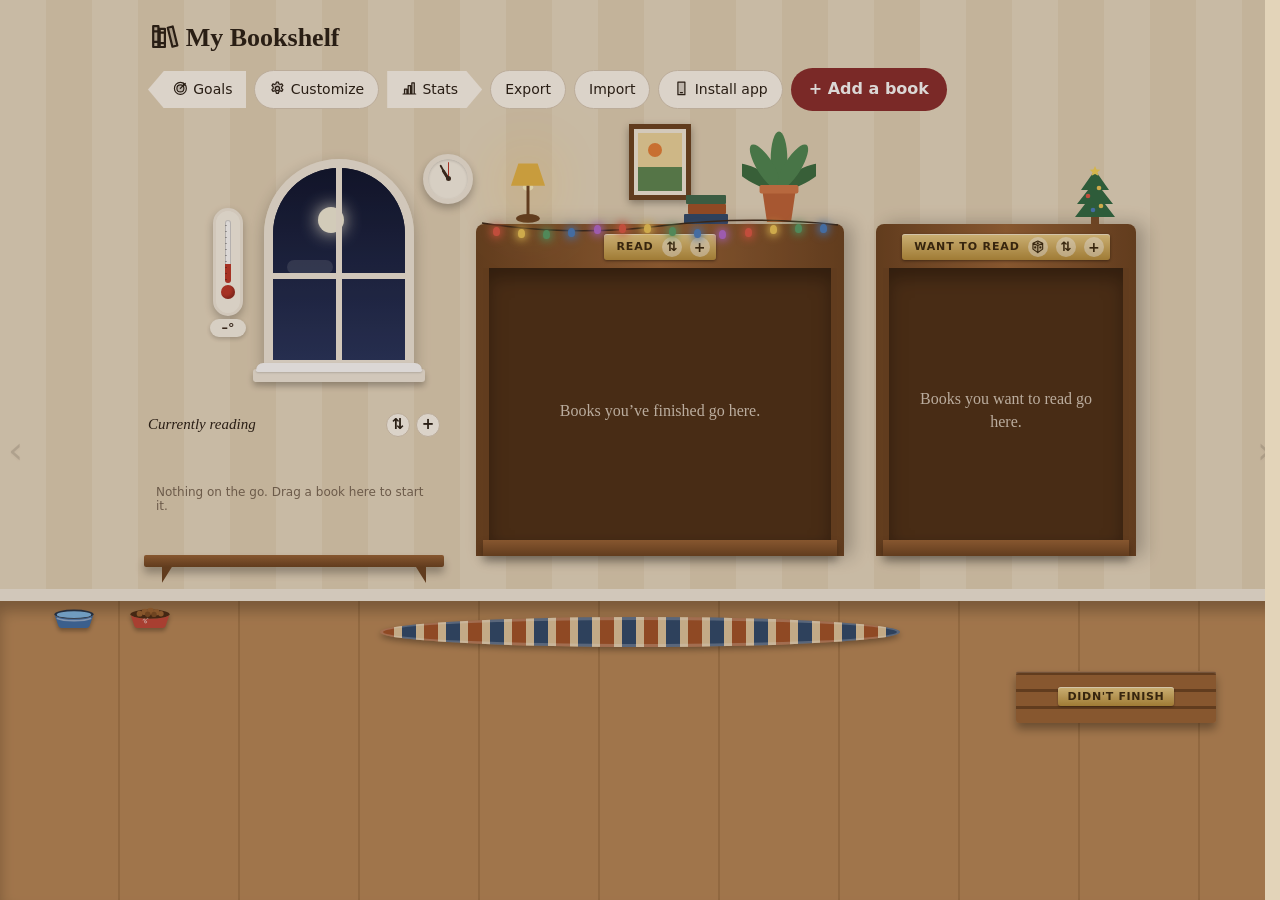
==== commit 3ecba50a: "Undo after removing or moving a book, text size setting, names for unlabelled controls, last emoji r" ====
--- a/index.html
+++ b/index.html
@@ -198,4 +198,5 @@
 <script src="js/24-partner-extras.js"></script>
 <script src="js/25-challenge.js"></script>
 <script src="js/26-icons.js"></script>
+<script src="js/27-comforts.js"></script>
 </body></html>
--- a/css/09-furniture-partner-icons.css
+++ b/css/09-furniture-partner-icons.css
@@ -333,3 +333,38 @@
   will-change: opacity;
 }
 
+
+/* Undo: a small button above the message at the bottom (js/27-comforts.js) */
+.undobar {
+  position: fixed;
+  left: 50%;
+  bottom: calc(64px + env(safe-area-inset-bottom));
+  translate: -50% 0;
+  z-index: 9;
+  padding: 9px 18px;
+  border: 0;
+  border-radius: 999px;
+  background: var(--acc);
+  color: #fff;
+  font: 600 14px system-ui, sans-serif;
+  box-shadow: 0 4px 14px rgba(0, 0, 0, 0.35);
+  opacity: 0;
+  pointer-events: none;
+  transition: opacity 0.15s;
+  will-change: opacity;
+  cursor: pointer;
+}
+.undobar.on {
+  opacity: 1;
+  pointer-events: auto;
+}
+/* Text size (Customize › More): the places you read grow, the room keeps its size */
+#bview,
+#statsv .card,
+#goalsv .card,
+#pstatsv .card,
+#pgoalsv .card,
+#askov .pnl,
+#newsov .pnl {
+  zoom: var(--tz, 1);
+}
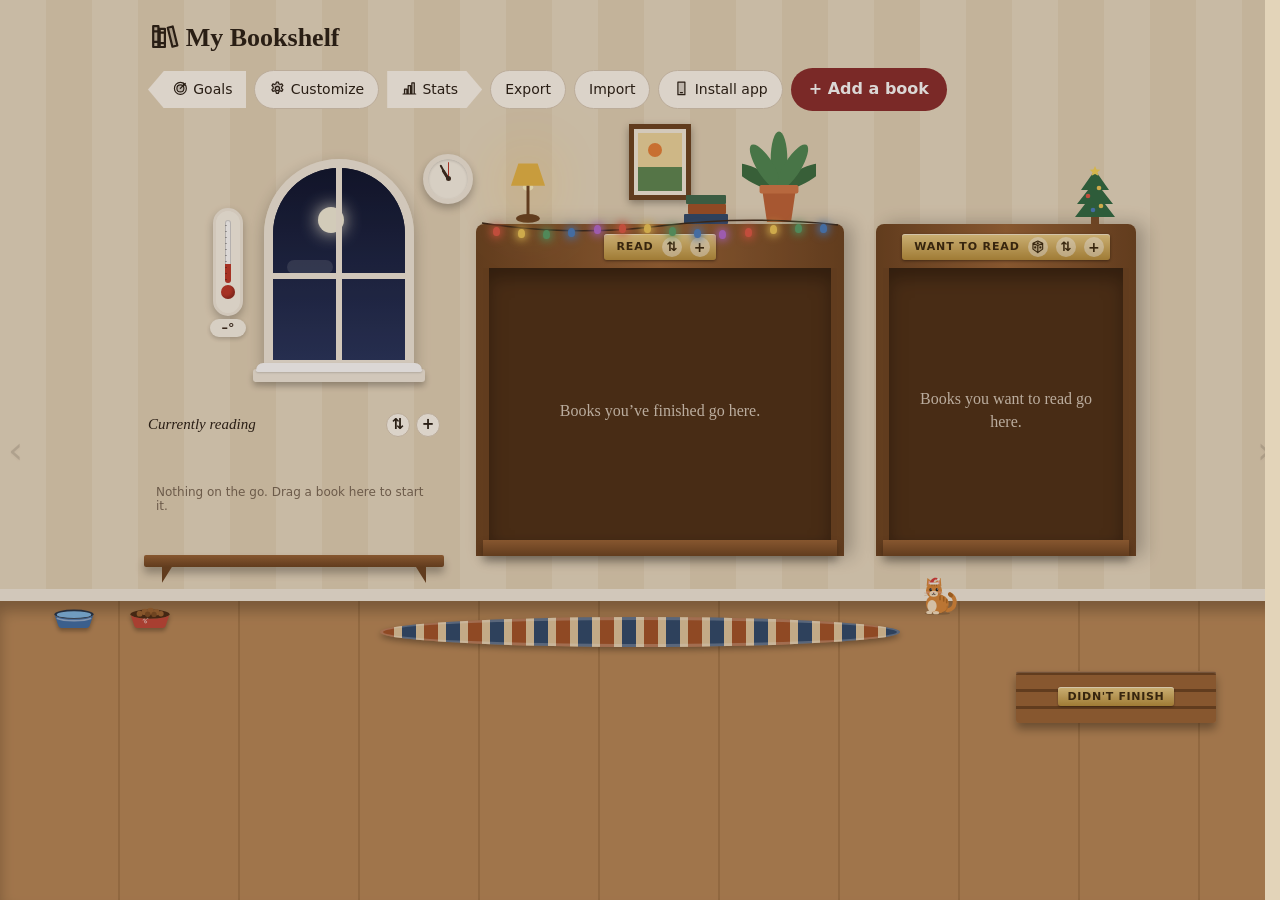
==== commit 55947c3a: "Book card: time left and missing series volumes; month picture; animal's pick of the day; shared goa" ====
--- a/index.html
+++ b/index.html
@@ -199,4 +199,5 @@
 <script src="js/25-challenge.js"></script>
 <script src="js/26-icons.js"></script>
 <script src="js/27-comforts.js"></script>
+<script src="js/28-reading-extras.js"></script>
 </body></html>
--- a/css/09-furniture-partner-icons.css
+++ b/css/09-furniture-partner-icons.css
@@ -368,3 +368,12 @@
 #newsov .pnl {
   zoom: var(--tz, 1);
 }
+
+/* the animal's pick of the day can be tapped (other bubbles can't) */
+.psay.ppick {
+  pointer-events: auto;
+  cursor: pointer;
+  animation-duration: 8s;
+  text-decoration: underline;
+  text-underline-offset: 2px;
+}
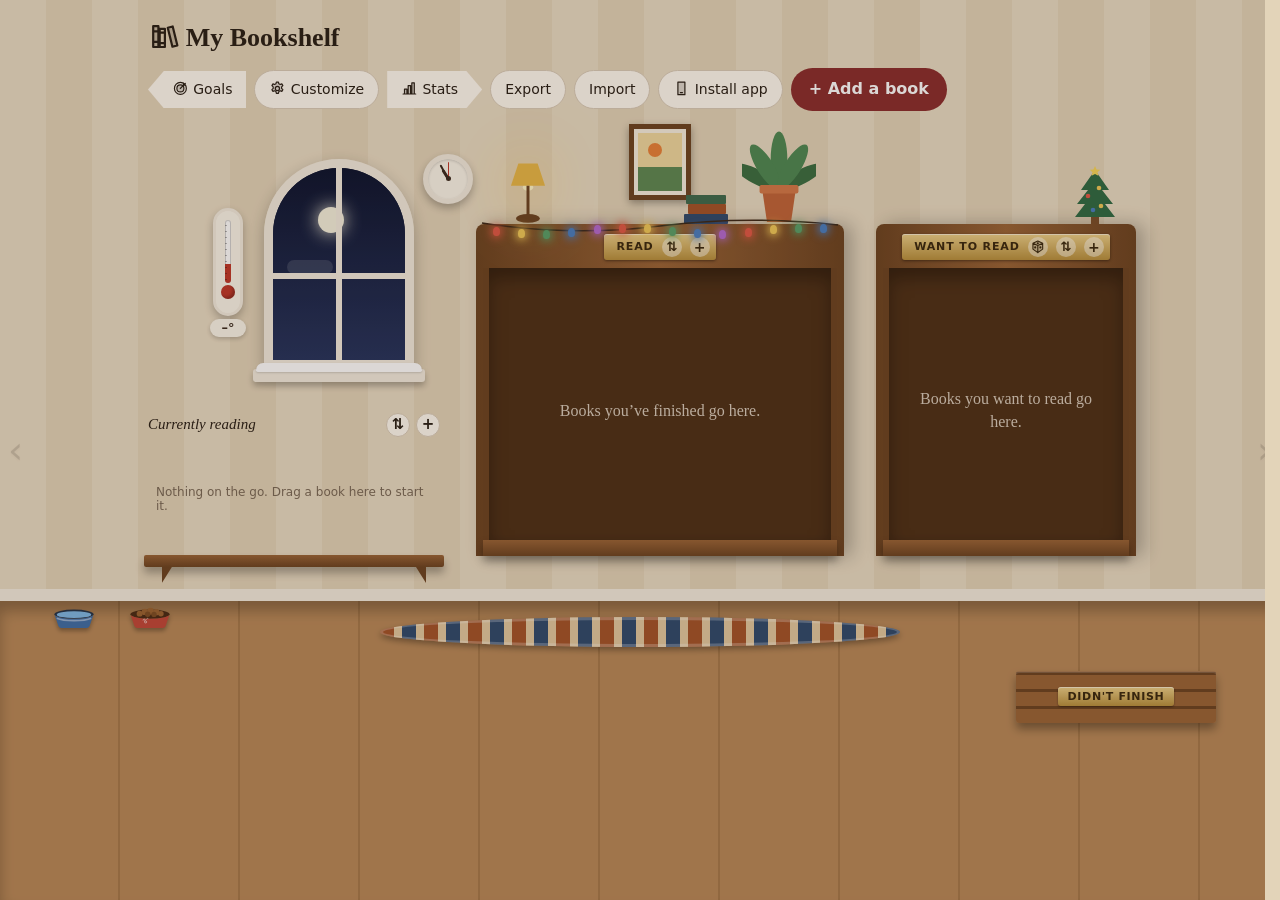
==== commit c383b2be: "Stay connected to Google Drive through the app's helper server; falls back to the sign-in window if " ====
--- a/index.html
+++ b/index.html
@@ -200,4 +200,5 @@
 <script src="js/26-icons.js"></script>
 <script src="js/27-comforts.js"></script>
 <script src="js/28-reading-extras.js"></script>
+<script src="js/29-drive-stay.js"></script>
 </body></html>
--- a/css/03-lamp-spines-seasons-clock.css
+++ b/css/03-lamp-spines-seasons-clock.css
@@ -1306,13 +1306,15 @@
 .therm[data-s='sign'] .ico {
   display: block;
   font-size: 16px;
+  /* the drawn weather icon takes the sign's own word colour, not the room's */
+  color: var(--ths, var(--c1));
 }
 .therm[data-s='sign'] b {
   position: static;
   display: block;
   background: none;
   box-shadow: none;
-  color: var(--c1);
+  color: var(--ths, var(--c1));
   font:
     700 14px/1.25 Georgia,
     serif;
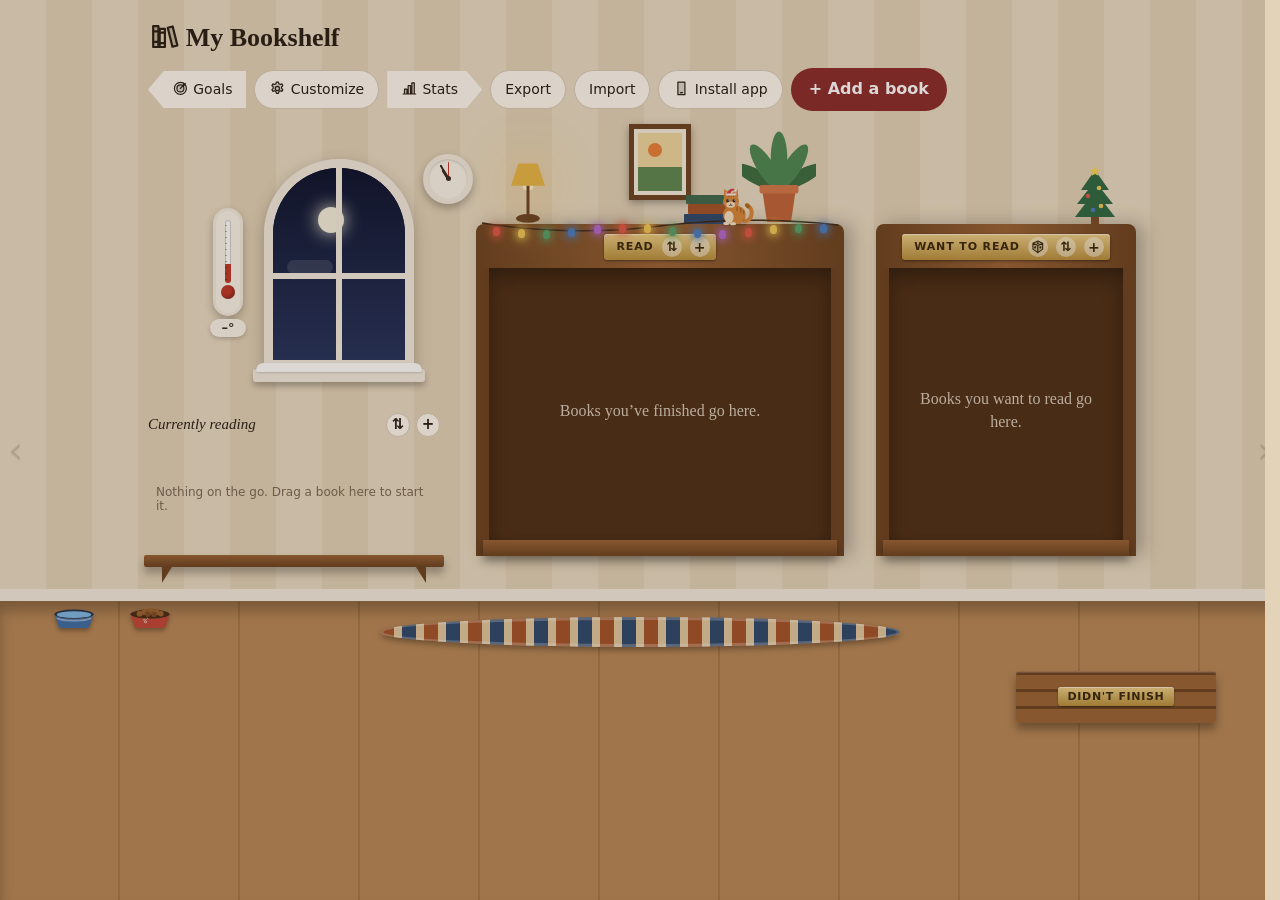
==== commit 5694ee93: "Opt-in hearts leaderboard on the Hearts card (nickname + hearts only), served by the helper worker w" ====
--- a/index.html
+++ b/index.html
@@ -201,4 +201,5 @@
 <script src="js/27-comforts.js"></script>
 <script src="js/28-reading-extras.js"></script>
 <script src="js/29-drive-stay.js"></script>
+<script src="js/30-leaderboard.js"></script>
 </body></html>
--- a/css/09-furniture-partner-icons.css
+++ b/css/09-furniture-partner-icons.css
@@ -377,3 +377,37 @@
   text-decoration: underline;
   text-underline-offset: 2px;
 }
+
+/* hearts leaderboard, inside the Hearts card (js/30-leaderboard.js) */
+.lboard {
+  margin-top: 14px;
+  padding-top: 12px;
+  border-top: 1px solid var(--line);
+}
+.lboard h3 {
+  margin: 0 0 8px;
+  font-size: 16px;
+}
+.lboard ol {
+  margin: 0;
+  padding-left: 26px;
+  font: 14px/1.6 system-ui, sans-serif;
+}
+.lboard li span {
+  display: inline-block;
+  min-width: 55%;
+}
+.lboard li.me {
+  font-weight: 700;
+  color: var(--acc);
+}
+.lboard .lbleave {
+  margin-top: 8px;
+  border: 0;
+  background: none;
+  color: inherit;
+  opacity: 0.6;
+  font-size: 13px;
+  text-decoration: underline;
+  cursor: pointer;
+}
